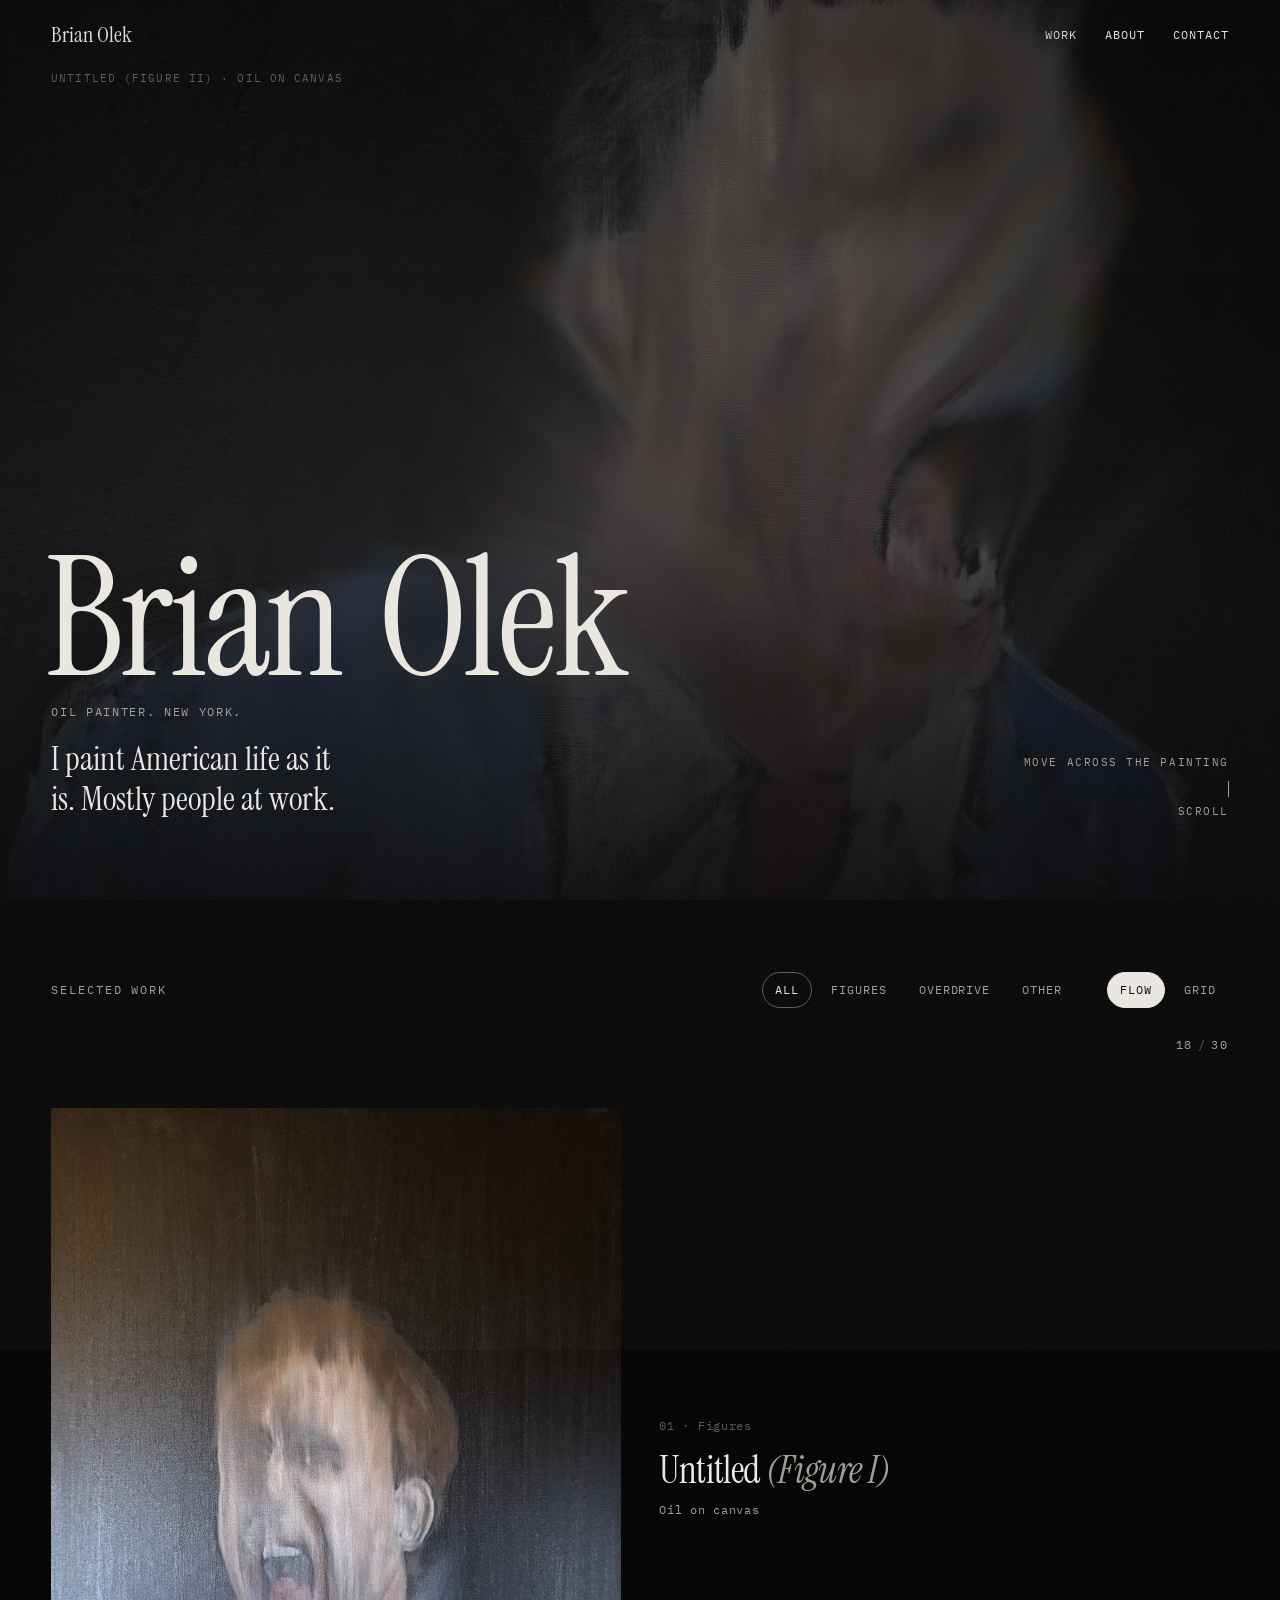
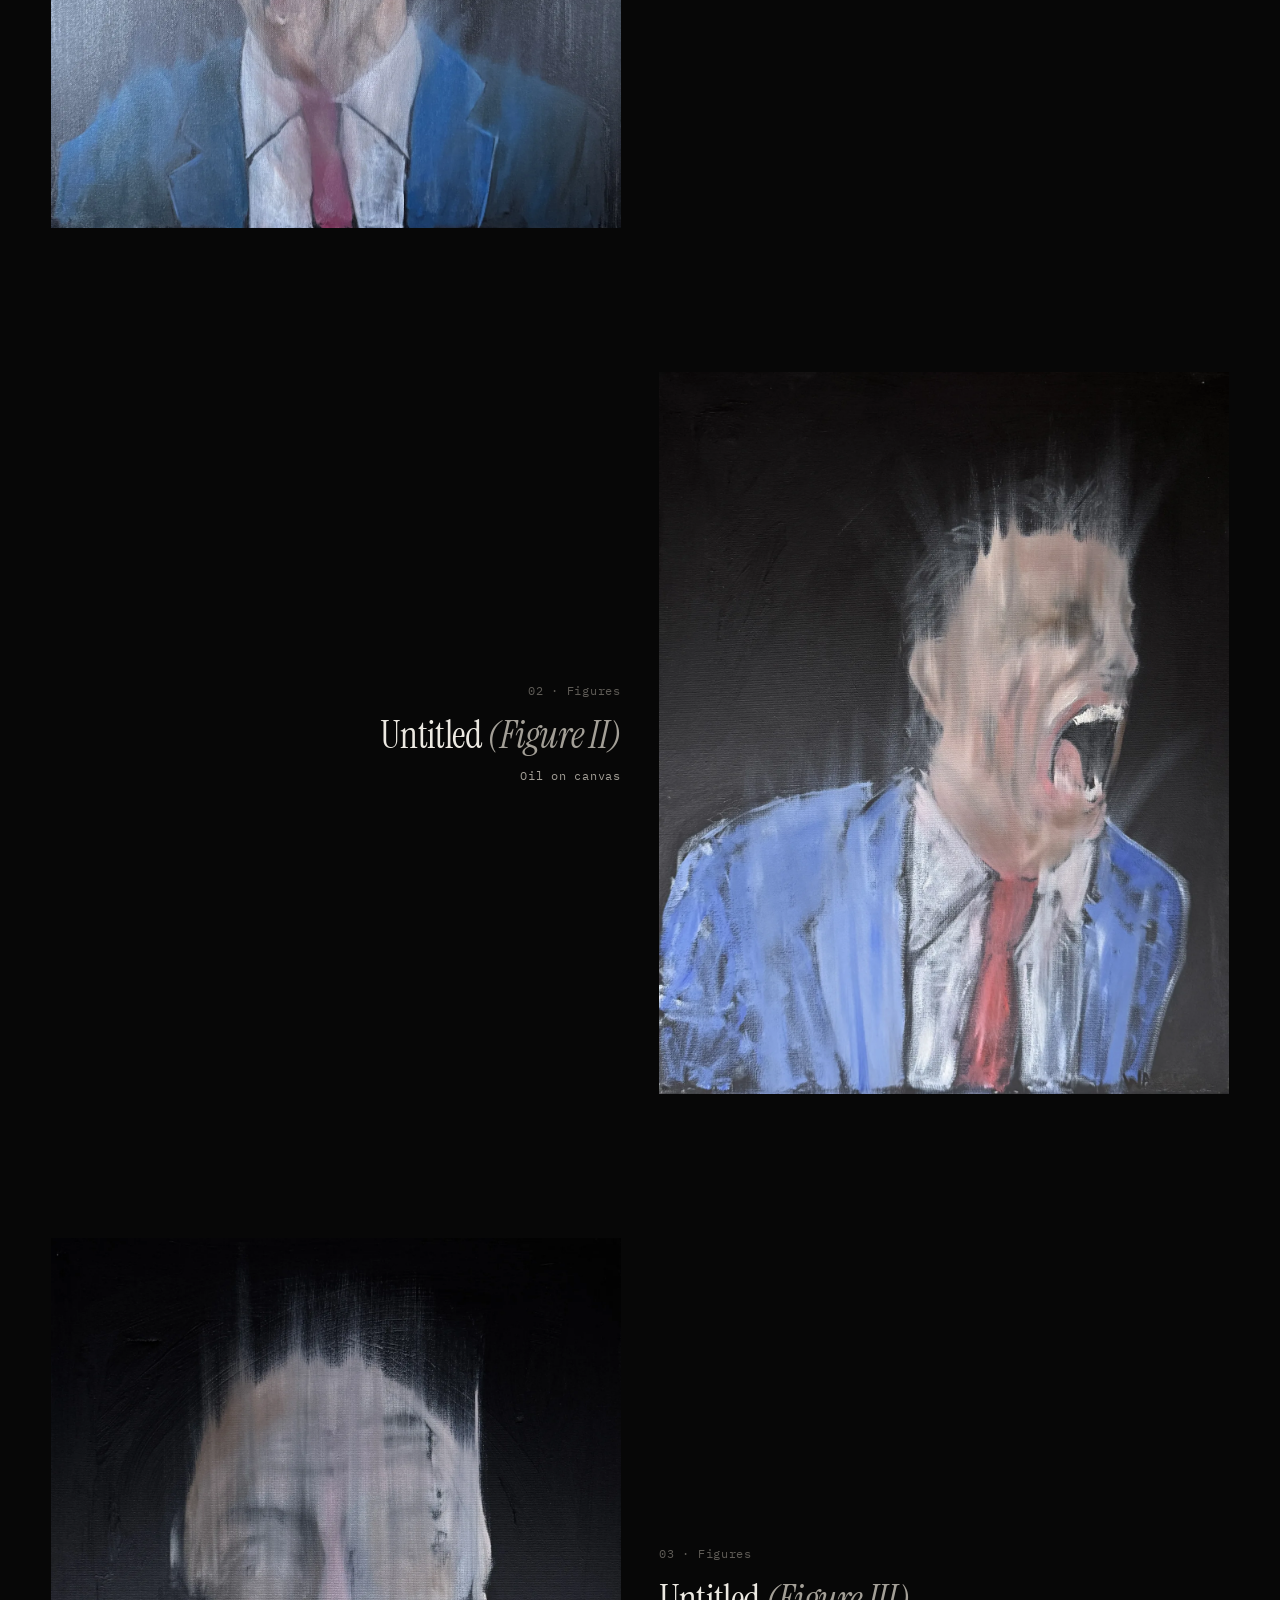
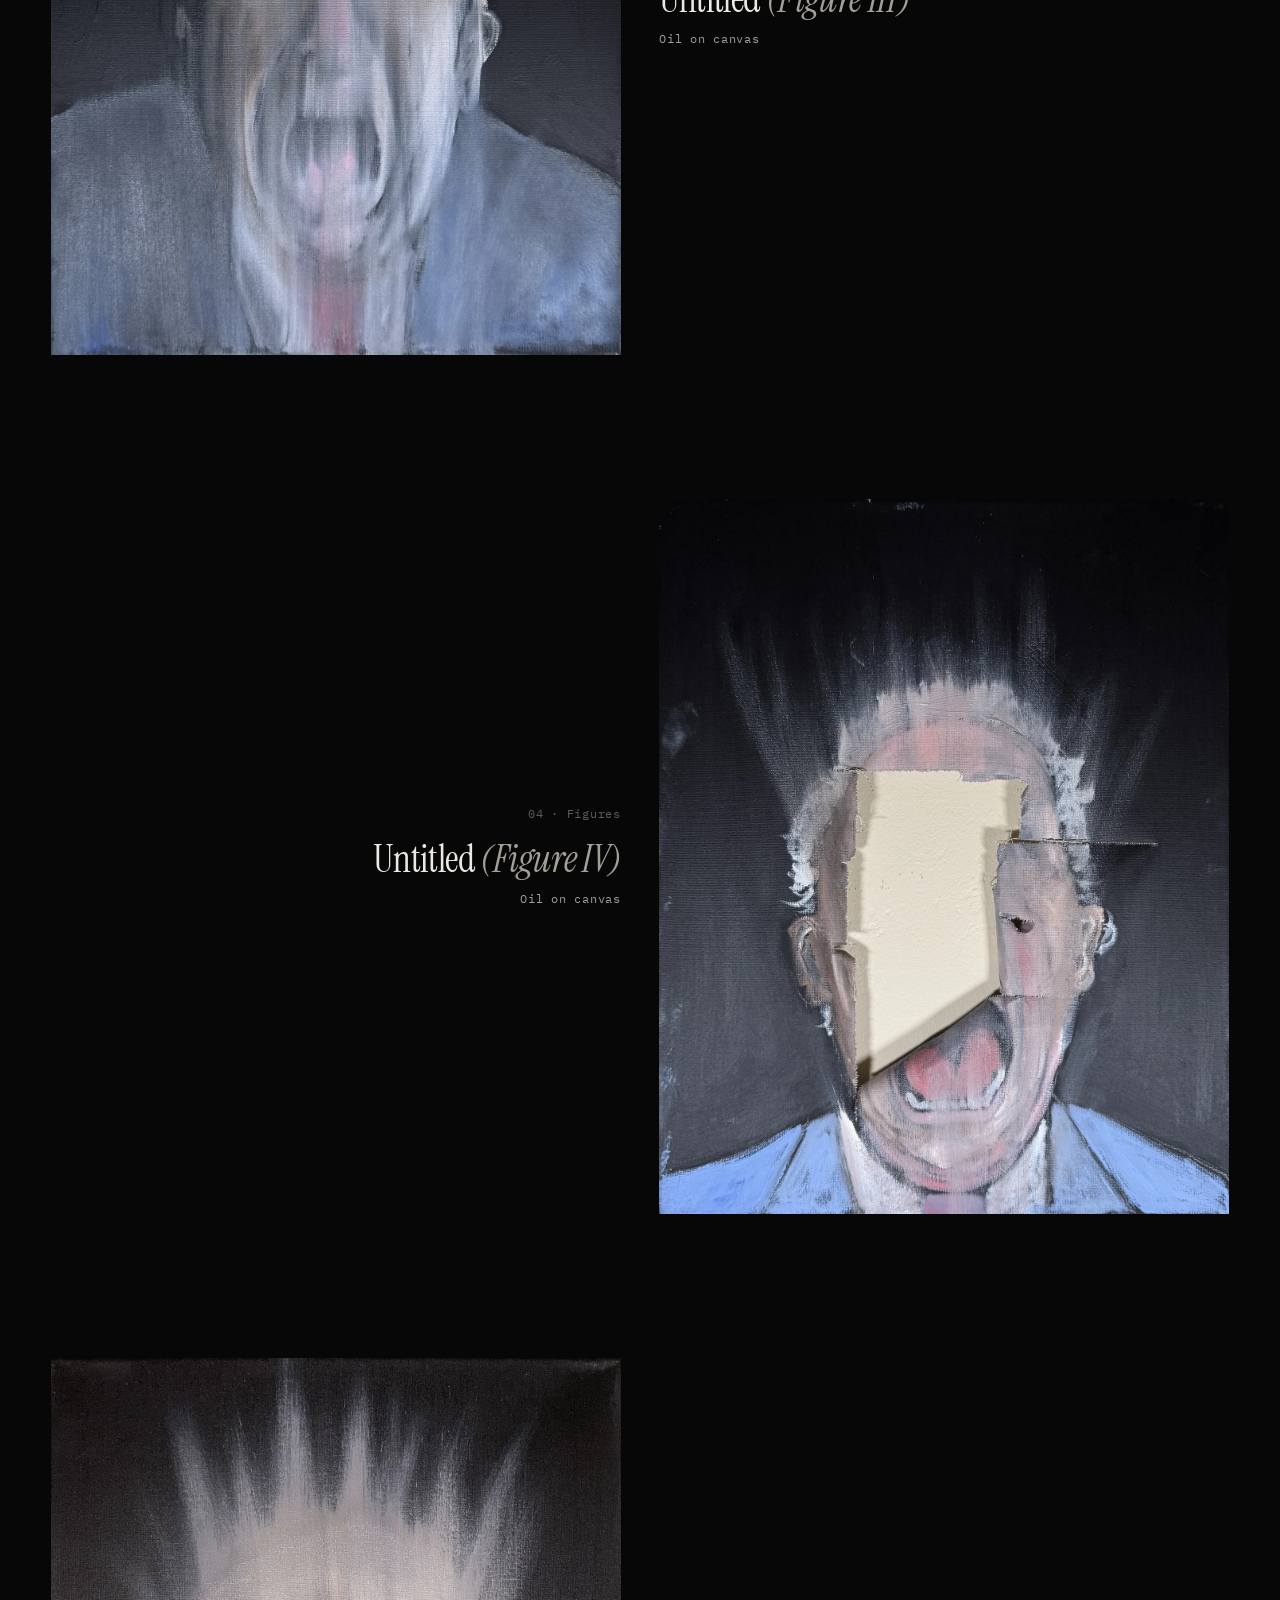
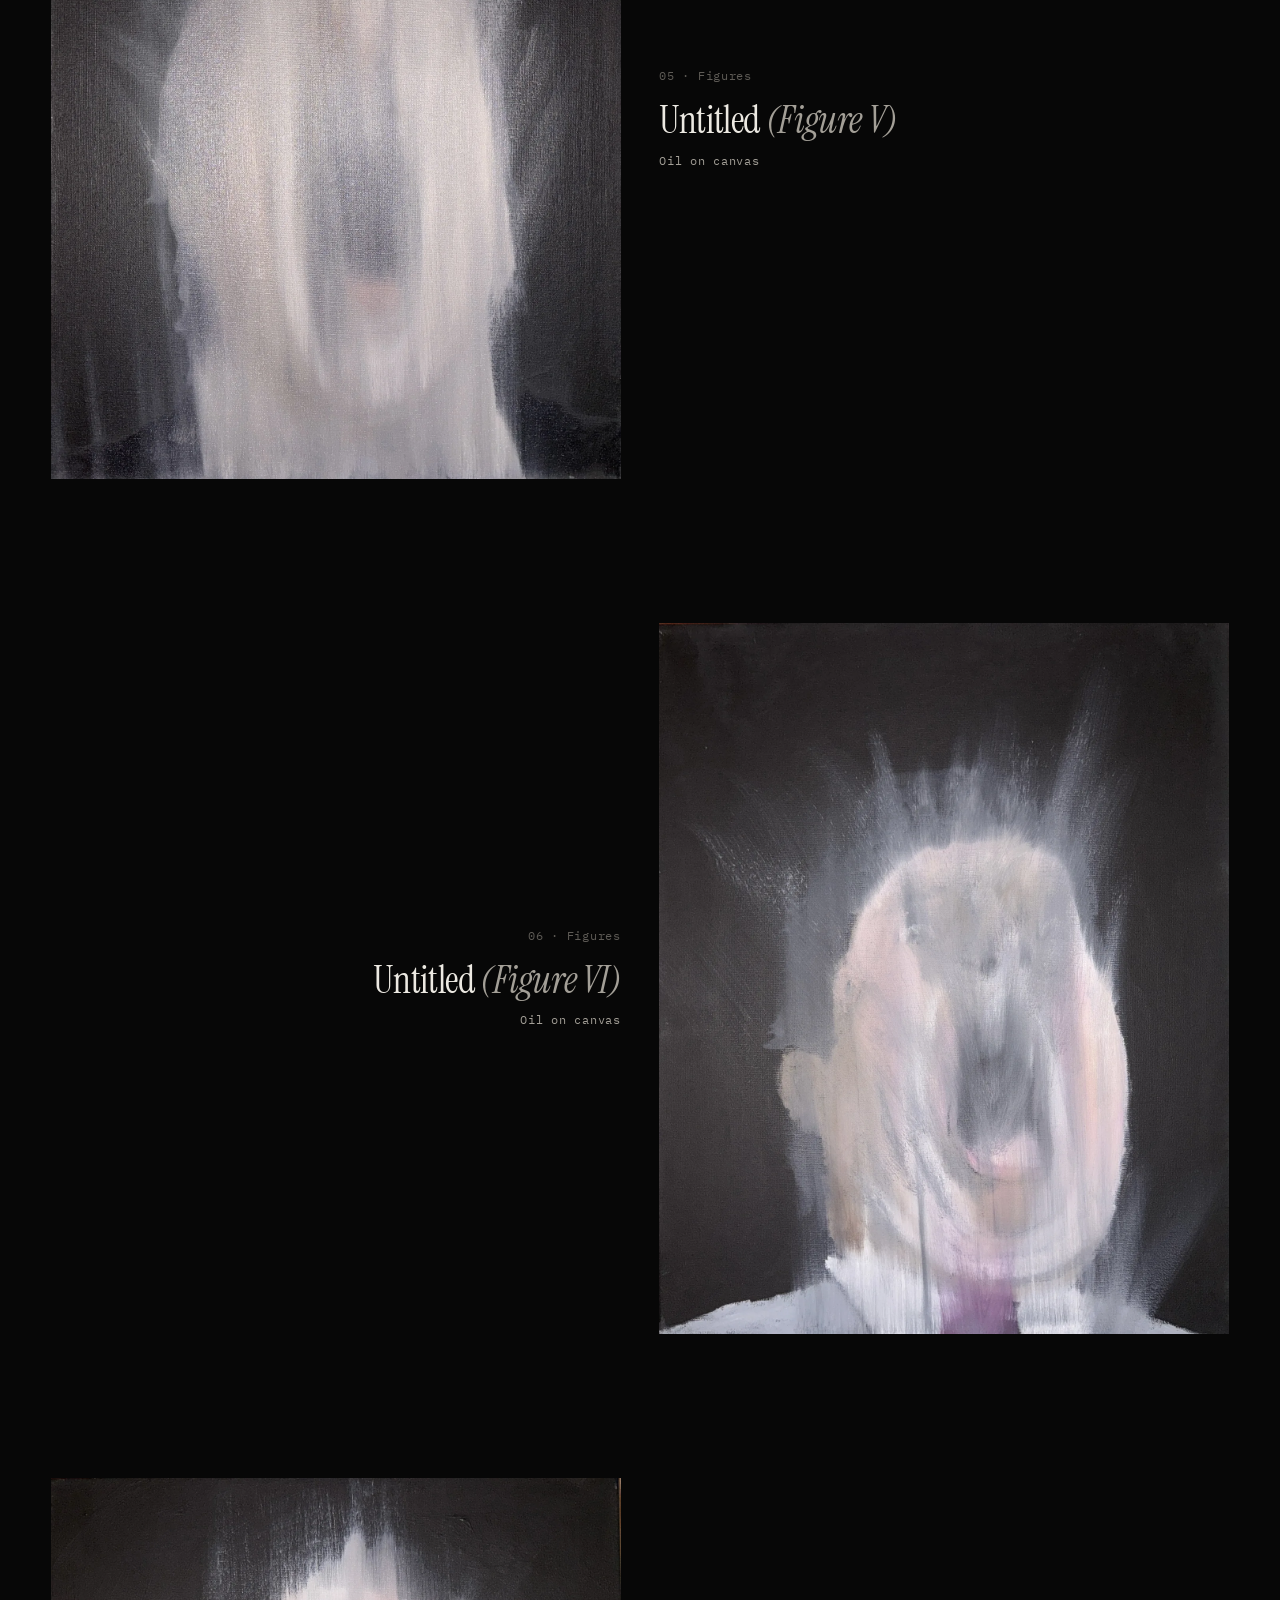
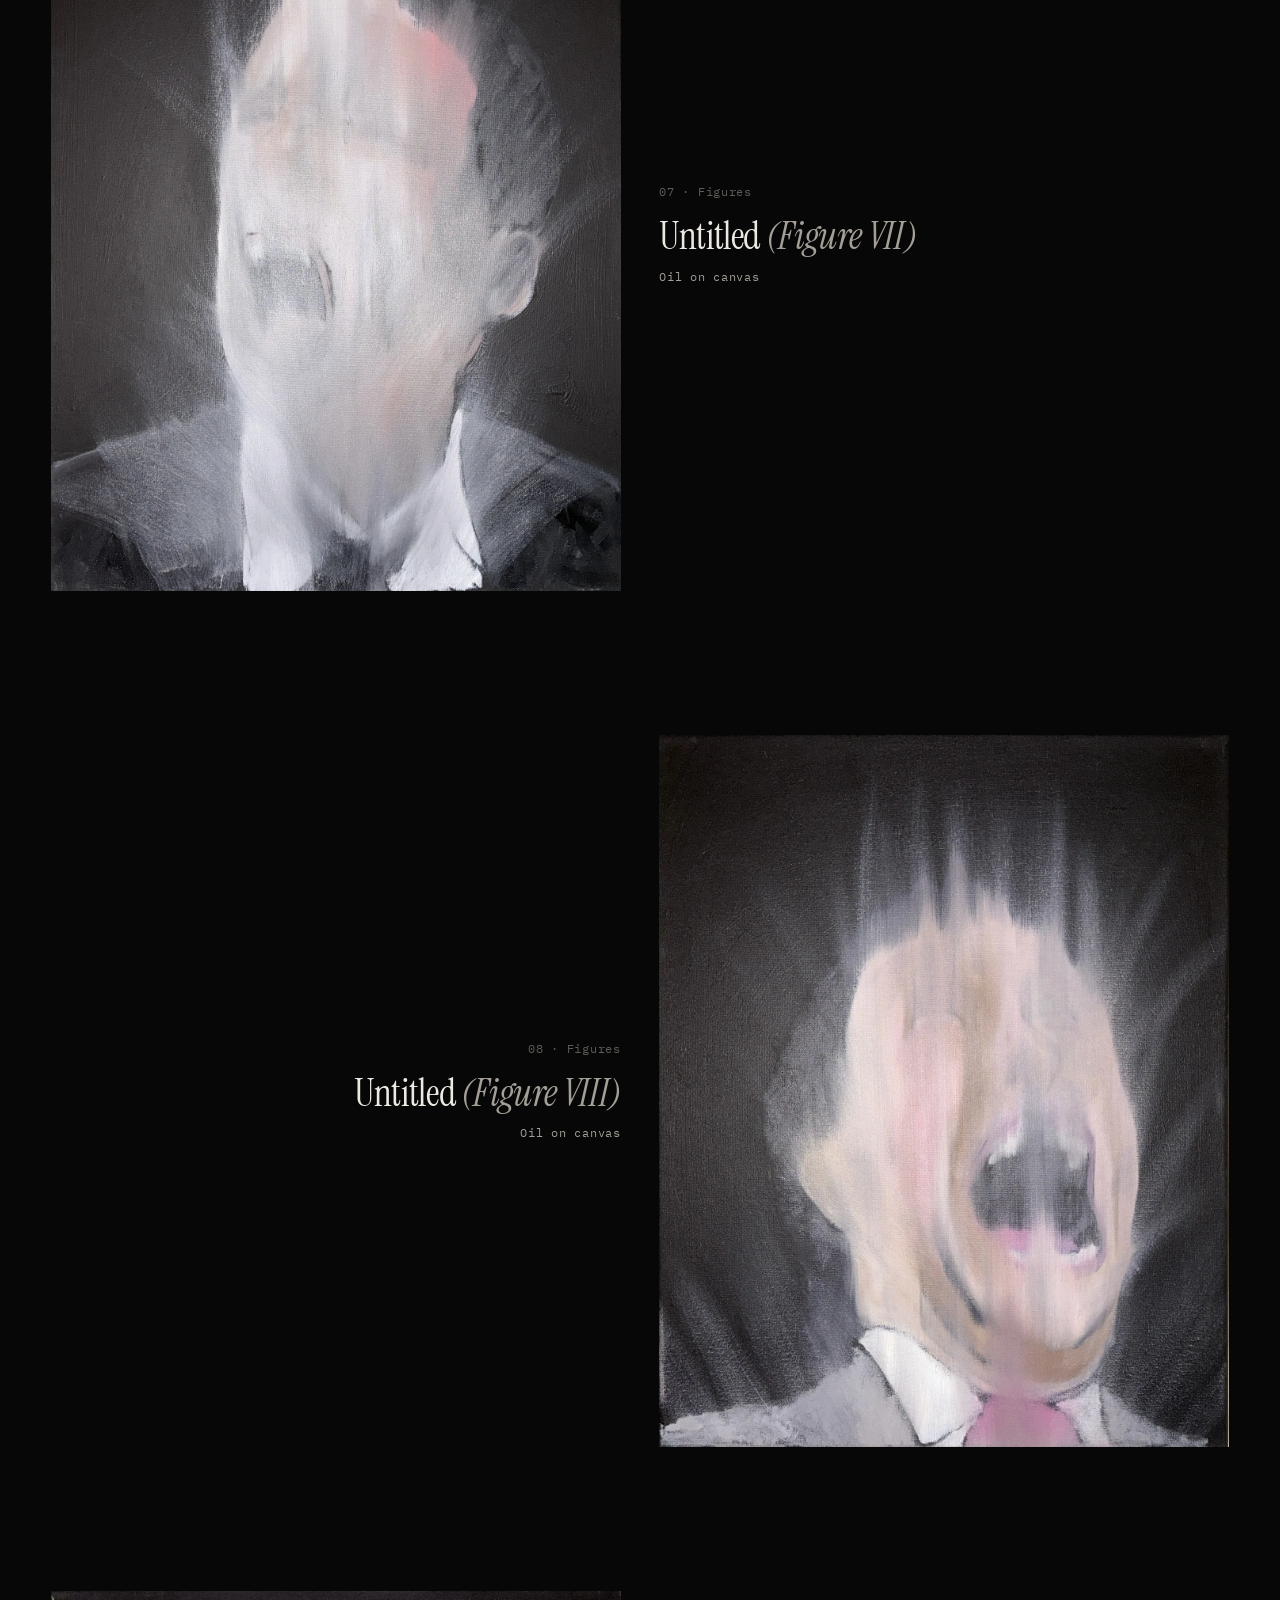
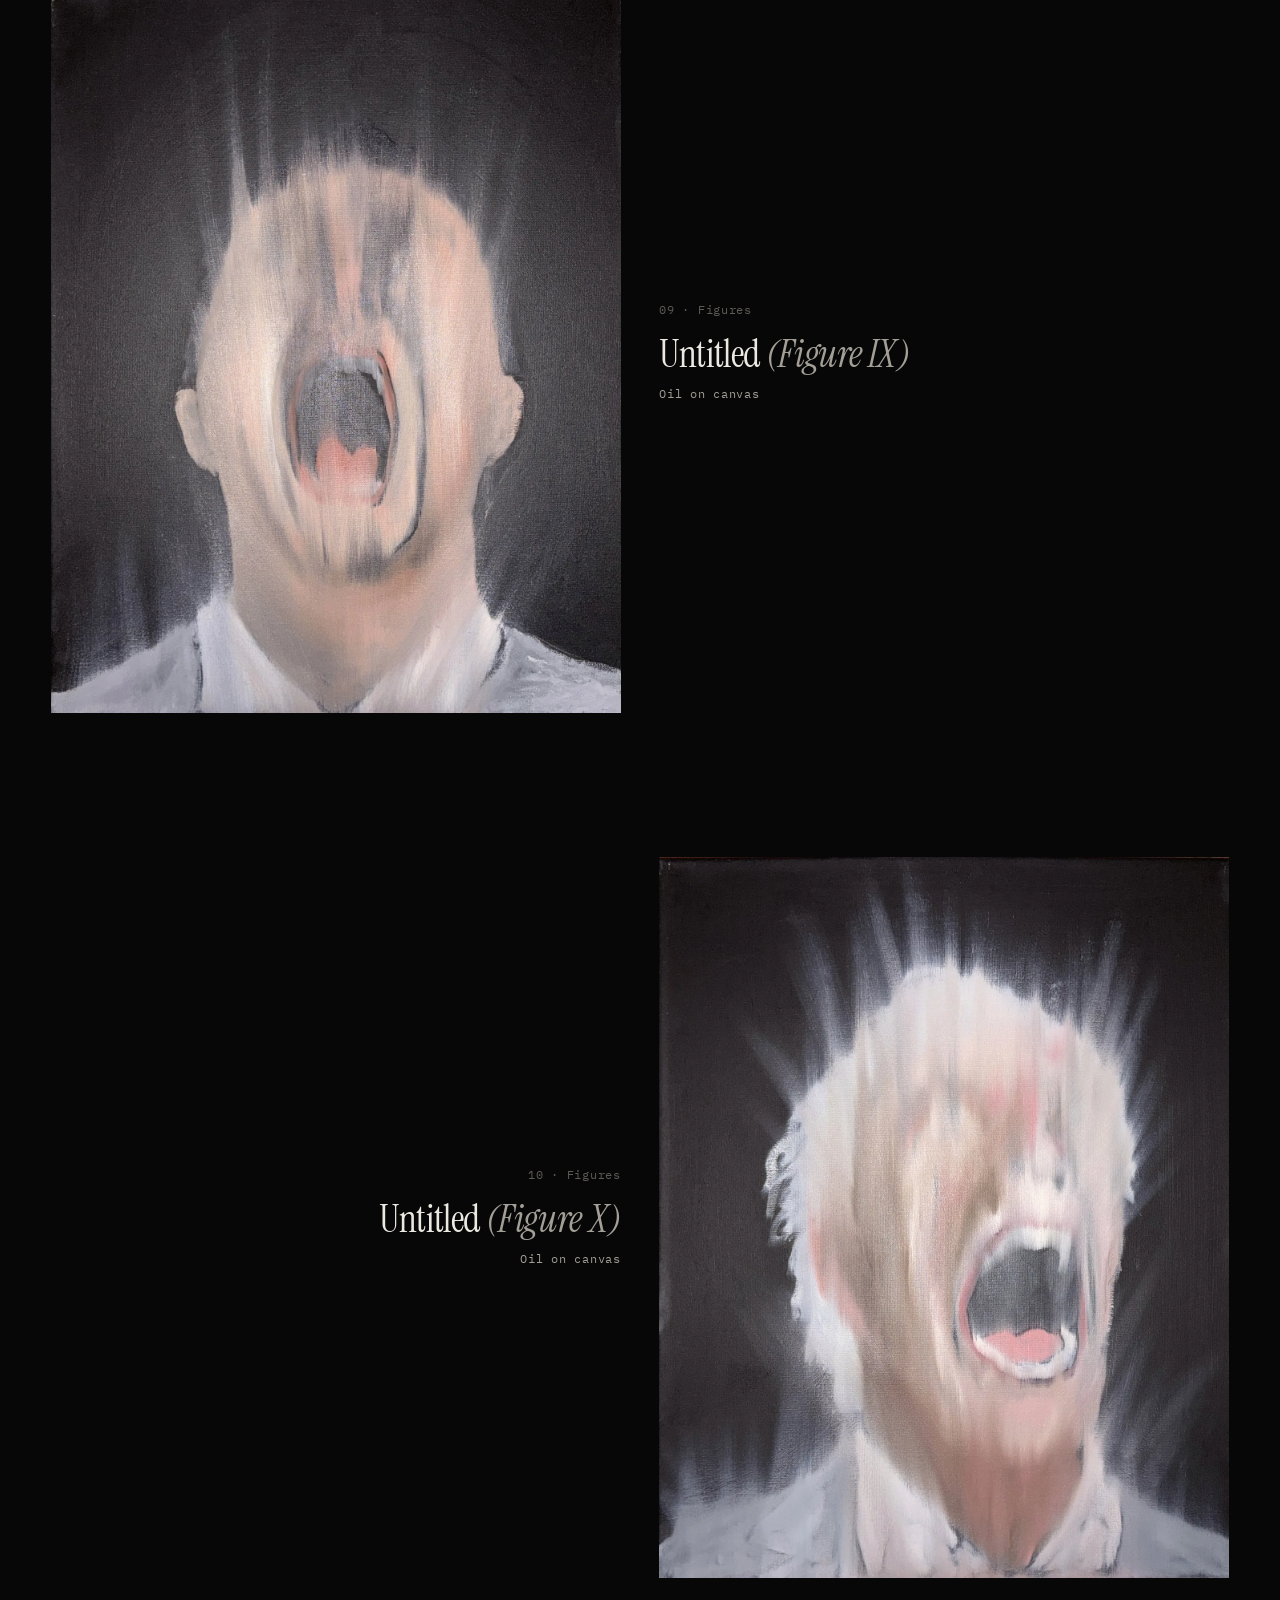
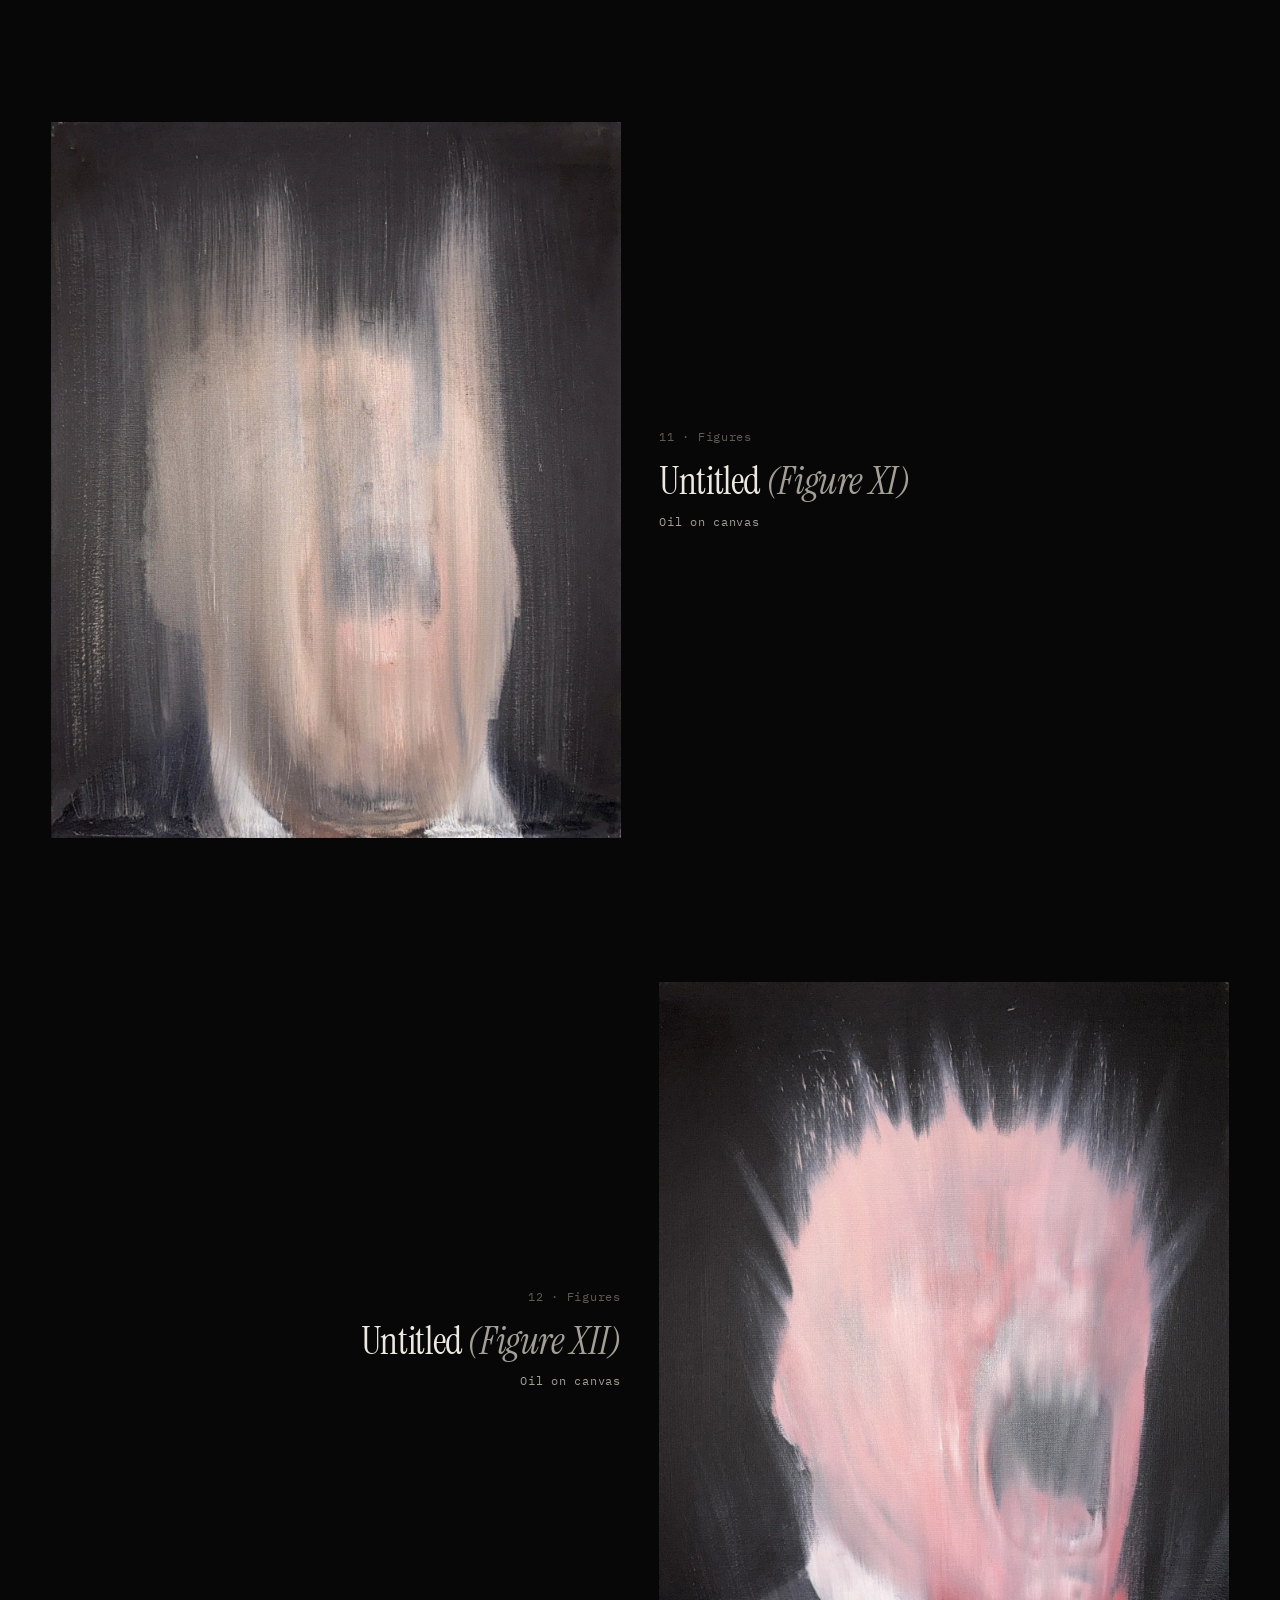
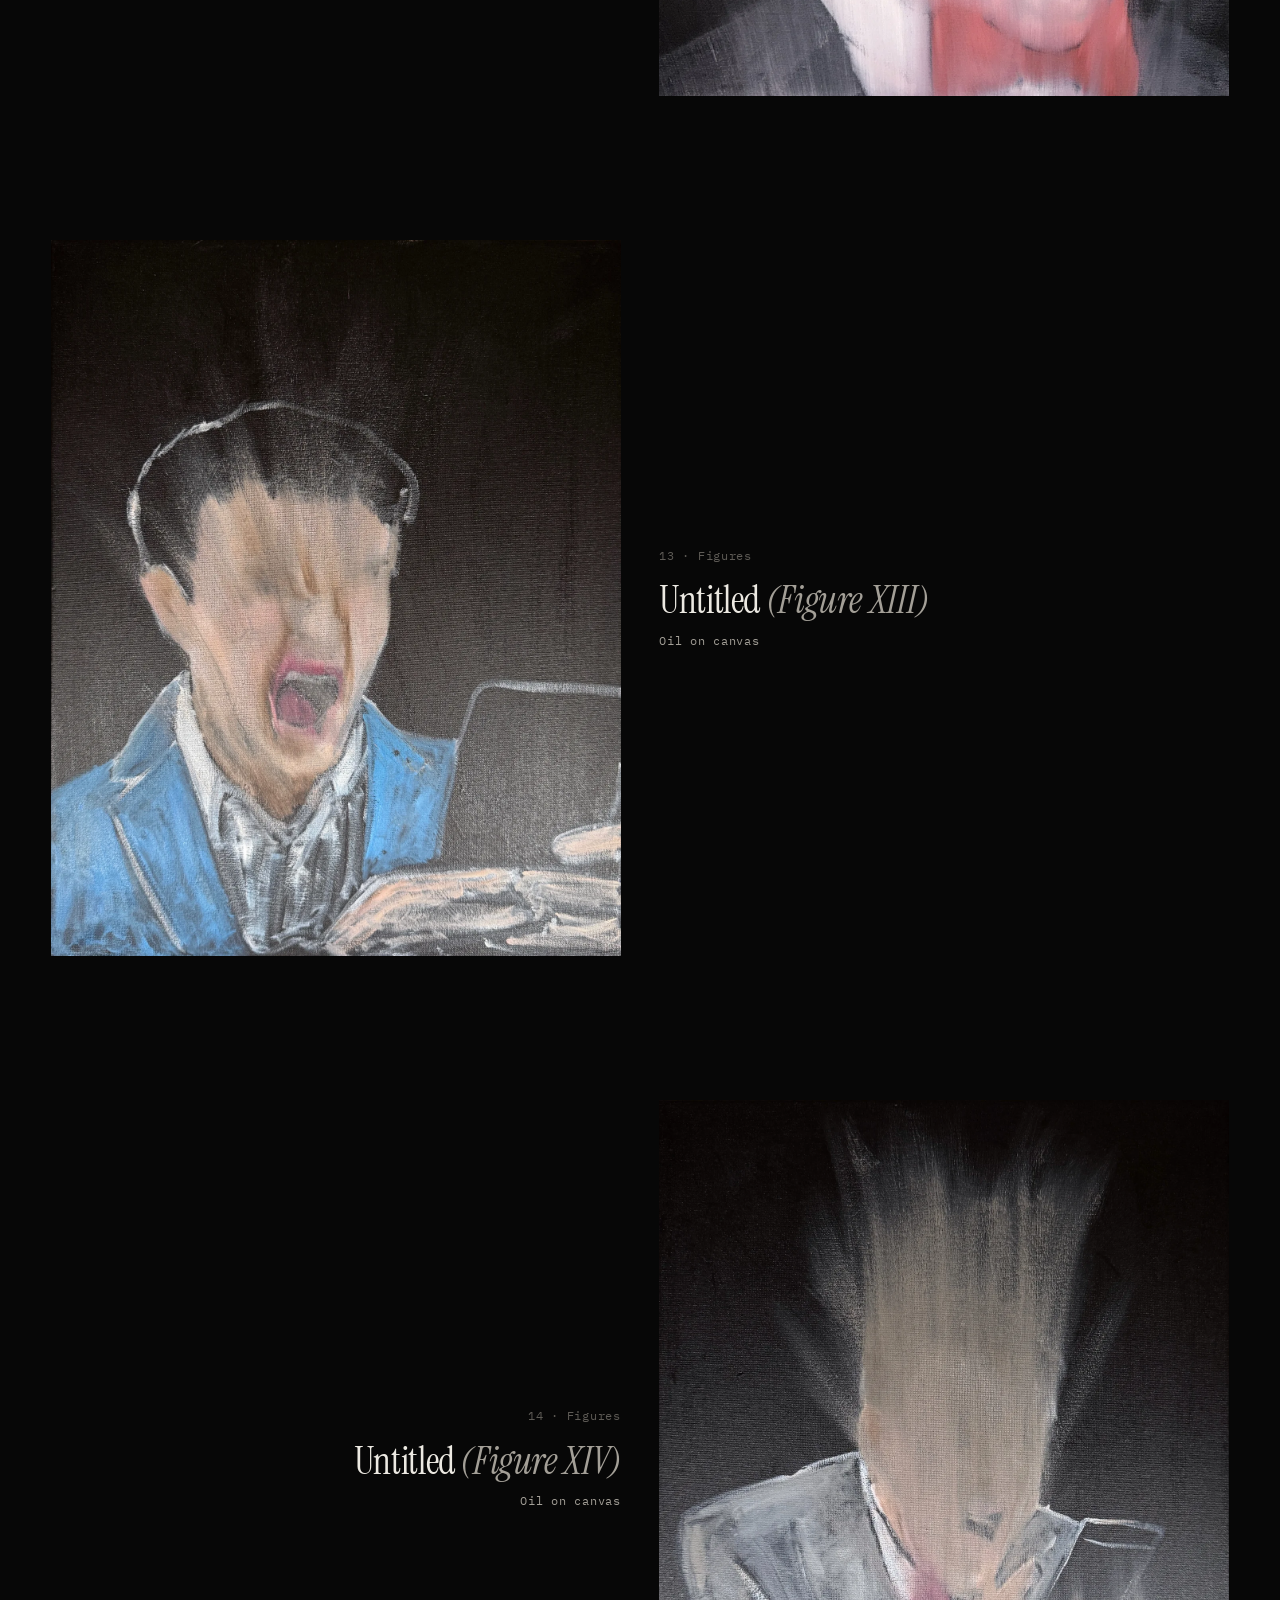
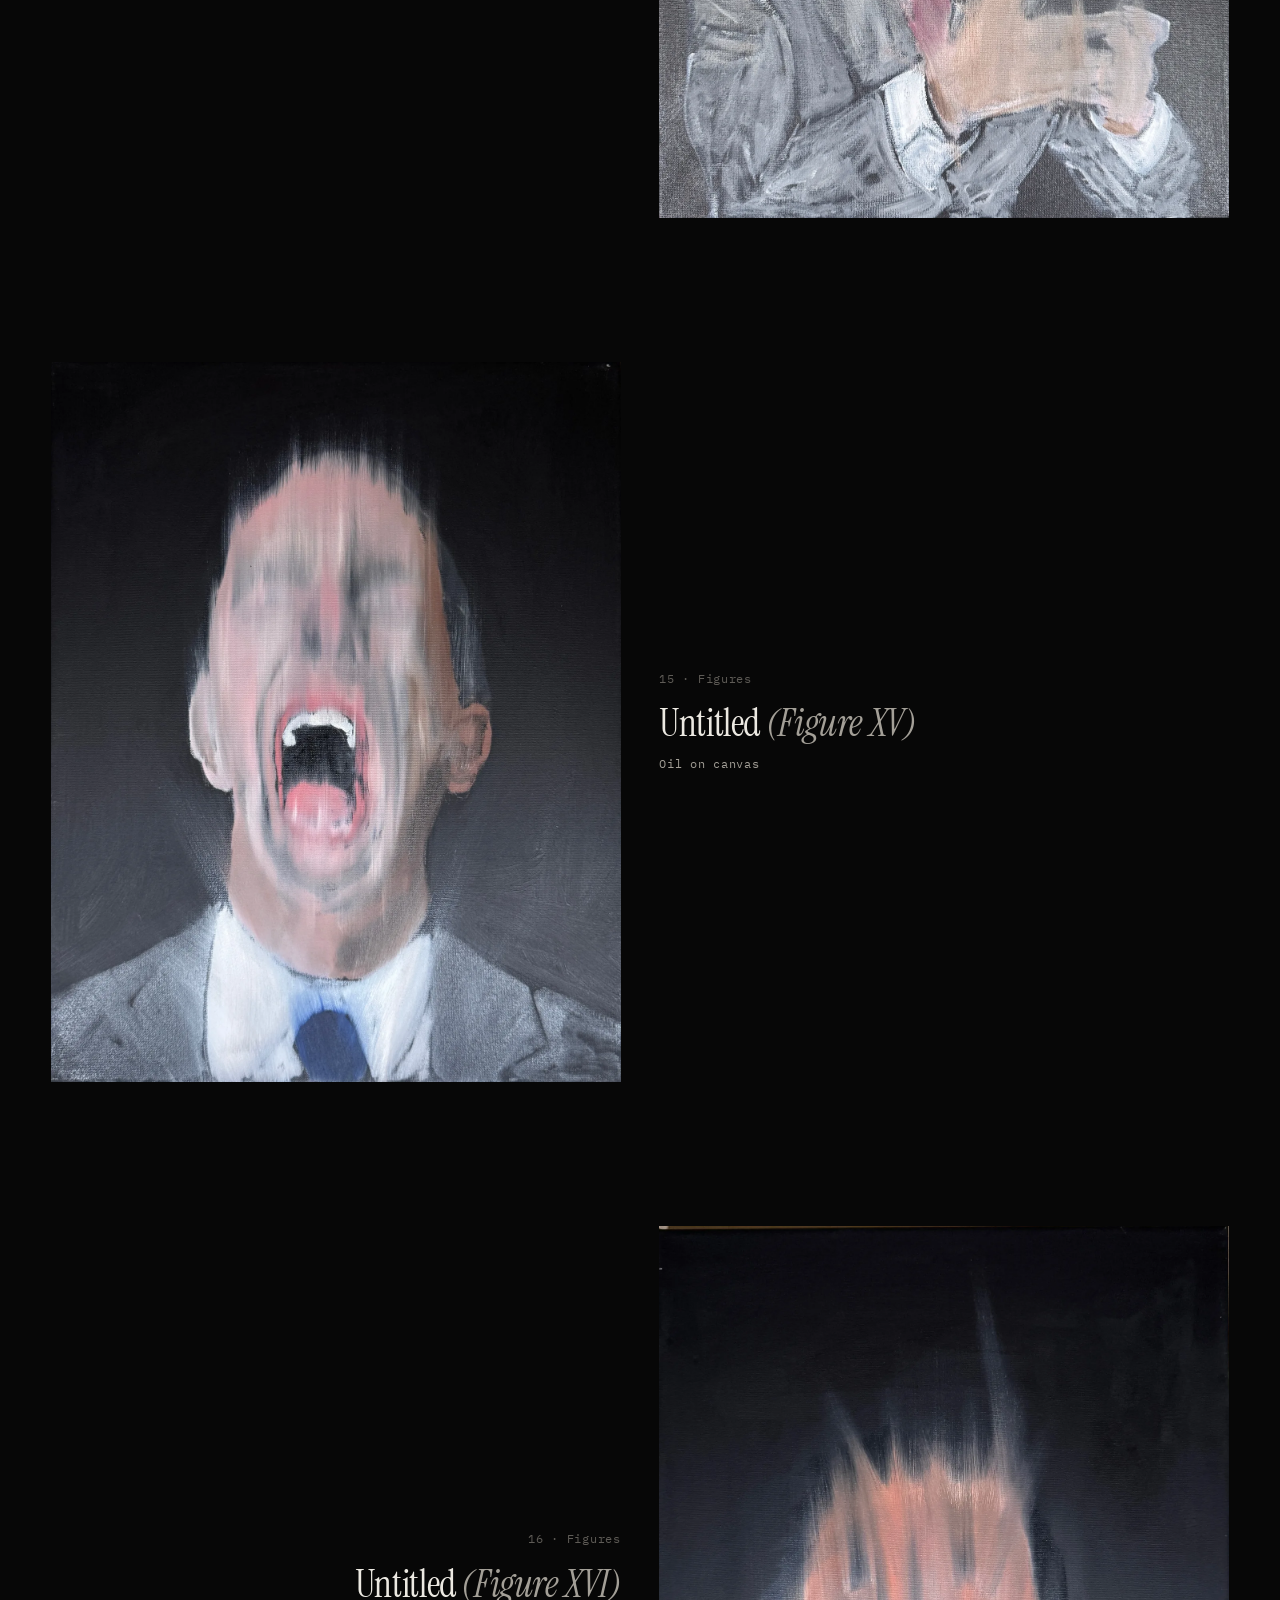
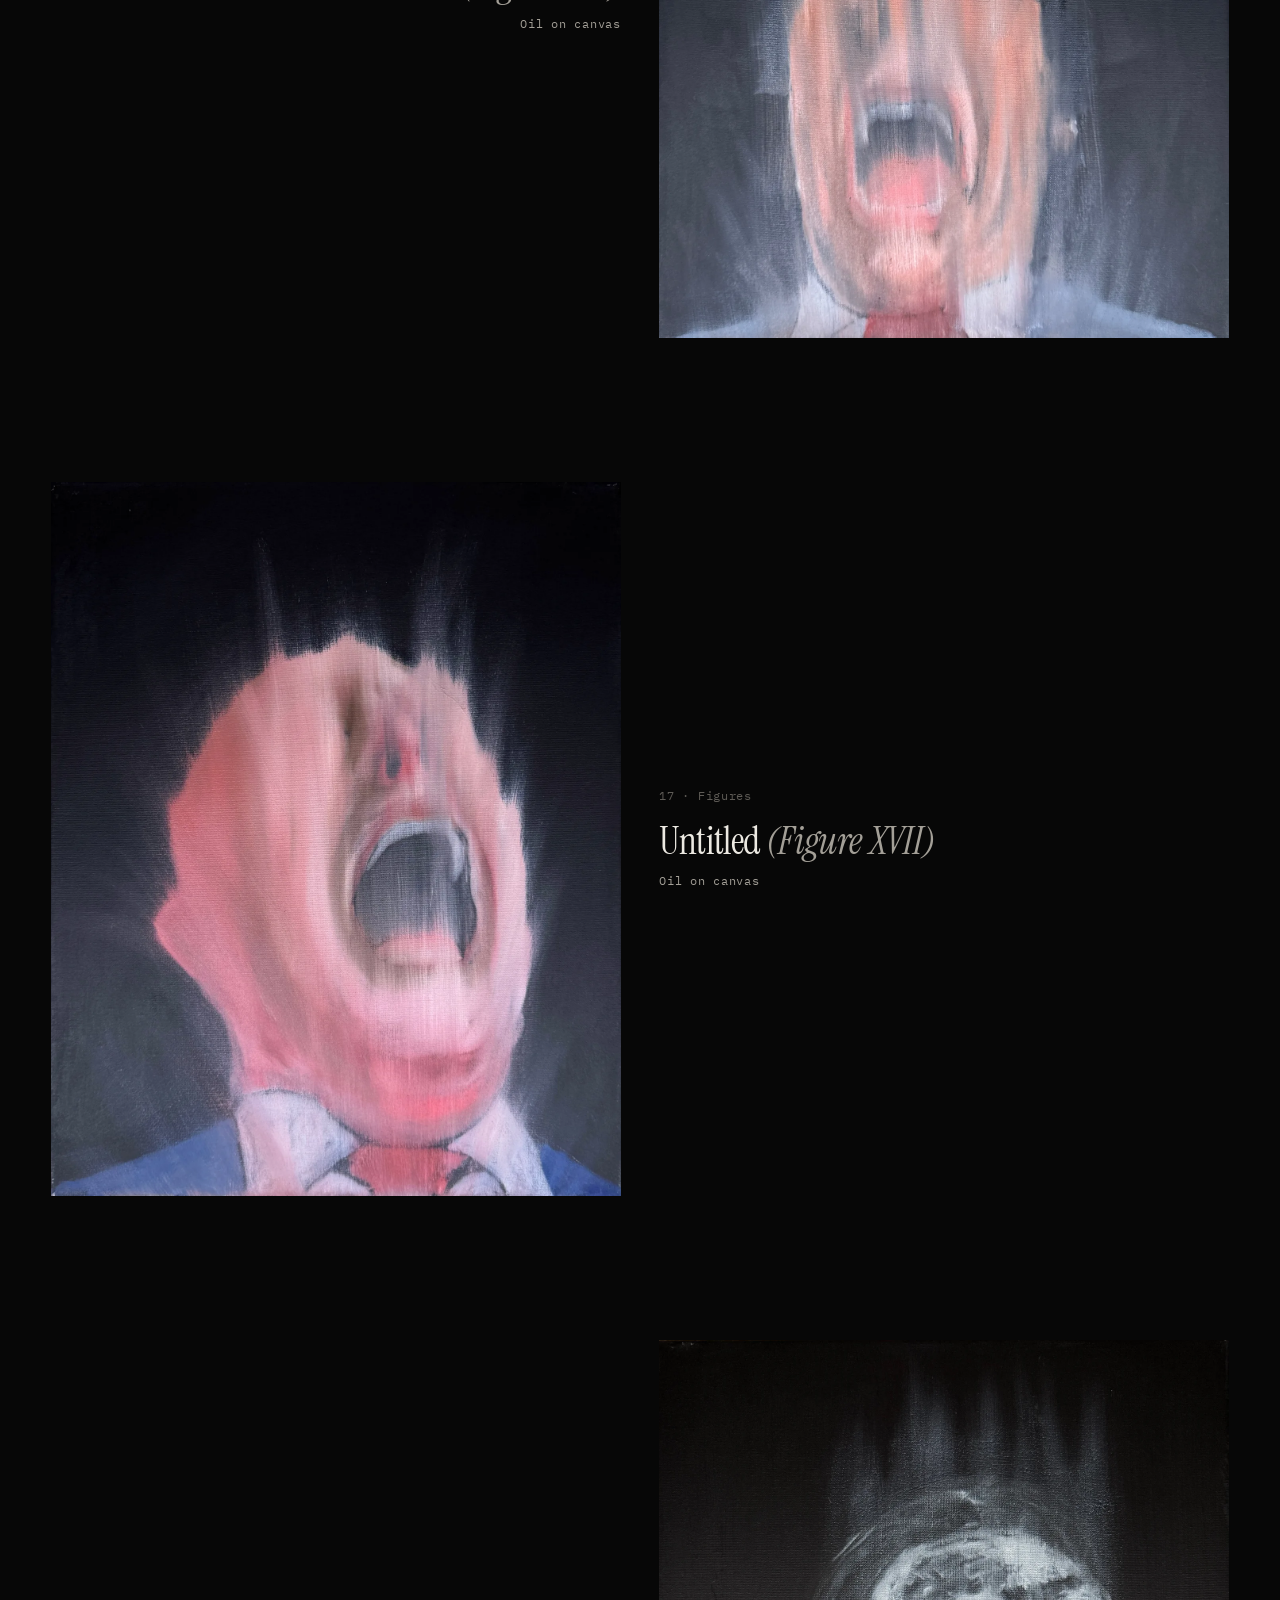
==== index.html @ 3aadd54a "Brian Olek artist site v1: WebGL smear hero, flow/grid gallery, viewer, about, contact Co-Authored-B" ====
<!doctype html>
<html lang="en">
<head>
<meta charset="utf-8">
<meta name="viewport" content="width=device-width, initial-scale=1">
<title>Brian Olek — Oil Painter, New York</title>
<meta name="description" content="Brian Olek paints American life as it is: people at work, men in suits, cars at speed. Oil on canvas, made in New York.">
<meta property="og:title" content="Brian Olek — Oil Painter">
<meta property="og:description" content="American life as it is. Oil on canvas, New York.">
<meta property="og:image" content="img/full/w02.webp">
<meta name="theme-color" content="#070707">
<link rel="preconnect" href="https://fonts.googleapis.com">
<link rel="preconnect" href="https://fonts.gstatic.com" crossorigin>
<link href="https://fonts.googleapis.com/css2?family=Instrument+Serif:ital@0;1&family=IBM+Plex+Mono:wght@400;500&display=swap" rel="stylesheet">
<link rel="stylesheet" href="css/style.css">
<link rel="icon" href="data:image/svg+xml,<svg xmlns='http://www.w3.org/2000/svg' viewBox='0 0 32 32'><rect width='32' height='32' fill='%23070707'/><circle cx='16' cy='16' r='7' fill='%23d1232b'/></svg>">
</head>
<body>

<svg class="defs" aria-hidden="true" width="0" height="0">
  <filter id="vblur" x="-20%" y="-40%" width="140%" height="180%">
    <feGaussianBlur stdDeviation="0 22"/>
  </filter>
</svg>

<div class="progress" aria-hidden="true"></div>
<div class="grain" aria-hidden="true"></div>
<div class="cursor" aria-hidden="true"></div>

<header class="top">
  <a class="wordmark" href="#top">Brian Olek</a>
  <nav class="nav" aria-label="Main">
    <a href="#work">Work</a>
    <a href="#about">About</a>
    <a href="#contact">Contact</a>
  </nav>
</header>

<main id="top">

  <section class="hero" aria-label="Introduction">
    <canvas class="smear" id="smear"></canvas>
    <div class="hero-copy">
      <h1 class="name" data-smear>Brian Olek</h1>
      <p class="tagline">Oil painter. New York.</p>
      <p class="lede">I paint American life as it is. Mostly people at work.</p>
    </div>
    <div class="hero-hint"><span>Move across the painting</span><span class="hero-scroll">Scroll</span></div>
    <p class="hero-caption" id="heroCaption"></p>
  </section>

  <section class="work" id="work">
    <div class="work-head">
      <h2 class="section-title">Selected work</h2>
      <div class="controls">
        <div class="filters" role="group" aria-label="Series">
          <button class="chip is-on" data-series="all">All</button>
          <button class="chip" data-series="figures">Figures</button>
          <button class="chip" data-series="overdrive">Overdrive</button>
          <button class="chip" data-series="other">Other</button>
        </div>
        <div class="views" role="group" aria-label="View">
          <button class="chip is-on" data-view="flow">Flow</button>
          <button class="chip" data-view="grid">Grid</button>
        </div>
      </div>
    </div>
    <div class="counter" aria-hidden="true"><span id="counterNow">01</span><span class="counter-sep">/</span><span id="counterAll">30</span></div>
    <div class="works flow" id="works"></div>
  </section>

  <section class="about" id="about">
    <div class="about-inner">
      <h2 class="section-title">About</h2>
      <div class="statement">
        <p class="big">I paint American life as it is.</p>
        <p>Mostly people at work: men in suits, the office, the commute, the middle of the day. The cars are the same subject at a different speed.</p>
        <p>The paintings are oil on canvas, made in New York. The figures come out of black because that is how they arrive: a face, a collar, a tie, and the rest still forming.</p>
        <p class="meta">Brian Olek lives and works in New York.</p>
      </div>
    </div>
  </section>

  <section class="contact" id="contact">
    <div class="contact-inner">
      <h2 class="section-title">Contact</h2>
      <p class="contact-line">For inquiries about the work, write to <a class="mail" href="mailto:briandolek@gmail.com">briandolek@gmail.com</a>.</p>
      <p class="contact-small">Studio visits by appointment are not offered; images of any painting are available on request.</p>
    </div>
  </section>

</main>

<footer class="foot">
  <span>© <span id="year"></span> Brian Olek</span>
  <span>All paintings oil on canvas</span>
  <a href="#top" class="foot-top">Top</a>
</footer>

<div class="viewer" id="viewer" role="dialog" aria-modal="true" aria-label="Painting" hidden>
  <button class="viewer-close" id="viewerClose" aria-label="Close">×</button>
  <button class="viewer-nav prev" id="viewerPrev" aria-label="Previous">←</button>
  <button class="viewer-nav next" id="viewerNext" aria-label="Next">→</button>
  <figure class="viewer-fig">
    <img class="viewer-img" id="viewerImg" alt="">
    <figcaption class="viewer-cap" id="viewerCap"></figcaption>
  </figure>
</div>

<script src="js/smear.js"></script>
<script src="js/main.js"></script>
</body>
</html>
---- css/style.css ----
/* Brian Olek — site styles. Dark ground, the paintings do the colour. */
:root {
  --bg: #070707;
  --bg-2: #0e0e0f;
  --ink: #ece9e2;
  --ink-2: #a39f97;
  --ink-3: #5e5b56;
  --red: #d1232b;
  --serif: "Instrument Serif", Georgia, "Times New Roman", serif;
  --mono: "IBM Plex Mono", ui-monospace, SFMono-Regular, Menlo, monospace;
  --sans: system-ui, -apple-system, "Helvetica Neue", Helvetica, Arial, sans-serif;
  --gutter: clamp(20px, 4vw, 64px);
  --ease: cubic-bezier(.2, .7, .1, 1);
}
* { box-sizing: border-box; }
html { scroll-behavior: smooth; background: var(--bg); color-scheme: dark; }
@media (prefers-reduced-motion: reduce) { html { scroll-behavior: auto; } }
body {
  margin: 0; background: var(--bg); color: var(--ink);
  font-family: var(--sans); font-size: 16px; line-height: 1.5;
  -webkit-font-smoothing: antialiased; overflow-x: hidden;
}
a { color: inherit; text-decoration: none; }
button { font: inherit; color: inherit; background: none; border: 0; padding: 0; cursor: pointer; }
img { display: block; max-width: 100%; height: auto; }
.defs { position: absolute; }

/* progress + grain + cursor */
.progress { position: fixed; top: 0; left: 0; height: 2px; width: 100%; background: var(--red); transform-origin: 0 0; transform: scaleX(0); z-index: 60; pointer-events: none; }
.grain {
  position: fixed; inset: -50%; width: 200%; height: 200%; pointer-events: none; z-index: 50; opacity: .07;
  background-image: url("data:image/svg+xml,%3Csvg xmlns='http://www.w3.org/2000/svg' width='240' height='240'%3E%3Cfilter id='n'%3E%3CfeTurbulence type='fractalNoise' baseFrequency='.9' numOctaves='2' stitchTiles='stitch'/%3E%3C/filter%3E%3Crect width='100%25' height='100%25' filter='url(%23n)'/%3E%3C/svg%3E");
  animation: grain 1.2s steps(6) infinite;
}
@keyframes grain {
  0% { transform: translate(0,0); } 20% { transform: translate(-3%,2%); } 40% { transform: translate(2%,-4%); }
  60% { transform: translate(-4%,-1%); } 80% { transform: translate(3%,3%); } 100% { transform: translate(-1%,4%); }
}
.cursor { display: none; }
@media (pointer: fine) {
  .cursor {
    display: block; position: fixed; left: 0; top: 0; width: 14px; height: 14px; margin: -7px 0 0 -7px;
    border: 1px solid var(--ink); border-radius: 50%; pointer-events: none; z-index: 70; mix-blend-mode: difference;
    transition: width .25s var(--ease), height .25s var(--ease), margin .25s var(--ease), background .25s, opacity .3s;
    opacity: 0;
  }
  body.has-cursor .cursor { opacity: 1; }
  body.cursor-hot .cursor { width: 44px; height: 44px; margin: -22px 0 0 -22px; background: rgba(255,255,255,.15); }
  body.cursor-hidden .cursor { opacity: 0; }
}
@media (prefers-reduced-motion: reduce) { .grain { animation: none; } }

/* header */
.top {
  position: fixed; top: 0; left: 0; right: 0; z-index: 40;
  display: flex; align-items: center; justify-content: space-between;
  padding: 18px var(--gutter); mix-blend-mode: difference;
  font-family: var(--mono); font-size: 12px; letter-spacing: .08em; text-transform: uppercase;
}
.wordmark { font-family: var(--serif); font-size: 22px; letter-spacing: 0; text-transform: none; }
.nav { display: flex; gap: 28px; }
.nav a { position: relative; padding: 4px 0; }
.nav a::after { content: ""; position: absolute; left: 0; right: 100%; bottom: 0; height: 1px; background: currentColor; transition: right .35s var(--ease); }
.nav a:hover::after, .nav a.is-here::after { right: 0; }

/* hero */
.hero { position: relative; height: 100svh; min-height: 560px; overflow: hidden; display: flex; align-items: flex-end; }
.smear { position: absolute; inset: 0; width: 100%; height: 100%; display: block; }
.hero::after { content: ""; position: absolute; inset: 0; background: linear-gradient(to top, rgba(7,7,7,.85) 0%, rgba(7,7,7,.2) 40%, rgba(7,7,7,0) 70%); pointer-events: none; }
.hero-copy { position: relative; z-index: 2; padding: 0 var(--gutter) clamp(48px, 9vh, 120px); max-width: 1100px; pointer-events: none; }
.name {
  font-family: var(--serif); font-weight: 400; margin: 0 0 8px -0.04em;
  font-size: clamp(64px, 13vw, 200px); line-height: .92; letter-spacing: -.02em;
}
.name span { display: inline-block; will-change: transform, filter; transition: transform .6s var(--ease), filter .6s var(--ease), opacity .6s; }
.name .sp { width: .22em; }
.tagline { font-family: var(--mono); font-size: 12px; letter-spacing: .14em; text-transform: uppercase; color: var(--ink-2); margin: 0 0 18px; }
.lede { font-family: var(--serif); font-size: clamp(22px, 2.6vw, 34px); line-height: 1.2; margin: 0; max-width: 20ch; color: var(--ink); }
.hero-hint { position: absolute; right: var(--gutter); bottom: clamp(48px, 9vh, 120px); z-index: 2; display: flex; flex-direction: column; align-items: flex-end; gap: 10px; font-family: var(--mono); font-size: 11px; letter-spacing: .14em; text-transform: uppercase; color: var(--ink-2); }
.hero-scroll { padding-top: 22px; position: relative; }
.hero-scroll::before { content: ""; position: absolute; top: 0; right: 0; width: 1px; height: 16px; background: var(--ink-2); animation: drop 1.8s var(--ease) infinite; }
@keyframes drop { 0% { transform: scaleY(0); transform-origin: top; } 50% { transform: scaleY(1); transform-origin: top; } 51% { transform-origin: bottom; } 100% { transform: scaleY(0); transform-origin: bottom; } }
.hero-caption { position: absolute; left: var(--gutter); top: 70px; z-index: 2; margin: 0; font-family: var(--mono); font-size: 11px; letter-spacing: .1em; text-transform: uppercase; color: var(--ink-3); }
@media (max-width: 720px) { .hero-hint { display: none; } .hero-caption { top: 64px; } }
@media (hover: none) { .hero-hint span:first-child { display: none; } }

/* sections */
.section-title { font-family: var(--mono); font-weight: 400; font-size: 12px; letter-spacing: .16em; text-transform: uppercase; color: var(--ink-2); margin: 0; }
.work { position: relative; padding: clamp(48px, 8vh, 96px) 0 0; background: var(--bg); }
.work-head { display: flex; align-items: baseline; justify-content: space-between; gap: 24px; padding: 0 var(--gutter) 28px; flex-wrap: wrap; }
.controls { display: flex; gap: 32px; flex-wrap: wrap; }
.filters, .views { display: flex; gap: 6px; }
.chip { font-family: var(--mono); font-size: 12px; letter-spacing: .08em; text-transform: uppercase; padding: 8px 12px; color: var(--ink-2); border: 1px solid transparent; border-radius: 999px; transition: color .25s, border-color .25s, background .25s; }
.chip:hover { color: var(--ink); }
.chip.is-on { color: var(--ink); border-color: var(--ink-3); }
.views .chip.is-on { background: var(--ink); color: var(--bg); border-color: var(--ink); }
.counter { position: sticky; top: 50%; height: 0; z-index: 5; padding: 0 var(--gutter); font-family: var(--mono); font-size: 12px; letter-spacing: .14em; color: var(--ink-2); pointer-events: none; display: flex; justify-content: flex-end; transition: opacity .3s; }
.counter-sep { padding: 0 .4em; color: var(--ink-3); }
.works.grid ~ .counter, .work.is-grid .counter { opacity: 0; }

/* flow view */
.works { padding-bottom: 12vh; }
.works.flow .piece {
  display: grid; grid-template-columns: 1fr 1fr; align-items: center; gap: clamp(20px, 3vw, 56px);
  padding: 8vh var(--gutter); min-height: 90svh;
}
.works.flow .piece:nth-child(even) .piece-fig { grid-column: 2; grid-row: 1; }
.works.flow .piece:nth-child(even) .piece-cap { grid-column: 1; grid-row: 1; text-align: right; }
.works.flow .piece.is-wide { grid-template-columns: 1fr; }
.works.flow .piece.is-wide .piece-fig, .works.flow .piece.is-wide .piece-cap { grid-column: 1; grid-row: auto; text-align: left; }
.piece-fig { margin: 0; position: relative; justify-self: center; width: 100%; }
.piece-fig button { display: block; width: 100%; position: relative; }
.piece-fig .ratio { position: relative; width: 100%; aspect-ratio: var(--ar, 4 / 5); background: var(--bg-2); overflow: hidden; }
.piece-fig img { position: absolute; inset: 0; width: 100%; height: 100%; object-fit: contain; }
.piece-fig .sharp { opacity: 0; transform: translateY(24px) scale(1.01); transition: opacity 1.1s var(--ease), transform 1.3s var(--ease); }
.piece-fig .blurred { opacity: 1; filter: url(#vblur); transform: translateY(-10px) scaleY(1.06); transition: opacity 1.1s var(--ease), transform 1.3s var(--ease); }
.piece.in .sharp { opacity: 1; transform: none; }
.piece.in .blurred { opacity: 0; transform: translateY(-40px) scaleY(1.12); }
.works.flow .piece-fig { max-height: 82svh; }
.works.flow .piece-fig .ratio { max-height: 82svh; margin: 0 auto; }
.piece-cap { font-family: var(--mono); font-size: 12px; letter-spacing: .06em; color: var(--ink-2); line-height: 1.7; opacity: 0; transform: translateY(12px); transition: opacity .9s var(--ease) .25s, transform .9s var(--ease) .25s; }
.piece.in .piece-cap { opacity: 1; transform: none; }
.piece-cap .t { font-family: var(--serif); font-size: clamp(26px, 3vw, 44px); letter-spacing: -.01em; color: var(--ink); line-height: 1.05; display: block; margin-bottom: 10px; }
.piece-cap .t em { font-style: italic; color: var(--ink-2); }
.piece-cap .n { color: var(--ink-3); display: block; margin-top: 8px; }
.piece-cap .idx { color: var(--ink-3); display: block; margin-bottom: 14px; }
@media (max-width: 820px) {
  .works.flow .piece { grid-template-columns: 1fr; min-height: 0; padding: 10vh var(--gutter); }
  .works.flow .piece:nth-child(even) .piece-fig, .works.flow .piece:nth-child(even) .piece-cap { grid-column: 1; grid-row: auto; text-align: left; }
  .works.flow .piece-fig .ratio { max-height: 70svh; }
  .counter { display: none; }
}

/* grid view */
.works.grid { display: grid; grid-template-columns: repeat(auto-fill, minmax(min(280px, 100%), 1fr)); gap: 3px; padding: 0 var(--gutter) 12vh; }
.works.grid .piece { aspect-ratio: 4/5; background: var(--bg-2); position: relative; overflow: hidden; }
.works.grid .piece-fig, .works.grid .piece-fig button, .works.grid .ratio { position: absolute; inset: 0; width: 100%; height: 100%; aspect-ratio: auto; max-width: none !important; }
.works.grid .piece-fig img { object-fit: cover; transition: transform .8s var(--ease), opacity .8s; }
.works.grid .blurred { display: none; }
.works.grid .sharp { opacity: 1; transform: none; }
.works.grid .piece:hover img { transform: scale(1.04); }
.works.grid .piece-cap { position: absolute; left: 0; right: 0; bottom: 0; padding: 14px; opacity: 0; transform: translateY(6px); background: linear-gradient(to top, rgba(7,7,7,.9), rgba(7,7,7,0)); transition: opacity .35s, transform .35s var(--ease); pointer-events: none; }
.works.grid .piece:hover .piece-cap, .works.grid .piece:focus-within .piece-cap { opacity: 1; transform: none; }
.works.grid .piece-cap .t { font-size: 20px; margin-bottom: 2px; }
.works.grid .piece-cap .idx, .works.grid .piece-cap .n { display: none; }
.works .piece.is-hidden { display: none !important; }

/* about + contact */
.about { padding: clamp(80px, 14vh, 160px) var(--gutter); background: var(--bg-2); }
.about-inner, .contact-inner { max-width: 880px; margin: 0 auto; }
.statement { margin-top: 32px; }
.statement .big { font-family: var(--serif); font-size: clamp(34px, 5vw, 72px); line-height: 1.02; letter-spacing: -.015em; margin: 0 0 32px; }
.statement p { font-size: clamp(17px, 1.5vw, 21px); line-height: 1.55; color: var(--ink); max-width: 60ch; margin: 0 0 20px; }
.statement .meta { font-family: var(--mono); font-size: 12px; letter-spacing: .1em; text-transform: uppercase; color: var(--ink-2); margin-top: 40px; }
.contact { padding: clamp(80px, 14vh, 160px) var(--gutter); }
.contact-line { font-family: var(--serif); font-size: clamp(26px, 3.4vw, 48px); line-height: 1.15; margin: 28px 0 18px; }
.mail { position: relative; white-space: nowrap; }
.mail::after { content: ""; position: absolute; left: 0; right: 0; bottom: .02em; height: 2px; background: var(--red); transform: scaleX(1); transform-origin: left; transition: transform .4s var(--ease); }
.mail:hover::after { transform: scaleX(0); transform-origin: right; }
.contact-small { color: var(--ink-2); max-width: 56ch; }

.foot { display: flex; justify-content: space-between; gap: 20px; flex-wrap: wrap; padding: 28px var(--gutter) 40px; font-family: var(--mono); font-size: 11px; letter-spacing: .1em; text-transform: uppercase; color: var(--ink-3); border-top: 1px solid #161616; }
.foot-top:hover { color: var(--ink); }

/* viewer */
.viewer { position: fixed; inset: 0; z-index: 80; background: rgba(7,7,7,.96); display: flex; align-items: center; justify-content: center; opacity: 0; transition: opacity .35s; }
.viewer.is-open { opacity: 1; }
.viewer[hidden] { display: none; }
.viewer-fig { margin: 0; width: 100%; height: 100%; display: flex; flex-direction: column; align-items: center; justify-content: center; padding: 56px var(--gutter) 40px; gap: 16px; }
.viewer-img { max-width: 100%; max-height: calc(100svh - 150px); object-fit: contain; transform: translateY(20px); filter: url(#vblur); opacity: 0; transition: transform .8s var(--ease), opacity .6s; }
.viewer.is-open .viewer-img { transform: none; opacity: 1; filter: none; }
.viewer.is-open .viewer-img { transition: transform .8s var(--ease), opacity .6s, filter .8s; }
.viewer-cap { font-family: var(--mono); font-size: 12px; letter-spacing: .08em; color: var(--ink-2); text-align: center; }
.viewer-cap .t { font-family: var(--serif); font-size: 24px; color: var(--ink); letter-spacing: 0; display: block; margin-bottom: 4px; }
.viewer-close, .viewer-nav { position: absolute; font-family: var(--mono); font-size: 22px; color: var(--ink-2); padding: 14px 18px; transition: color .25s; z-index: 2; }
.viewer-close:hover, .viewer-nav:hover { color: var(--ink); }
.viewer-close { top: 10px; right: var(--gutter); font-size: 30px; }
.viewer-nav.prev { left: var(--gutter); top: 50%; transform: translateY(-50%); }
.viewer-nav.next { right: var(--gutter); top: 50%; transform: translateY(-50%); }
@media (max-width: 720px) { .viewer-nav { top: auto; bottom: 8px; transform: none; } }

@media (prefers-reduced-motion: reduce) {
  .piece-fig .blurred { display: none; }
  .piece-fig .sharp, .piece-cap { opacity: 1; transform: none; transition: none; }
  .viewer-img { filter: none; }
  .name span { transition: none; }
}

@media (max-width: 600px) {
  .works.grid { grid-template-columns: repeat(2, 1fr); gap: 2px; }
  .works.grid .piece-cap { display: none; }
}
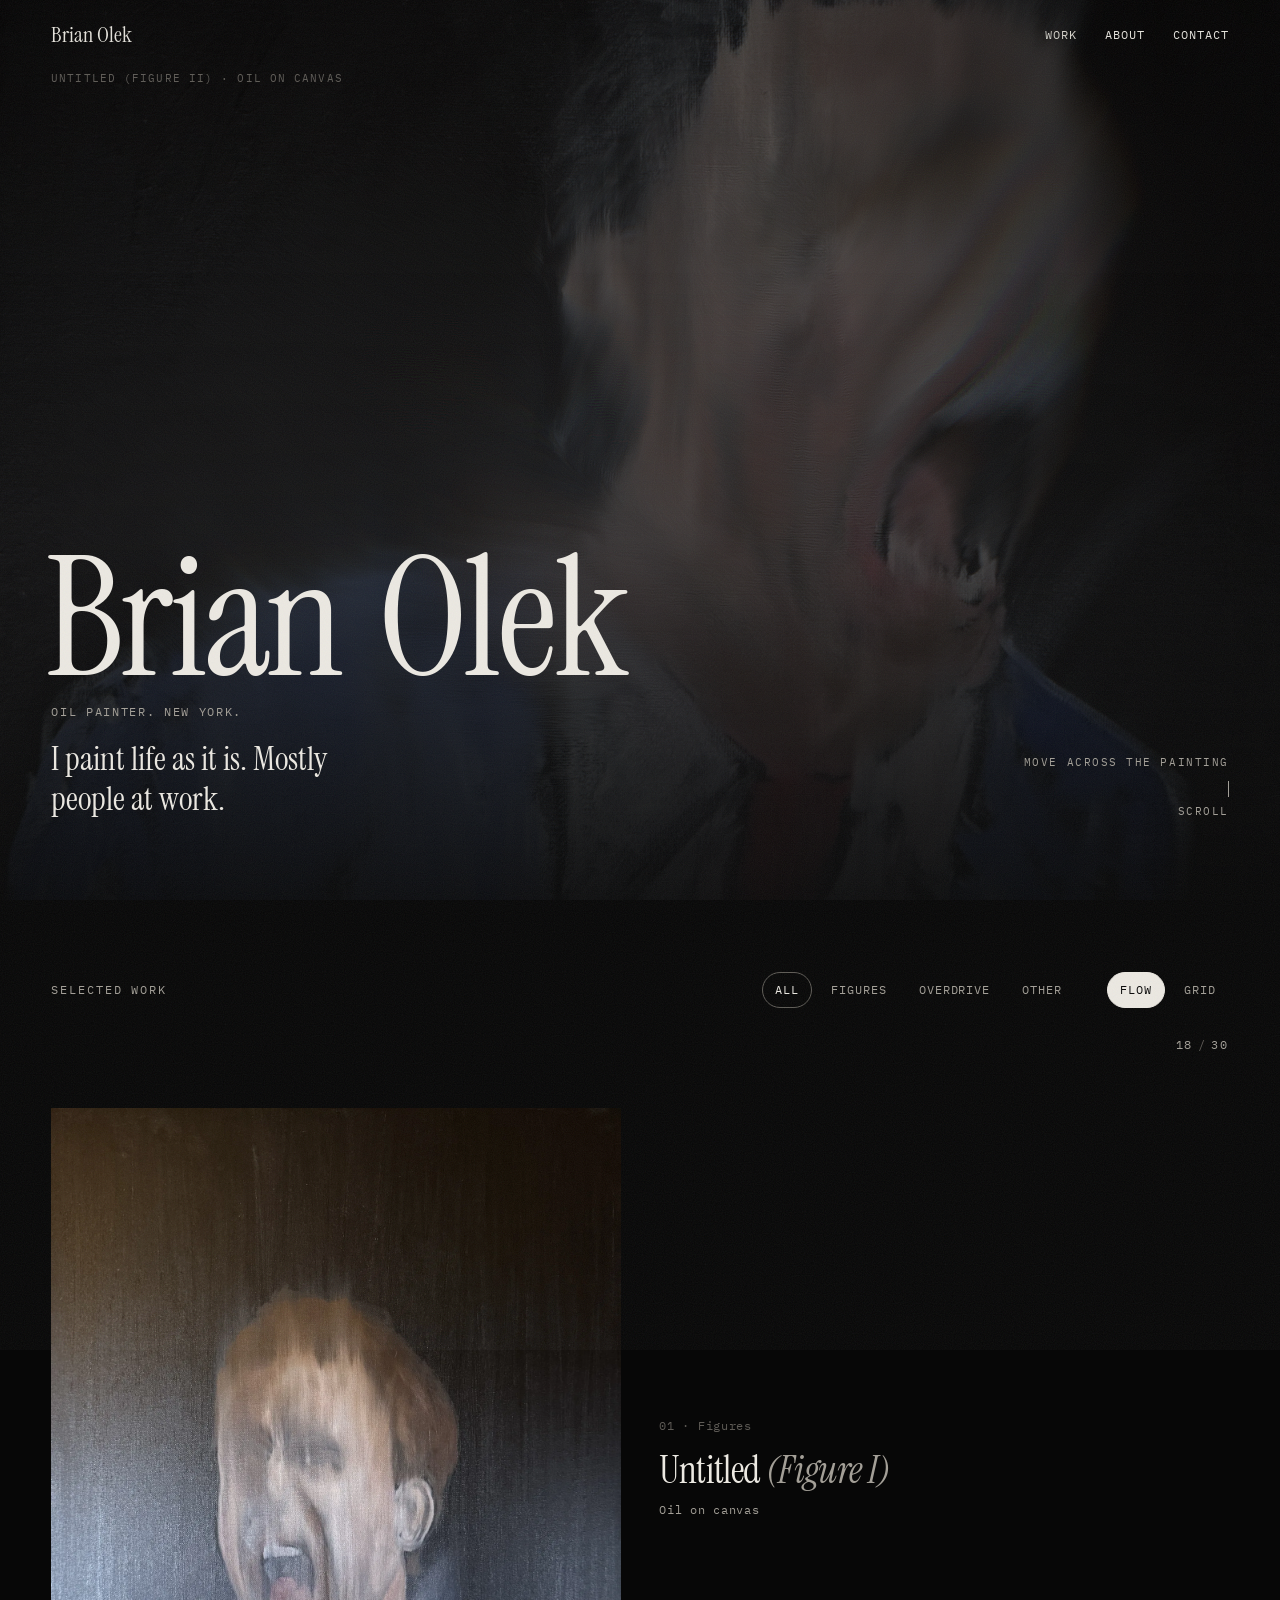
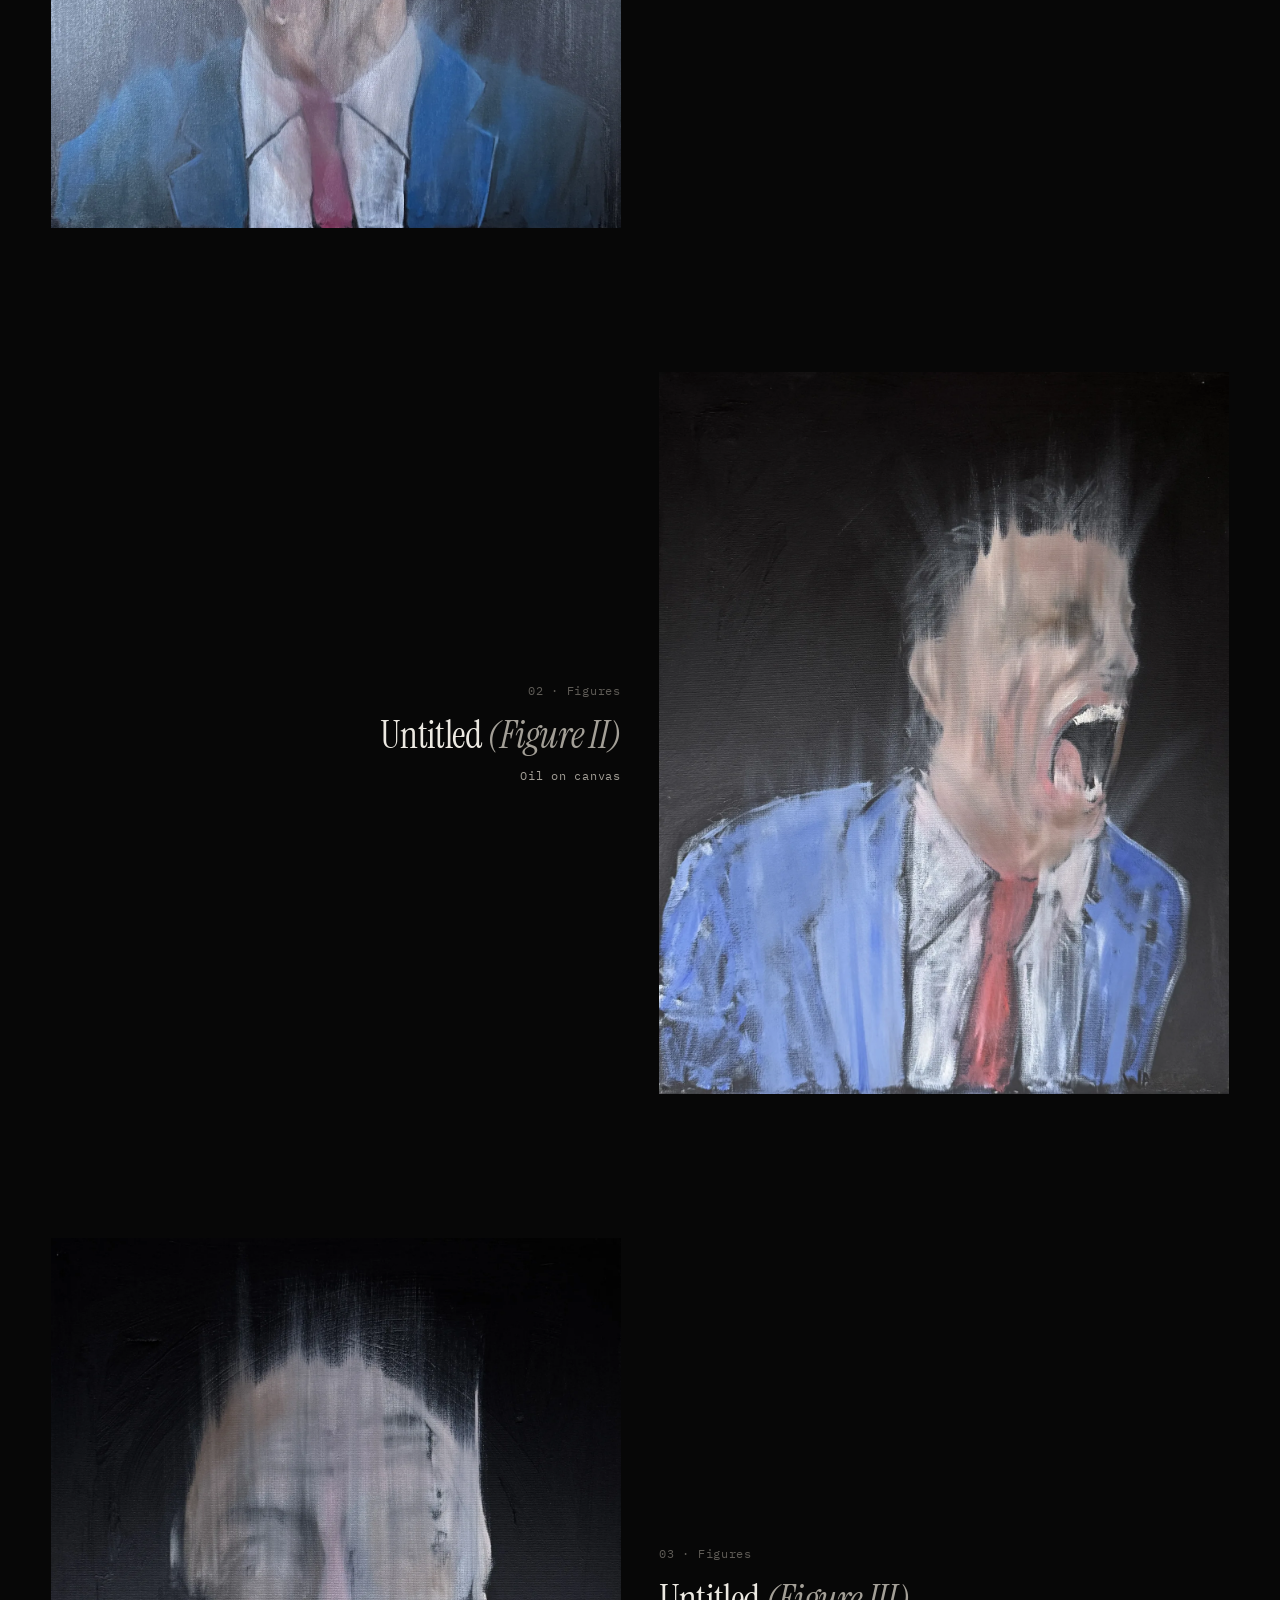
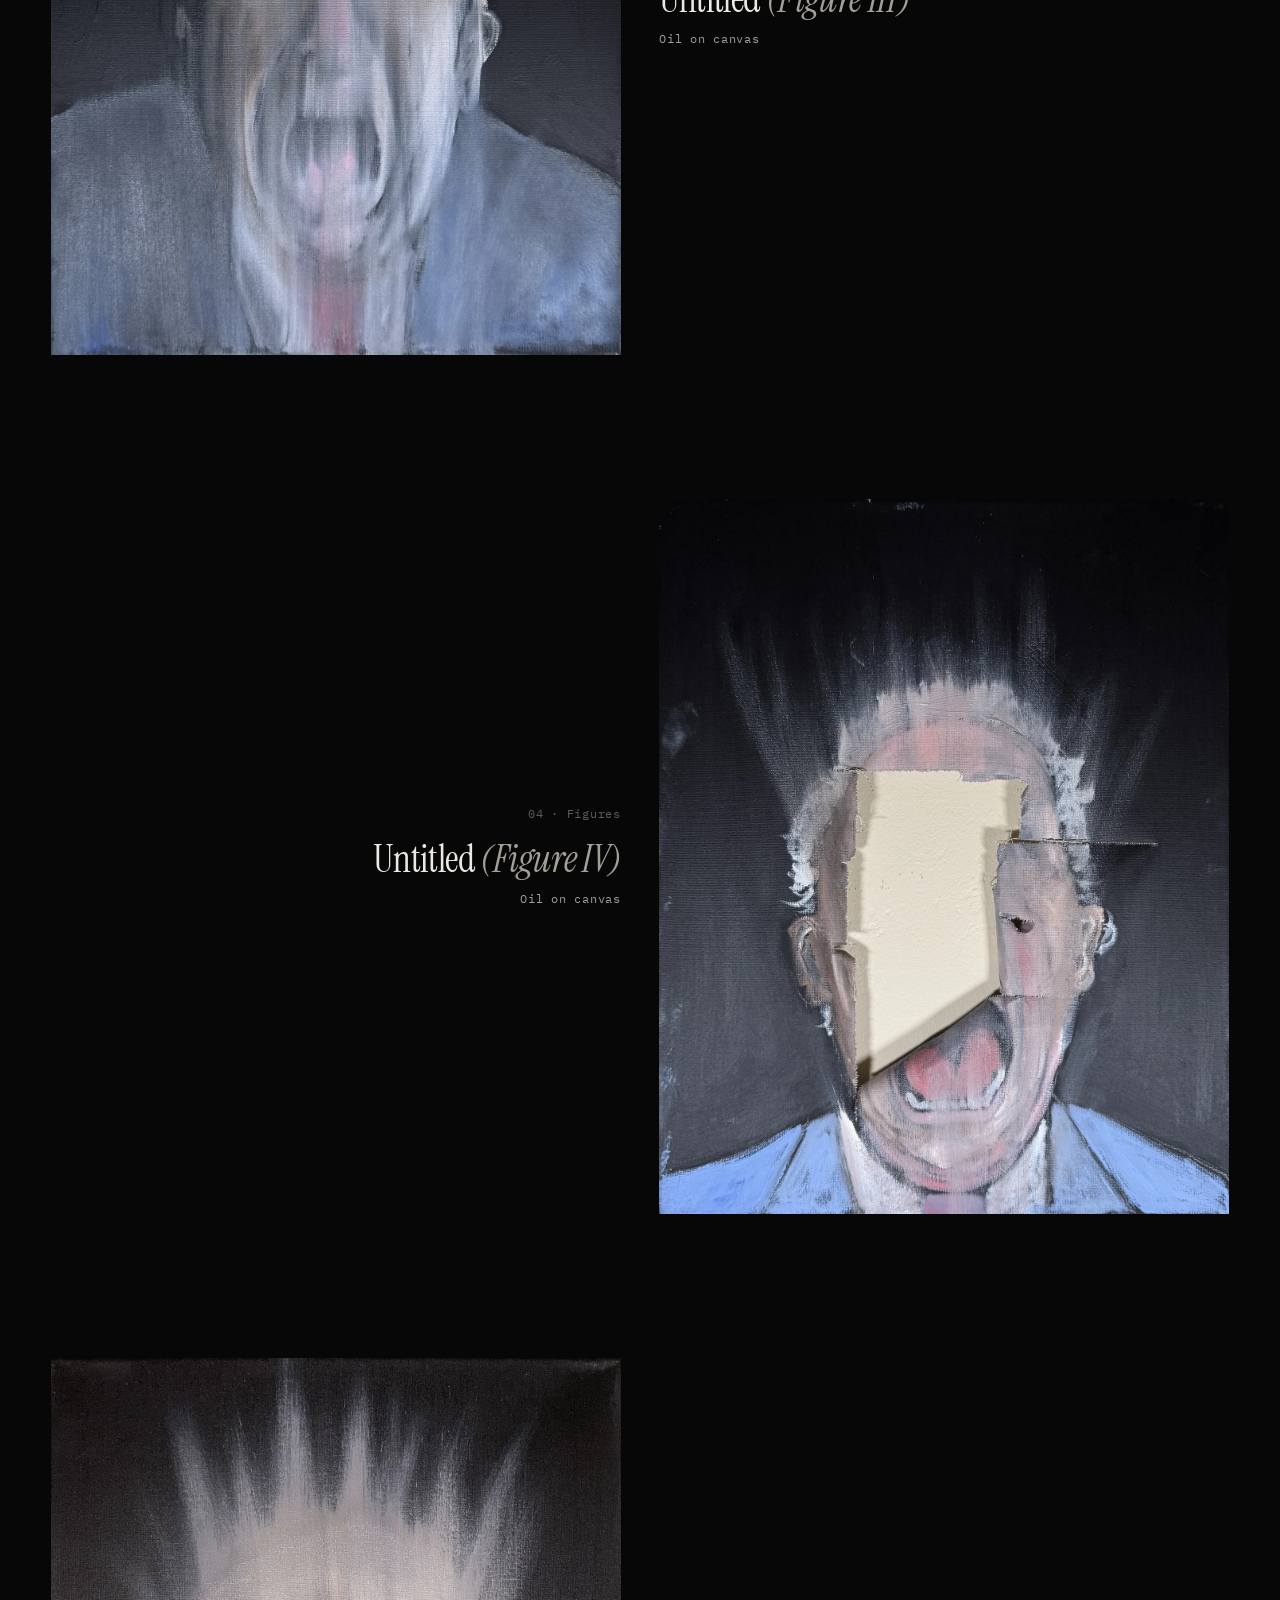
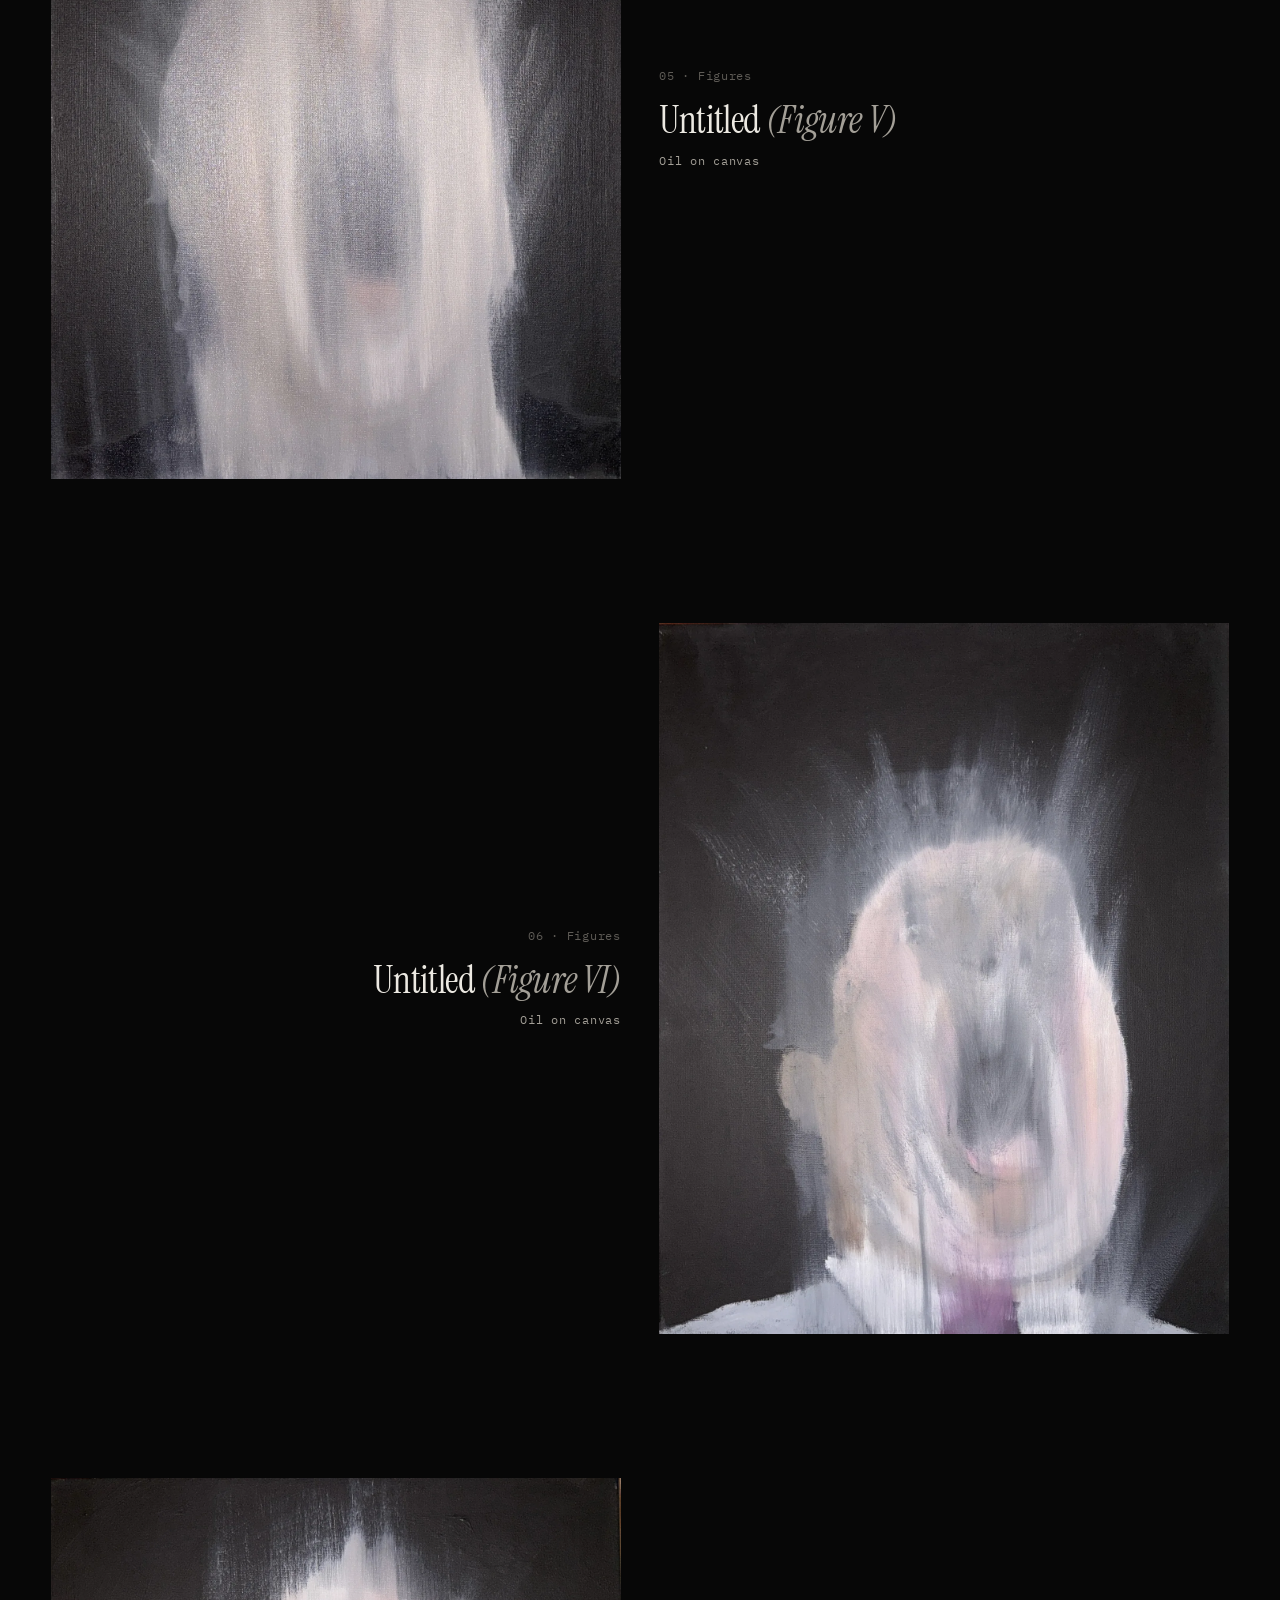
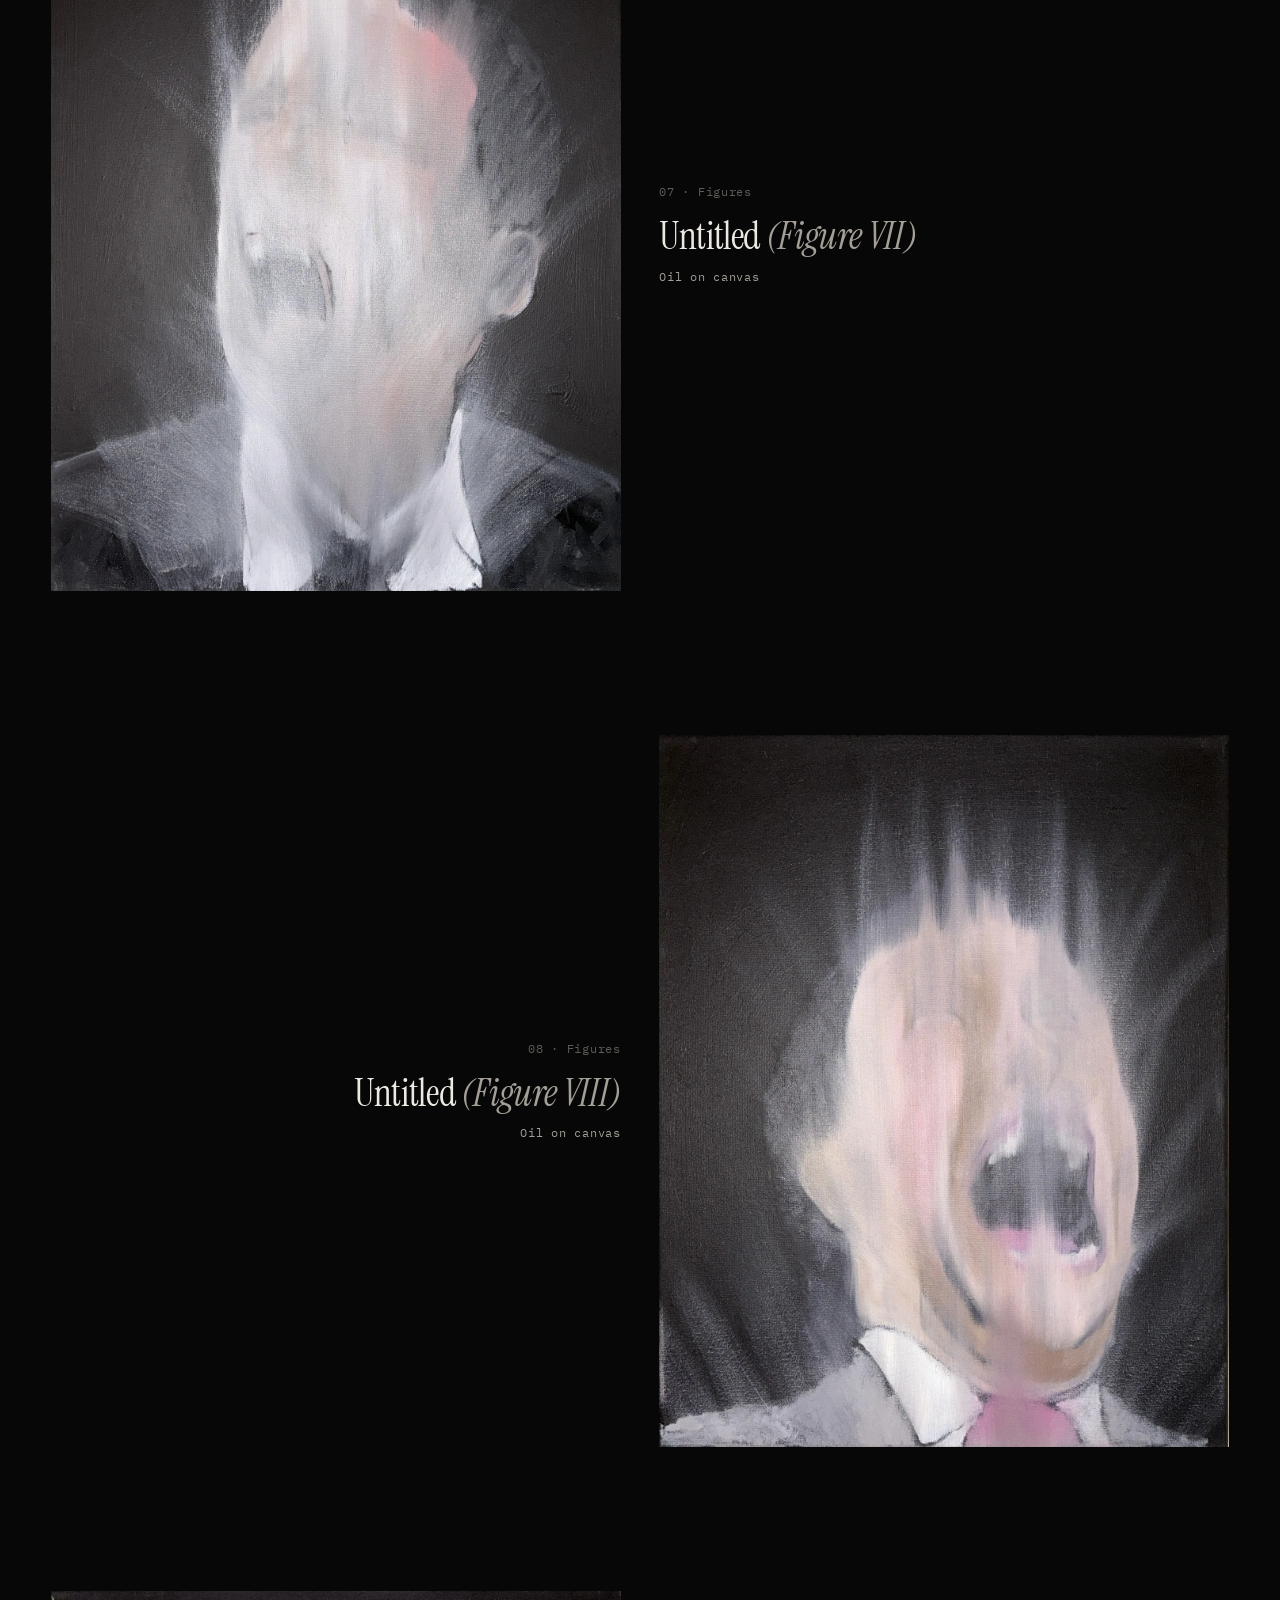
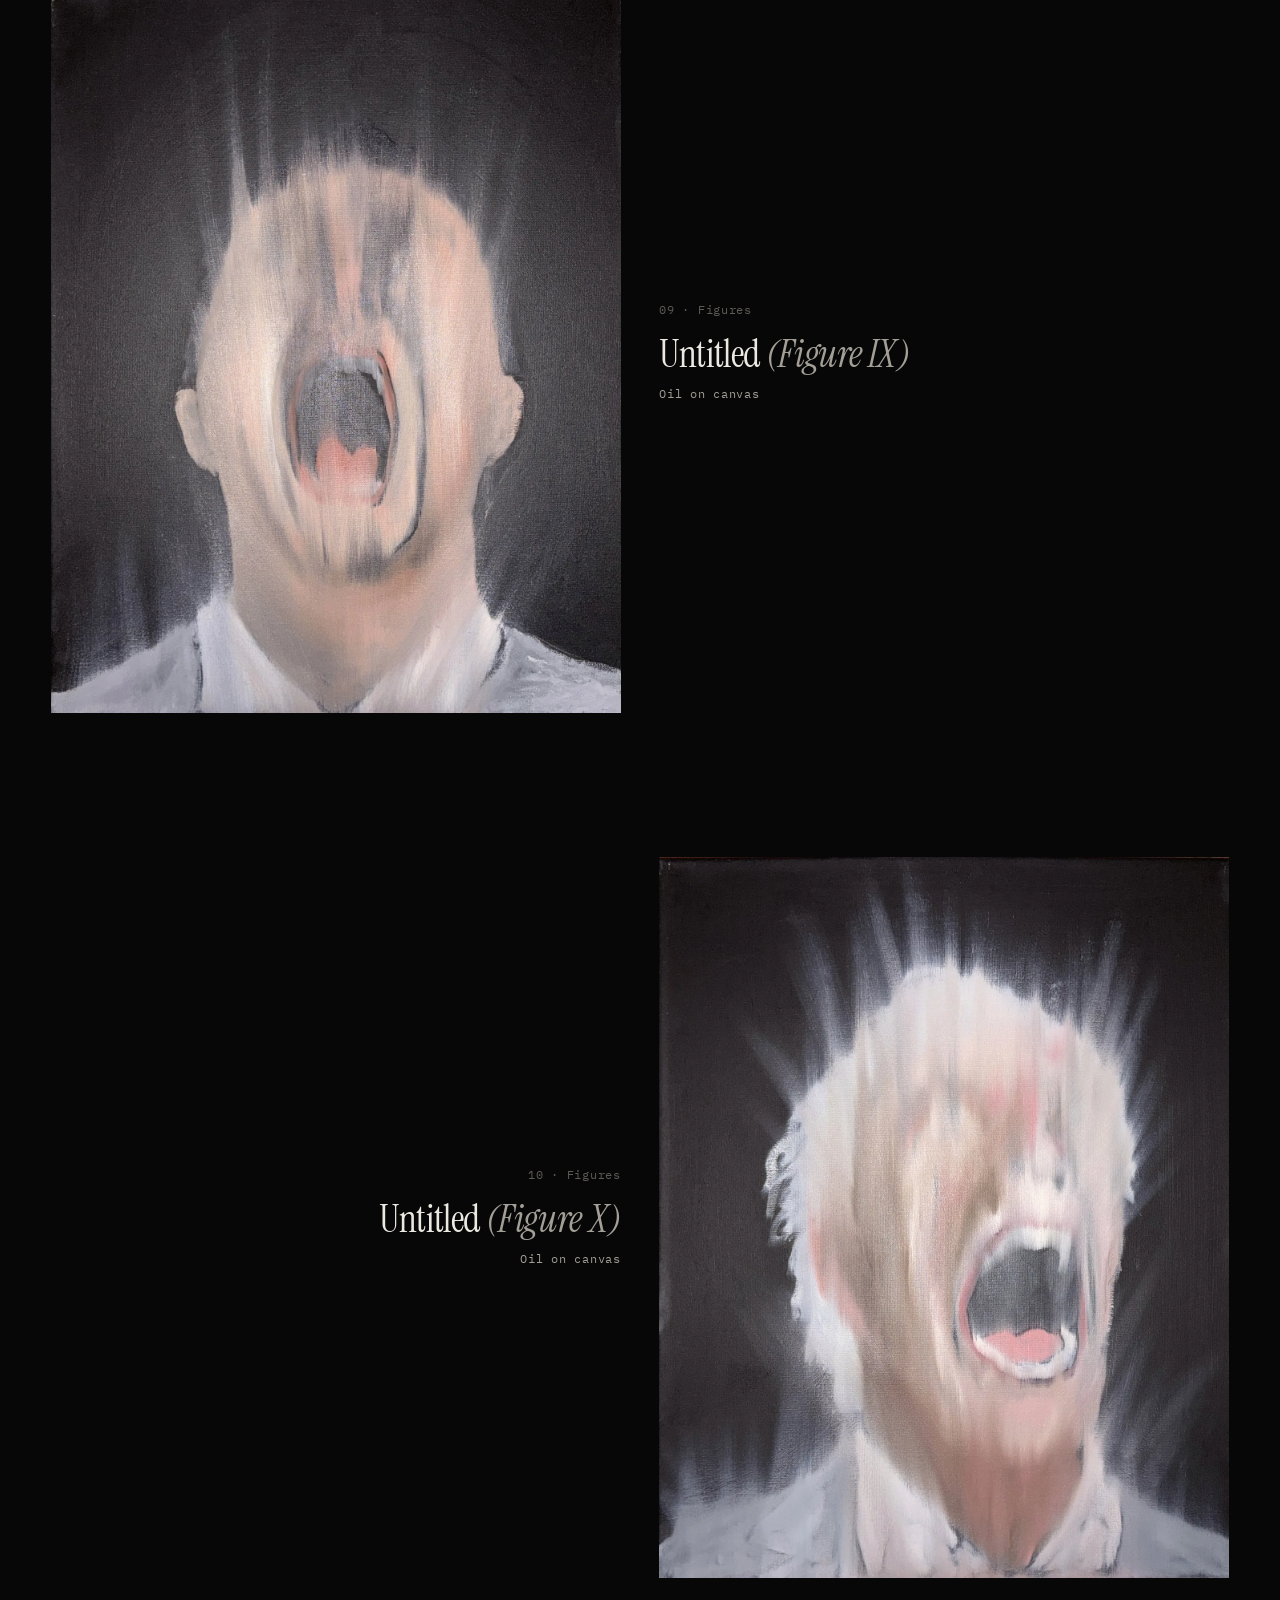
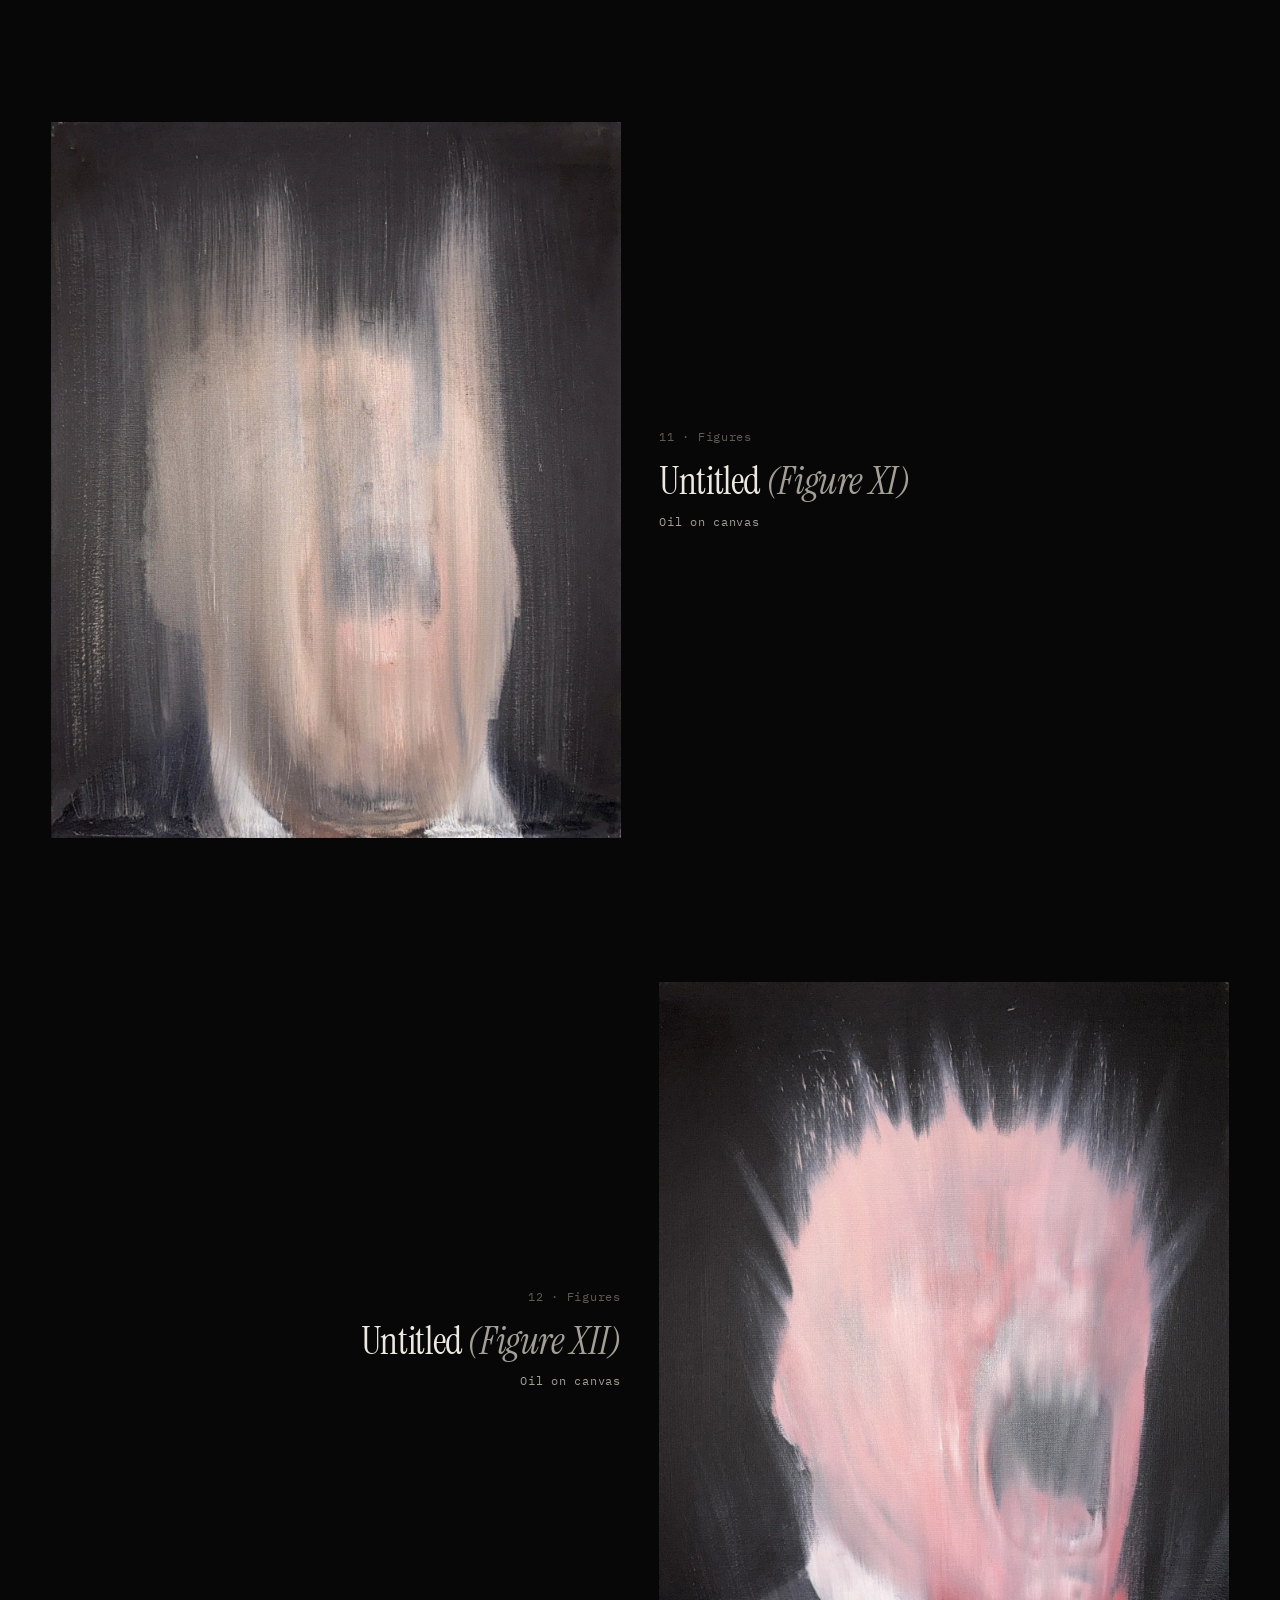
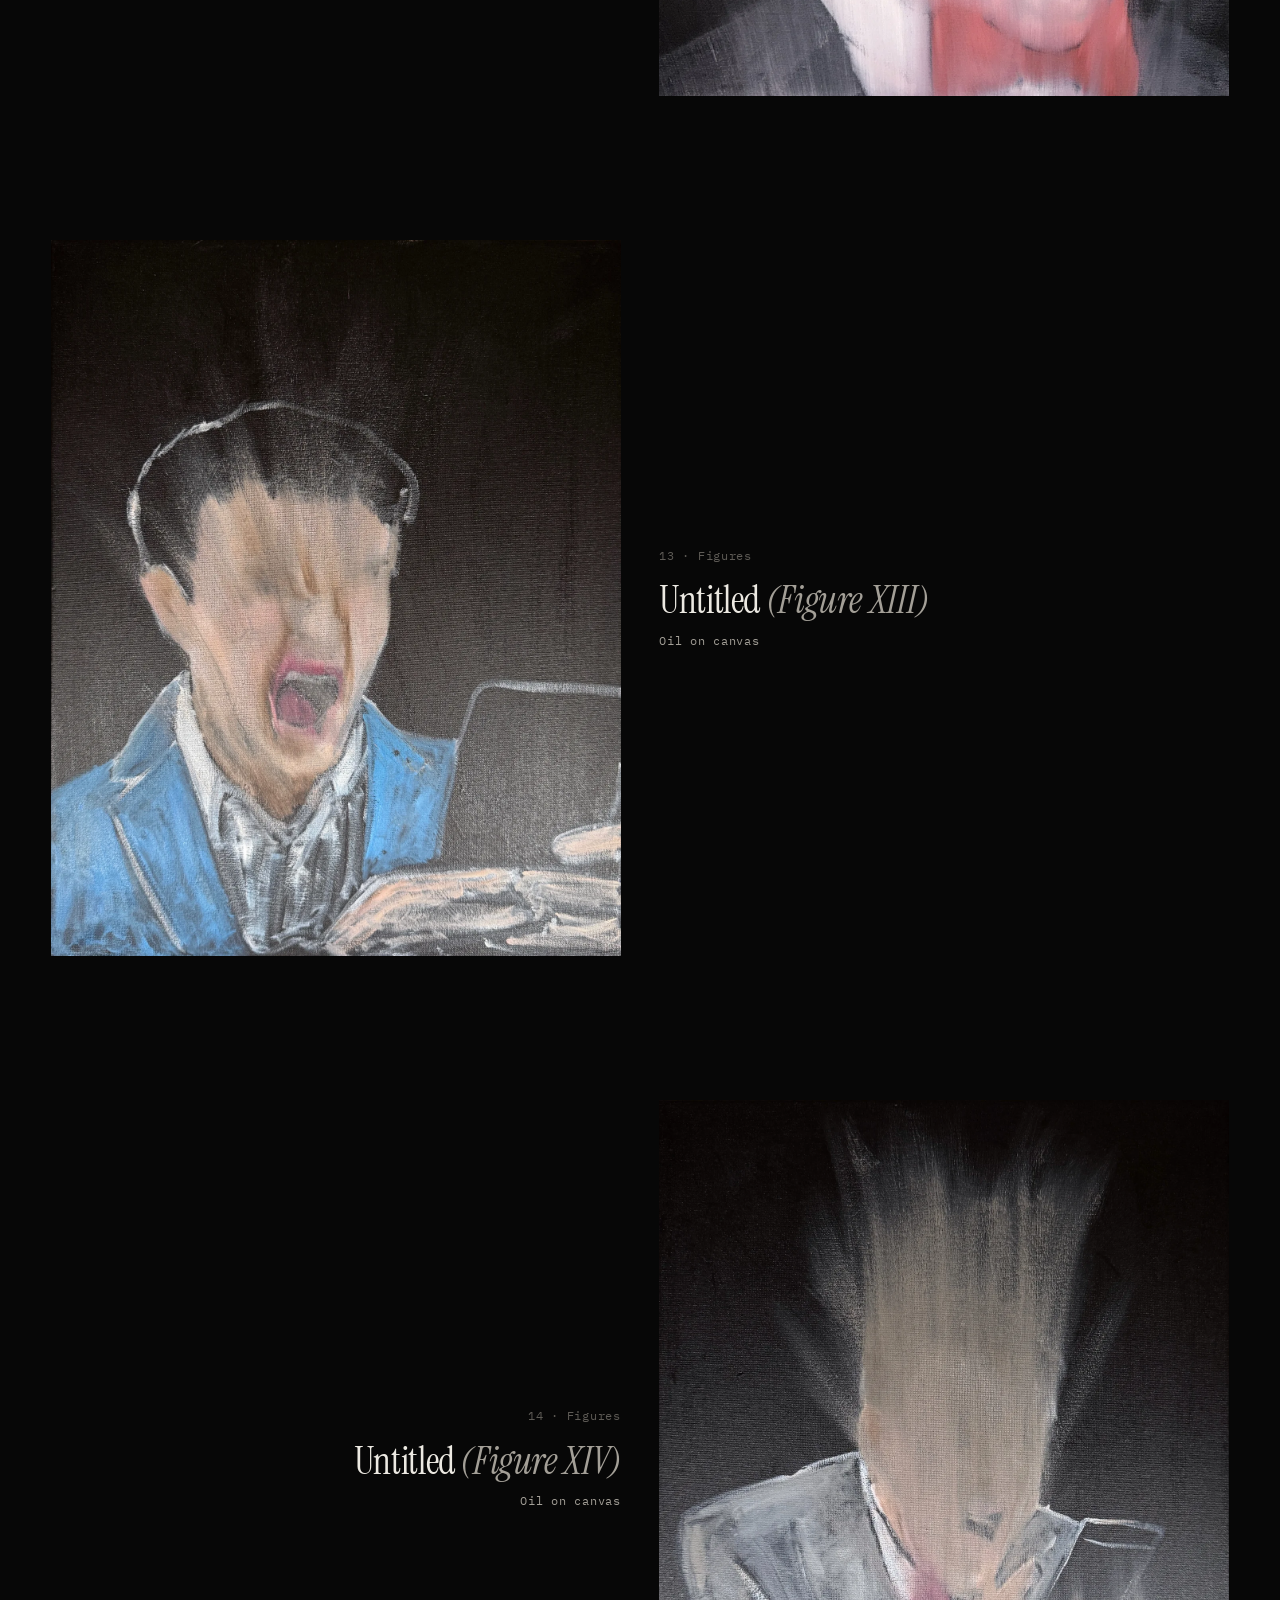
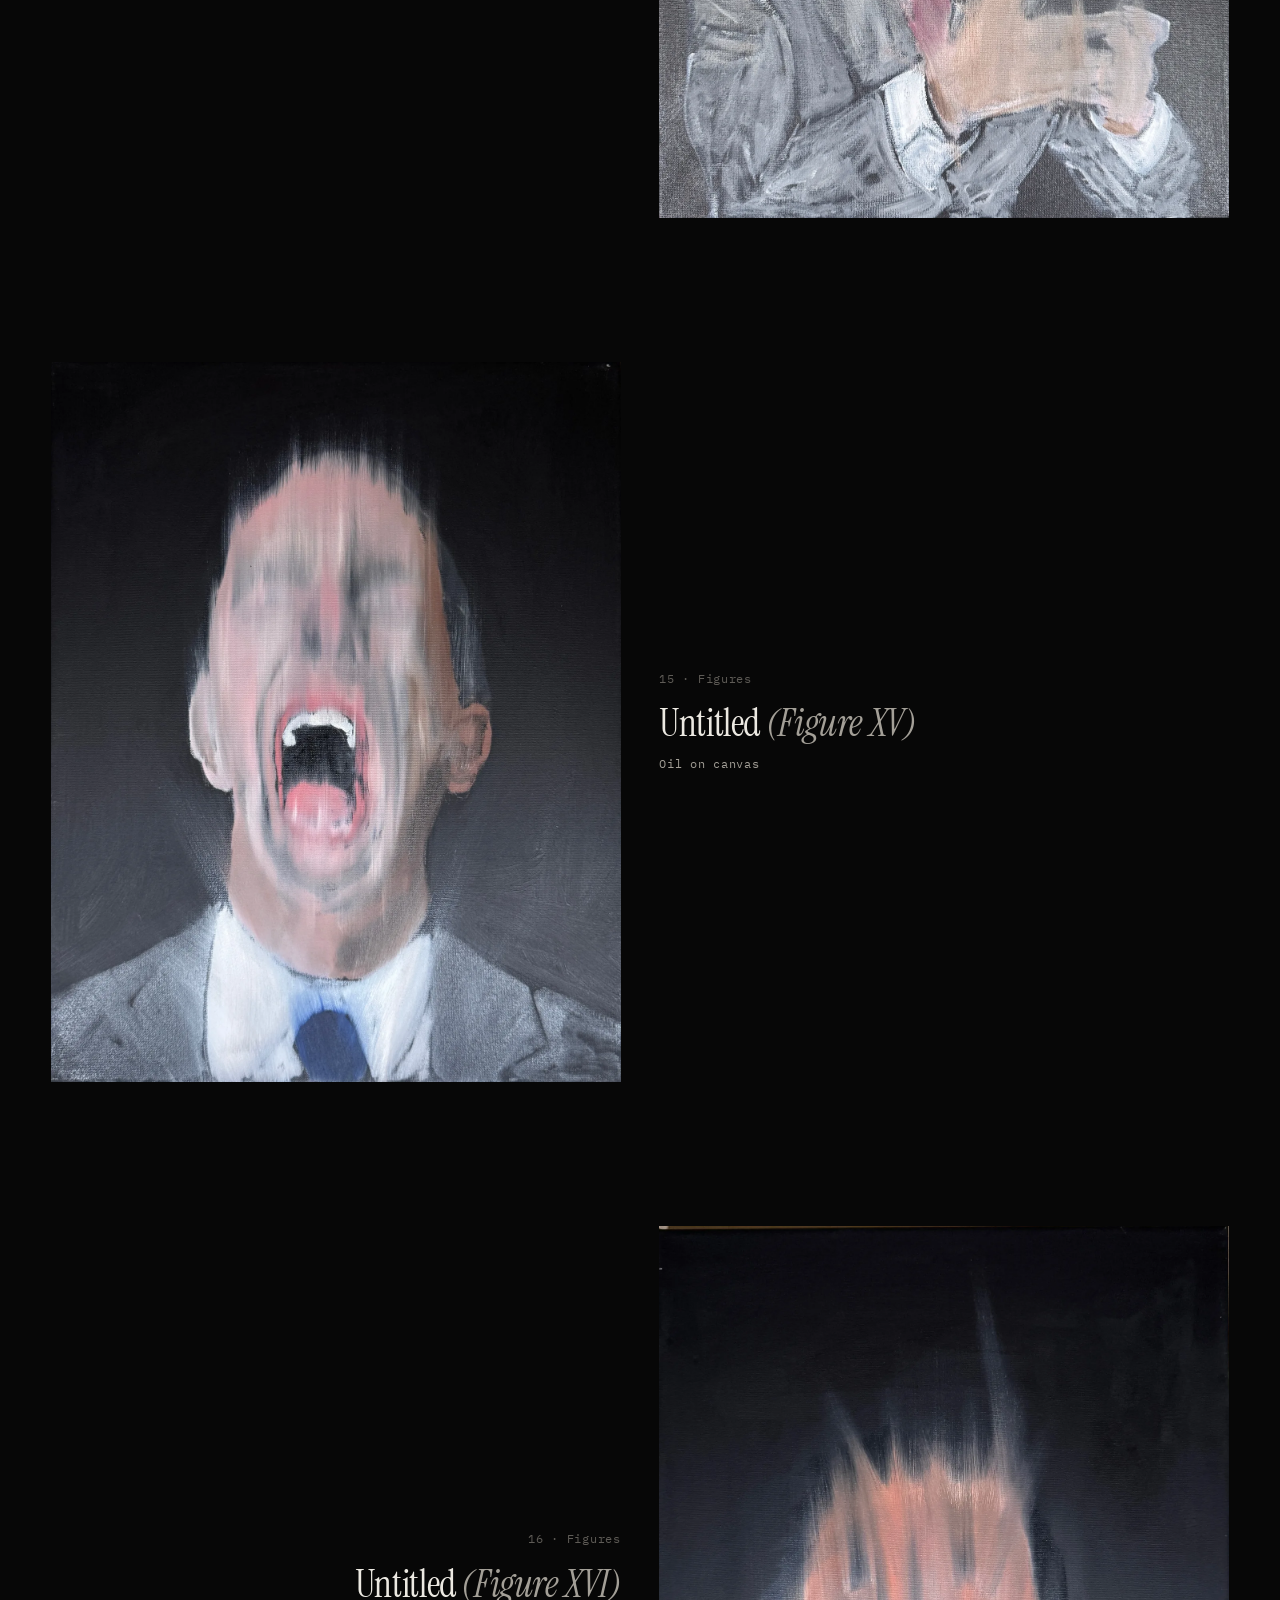
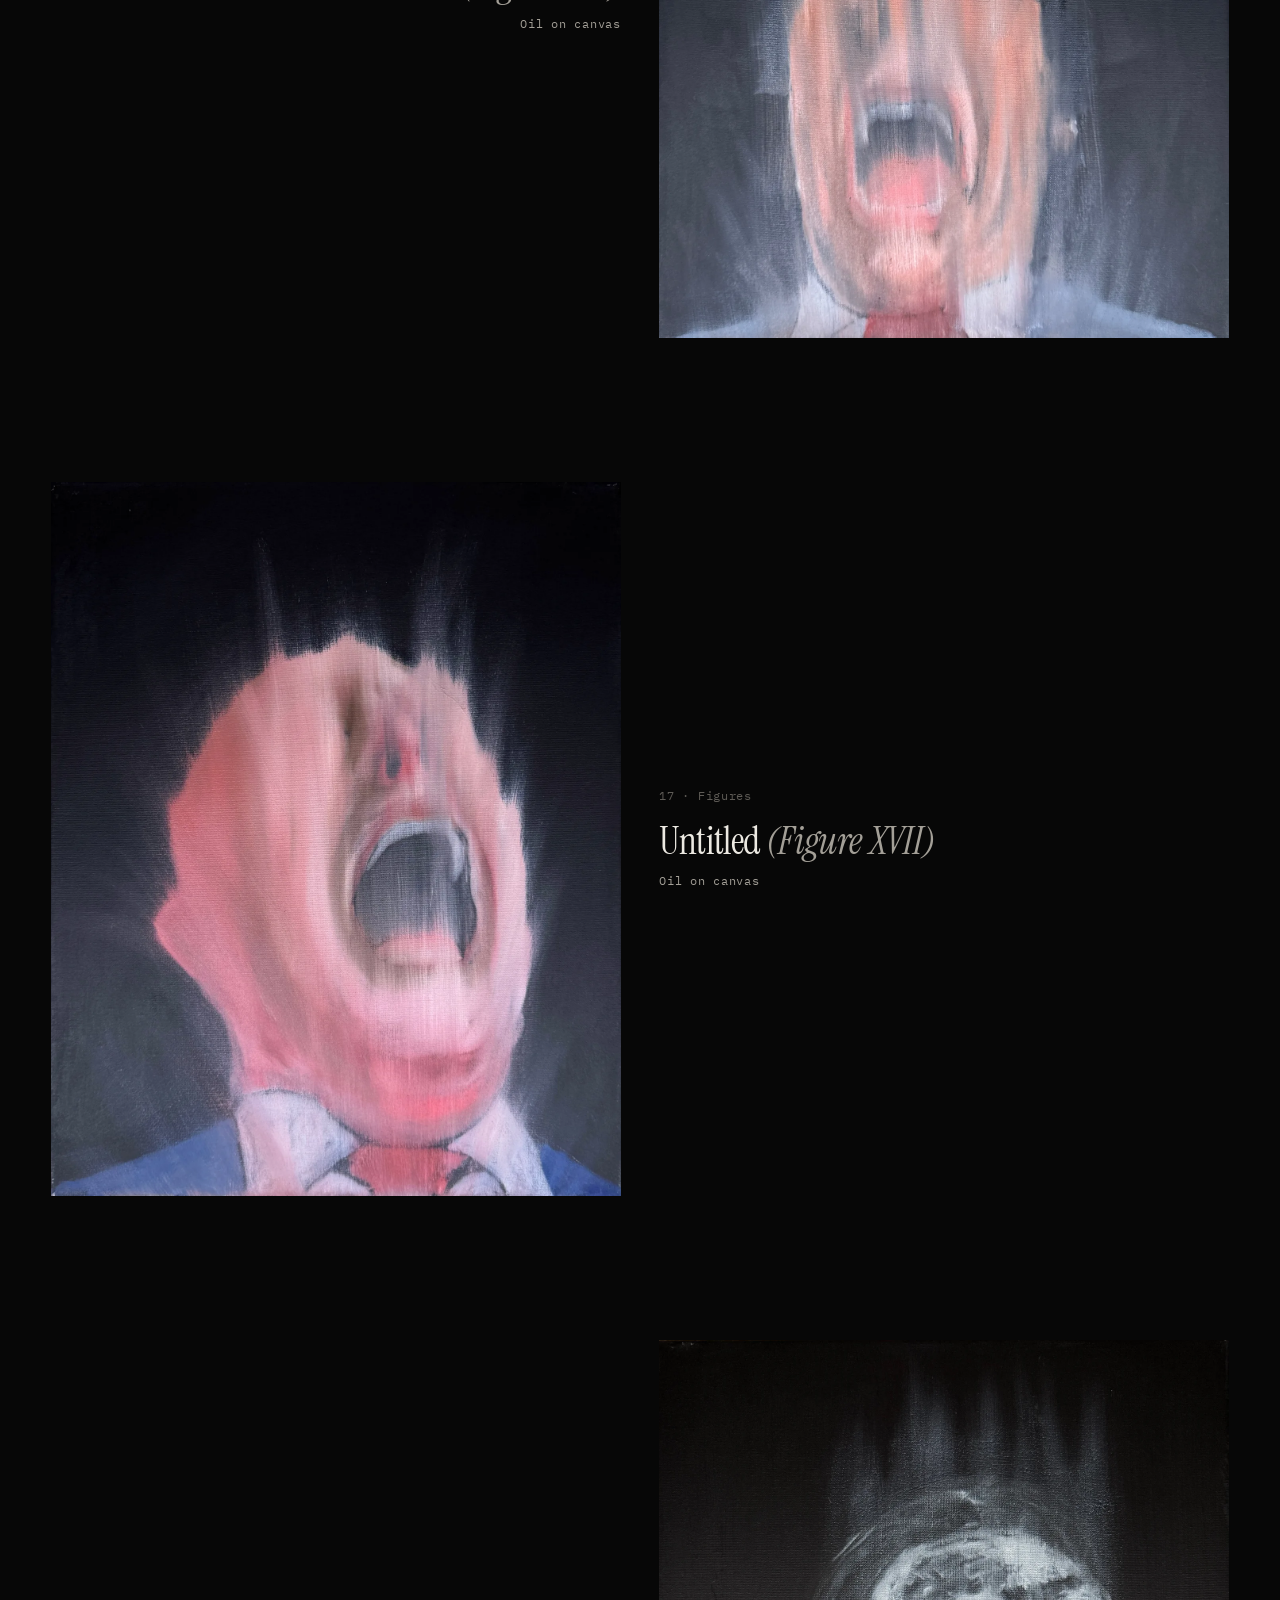
==== commit e3b76bdd: "statement: I paint life as it is Co-Authored-By: Claude Fable 5.1 <noreply@anthropic.com>" ====
--- a/index.html
+++ b/index.html
@@ -43,7 +43,7 @@
     <div class="hero-copy">
       <h1 class="name" data-smear>Brian Olek</h1>
       <p class="tagline">Oil painter. New York.</p>
-      <p class="lede">I paint American life as it is. Mostly people at work.</p>
+      <p class="lede">I paint life as it is. Mostly people at work.</p>
     </div>
     <div class="hero-hint"><span>Move across the painting</span><span class="hero-scroll">Scroll</span></div>
     <p class="hero-caption" id="heroCaption"></p>
@@ -73,7 +73,7 @@
     <div class="about-inner">
       <h2 class="section-title">About</h2>
       <div class="statement">
-        <p class="big">I paint American life as it is.</p>
+        <p class="big">I paint life as it is.</p>
         <p>Mostly people at work: men in suits, the office, the commute, the middle of the day. The cars are the same subject at a different speed.</p>
         <p>The paintings are oil on canvas, made in New York. The figures come out of black because that is how they arrive: a face, a collar, a tie, and the rest still forming.</p>
         <p class="meta">Brian Olek lives and works in New York.</p>
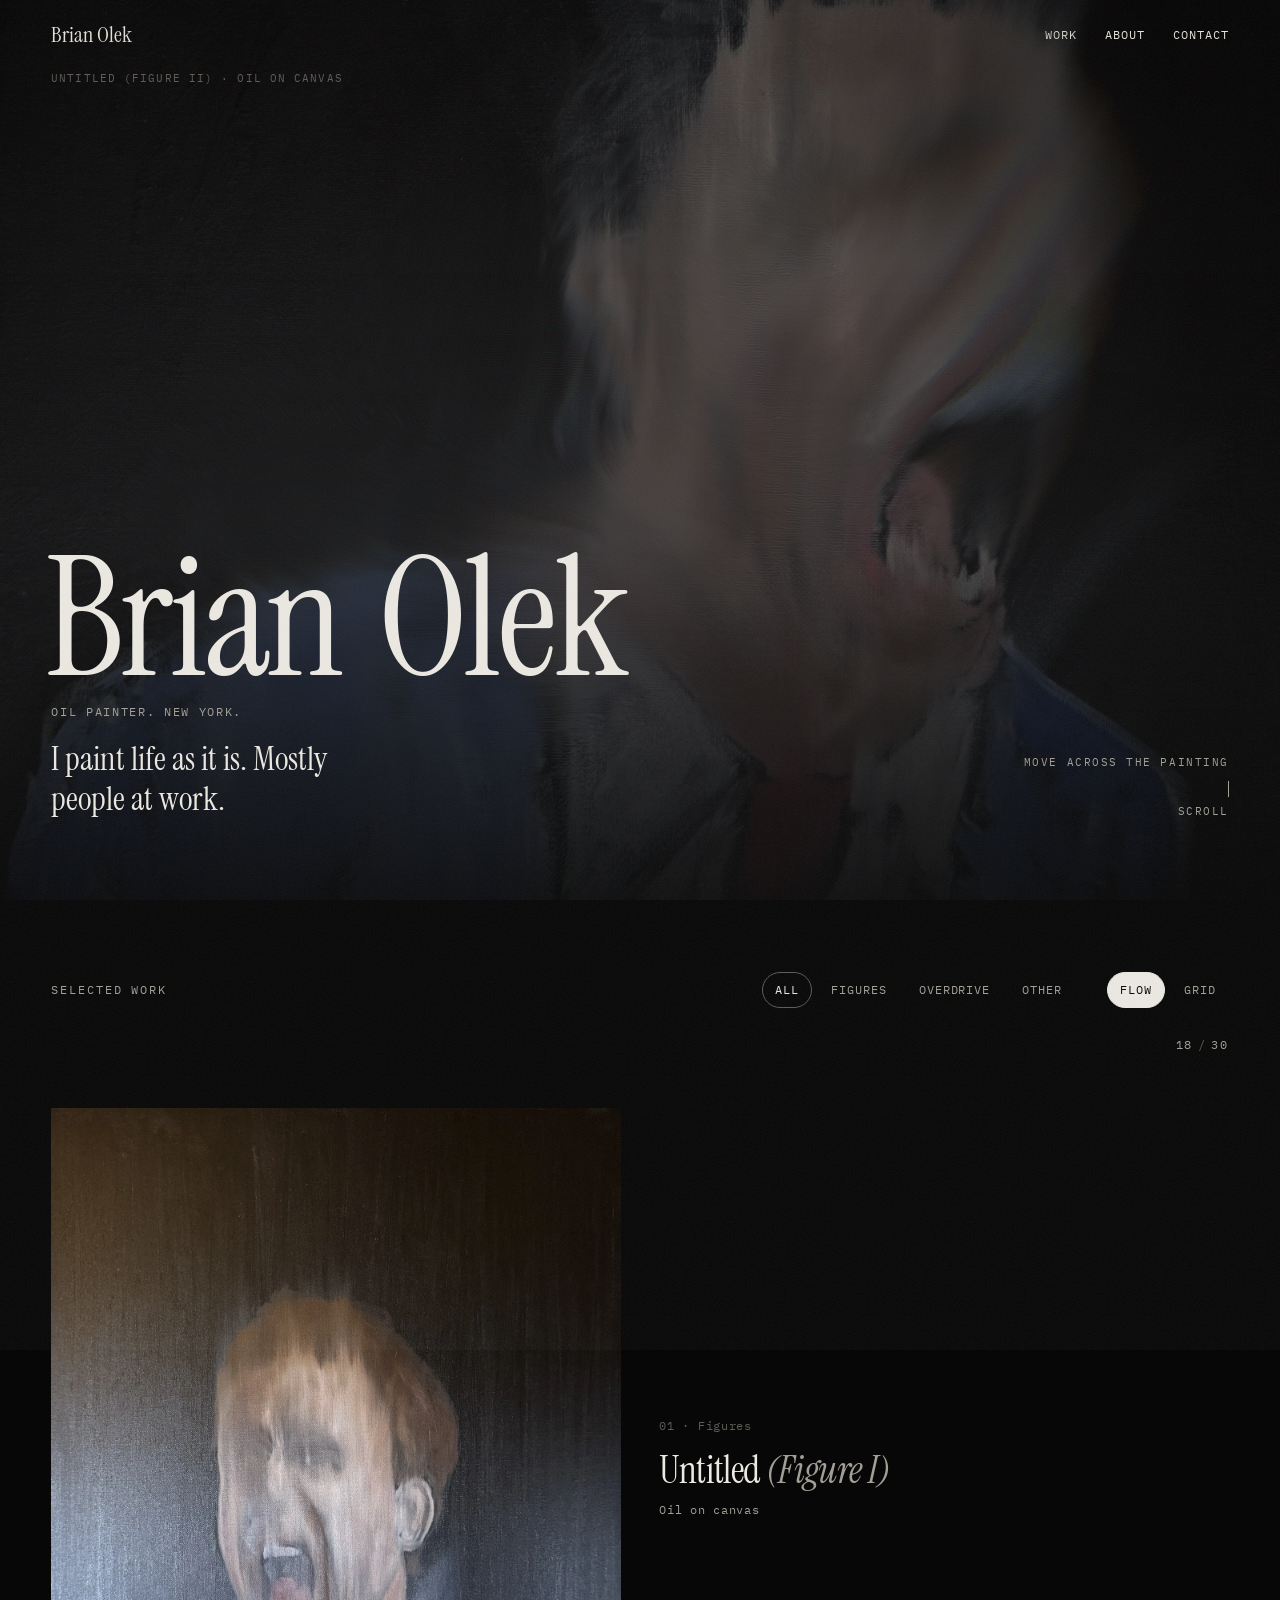
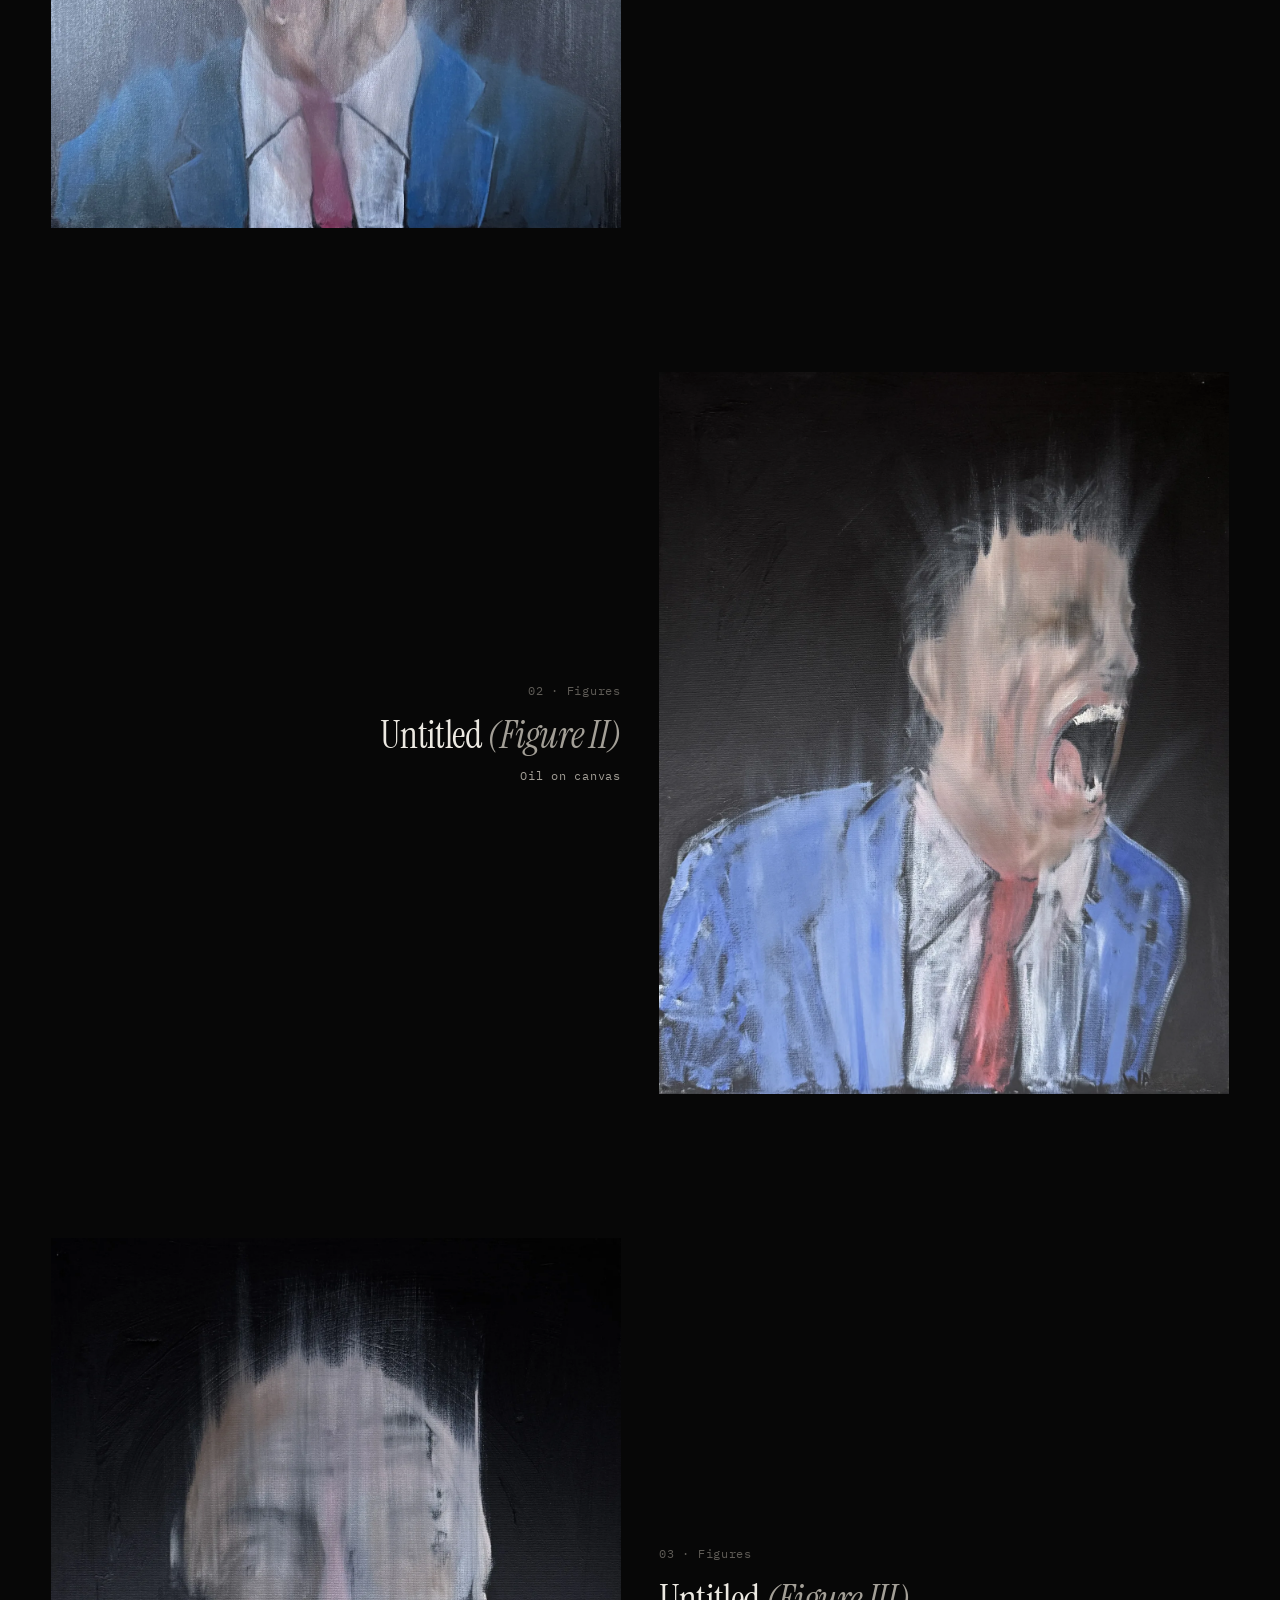
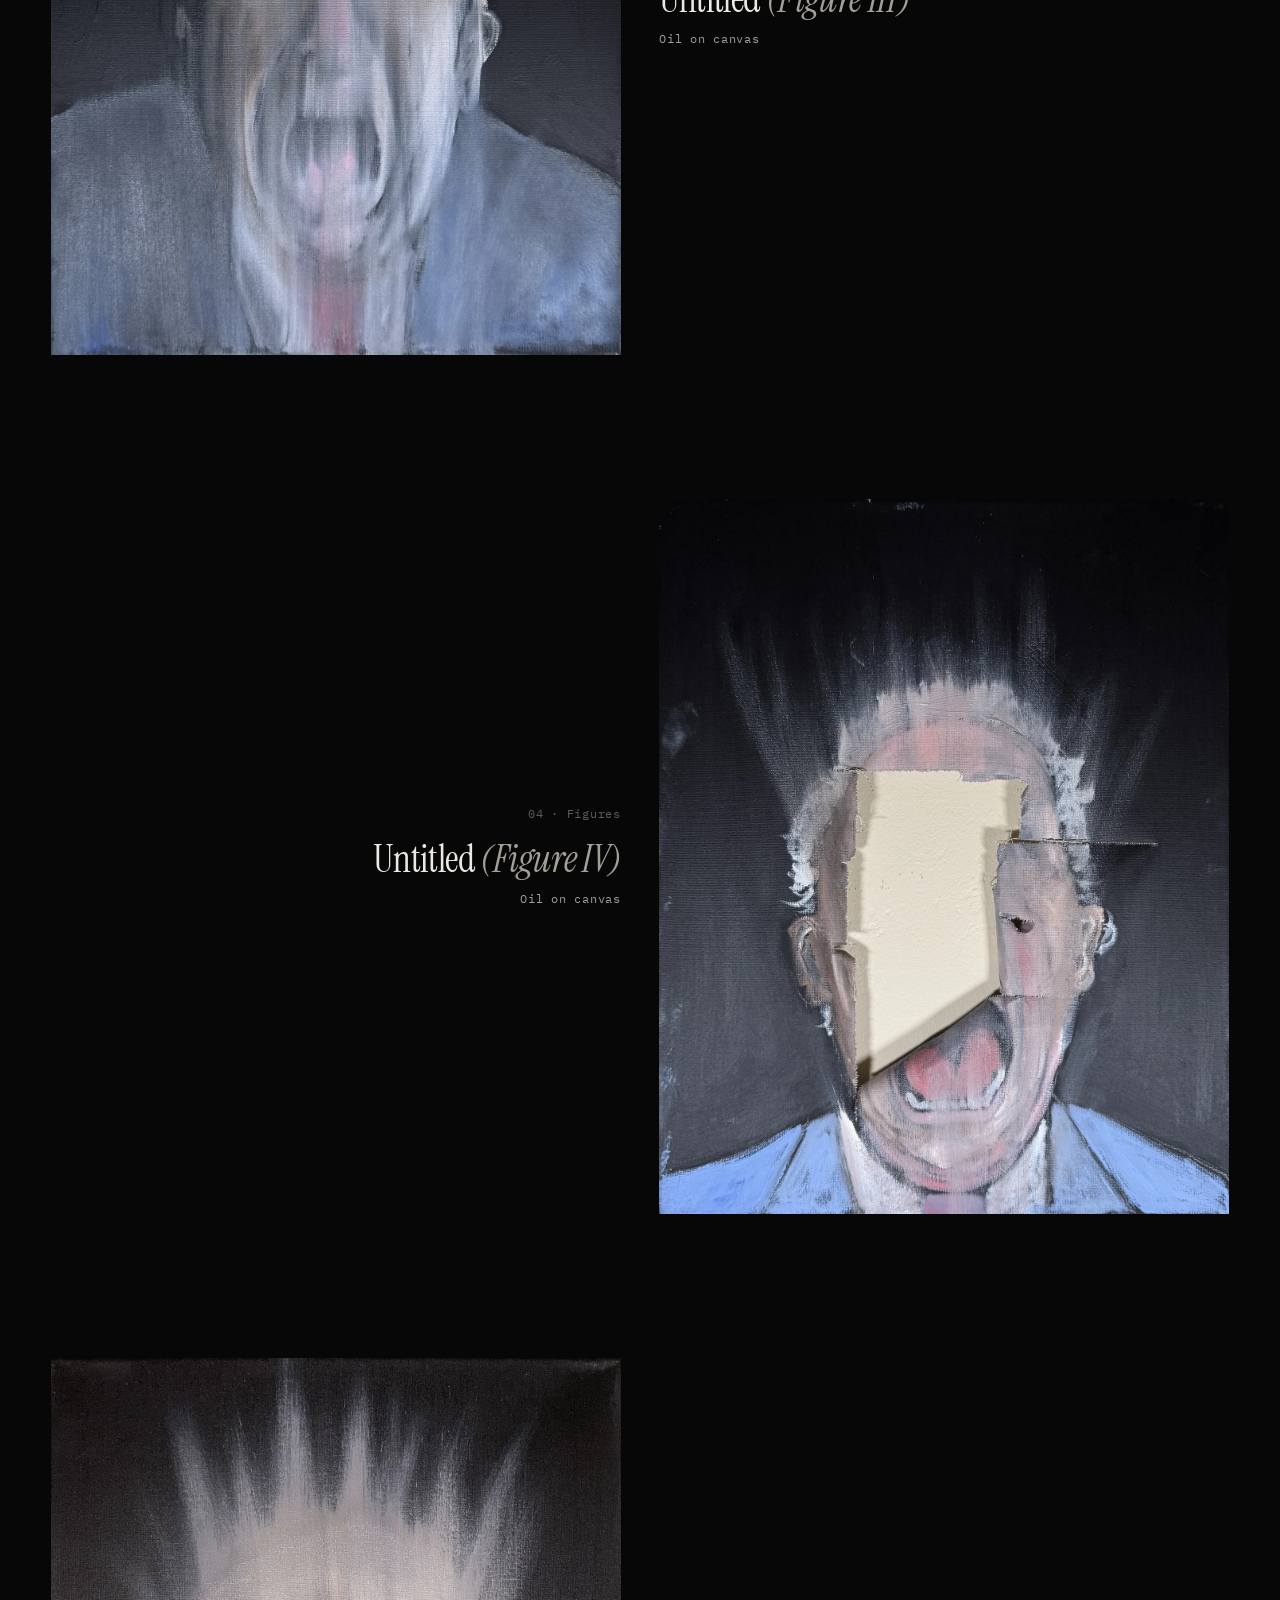
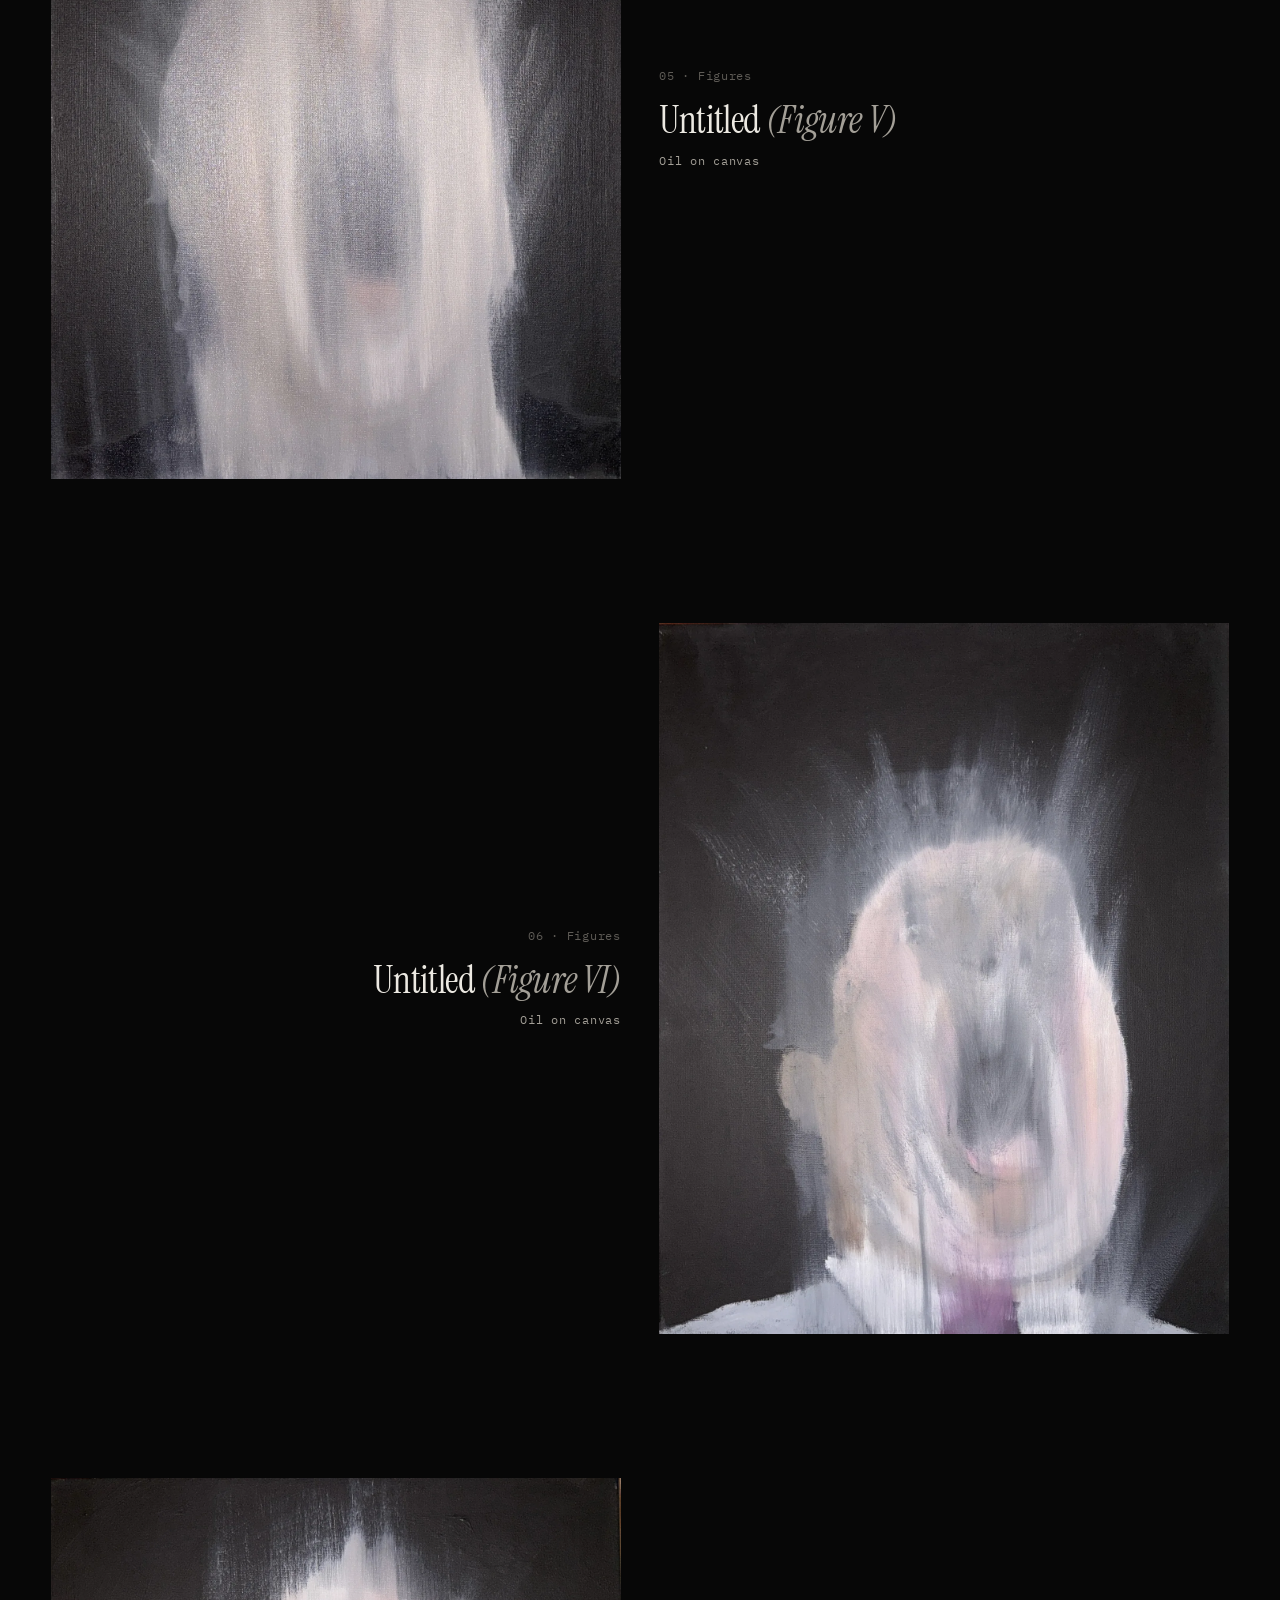
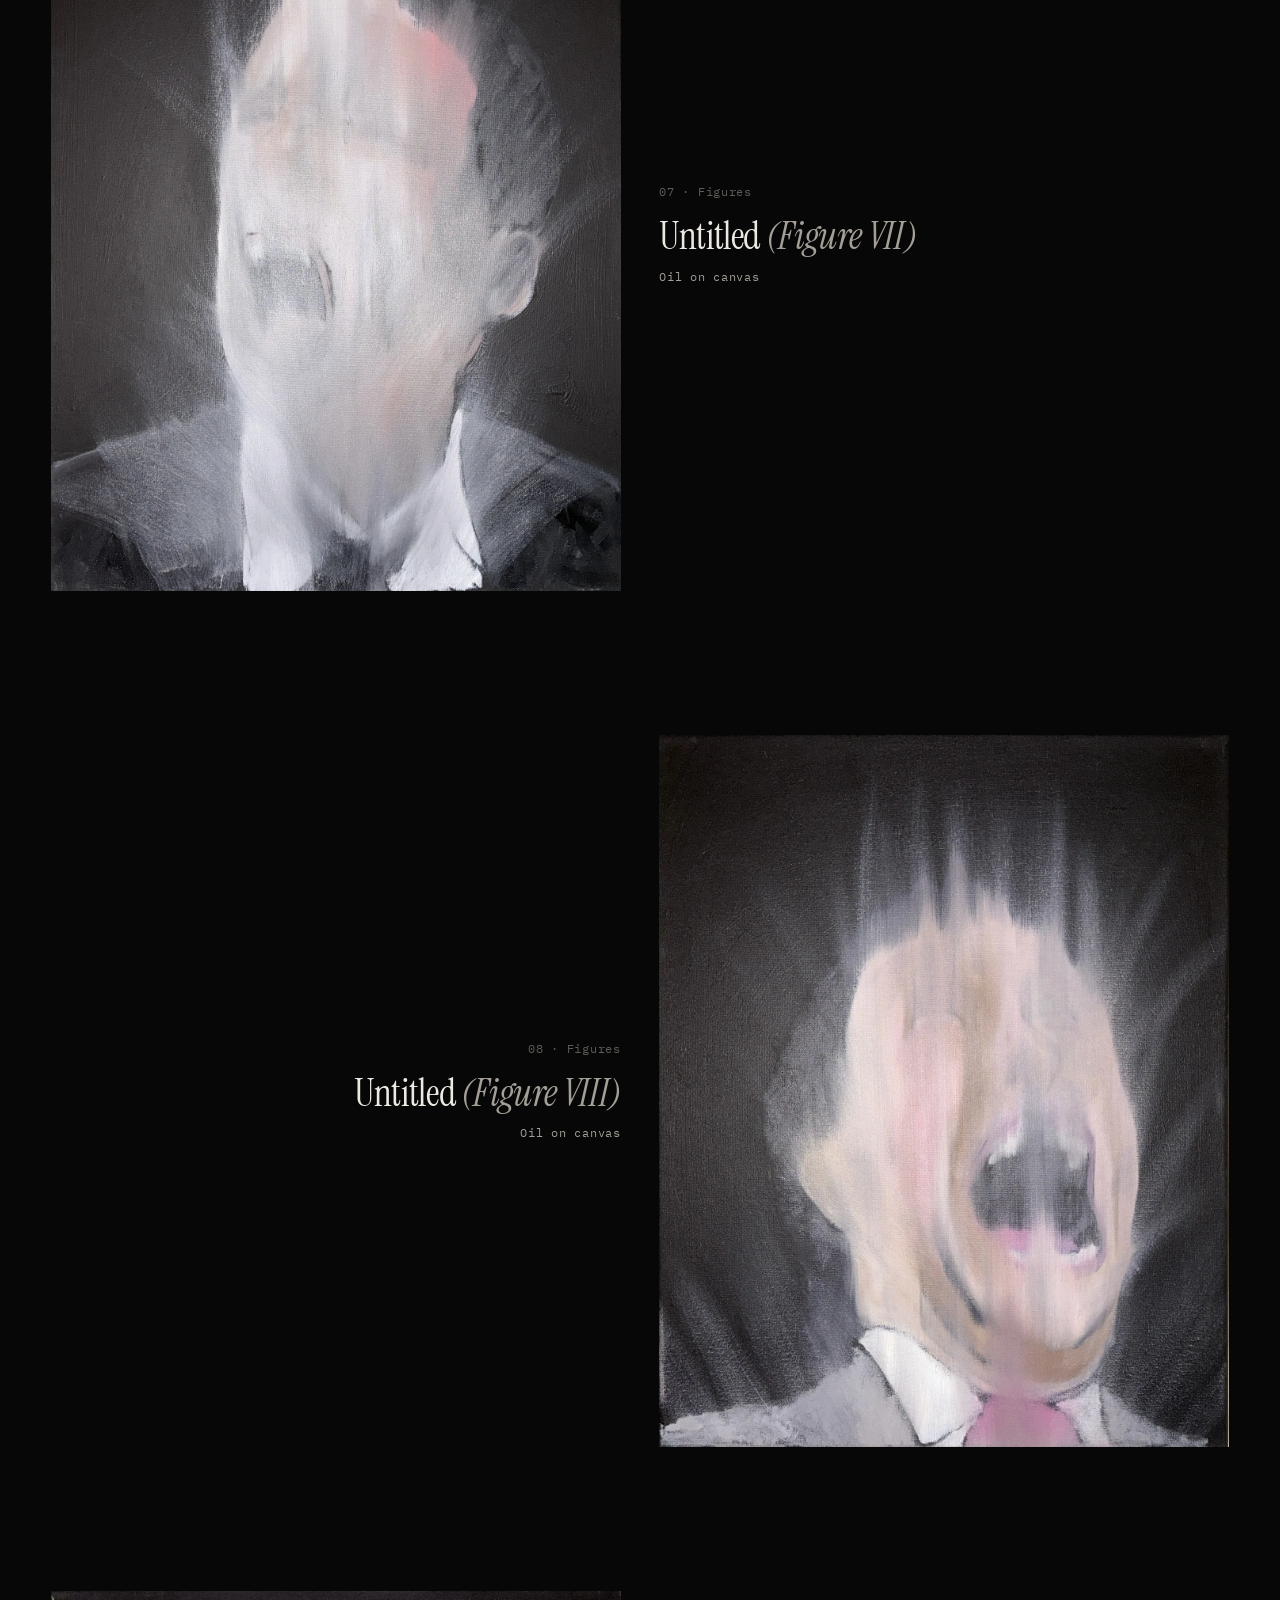
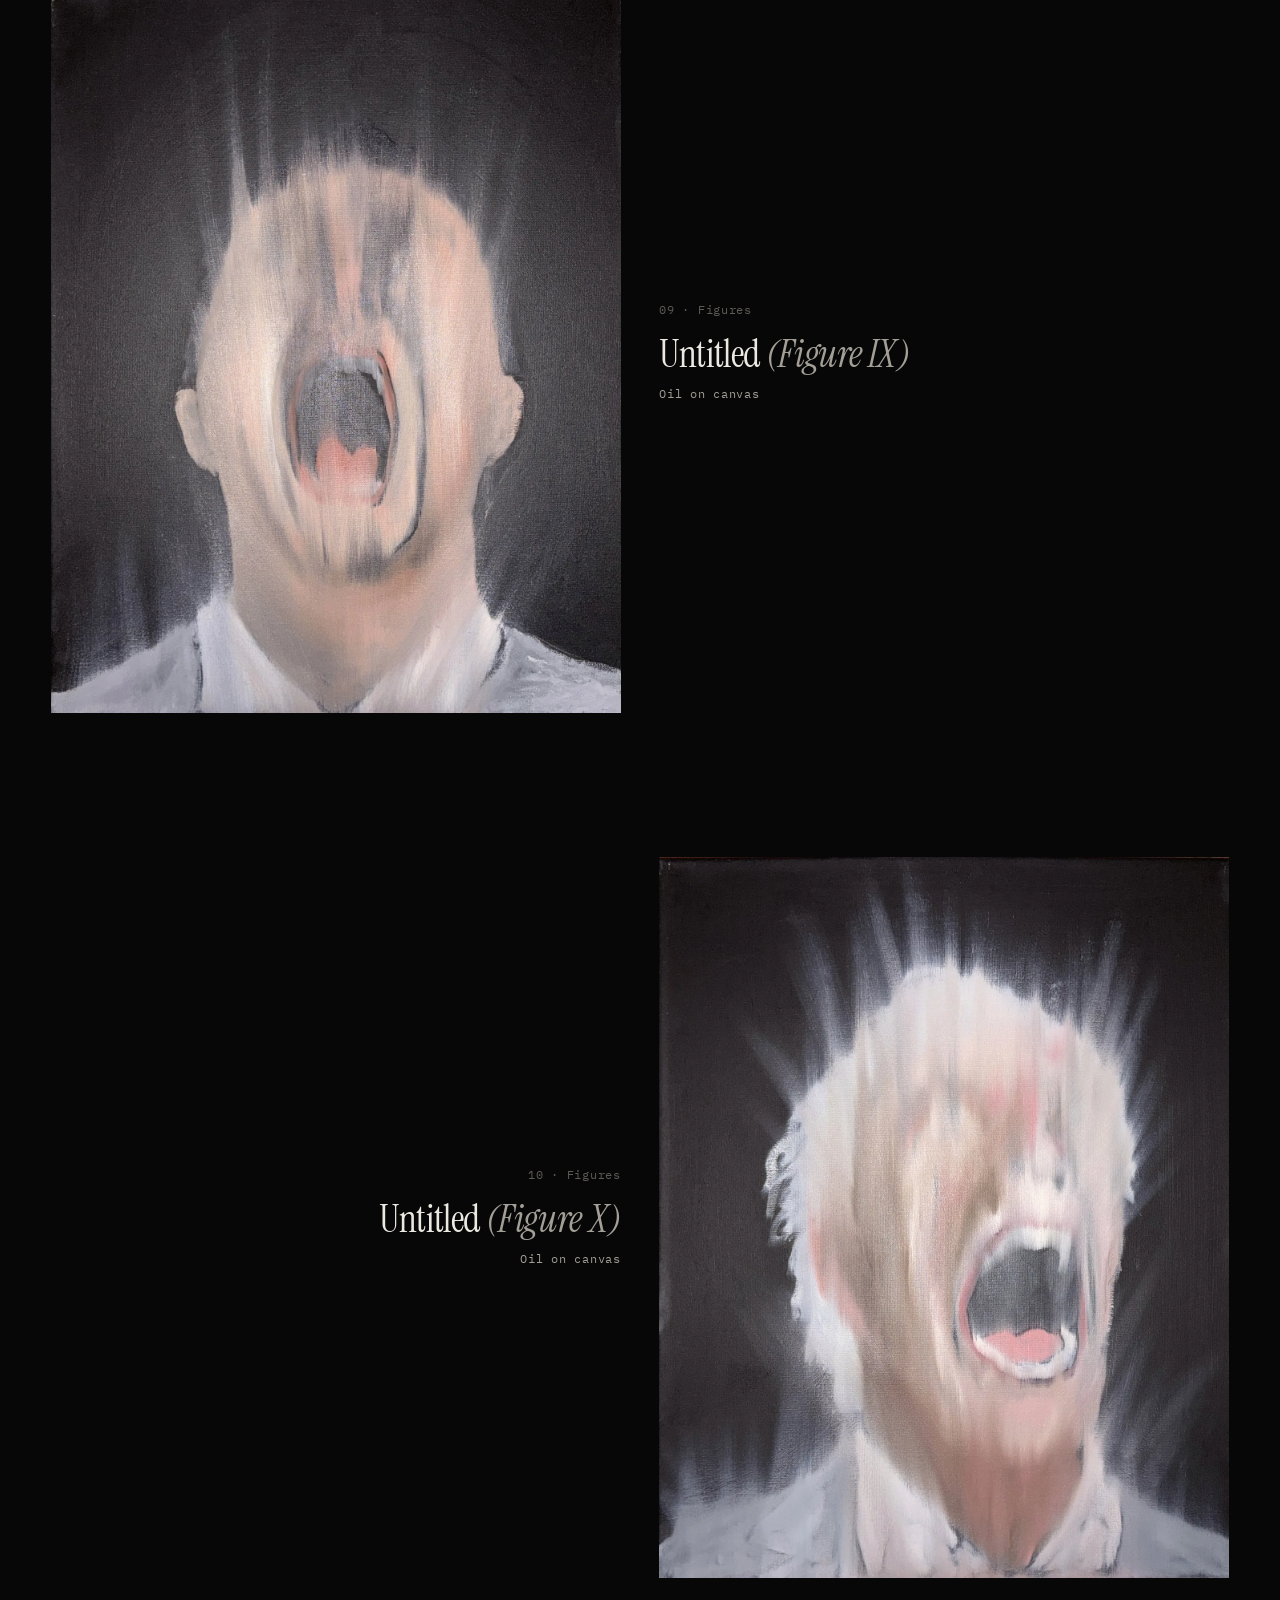
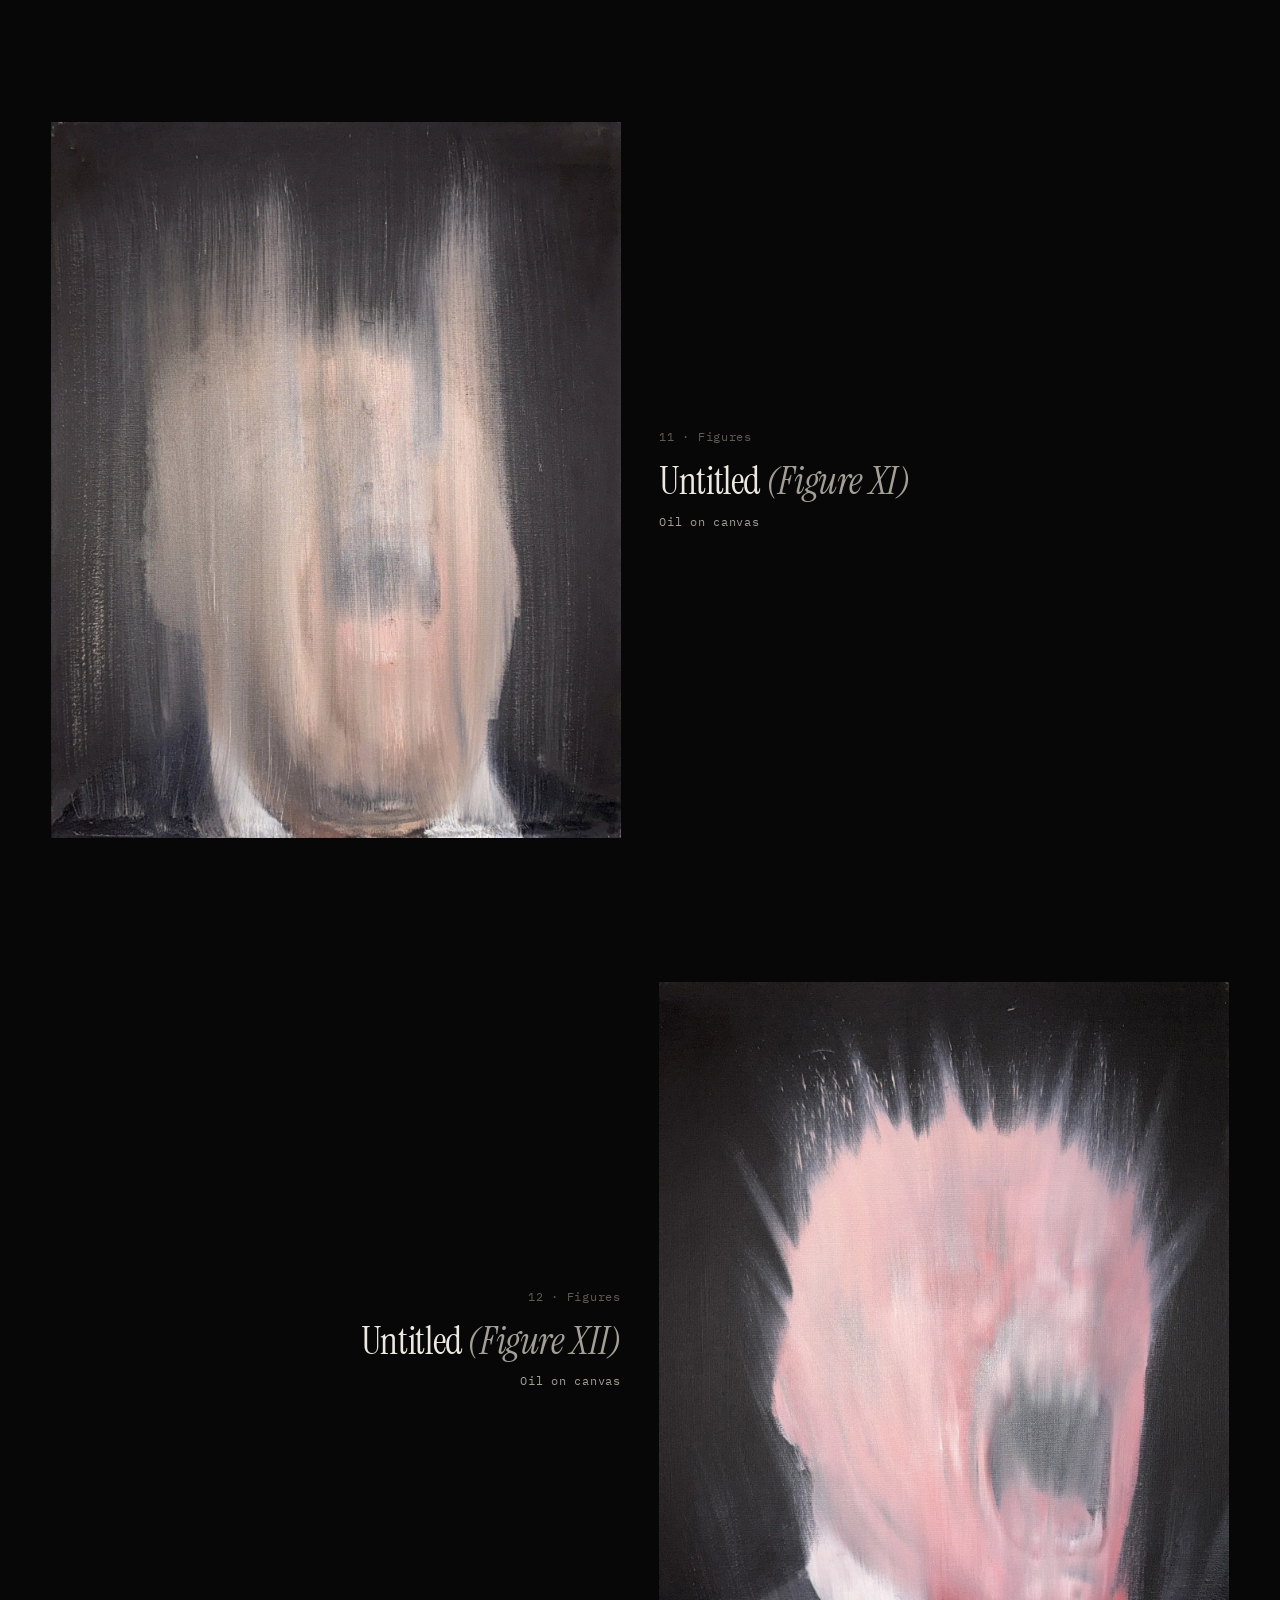
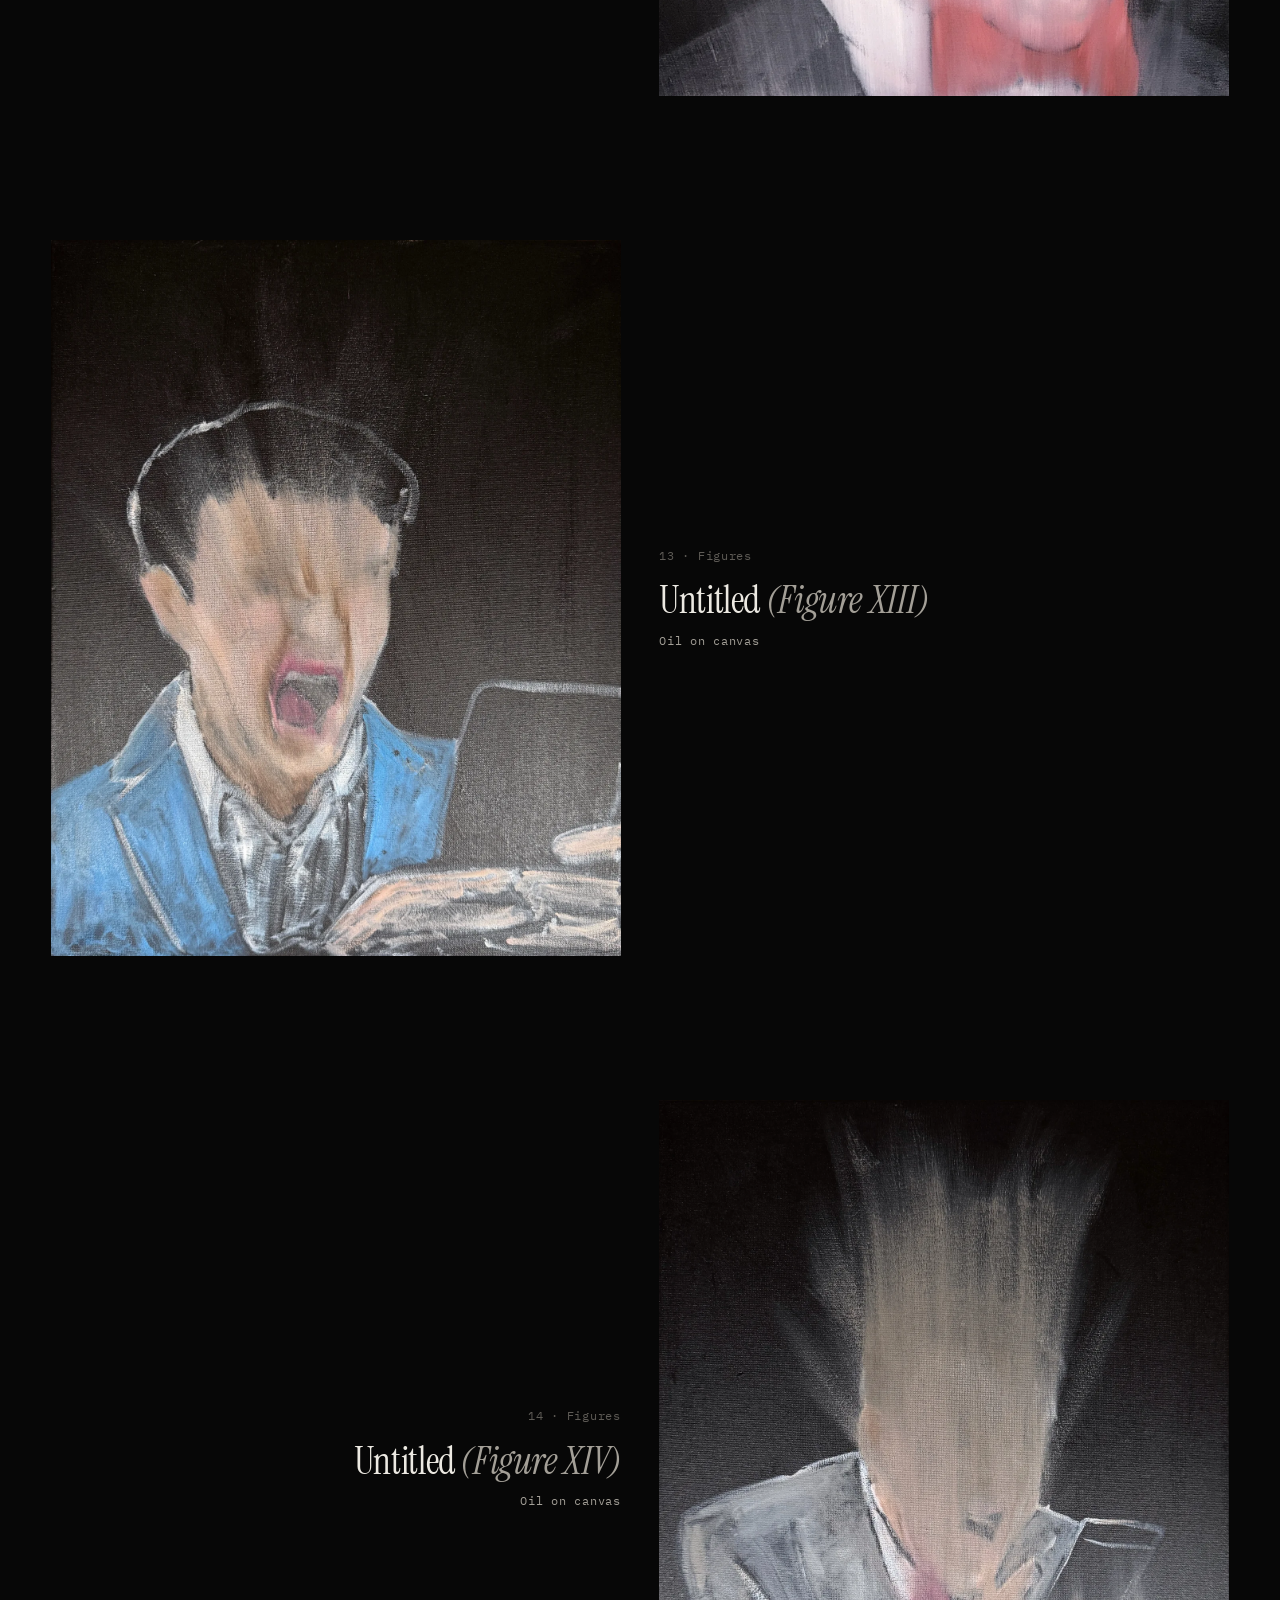
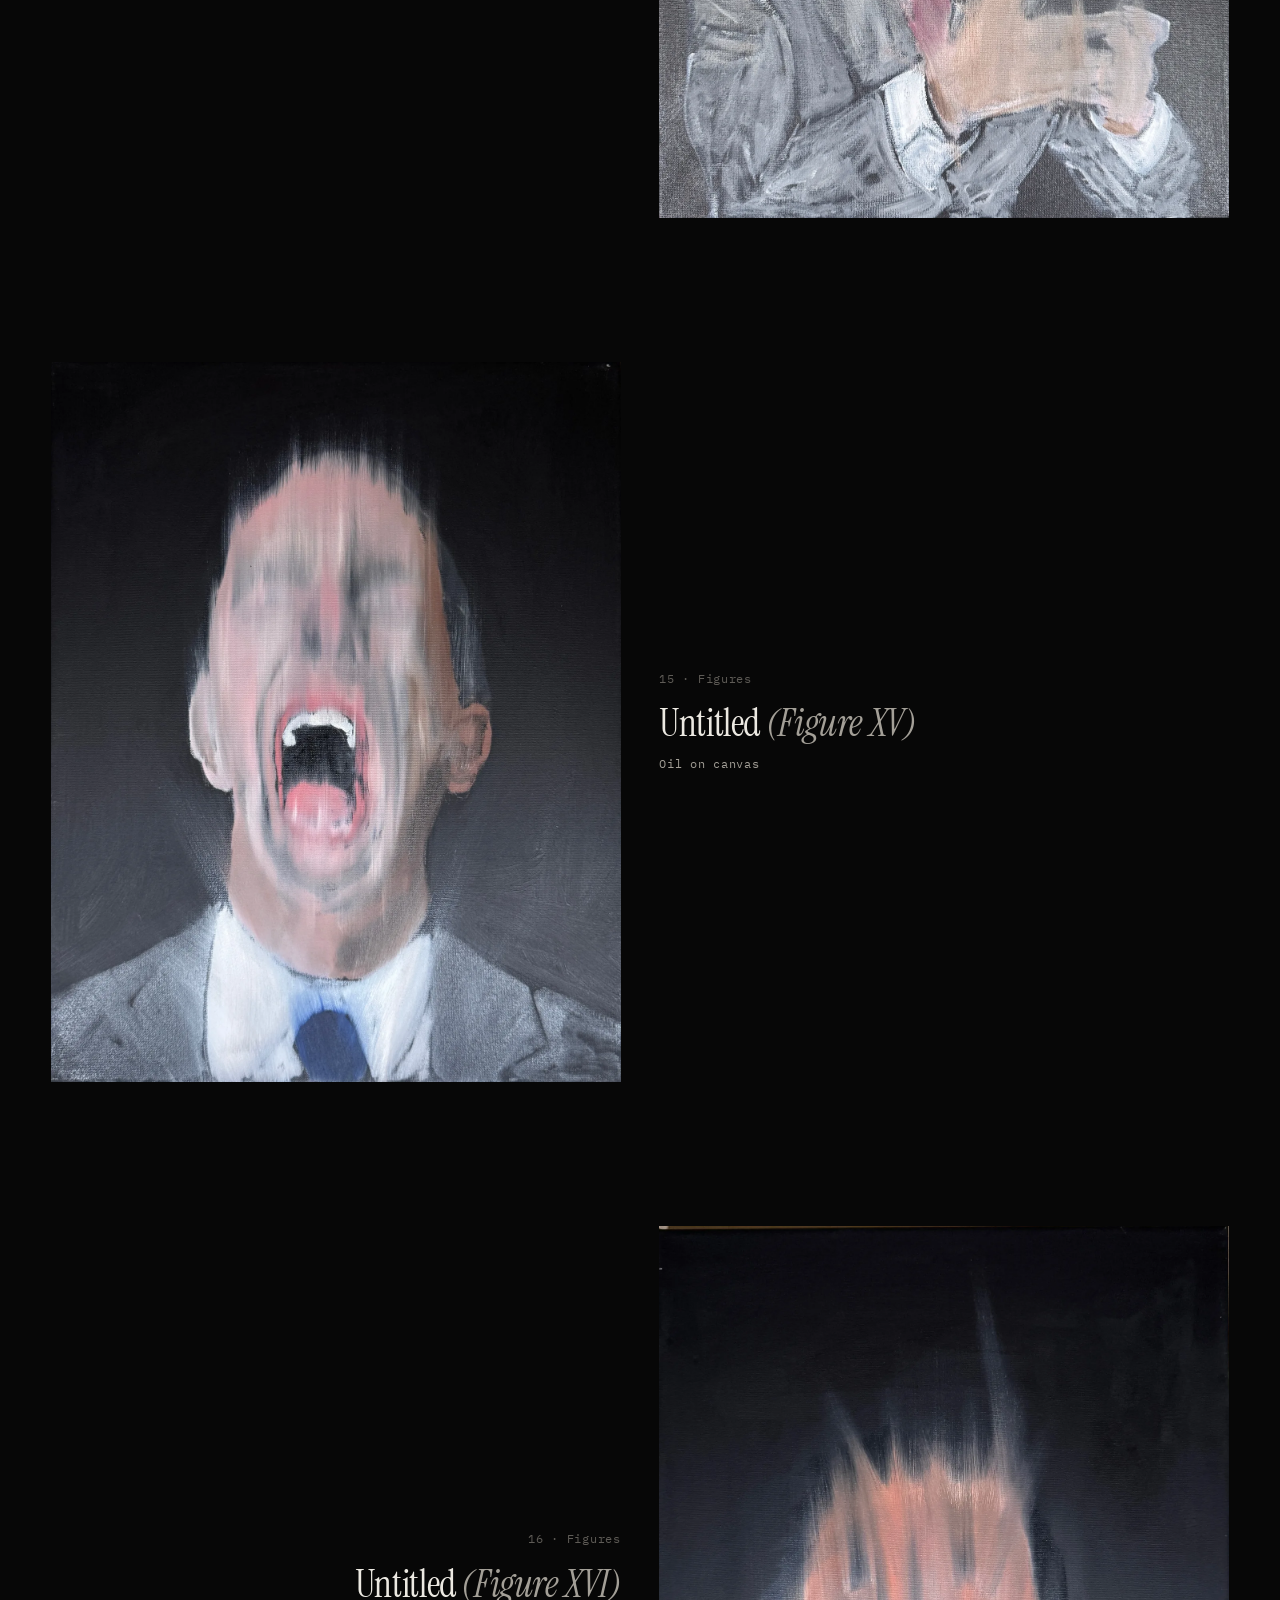
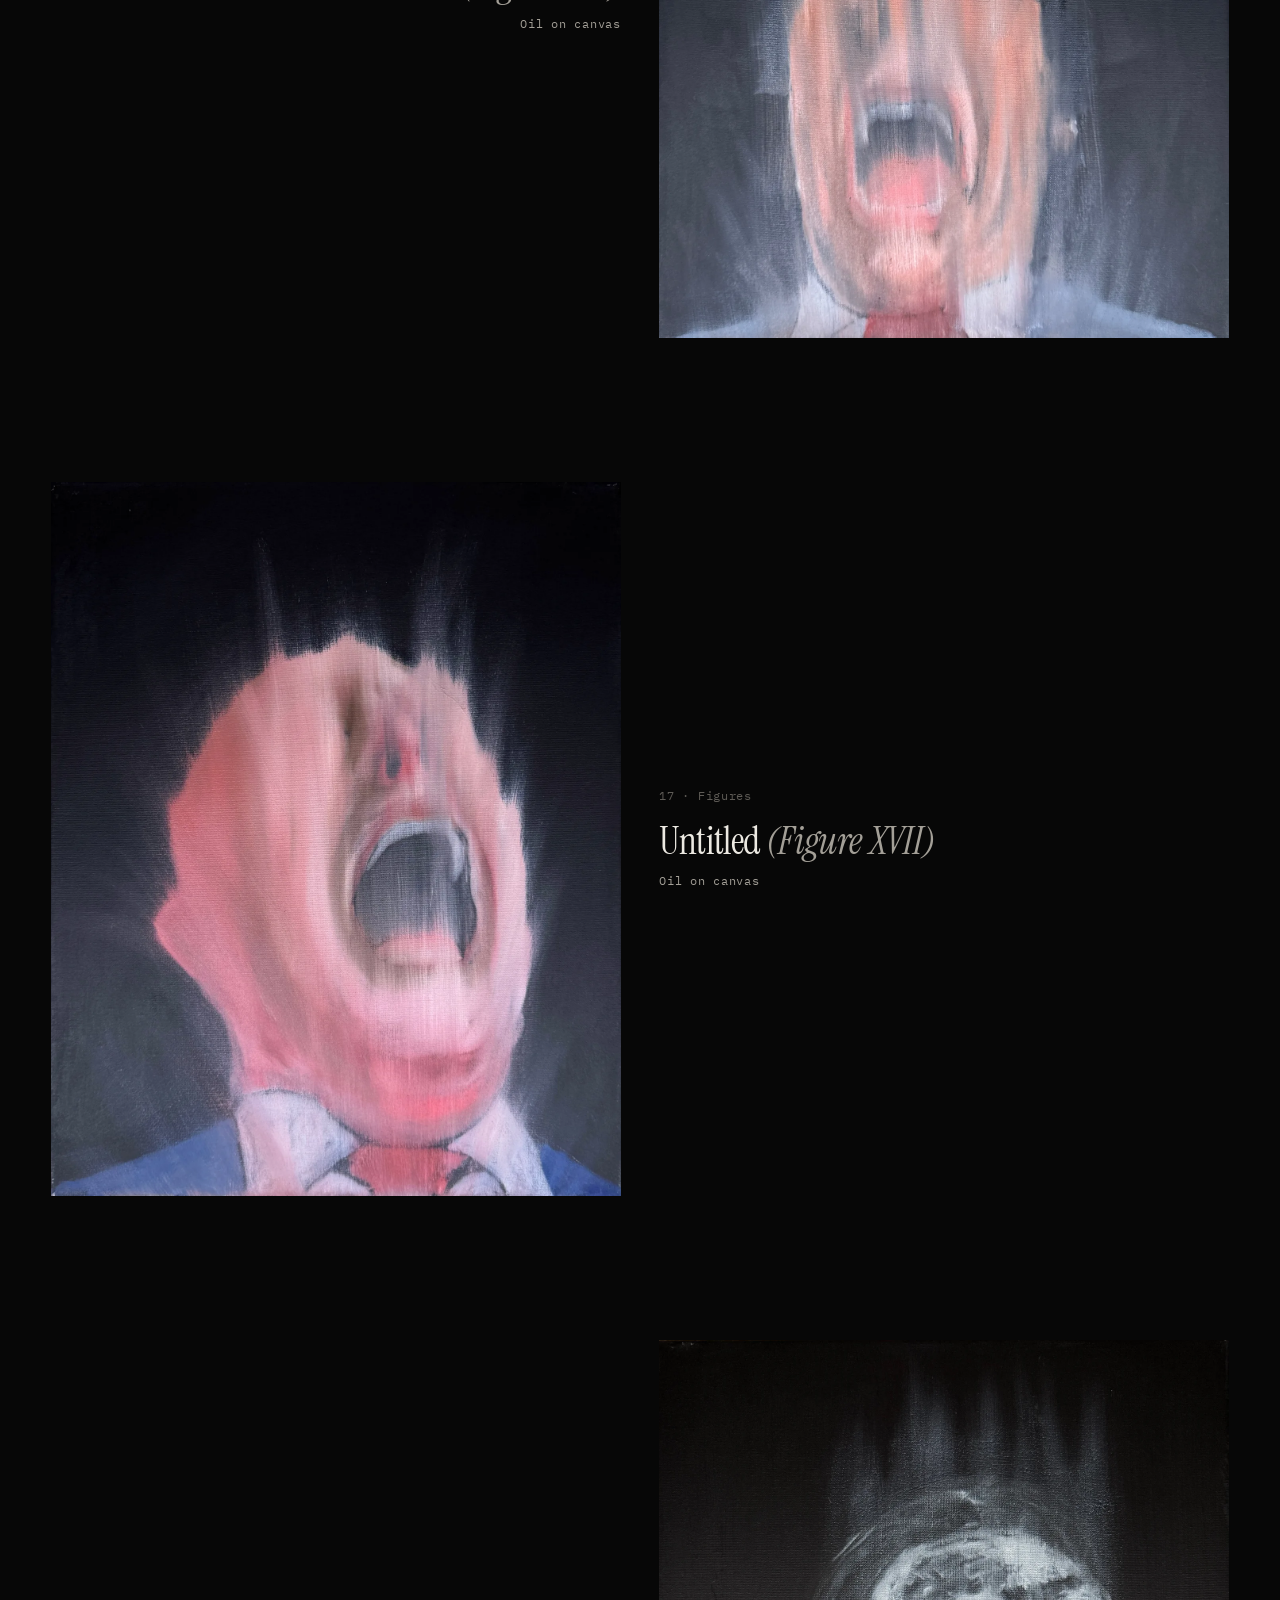
==== commit 91cd8641: "meta text matches the statement Co-Authored-By: Claude Fable 5.1 <noreply@anthropic.com>" ====
--- a/index.html
+++ b/index.html
@@ -4,9 +4,9 @@
 <meta charset="utf-8">
 <meta name="viewport" content="width=device-width, initial-scale=1">
 <title>Brian Olek — Oil Painter, New York</title>
-<meta name="description" content="Brian Olek paints American life as it is: people at work, men in suits, cars at speed. Oil on canvas, made in New York.">
+<meta name="description" content="Brian Olek paints life as it is: people at work, men in suits, cars at speed. Oil on canvas, made in New York.">
 <meta property="og:title" content="Brian Olek — Oil Painter">
-<meta property="og:description" content="American life as it is. Oil on canvas, New York.">
+<meta property="og:description" content="Life as it is. Oil on canvas, New York.">
 <meta property="og:image" content="img/full/w02.webp">
 <meta name="theme-color" content="#070707">
 <link rel="preconnect" href="https://fonts.googleapis.com">
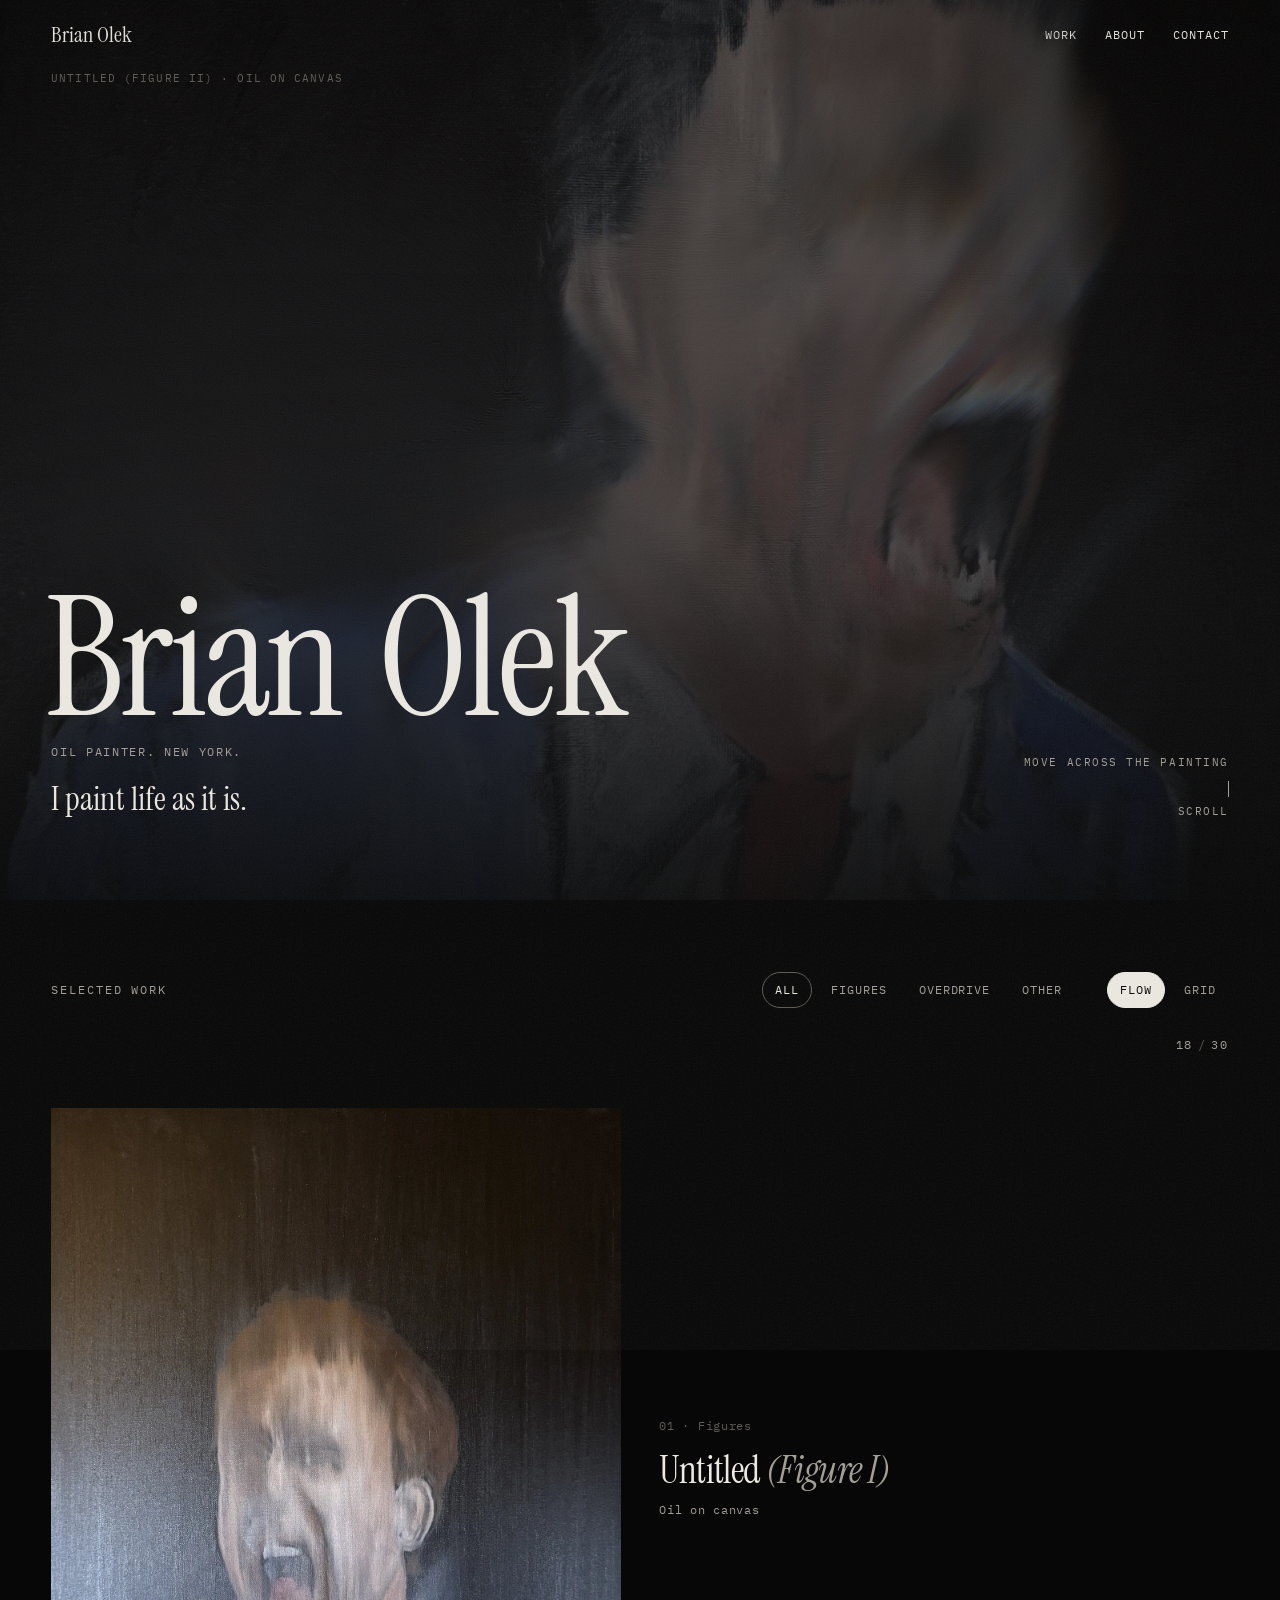
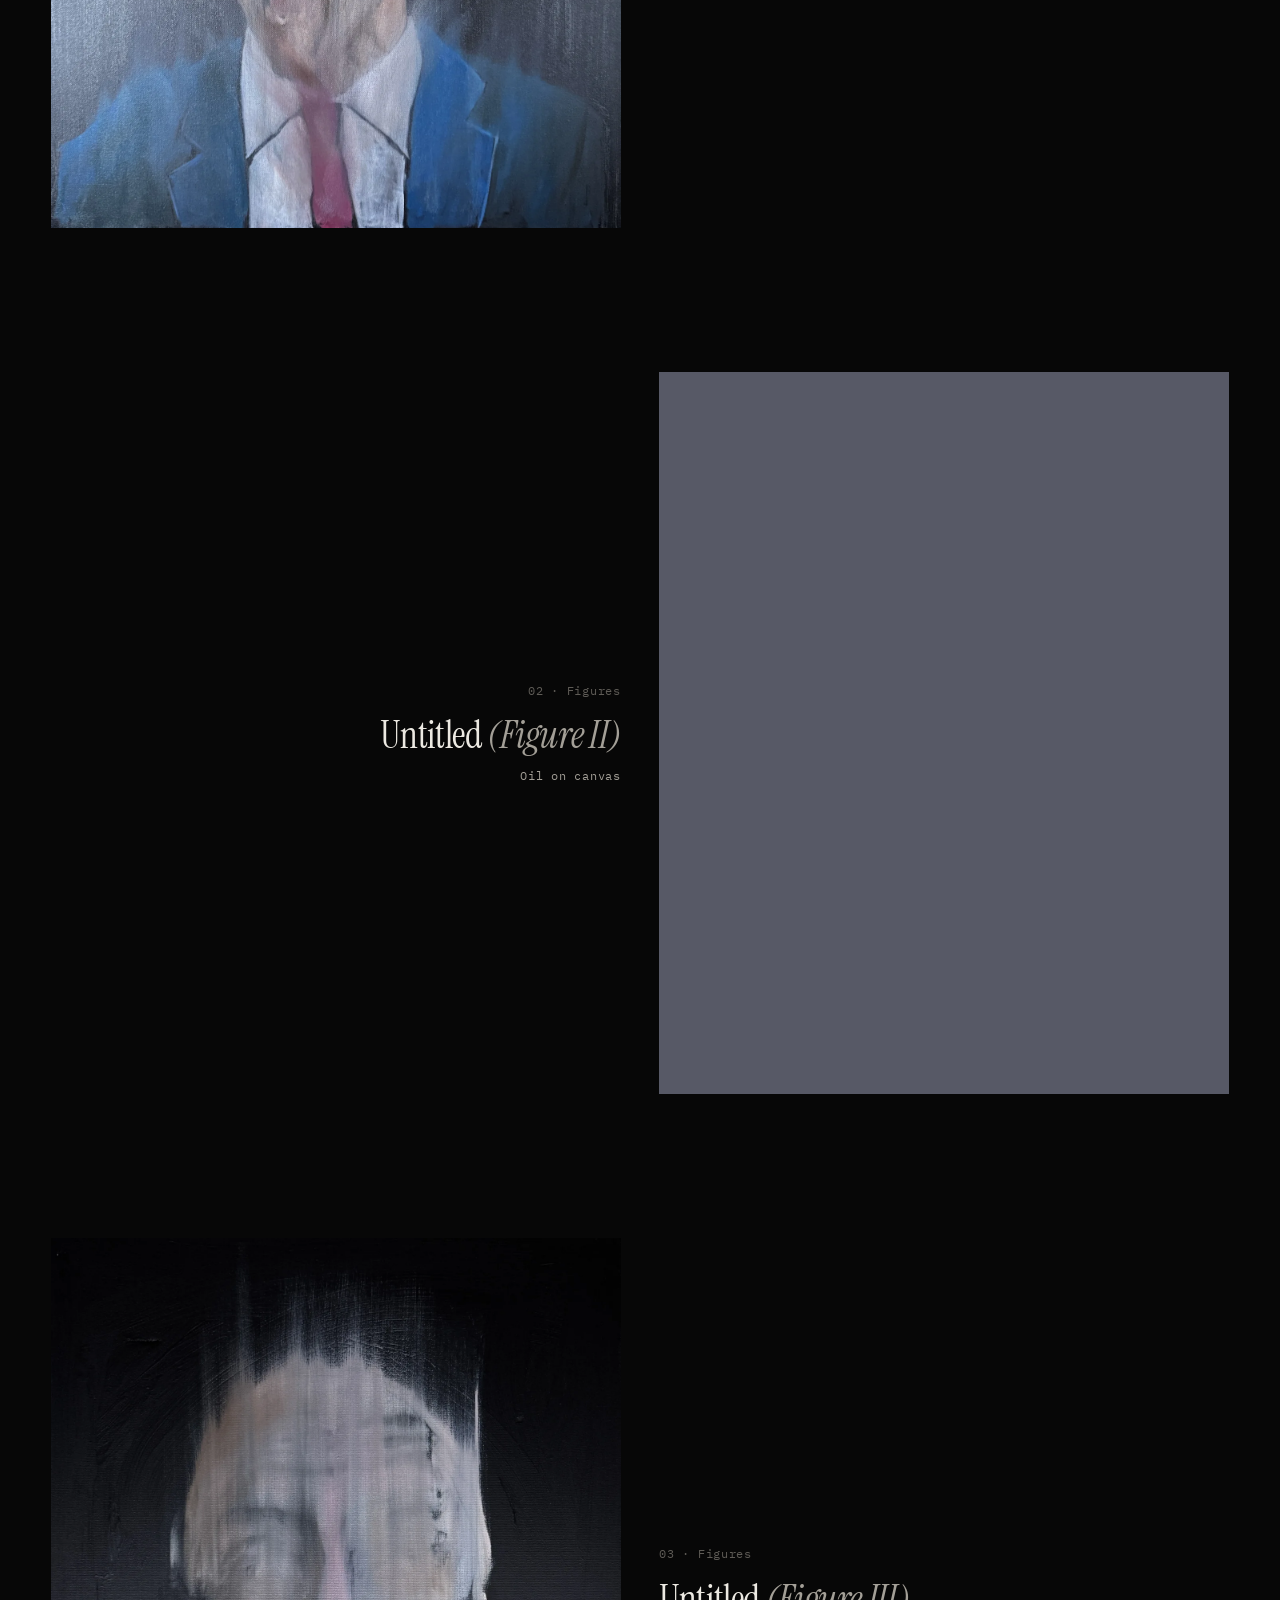
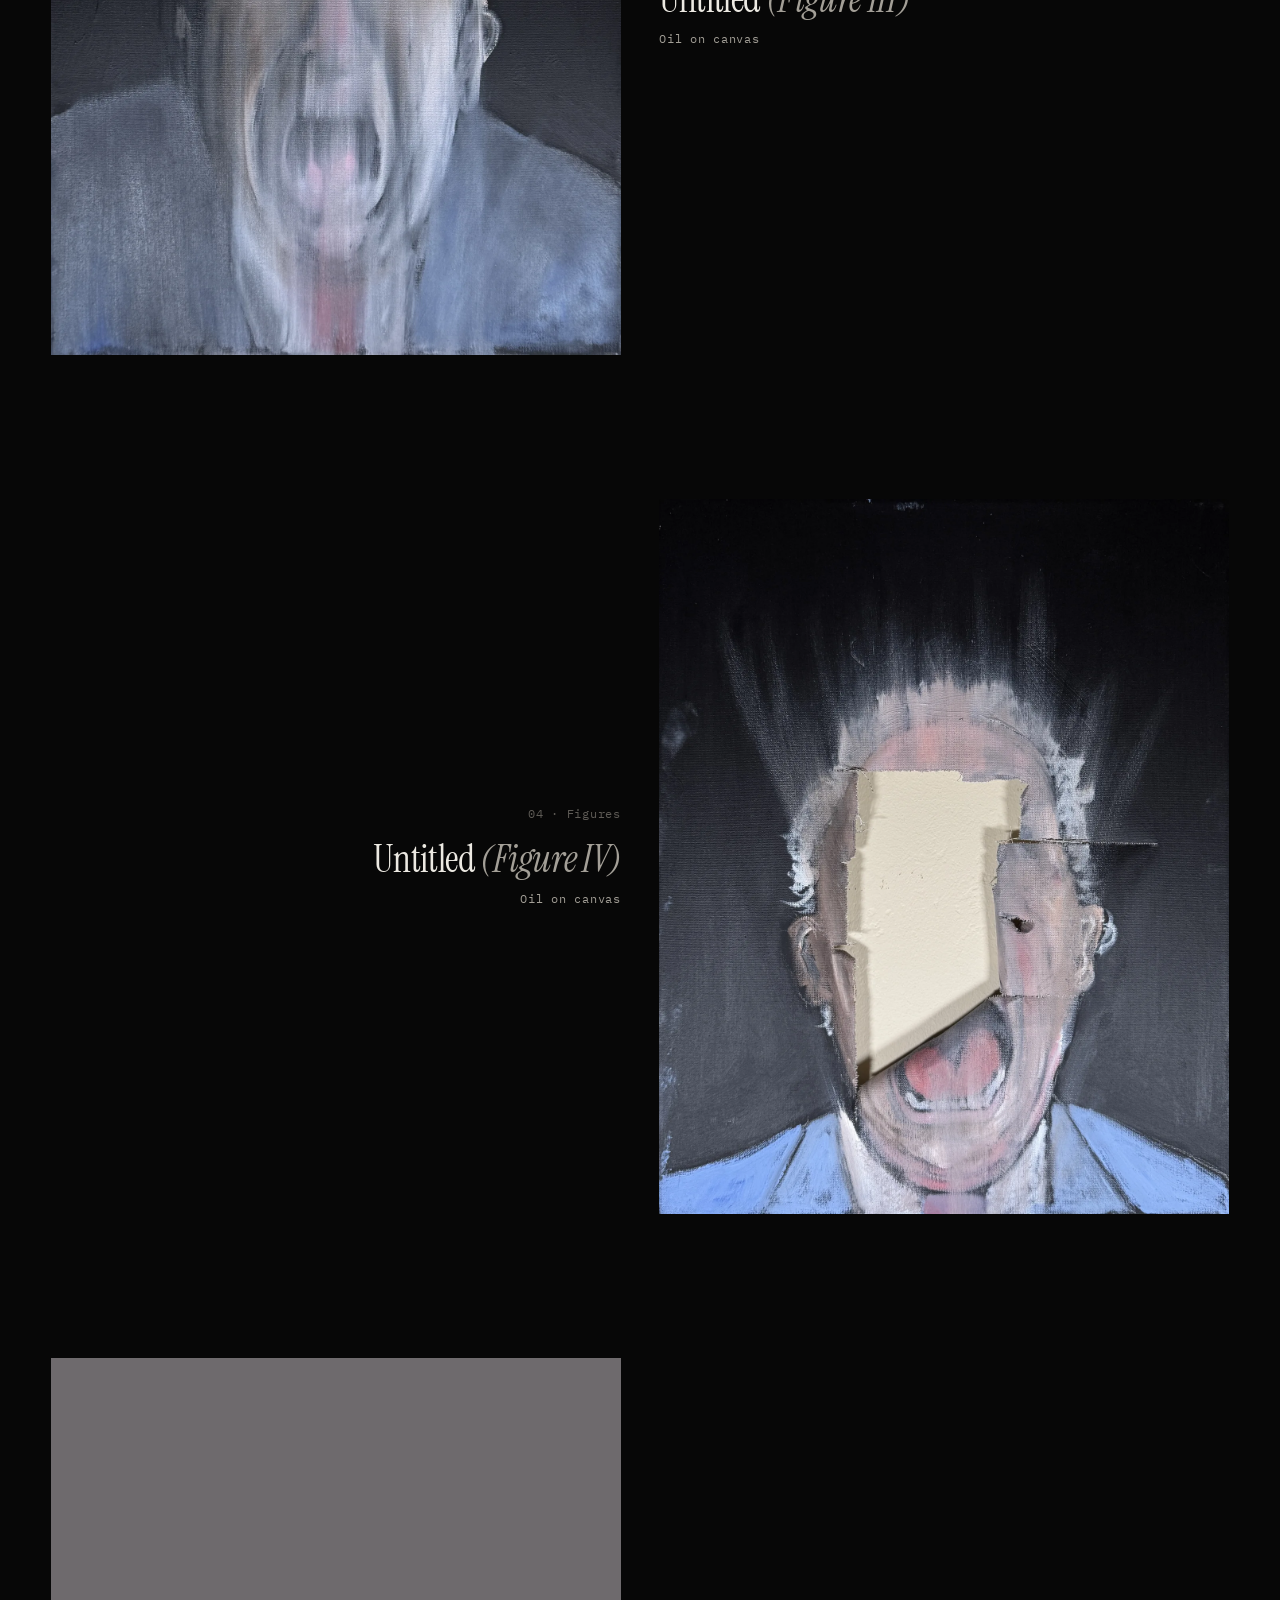
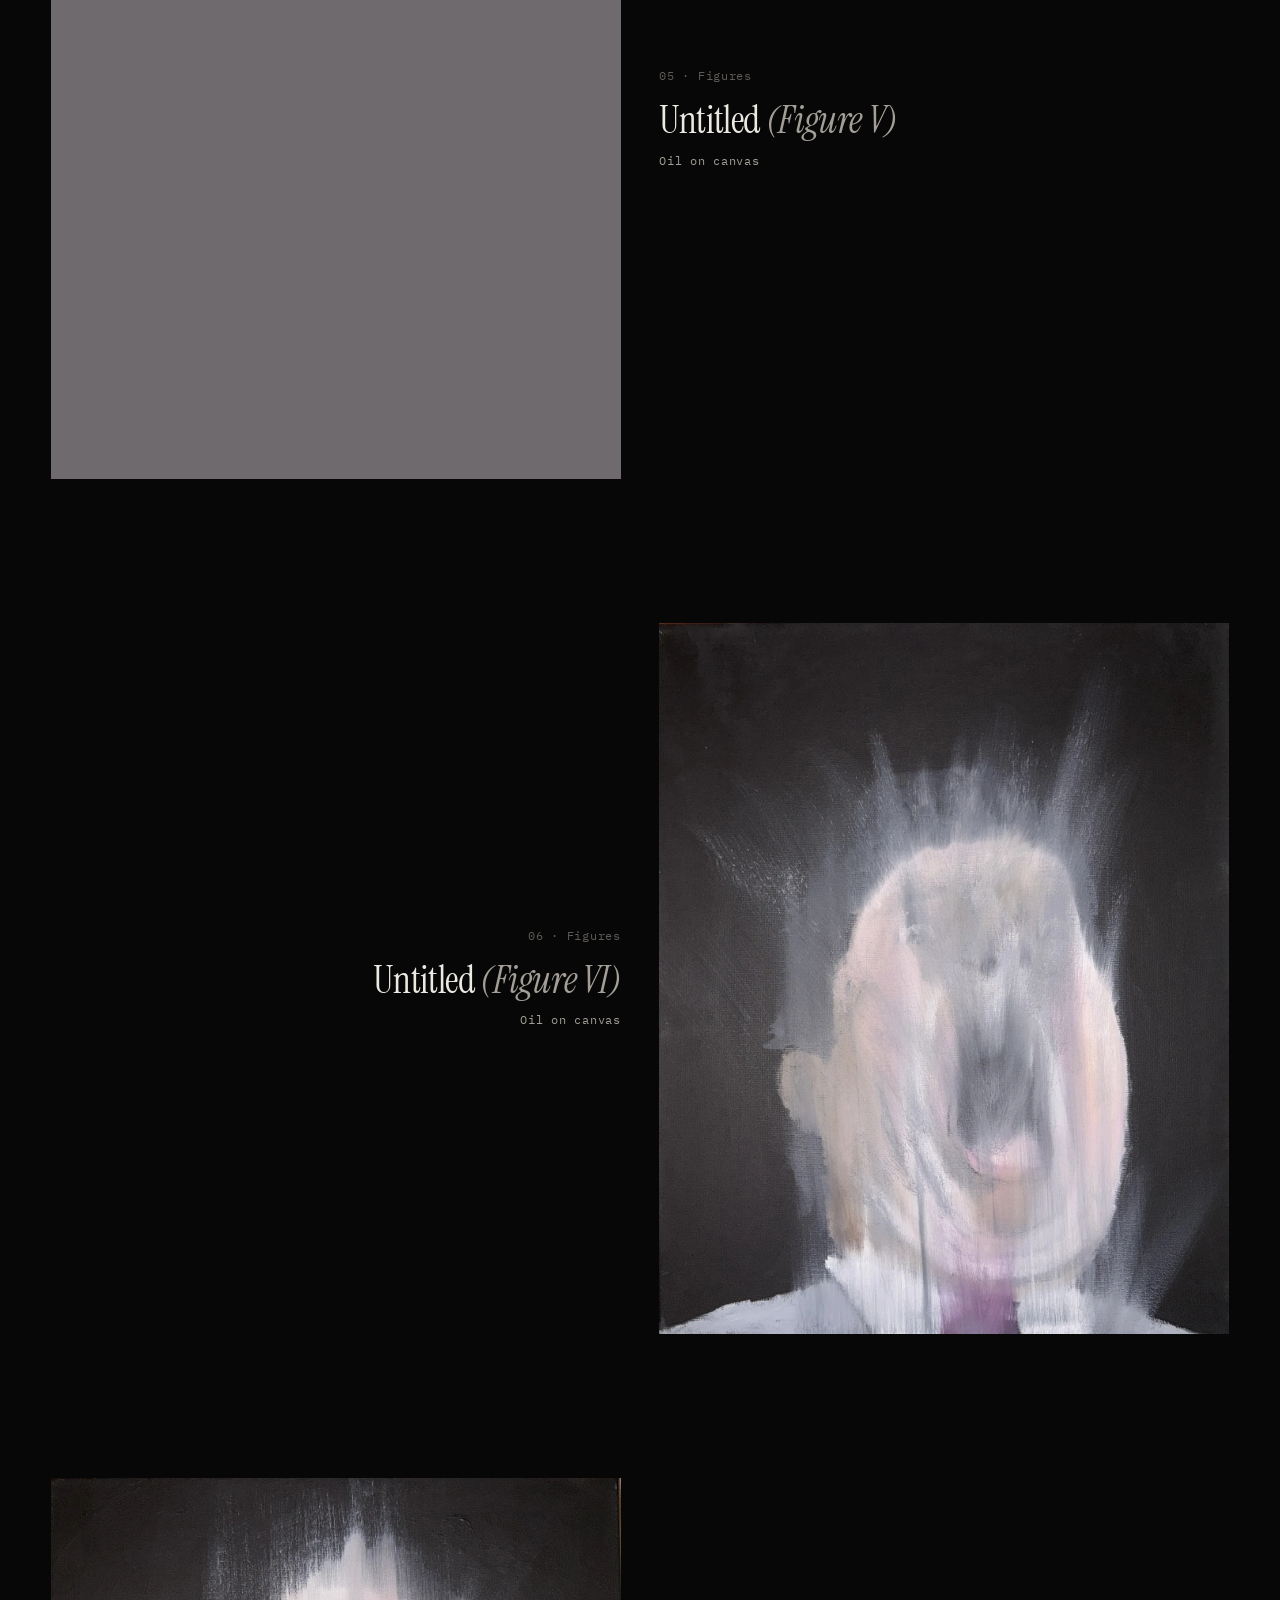
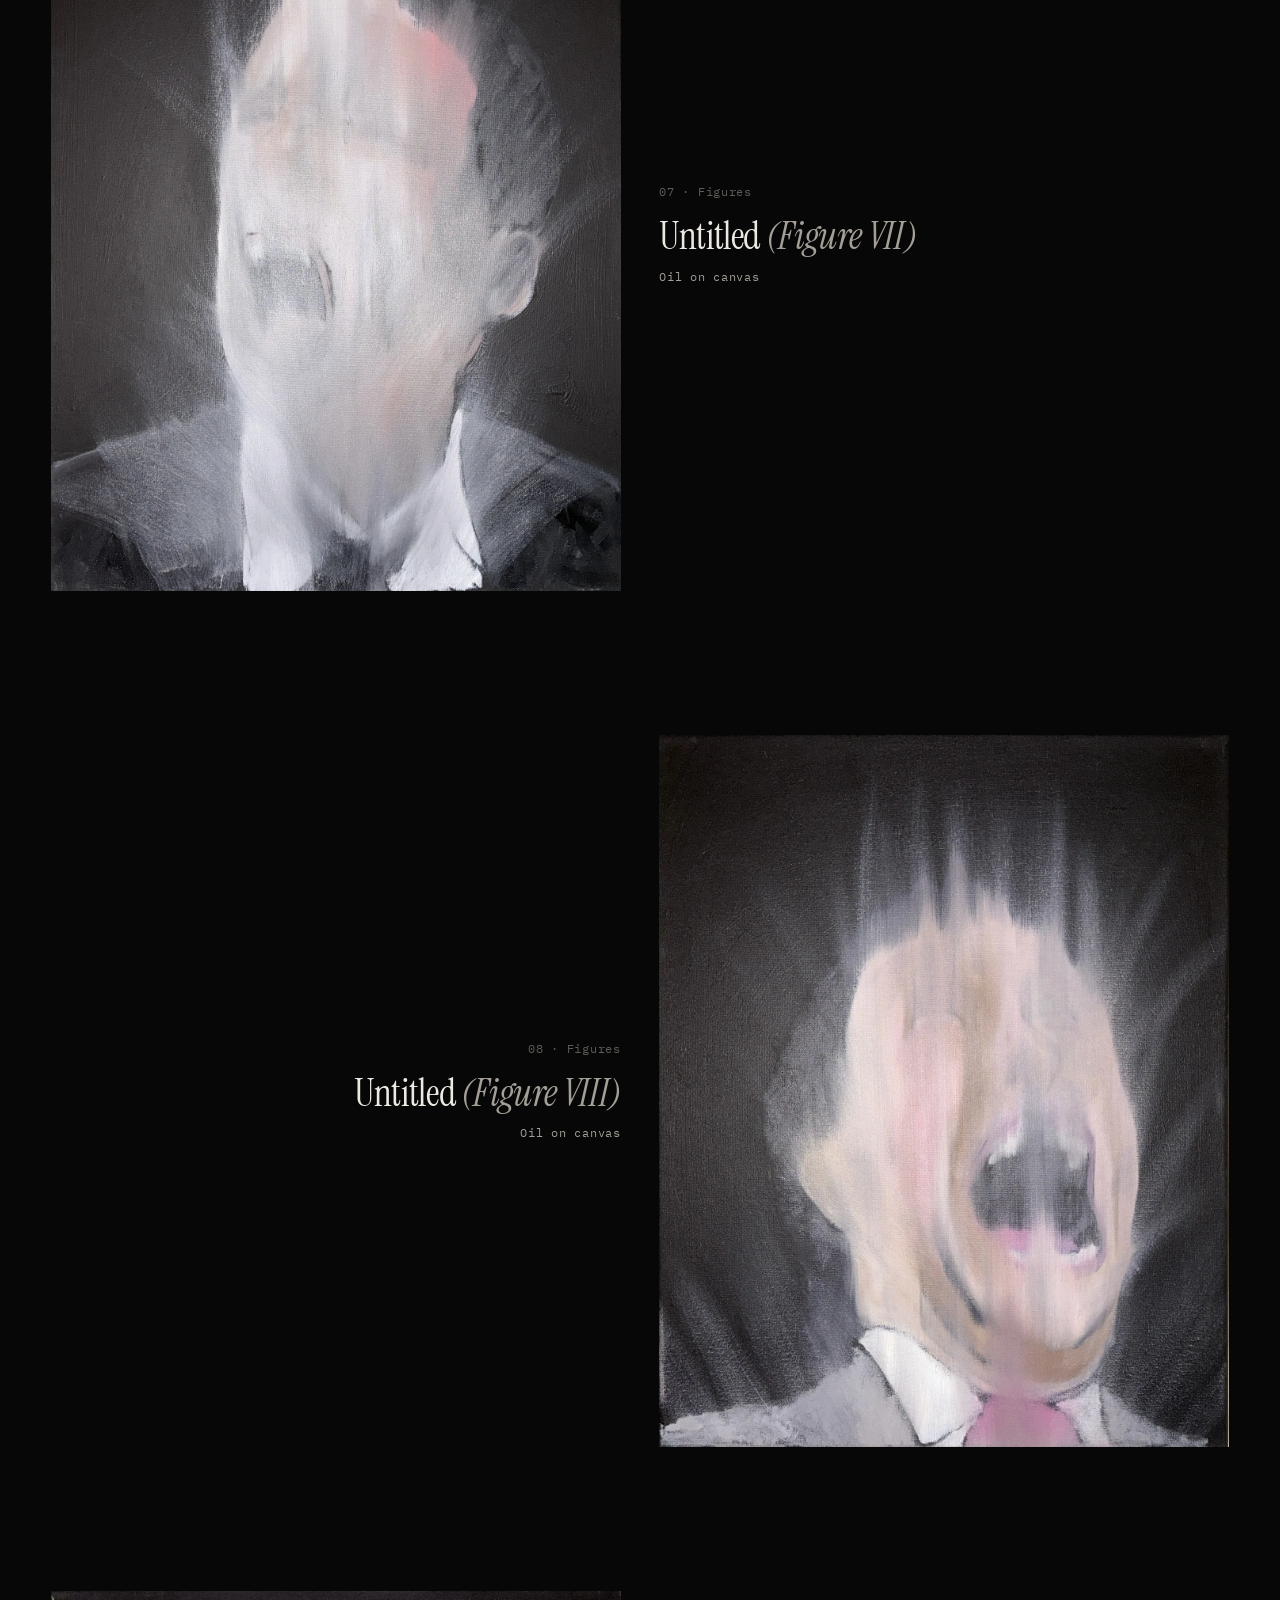
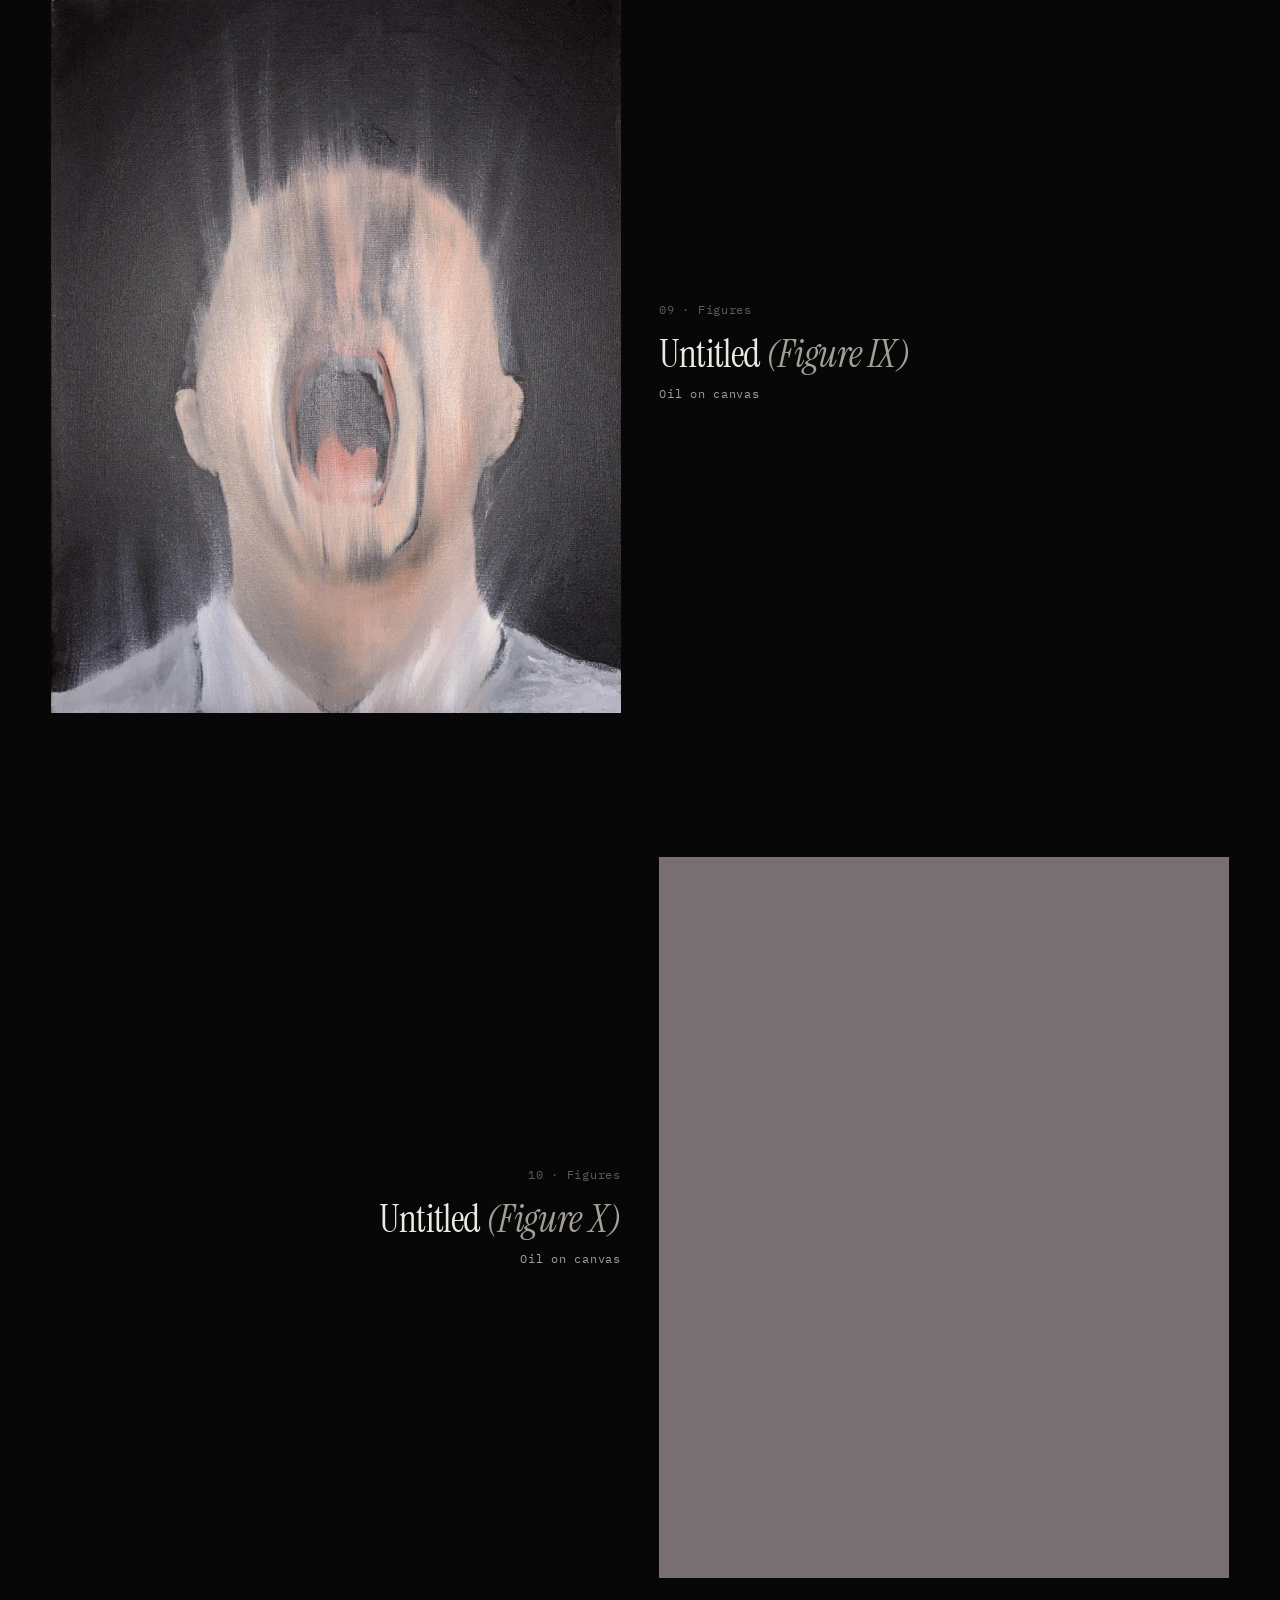
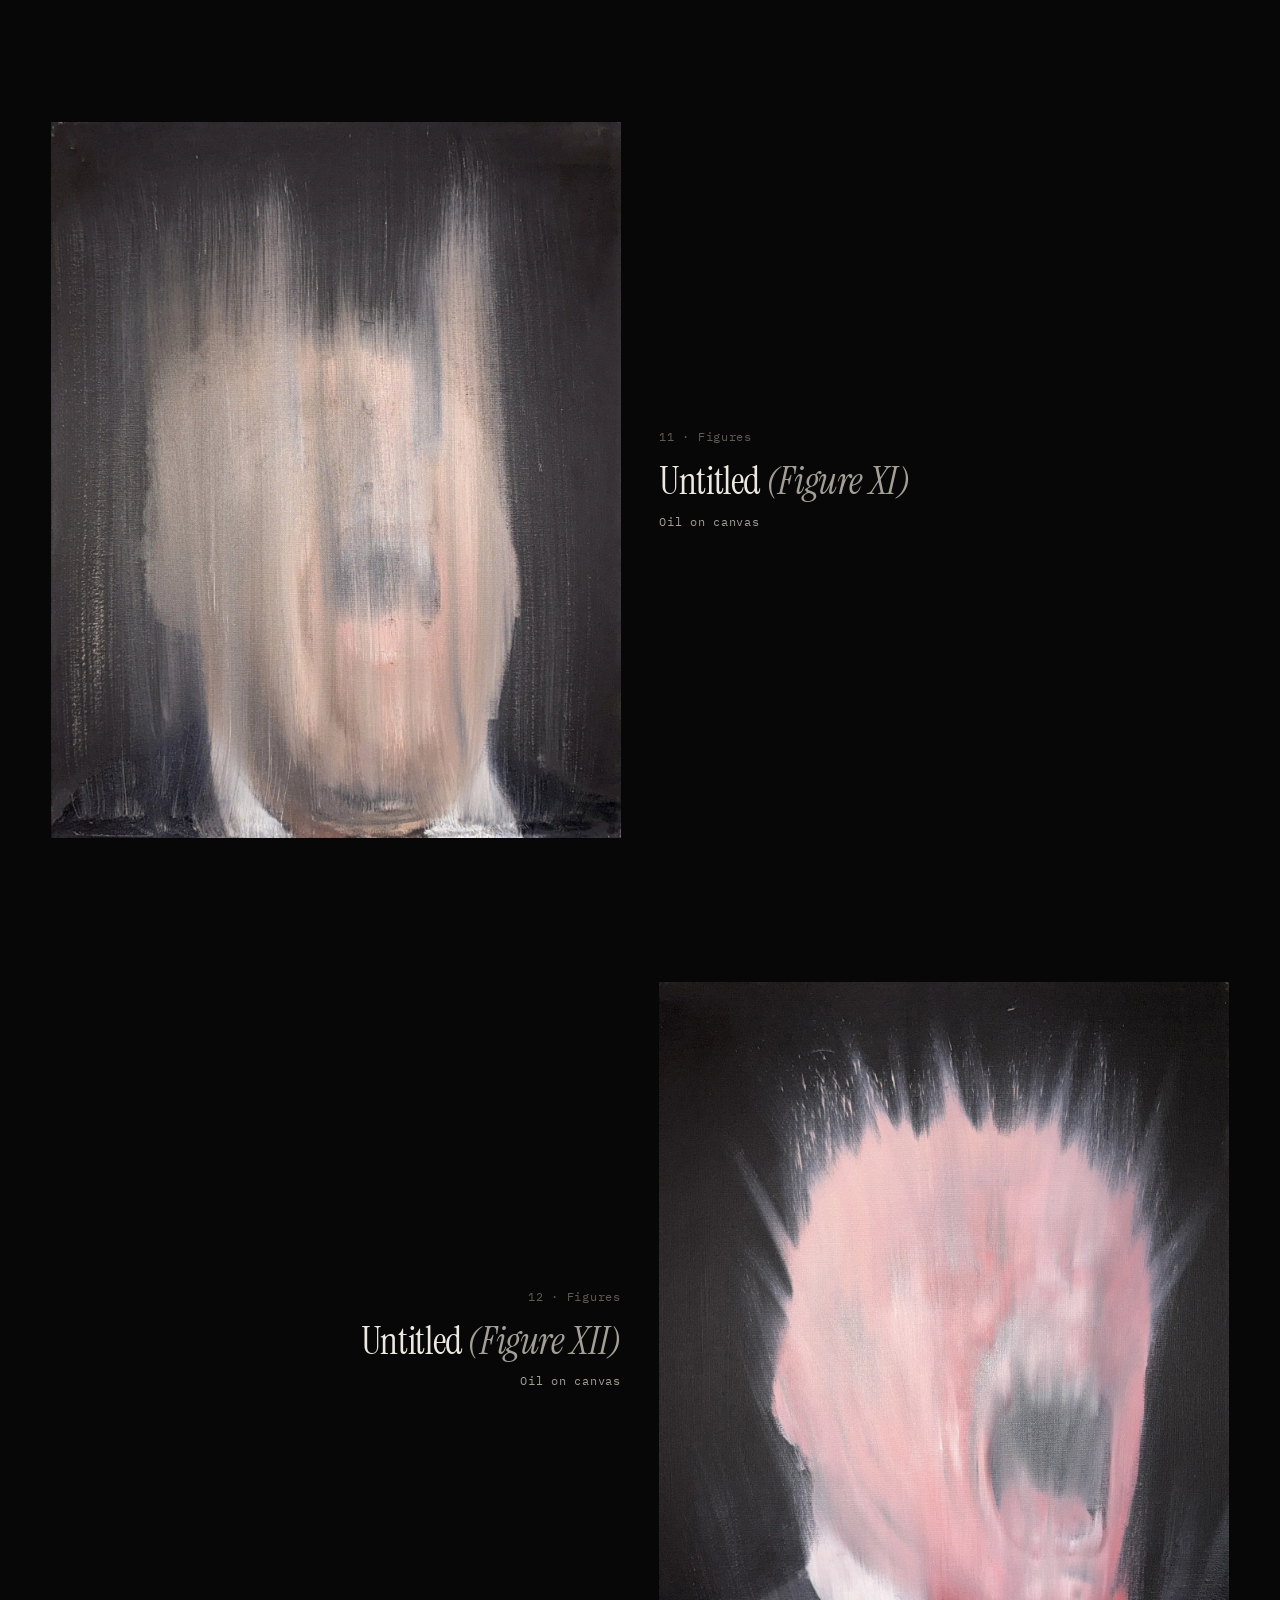
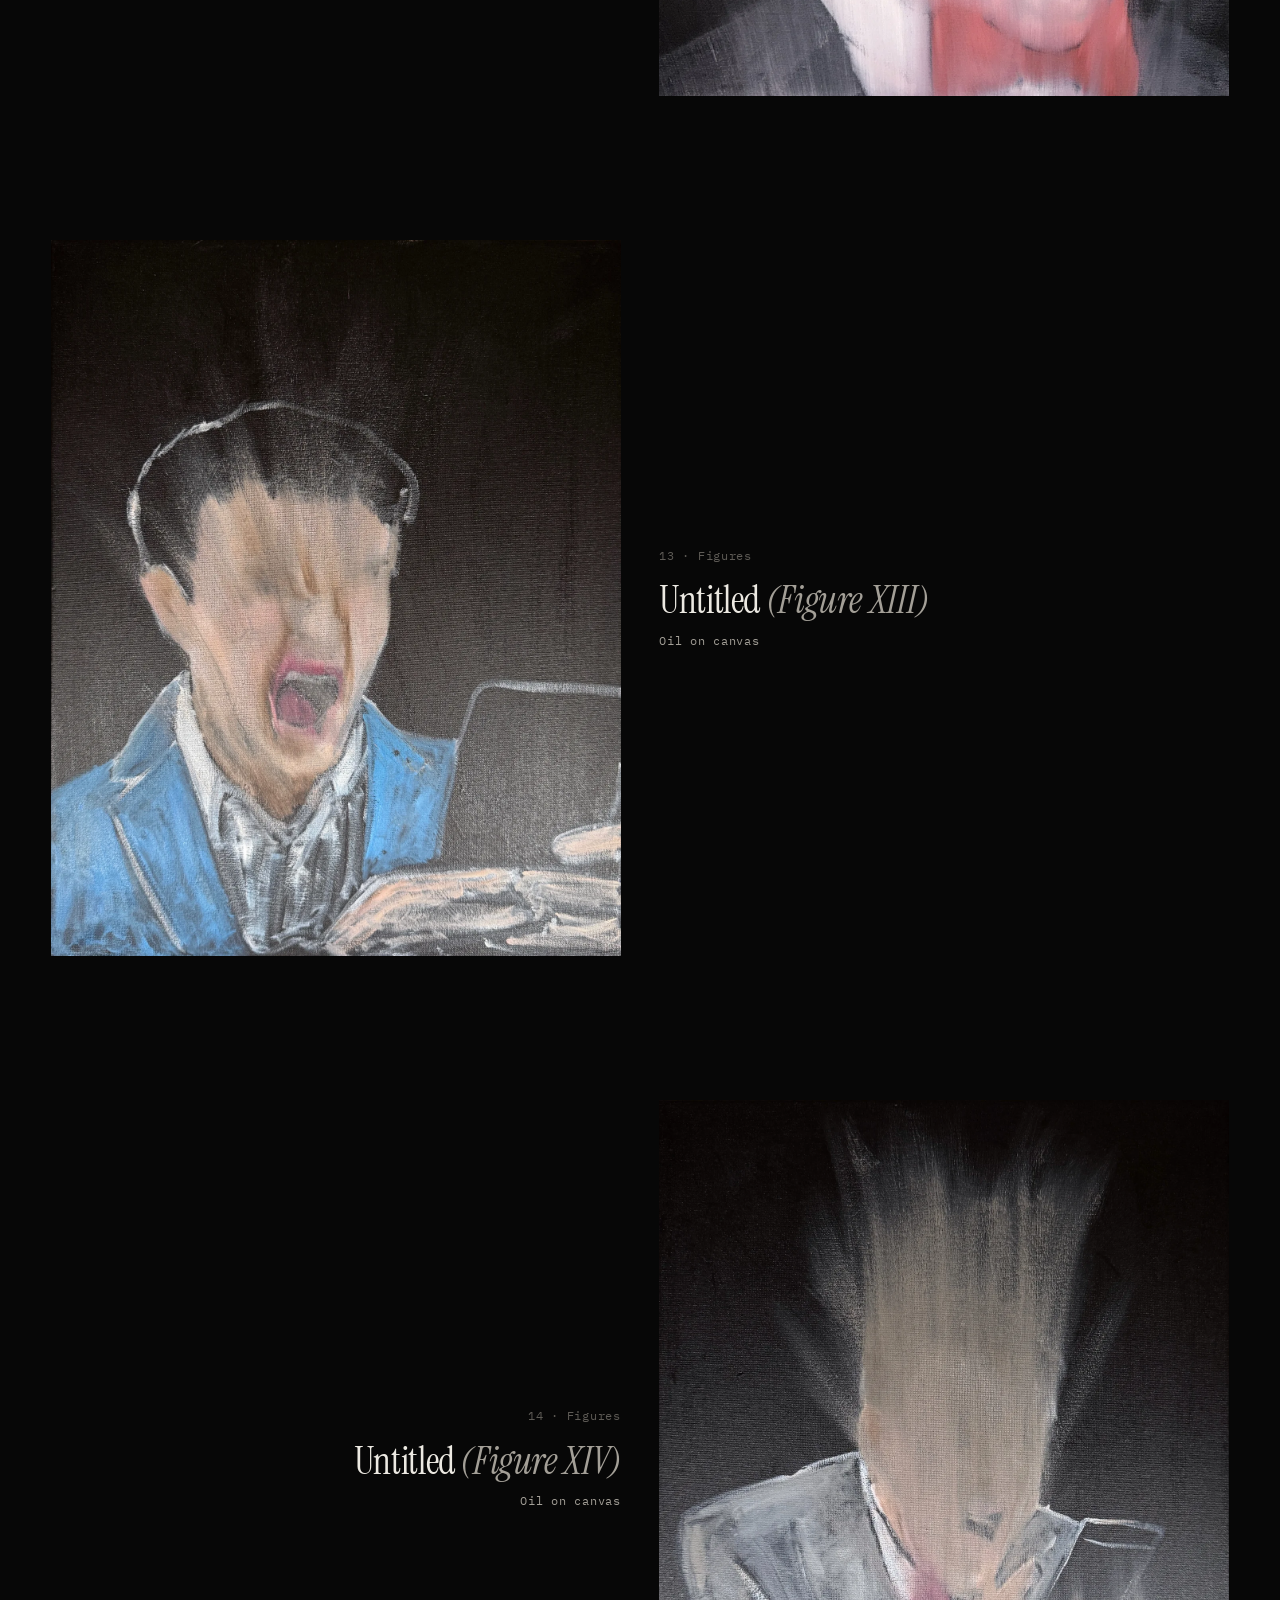
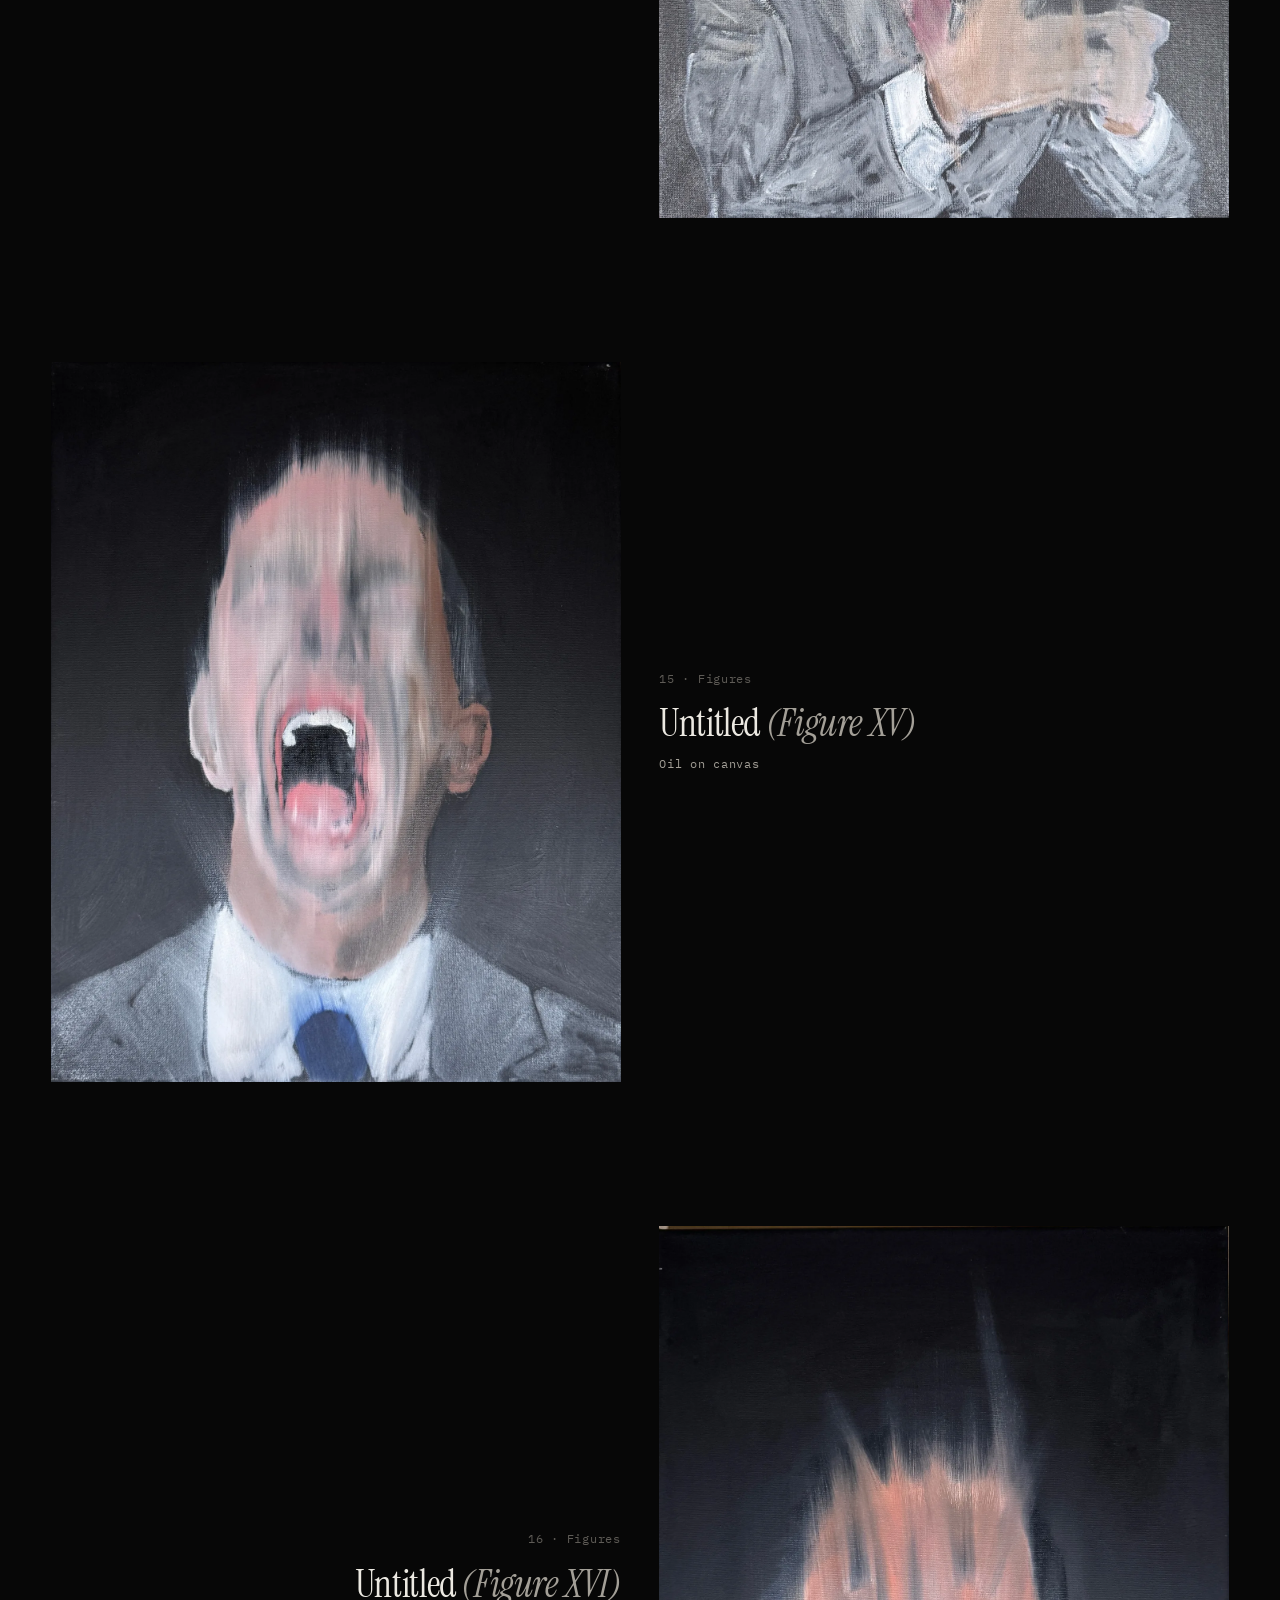
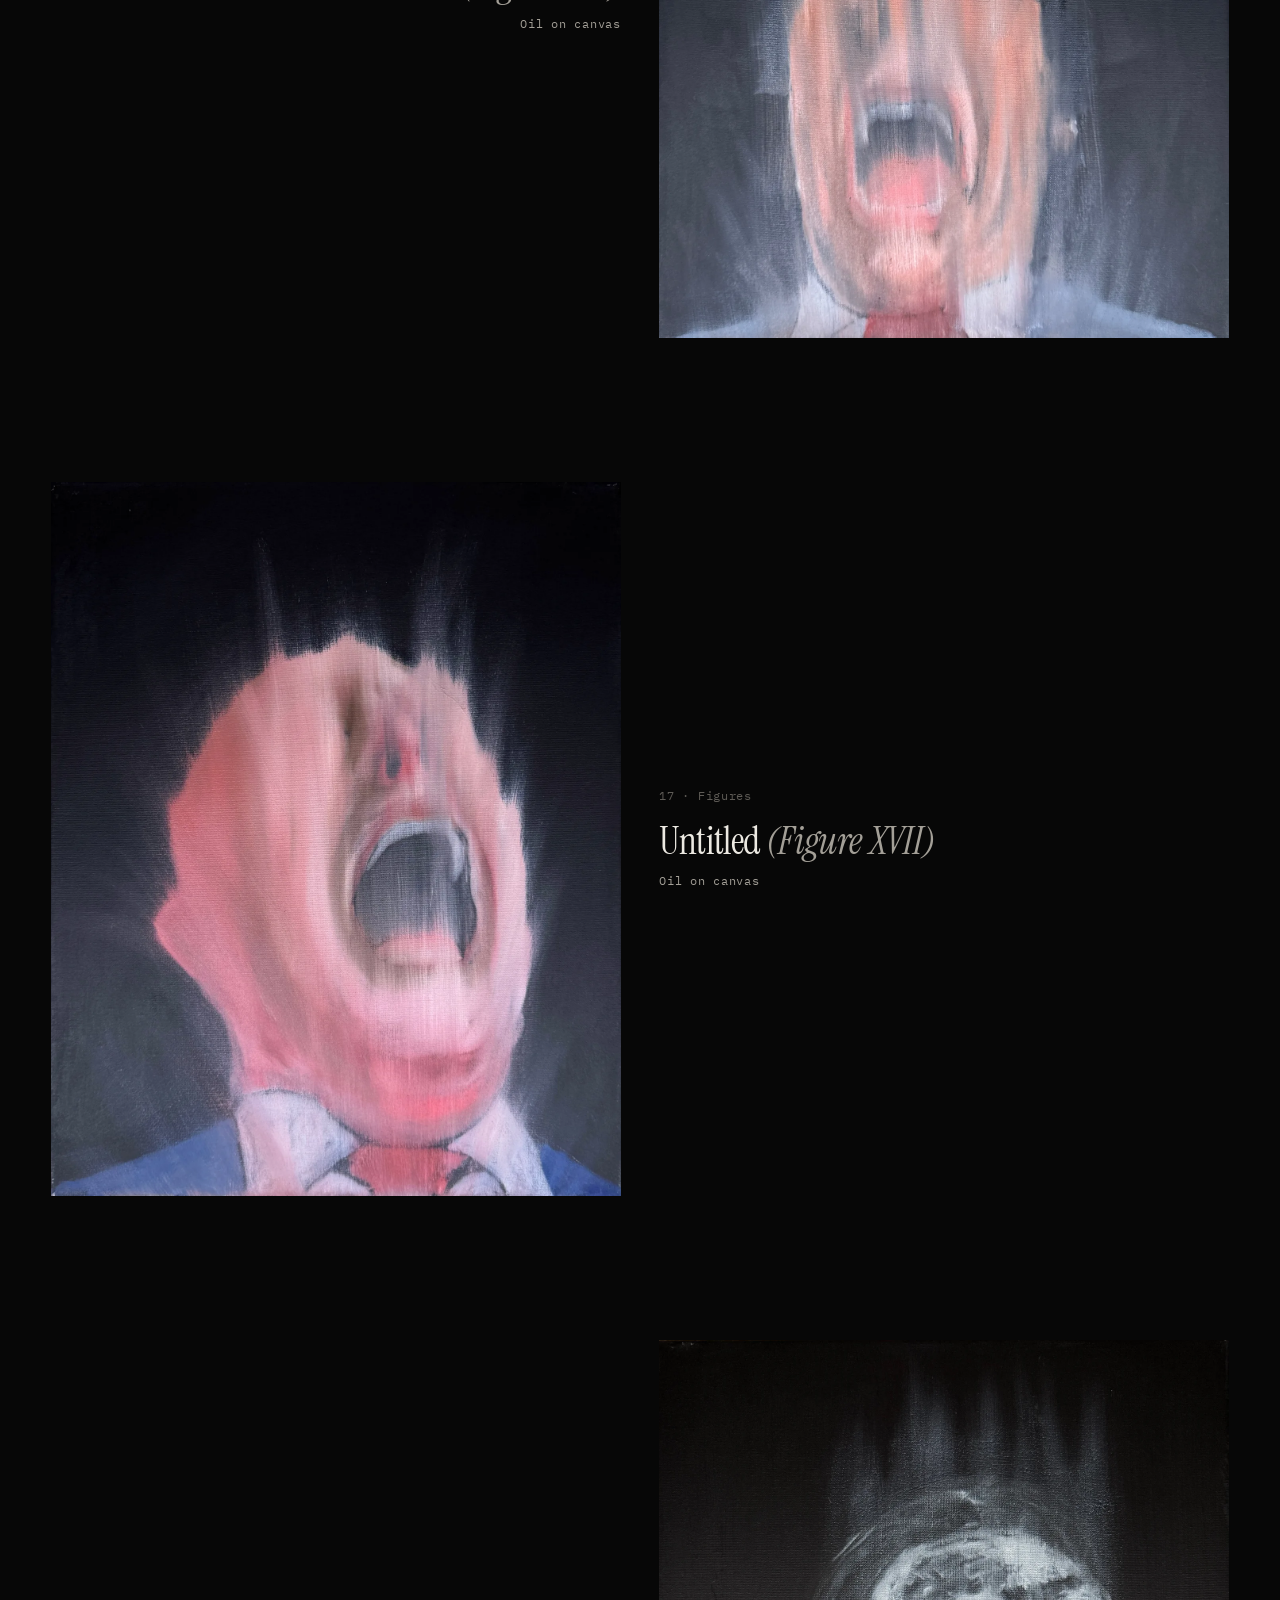
==== commit 4c9e0d3a: "statement: drop every mention of people at work Co-Authored-By: Claude Fable 5.1 <noreply@anthropic." ====
--- a/index.html
+++ b/index.html
@@ -4,7 +4,7 @@
 <meta charset="utf-8">
 <meta name="viewport" content="width=device-width, initial-scale=1">
 <title>Brian Olek — Oil Painter, New York</title>
-<meta name="description" content="Brian Olek paints life as it is: people at work, men in suits, cars at speed. Oil on canvas, made in New York.">
+<meta name="description" content="Brian Olek paints life as it is. Oil on canvas, made in New York.">
 <meta property="og:title" content="Brian Olek — Oil Painter">
 <meta property="og:description" content="Life as it is. Oil on canvas, New York.">
 <meta property="og:image" content="img/full/w02.webp">
@@ -43,7 +43,7 @@
     <div class="hero-copy">
       <h1 class="name" data-smear>Brian Olek</h1>
       <p class="tagline">Oil painter. New York.</p>
-      <p class="lede">I paint life as it is. Mostly people at work.</p>
+      <p class="lede">I paint life as it is.</p>
     </div>
     <div class="hero-hint"><span>Move across the painting</span><span class="hero-scroll">Scroll</span></div>
     <p class="hero-caption" id="heroCaption"></p>
@@ -74,7 +74,6 @@
       <h2 class="section-title">About</h2>
       <div class="statement">
         <p class="big">I paint life as it is.</p>
-        <p>Mostly people at work: men in suits, the office, the commute, the middle of the day. The cars are the same subject at a different speed.</p>
         <p>The paintings are oil on canvas, made in New York. The figures come out of black because that is how they arrive: a face, a collar, a tie, and the rest still forming.</p>
         <p class="meta">Brian Olek lives and works in New York.</p>
       </div>
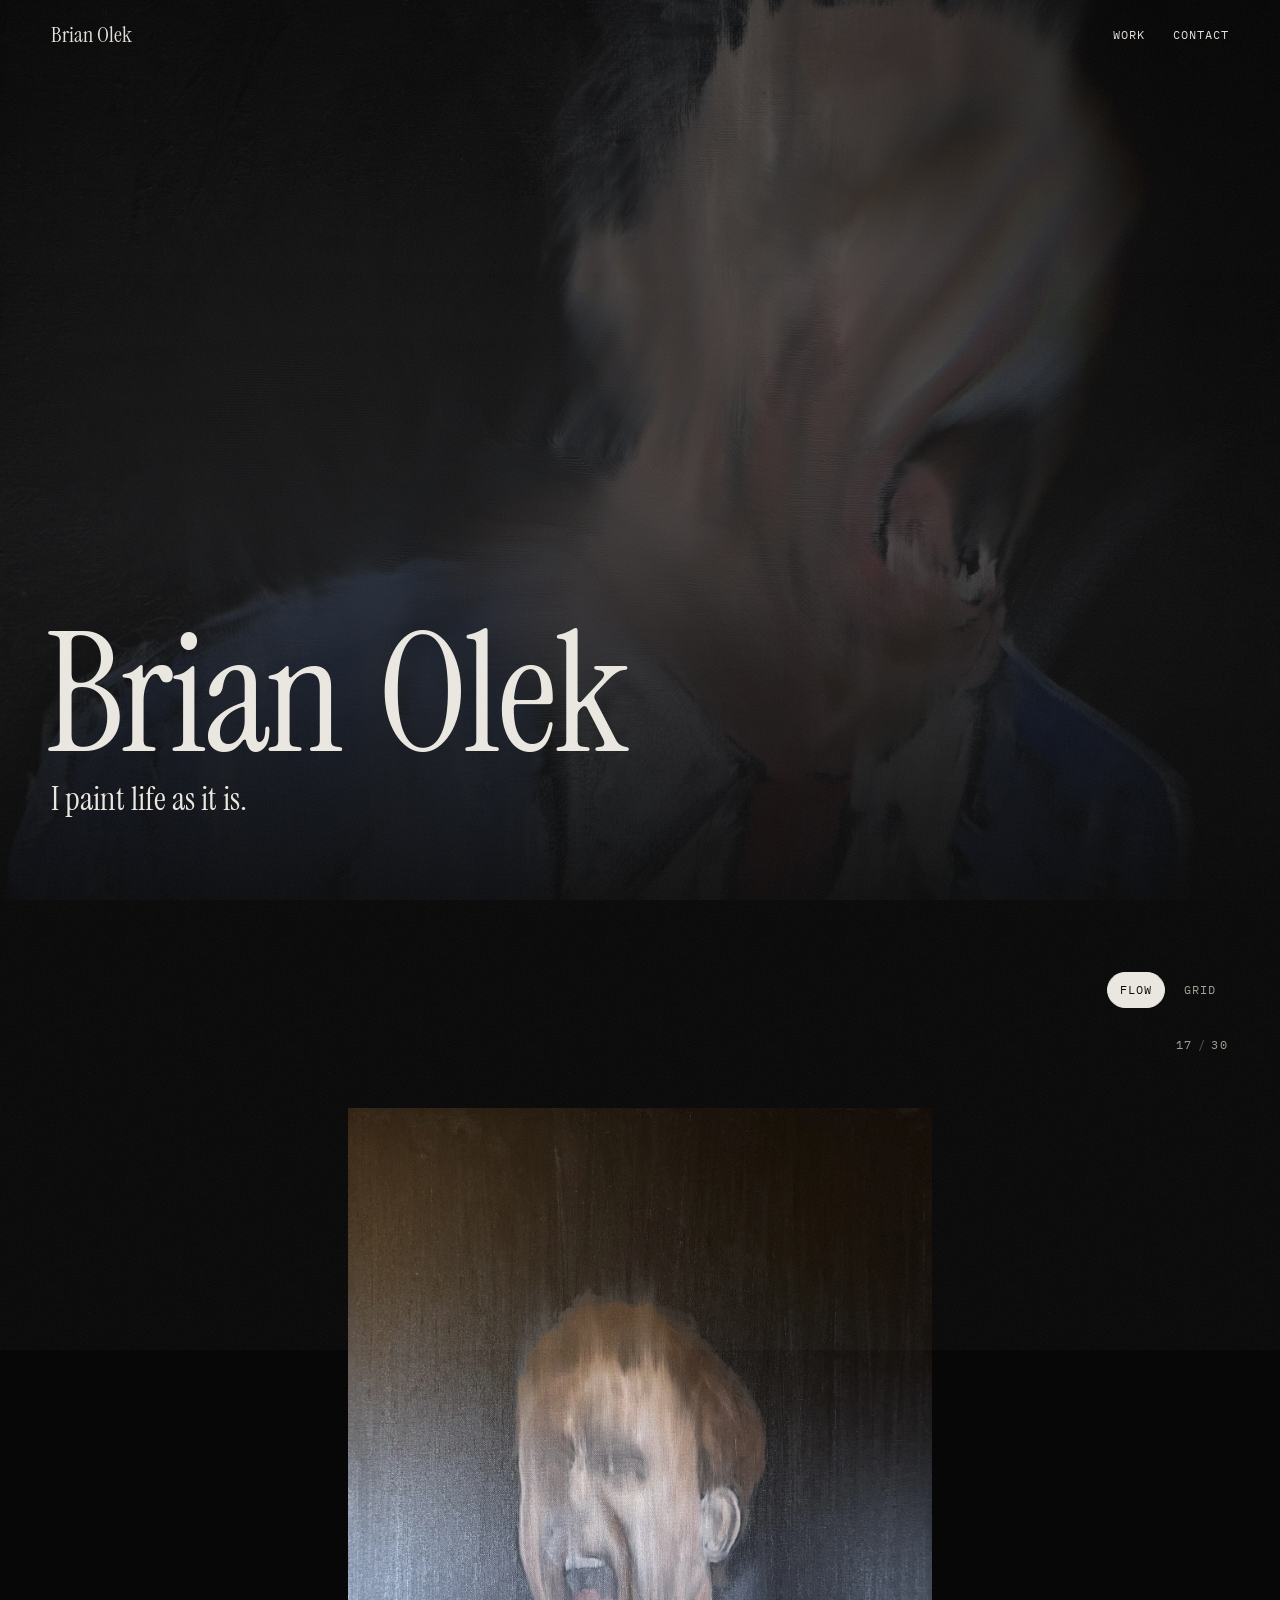
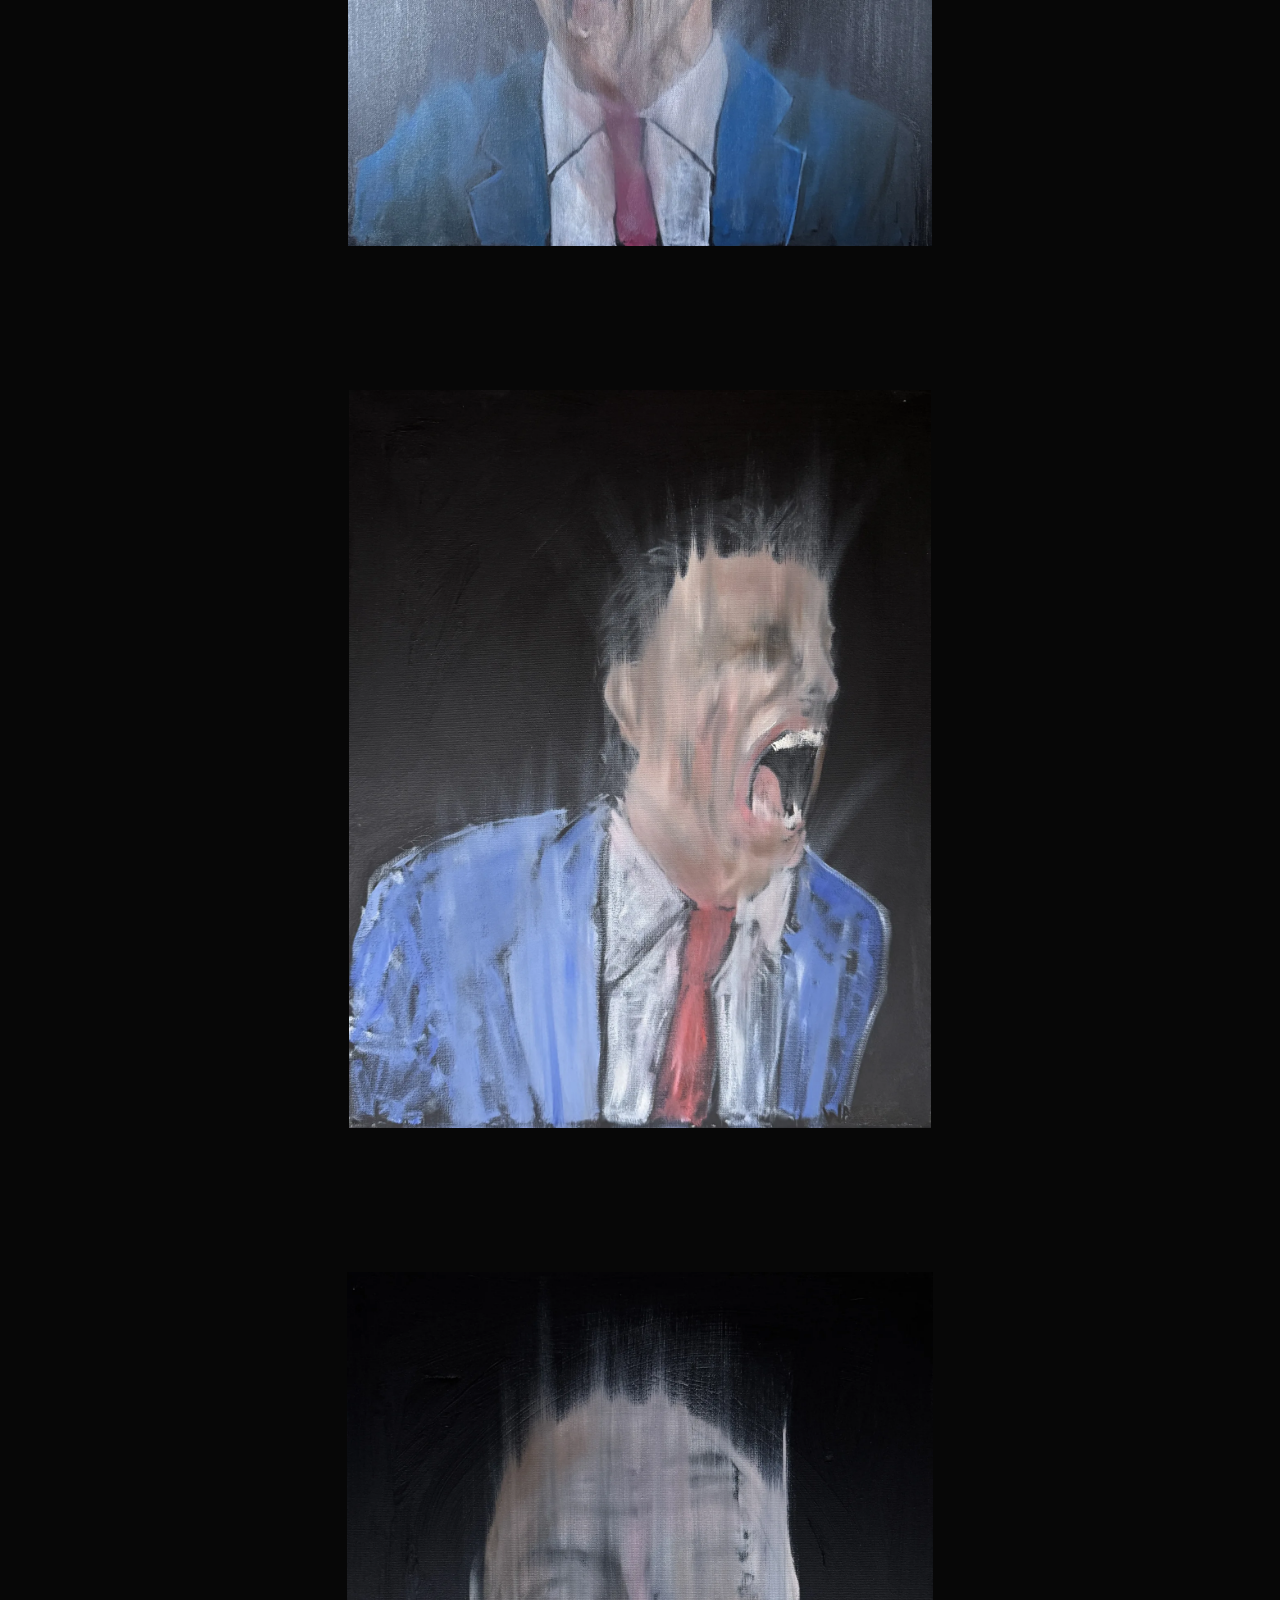
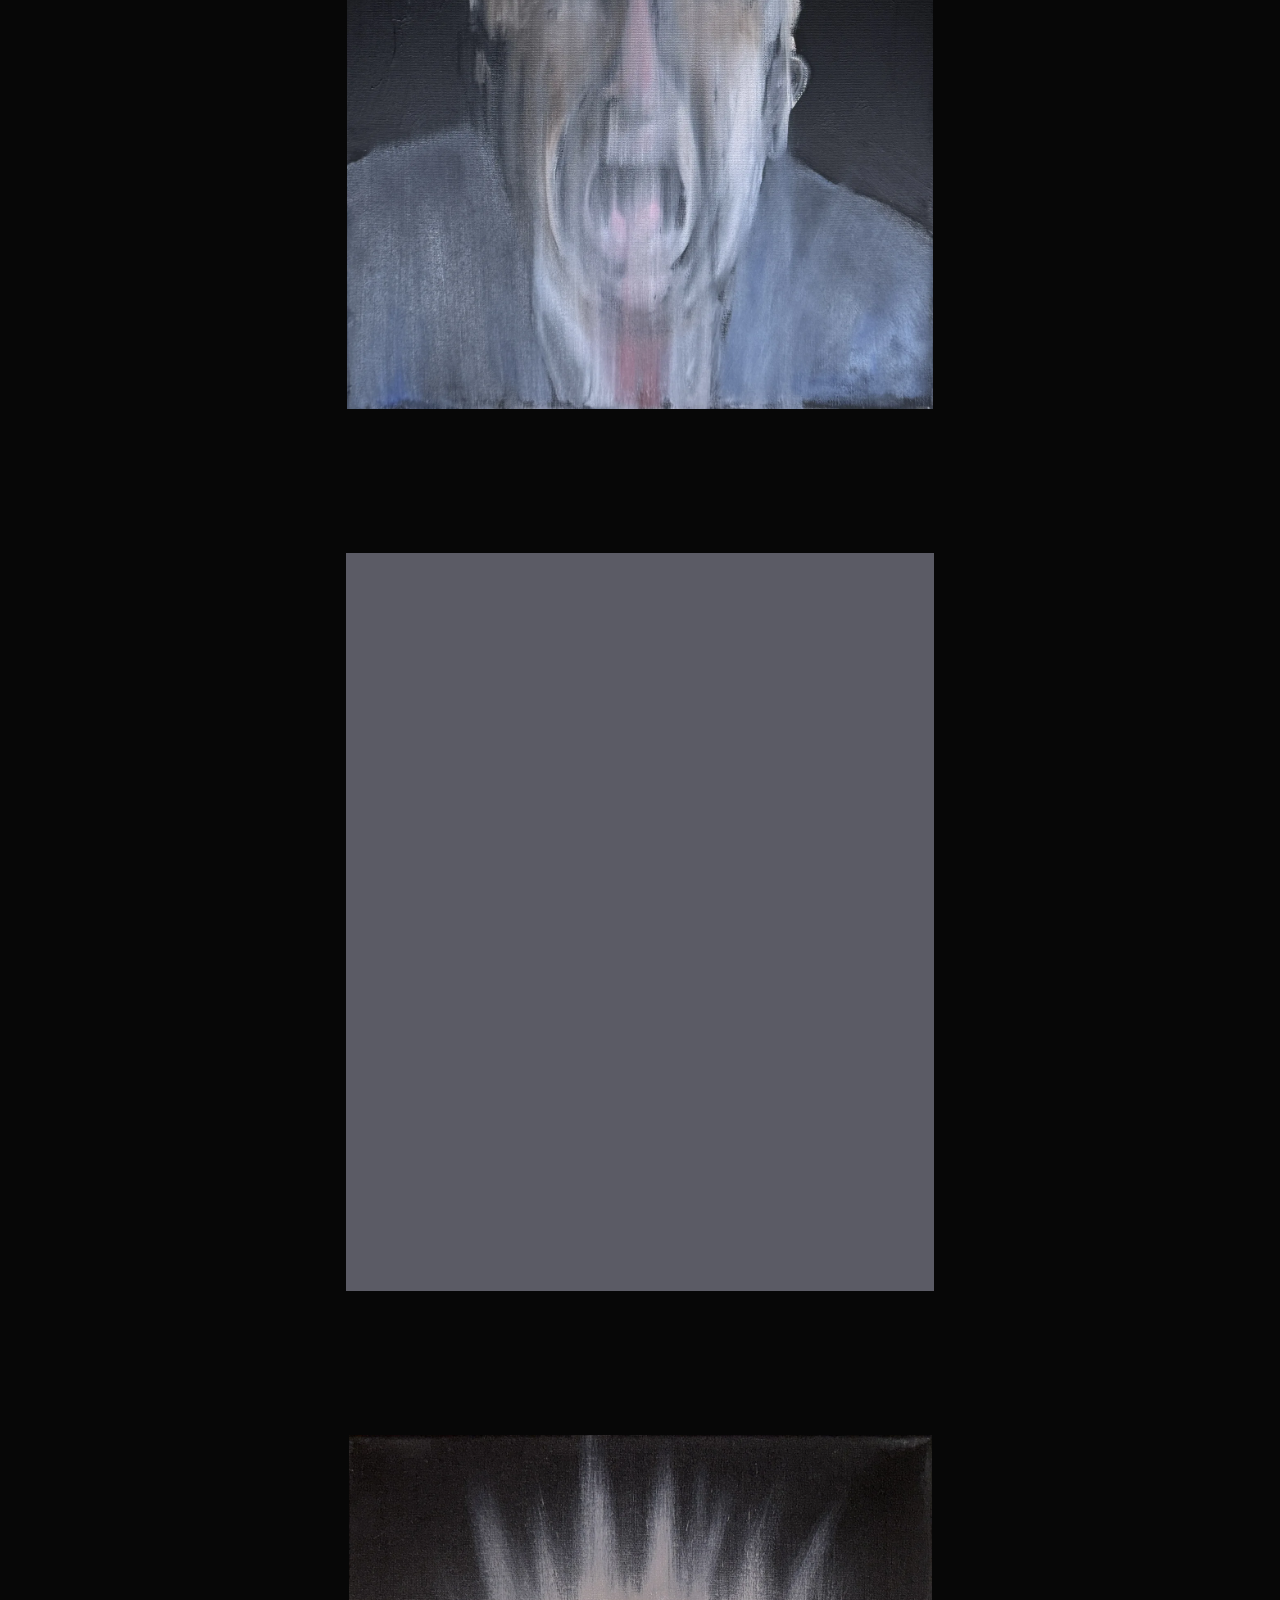
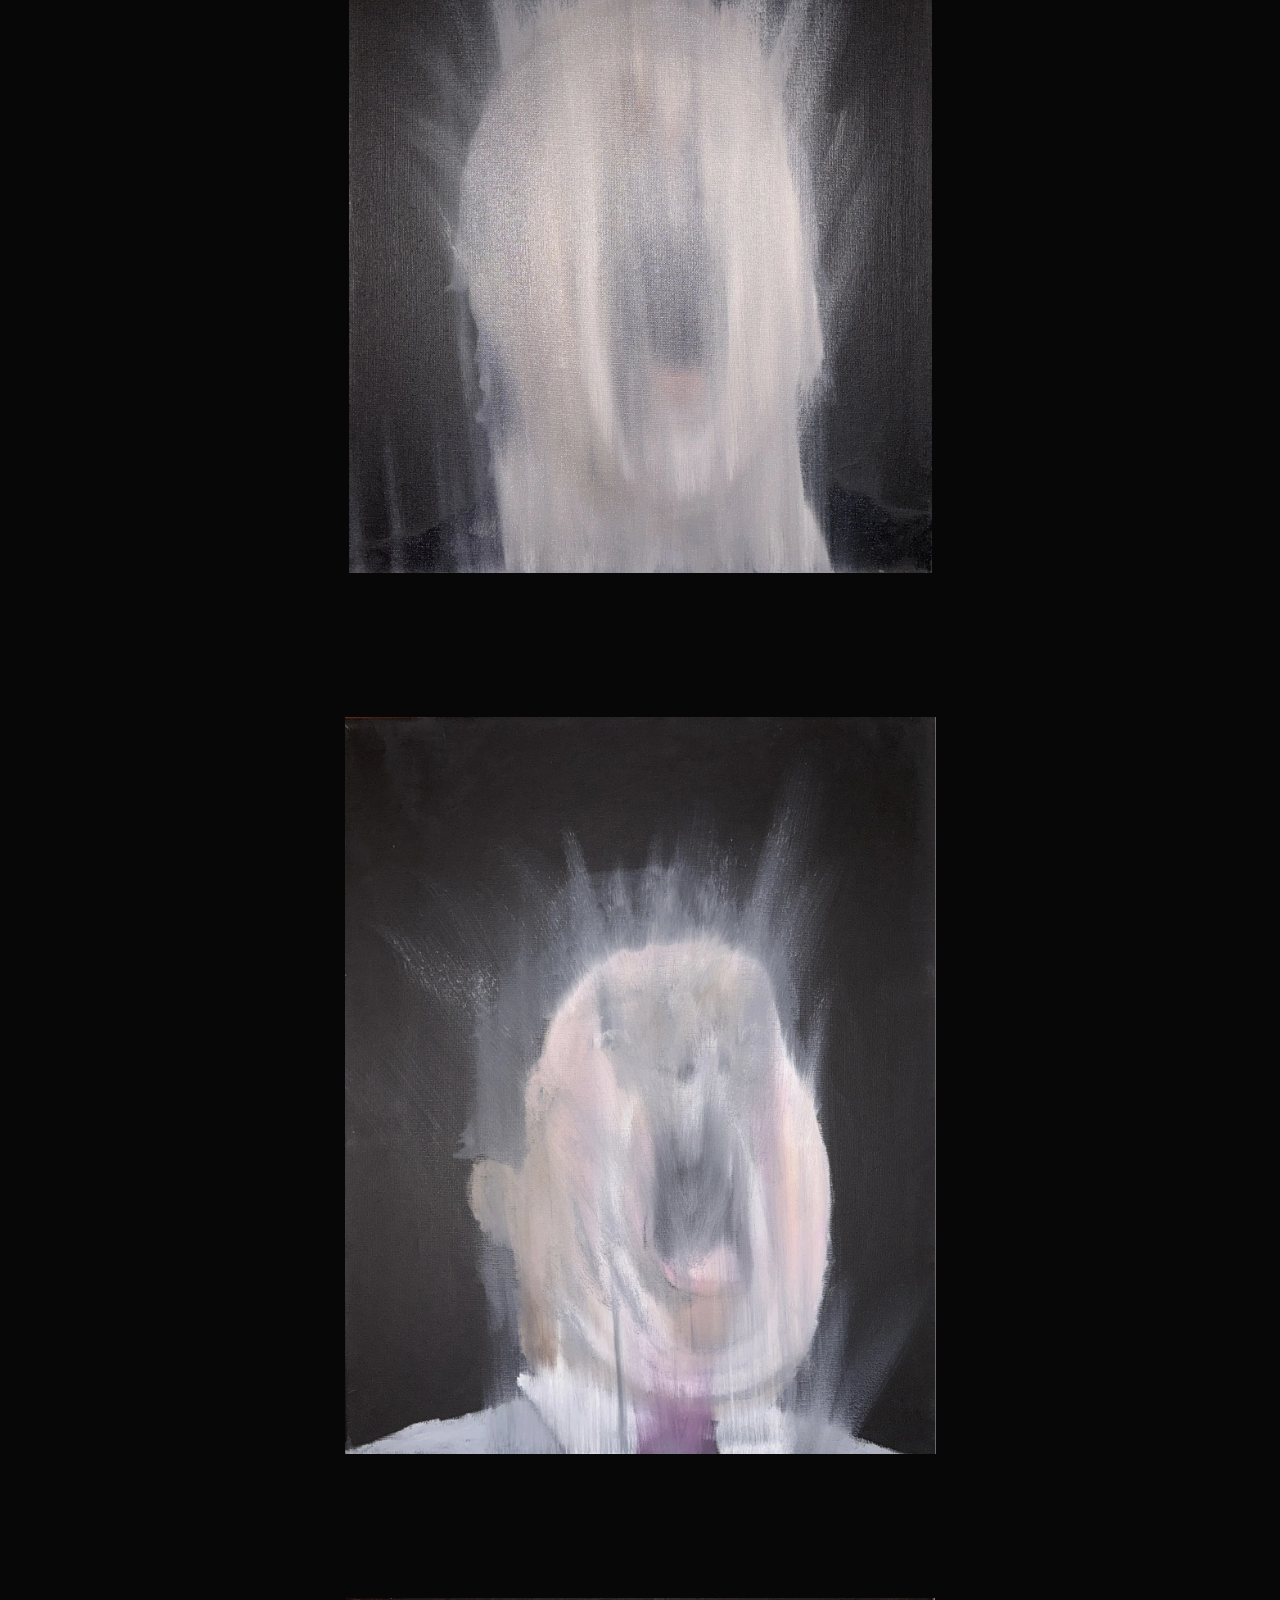
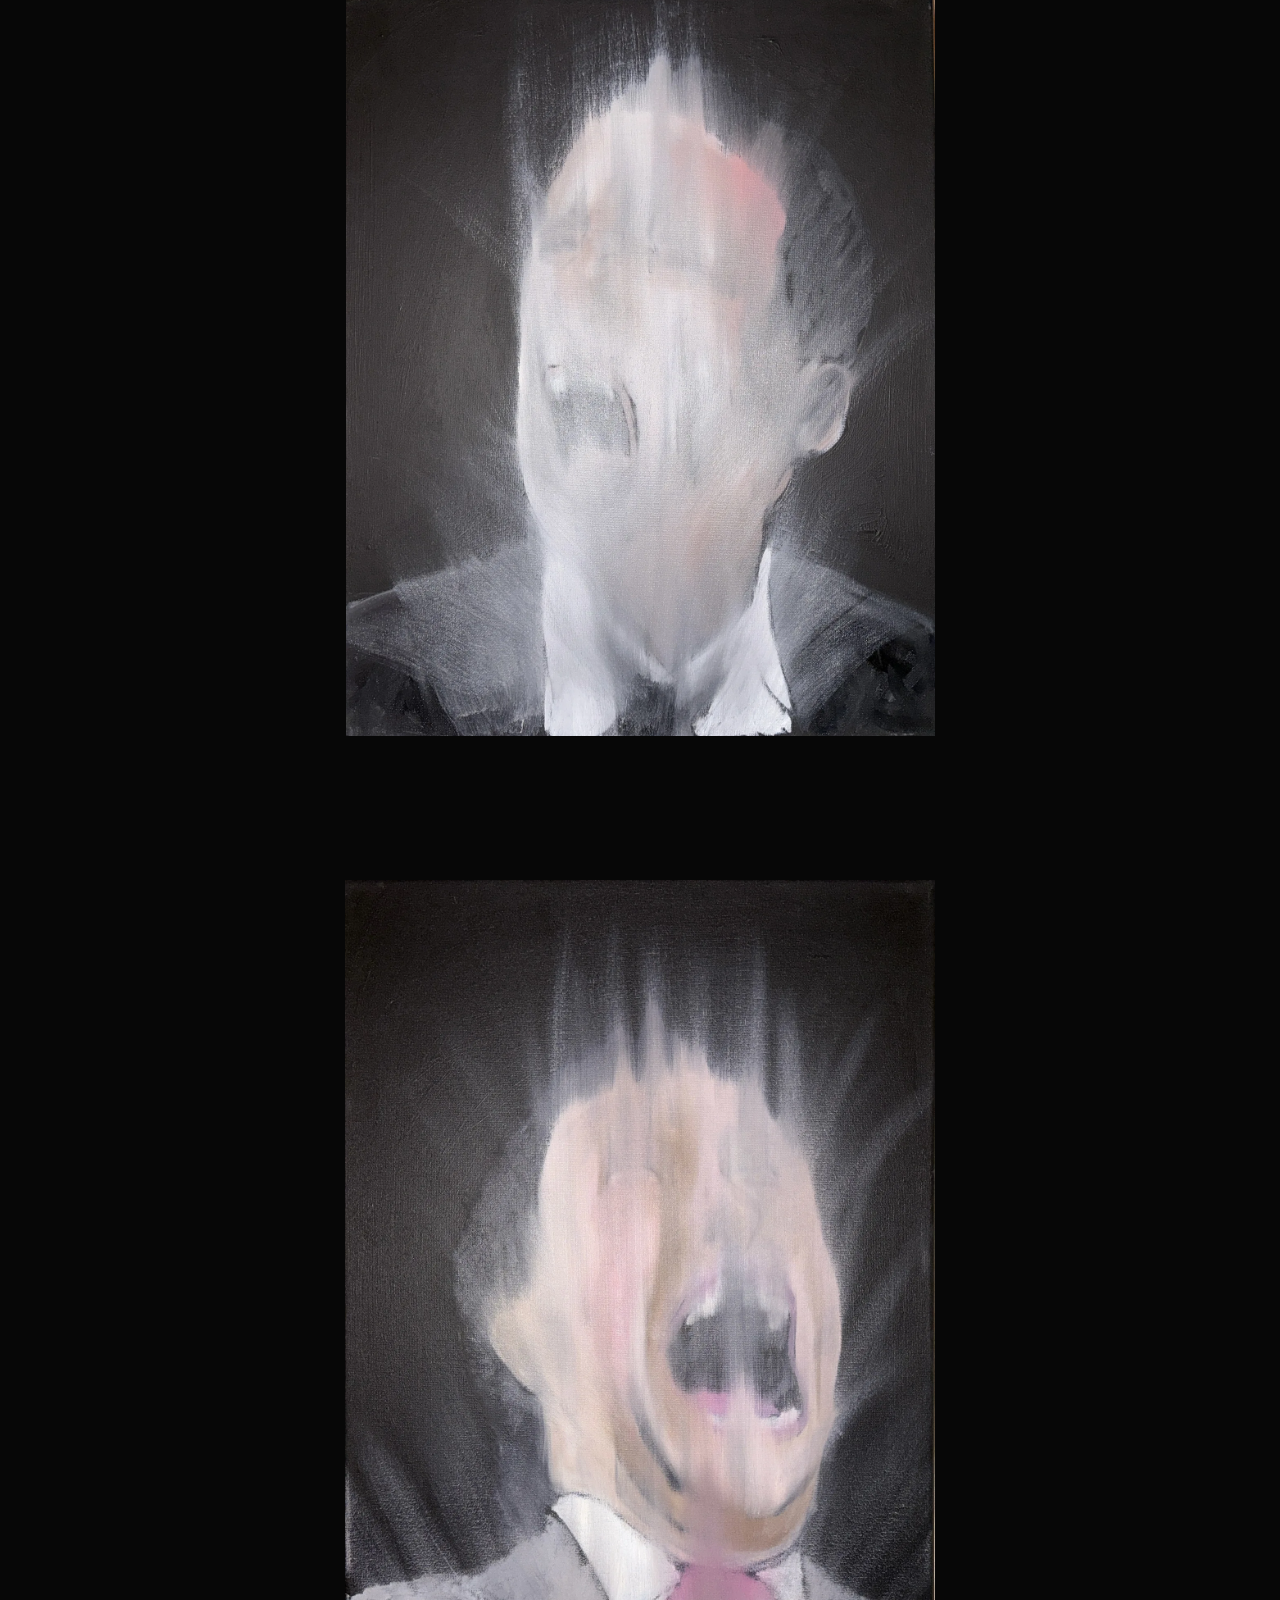
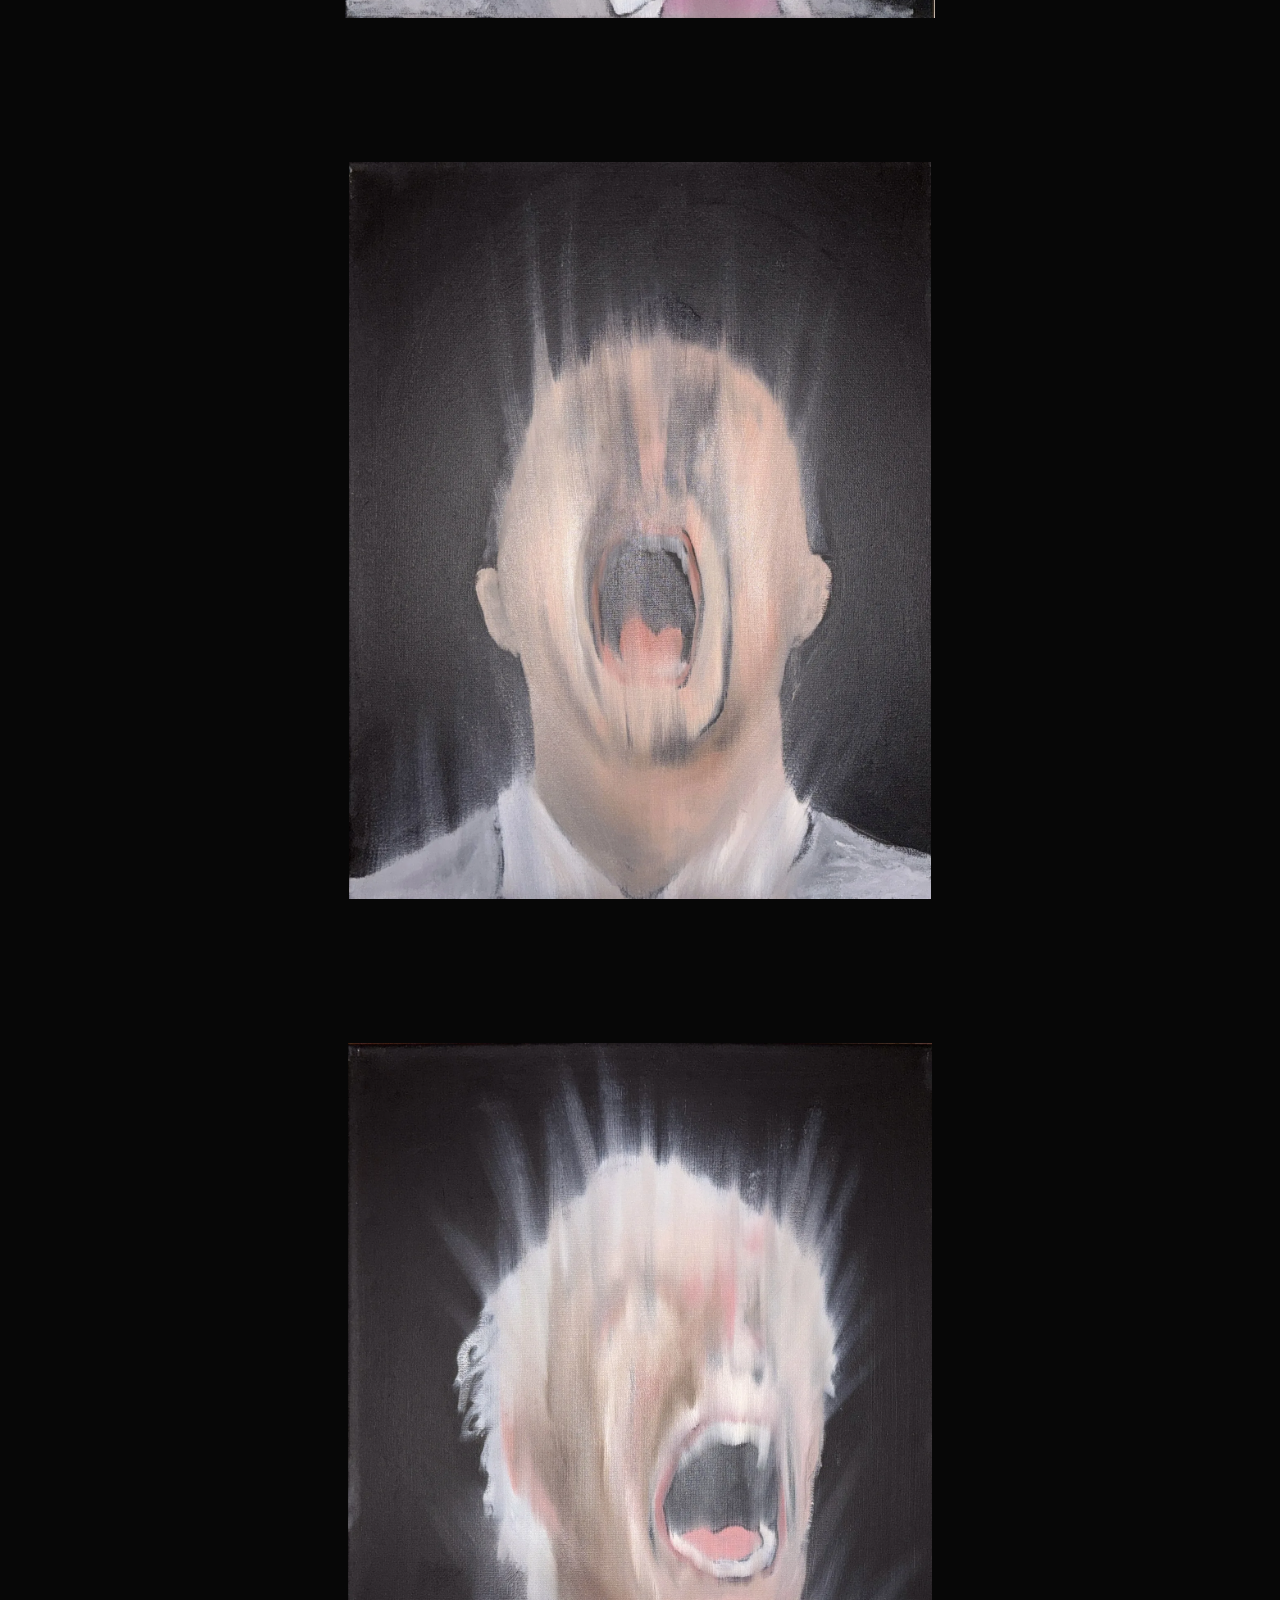
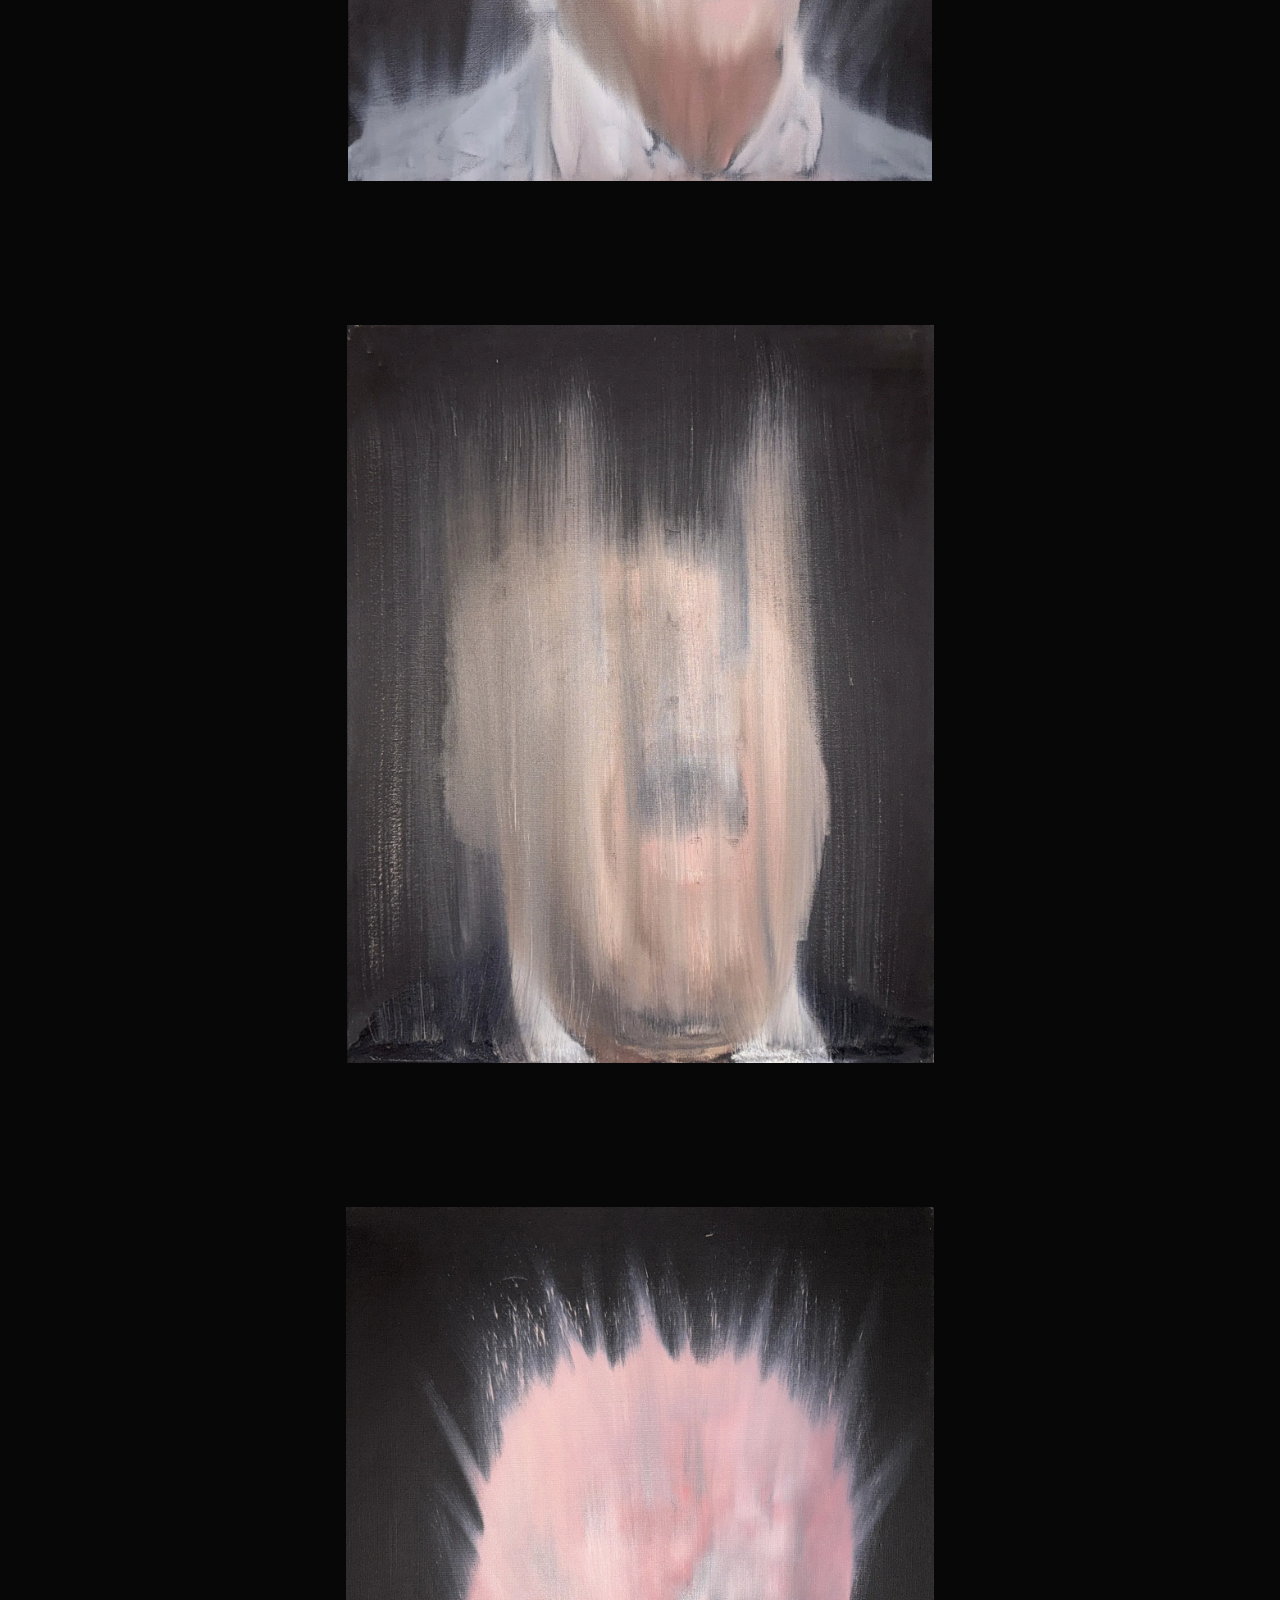
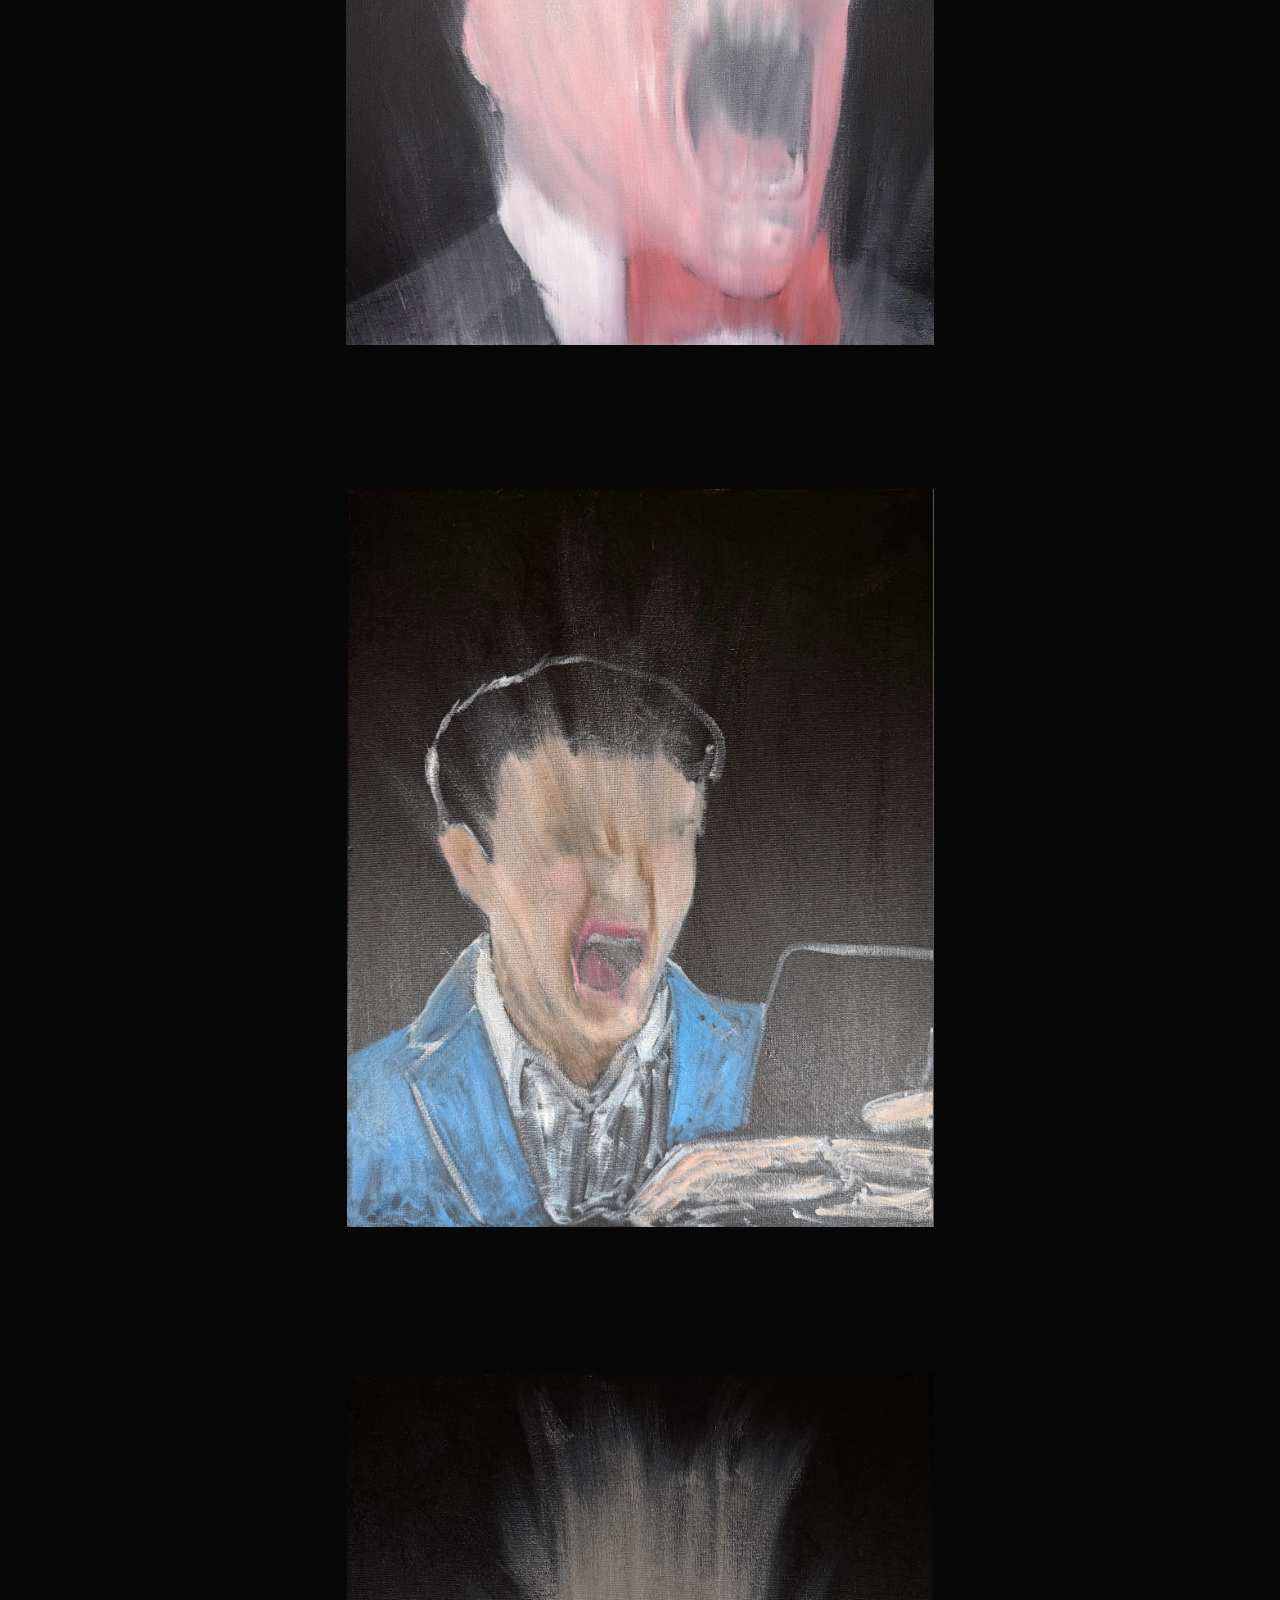
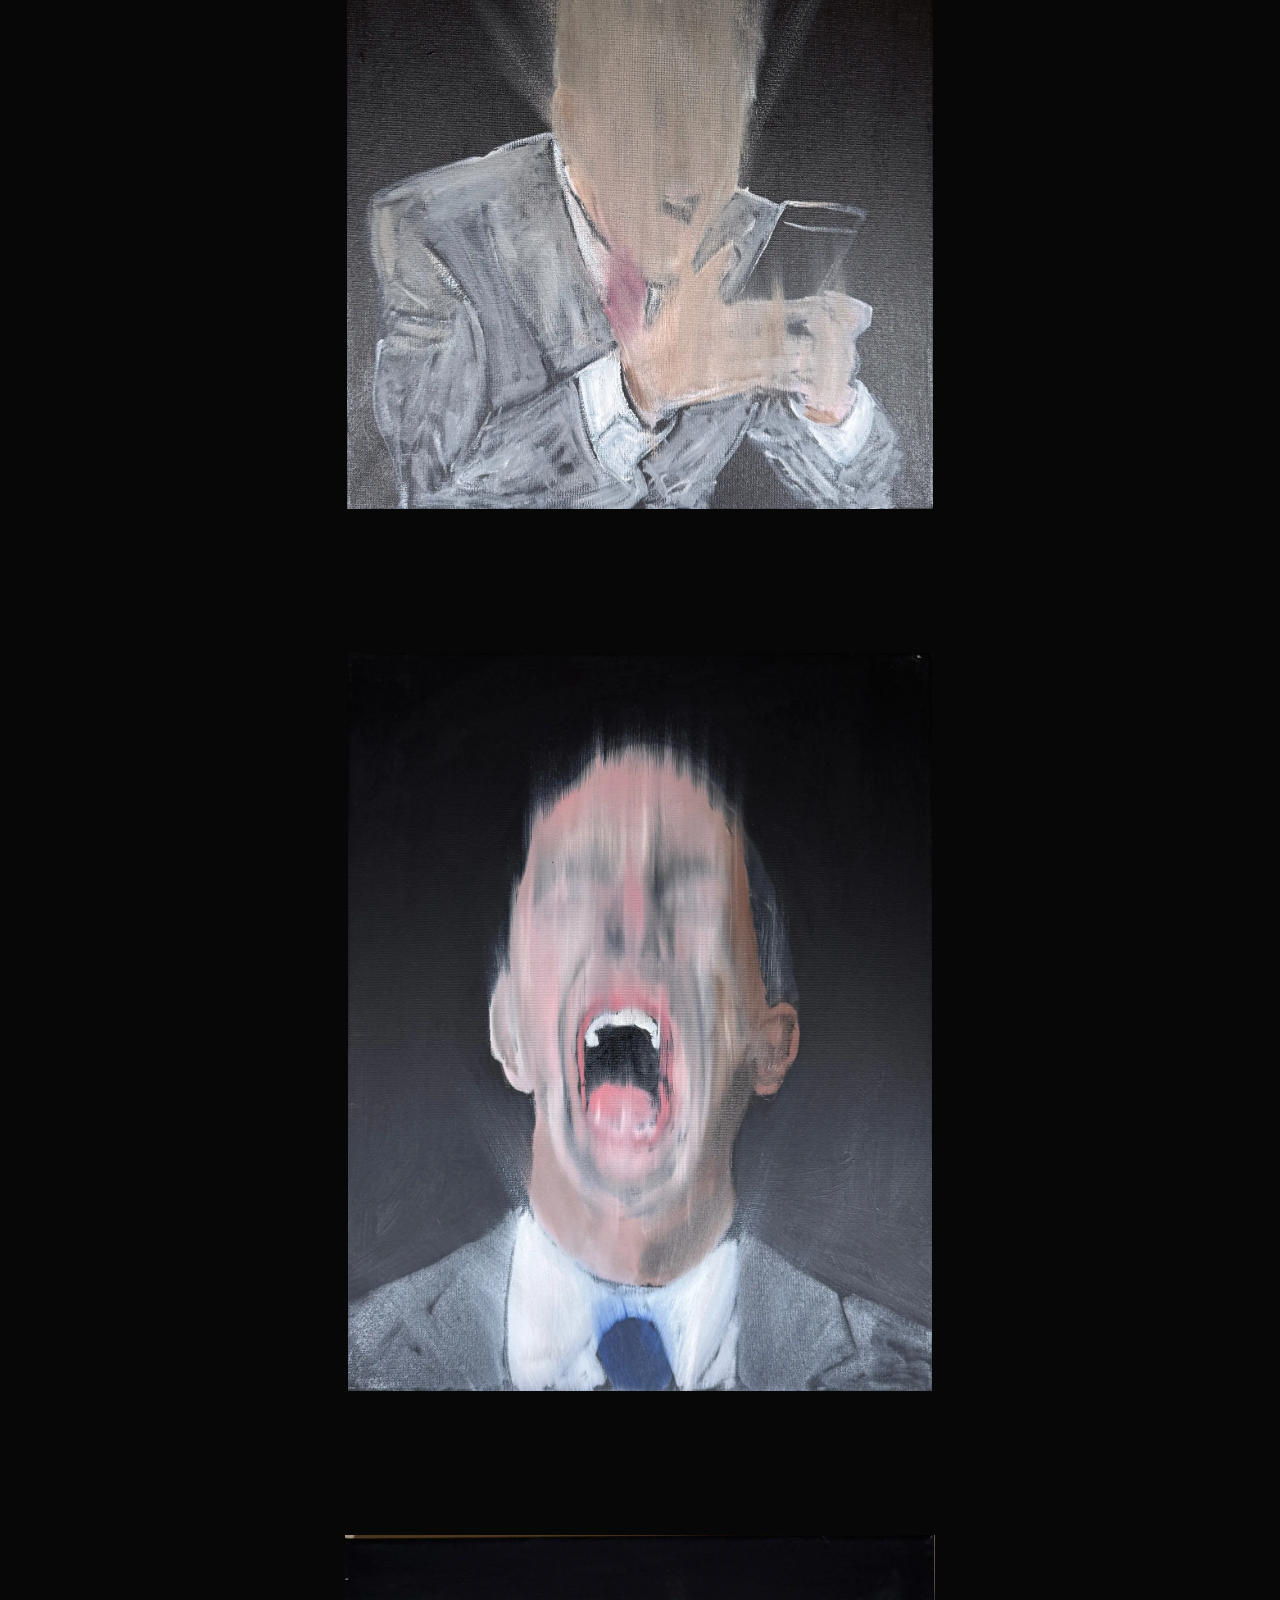
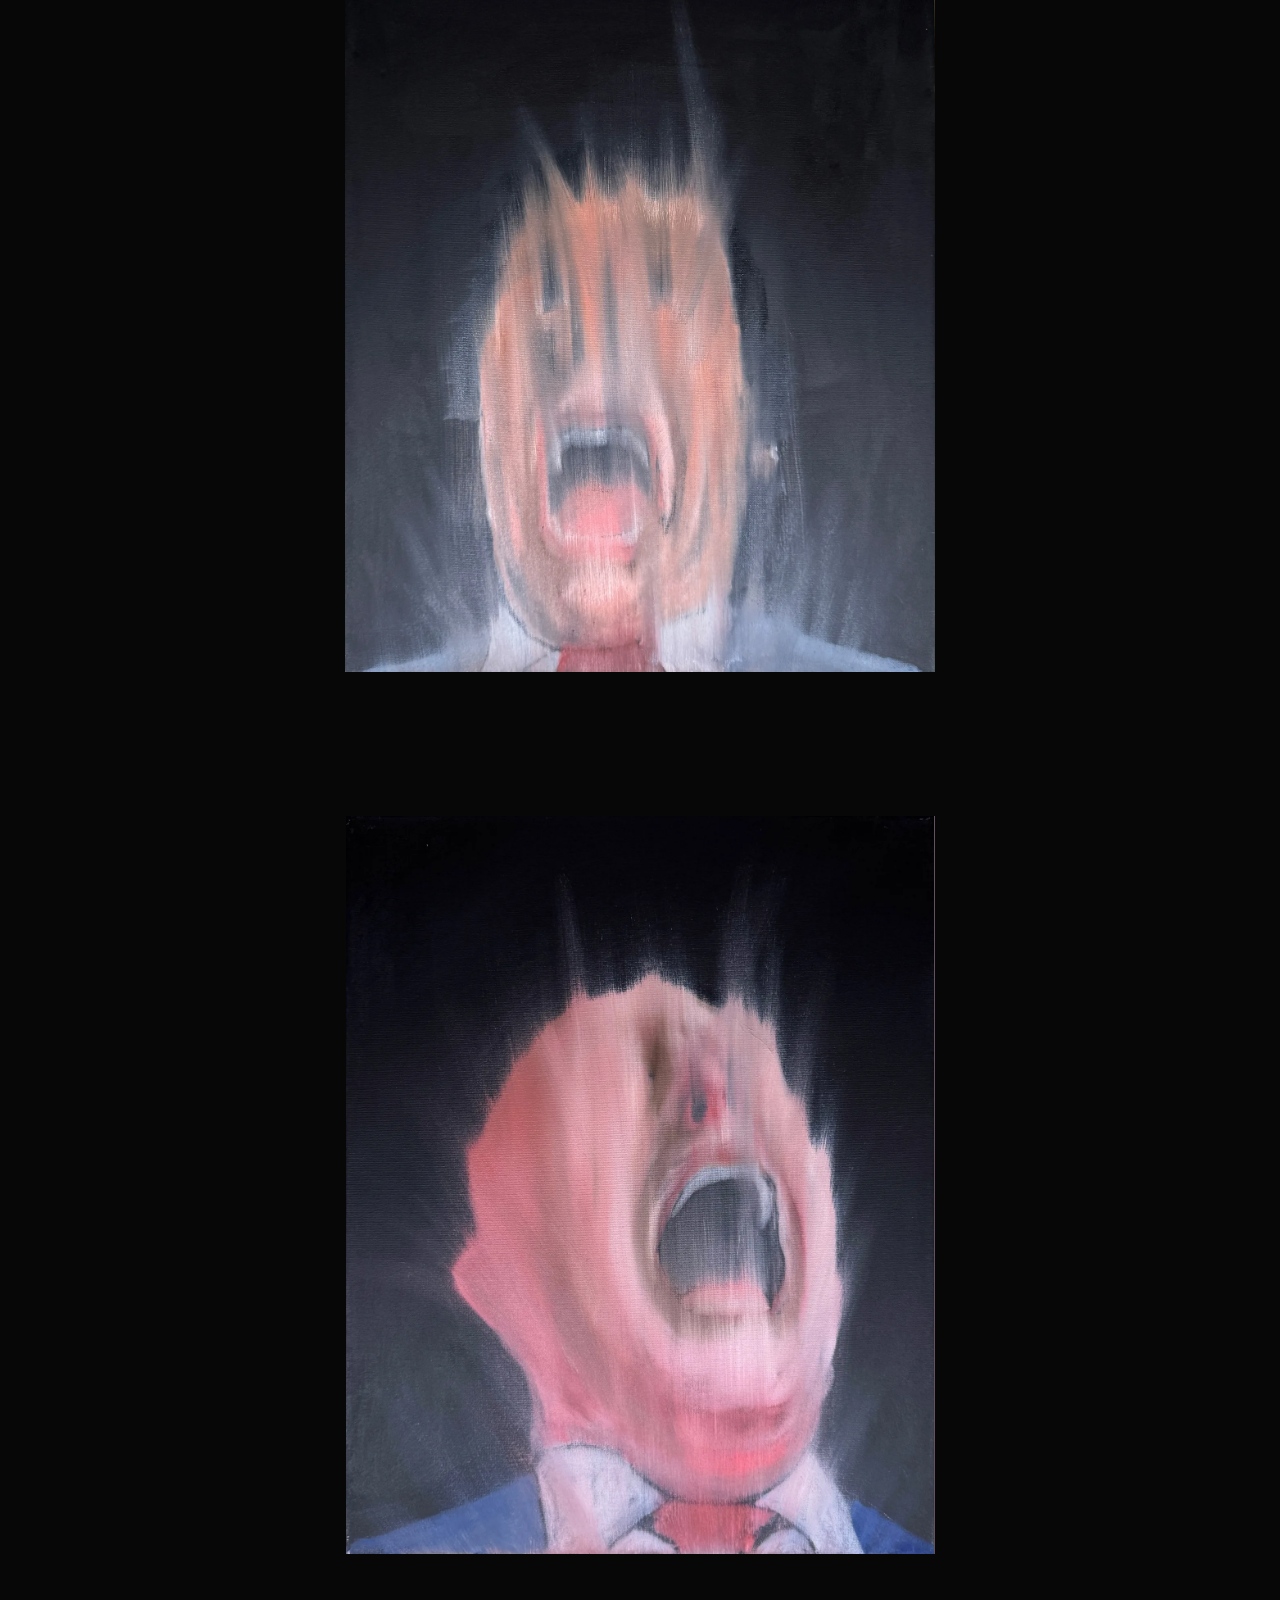
==== commit 17749758: "strip all copy: no titles, media, locations, or explanations; name, one line, paintings, email Co-Au" ====
--- a/index.html
+++ b/index.html
@@ -3,10 +3,10 @@
 <head>
 <meta charset="utf-8">
 <meta name="viewport" content="width=device-width, initial-scale=1">
-<title>Brian Olek — Oil Painter, New York</title>
-<meta name="description" content="Brian Olek paints life as it is. Oil on canvas, made in New York.">
-<meta property="og:title" content="Brian Olek — Oil Painter">
-<meta property="og:description" content="Life as it is. Oil on canvas, New York.">
+<title>Brian Olek</title>
+<meta name="description" content="Brian Olek, painter.">
+<meta property="og:title" content="Brian Olek">
+<meta property="og:description" content="Brian Olek, painter.">
 <meta property="og:image" content="img/full/w02.webp">
 <meta name="theme-color" content="#070707">
 <link rel="preconnect" href="https://fonts.googleapis.com">
@@ -31,7 +31,6 @@
   <a class="wordmark" href="#top">Brian Olek</a>
   <nav class="nav" aria-label="Main">
     <a href="#work">Work</a>
-    <a href="#about">About</a>
     <a href="#contact">Contact</a>
   </nav>
 </header>
@@ -42,49 +41,24 @@
     <canvas class="smear" id="smear"></canvas>
     <div class="hero-copy">
       <h1 class="name" data-smear>Brian Olek</h1>
-      <p class="tagline">Oil painter. New York.</p>
       <p class="lede">I paint life as it is.</p>
     </div>
-    <div class="hero-hint"><span>Move across the painting</span><span class="hero-scroll">Scroll</span></div>
-    <p class="hero-caption" id="heroCaption"></p>
   </section>
 
   <section class="work" id="work">
     <div class="work-head">
-      <h2 class="section-title">Selected work</h2>
-      <div class="controls">
-        <div class="filters" role="group" aria-label="Series">
-          <button class="chip is-on" data-series="all">All</button>
-          <button class="chip" data-series="figures">Figures</button>
-          <button class="chip" data-series="overdrive">Overdrive</button>
-          <button class="chip" data-series="other">Other</button>
-        </div>
-        <div class="views" role="group" aria-label="View">
-          <button class="chip is-on" data-view="flow">Flow</button>
-          <button class="chip" data-view="grid">Grid</button>
-        </div>
+      <div class="views" role="group" aria-label="View">
+        <button class="chip is-on" data-view="flow">Flow</button>
+        <button class="chip" data-view="grid">Grid</button>
       </div>
     </div>
     <div class="counter" aria-hidden="true"><span id="counterNow">01</span><span class="counter-sep">/</span><span id="counterAll">30</span></div>
     <div class="works flow" id="works"></div>
   </section>
 
-  <section class="about" id="about">
-    <div class="about-inner">
-      <h2 class="section-title">About</h2>
-      <div class="statement">
-        <p class="big">I paint life as it is.</p>
-        <p>The paintings are oil on canvas, made in New York. The figures come out of black because that is how they arrive: a face, a collar, a tie, and the rest still forming.</p>
-        <p class="meta">Brian Olek lives and works in New York.</p>
-      </div>
-    </div>
-  </section>
-
   <section class="contact" id="contact">
     <div class="contact-inner">
-      <h2 class="section-title">Contact</h2>
-      <p class="contact-line">For inquiries about the work, write to <a class="mail" href="mailto:briandolek@gmail.com">briandolek@gmail.com</a>.</p>
-      <p class="contact-small">Studio visits by appointment are not offered; images of any painting are available on request.</p>
+      <a class="mail" href="mailto:briandolek@gmail.com">briandolek@gmail.com</a>
     </div>
   </section>
 
@@ -92,7 +66,6 @@
 
 <footer class="foot">
   <span>© <span id="year"></span> Brian Olek</span>
-  <span>All paintings oil on canvas</span>
   <a href="#top" class="foot-top">Top</a>
 </footer>
 
@@ -102,7 +75,6 @@
   <button class="viewer-nav next" id="viewerNext" aria-label="Next">→</button>
   <figure class="viewer-fig">
     <img class="viewer-img" id="viewerImg" alt="">
-    <figcaption class="viewer-cap" id="viewerCap"></figcaption>
   </figure>
 </div>
 
--- a/css/style.css
+++ b/css/style.css
@@ -87,7 +87,7 @@
 /* sections */
 .section-title { font-family: var(--mono); font-weight: 400; font-size: 12px; letter-spacing: .16em; text-transform: uppercase; color: var(--ink-2); margin: 0; }
 .work { position: relative; padding: clamp(48px, 8vh, 96px) 0 0; background: var(--bg); }
-.work-head { display: flex; align-items: baseline; justify-content: space-between; gap: 24px; padding: 0 var(--gutter) 28px; flex-wrap: wrap; }
+.work-head { display: flex; justify-content: flex-end; padding: 0 var(--gutter) 28px; }
 .controls { display: flex; gap: 32px; flex-wrap: wrap; }
 .filters, .views { display: flex; gap: 6px; }
 .chip { font-family: var(--mono); font-size: 12px; letter-spacing: .08em; text-transform: uppercase; padding: 8px 12px; color: var(--ink-2); border: 1px solid transparent; border-radius: 999px; transition: color .25s, border-color .25s, background .25s; }
@@ -100,14 +100,7 @@
 
 /* flow view */
 .works { padding-bottom: 12vh; }
-.works.flow .piece {
-  display: grid; grid-template-columns: 1fr 1fr; align-items: center; gap: clamp(20px, 3vw, 56px);
-  padding: 8vh var(--gutter); min-height: 90svh;
-}
-.works.flow .piece:nth-child(even) .piece-fig { grid-column: 2; grid-row: 1; }
-.works.flow .piece:nth-child(even) .piece-cap { grid-column: 1; grid-row: 1; text-align: right; }
-.works.flow .piece.is-wide { grid-template-columns: 1fr; }
-.works.flow .piece.is-wide .piece-fig, .works.flow .piece.is-wide .piece-cap { grid-column: 1; grid-row: auto; text-align: left; }
+.works.flow .piece { display: flex; align-items: center; justify-content: center; padding: 8vh var(--gutter); min-height: 90svh; }
 .piece-fig { margin: 0; position: relative; justify-self: center; width: 100%; }
 .piece-fig button { display: block; width: 100%; position: relative; }
 .piece-fig .ratio { position: relative; width: 100%; aspect-ratio: var(--ar, 4 / 5); background: var(--bg-2); overflow: hidden; }
@@ -125,8 +118,7 @@
 .piece-cap .n { color: var(--ink-3); display: block; margin-top: 8px; }
 .piece-cap .idx { color: var(--ink-3); display: block; margin-bottom: 14px; }
 @media (max-width: 820px) {
-  .works.flow .piece { grid-template-columns: 1fr; min-height: 0; padding: 10vh var(--gutter); }
-  .works.flow .piece:nth-child(even) .piece-fig, .works.flow .piece:nth-child(even) .piece-cap { grid-column: 1; grid-row: auto; text-align: left; }
+  .works.flow .piece { min-height: 0; padding: 10vh var(--gutter); }
   .works.flow .piece-fig .ratio { max-height: 70svh; }
   .counter { display: none; }
 }
@@ -152,9 +144,9 @@
 .statement .big { font-family: var(--serif); font-size: clamp(34px, 5vw, 72px); line-height: 1.02; letter-spacing: -.015em; margin: 0 0 32px; }
 .statement p { font-size: clamp(17px, 1.5vw, 21px); line-height: 1.55; color: var(--ink); max-width: 60ch; margin: 0 0 20px; }
 .statement .meta { font-family: var(--mono); font-size: 12px; letter-spacing: .1em; text-transform: uppercase; color: var(--ink-2); margin-top: 40px; }
-.contact { padding: clamp(80px, 14vh, 160px) var(--gutter); }
+.contact { padding: clamp(120px, 24vh, 260px) var(--gutter); text-align: center; }
 .contact-line { font-family: var(--serif); font-size: clamp(26px, 3.4vw, 48px); line-height: 1.15; margin: 28px 0 18px; }
-.mail { position: relative; white-space: nowrap; }
+.mail { position: relative; white-space: nowrap; font-family: var(--serif); font-size: clamp(26px, 4vw, 56px); line-height: 1.1; }
 .mail::after { content: ""; position: absolute; left: 0; right: 0; bottom: .02em; height: 2px; background: var(--red); transform: scaleX(1); transform-origin: left; transition: transform .4s var(--ease); }
 .mail:hover::after { transform: scaleX(0); transform-origin: right; }
 .contact-small { color: var(--ink-2); max-width: 56ch; }
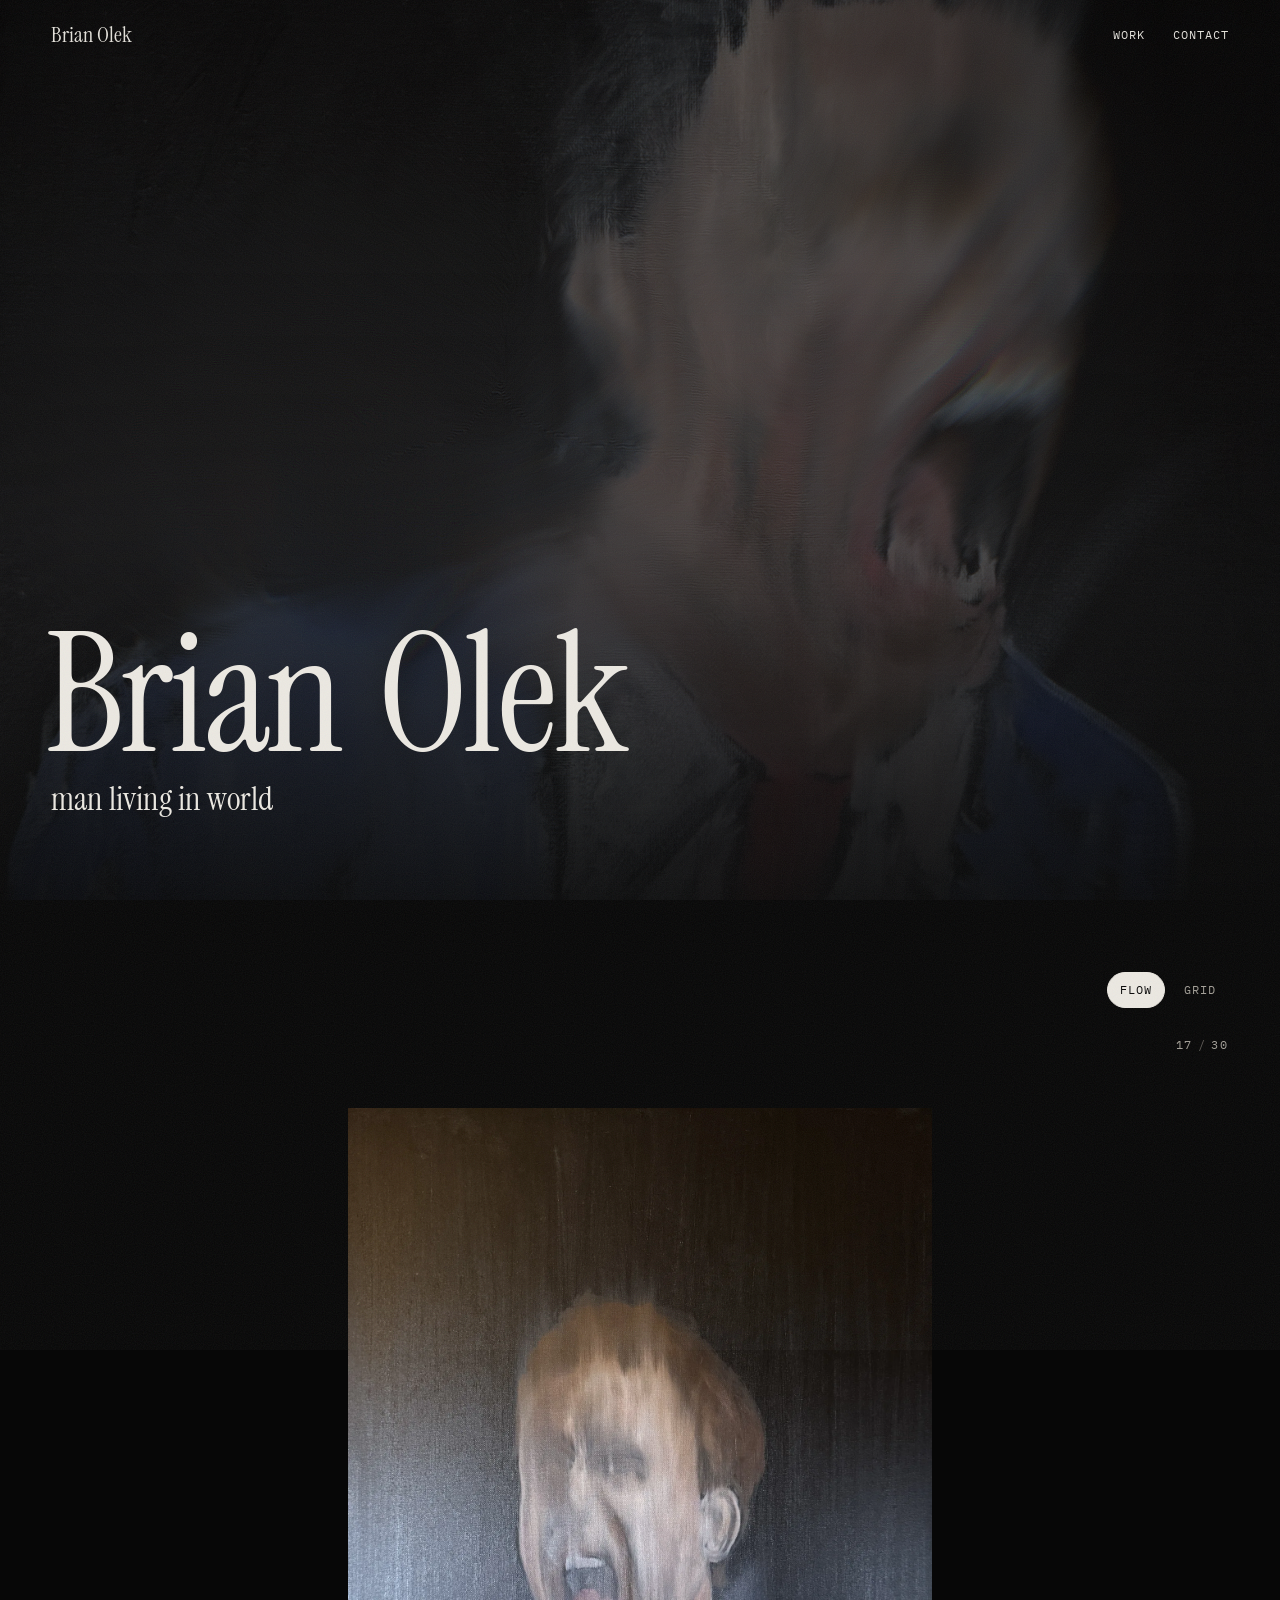
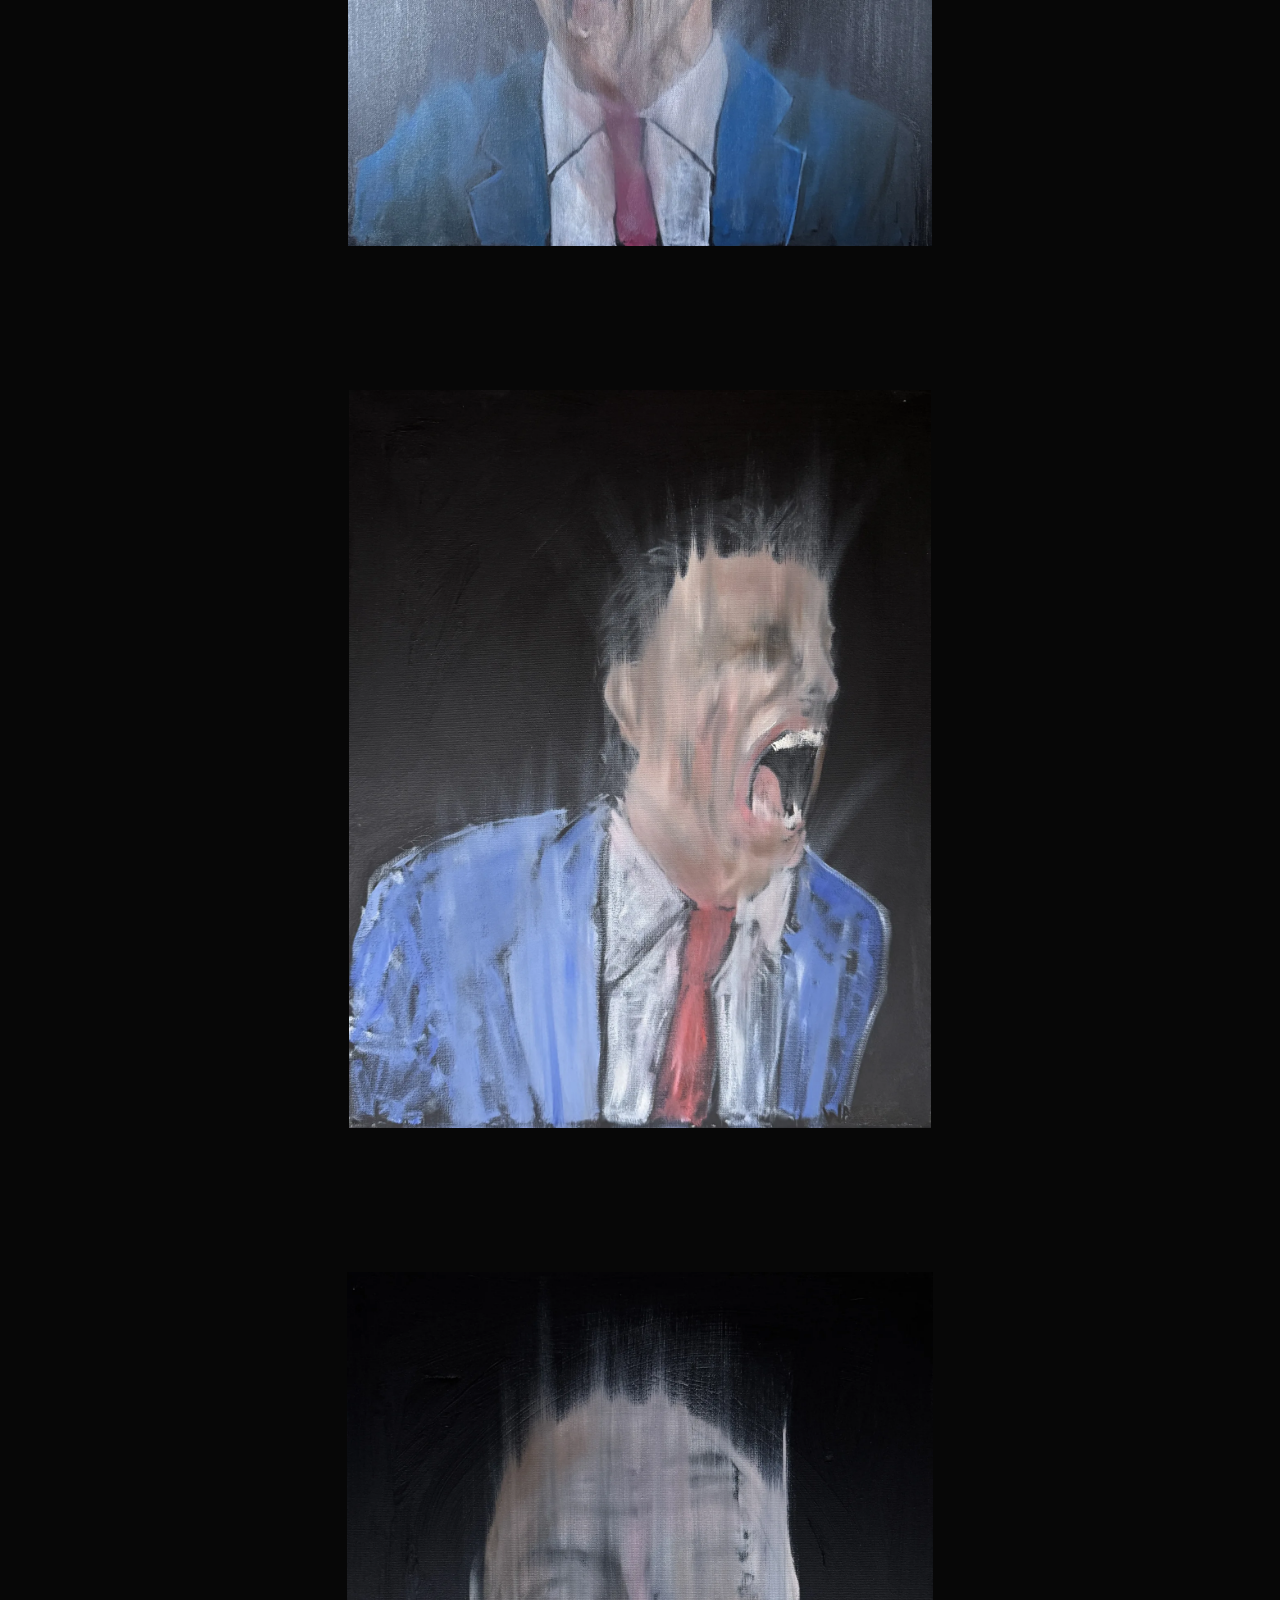
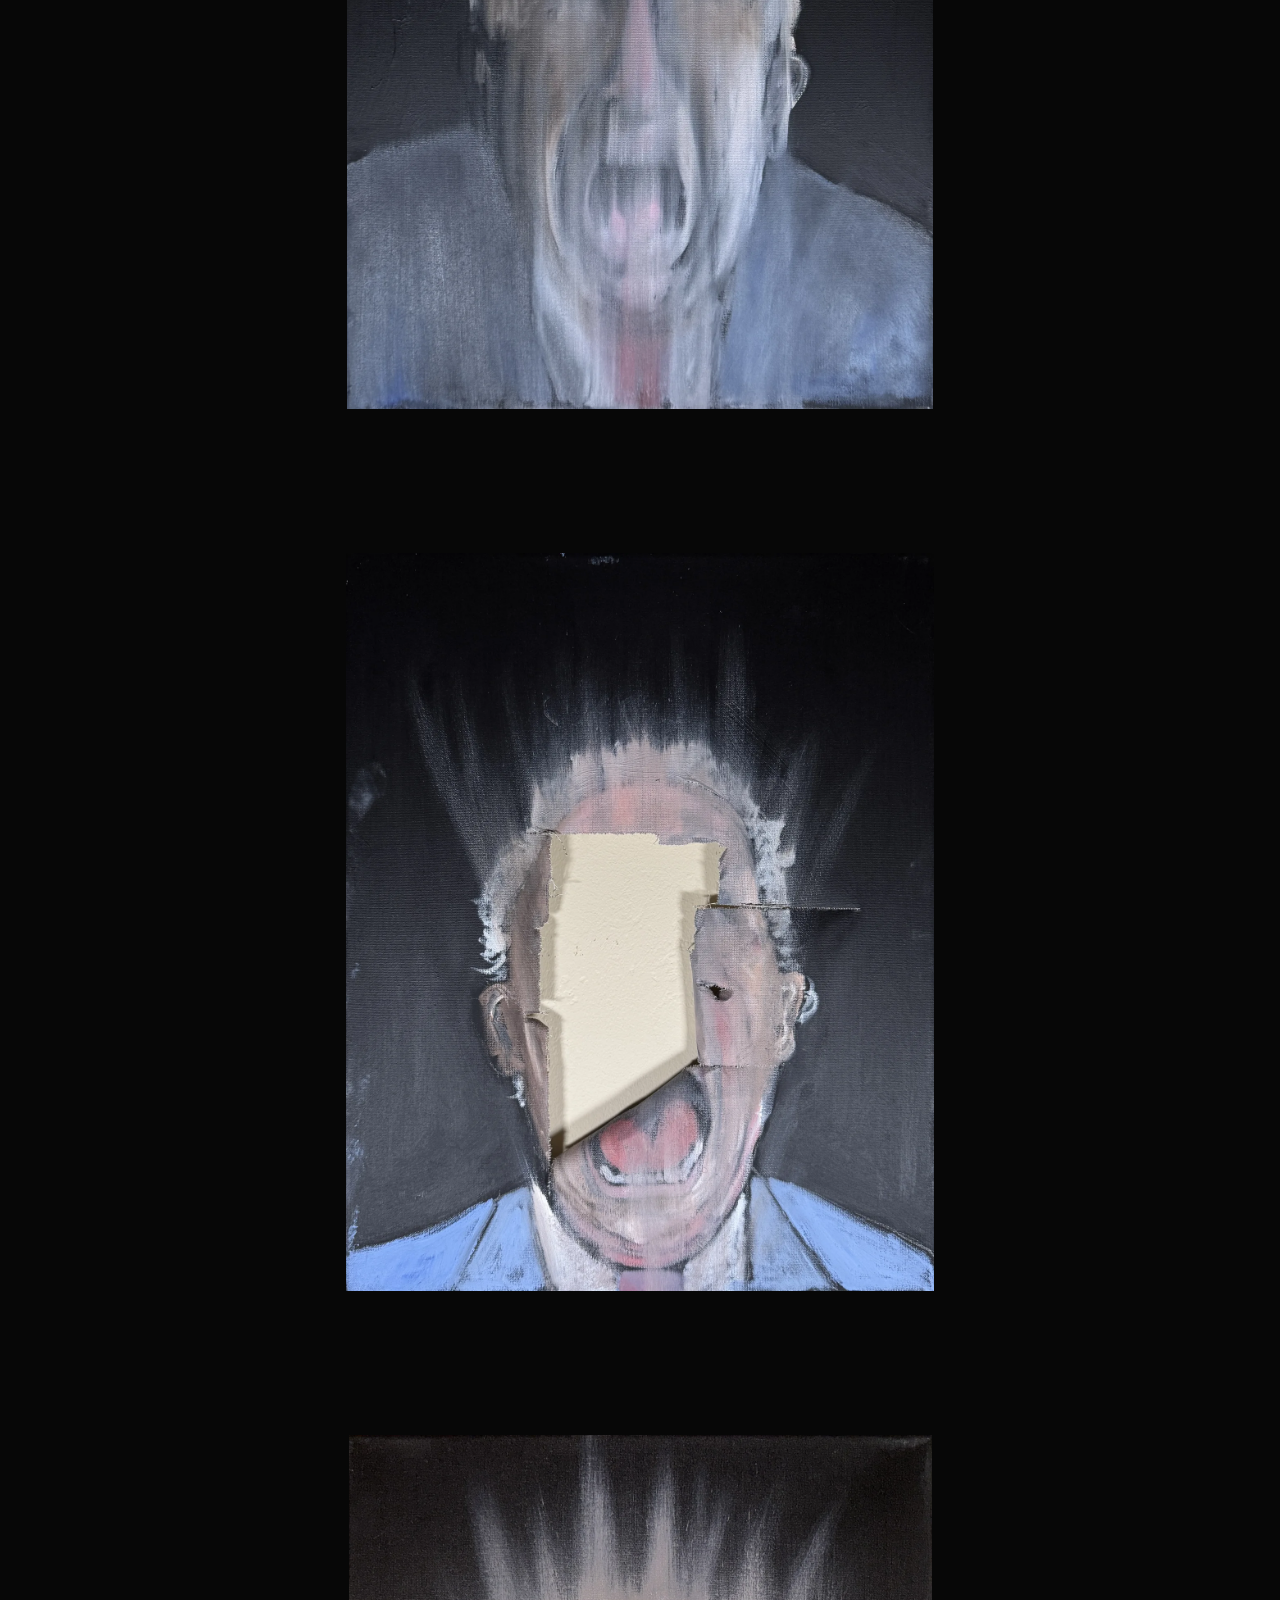
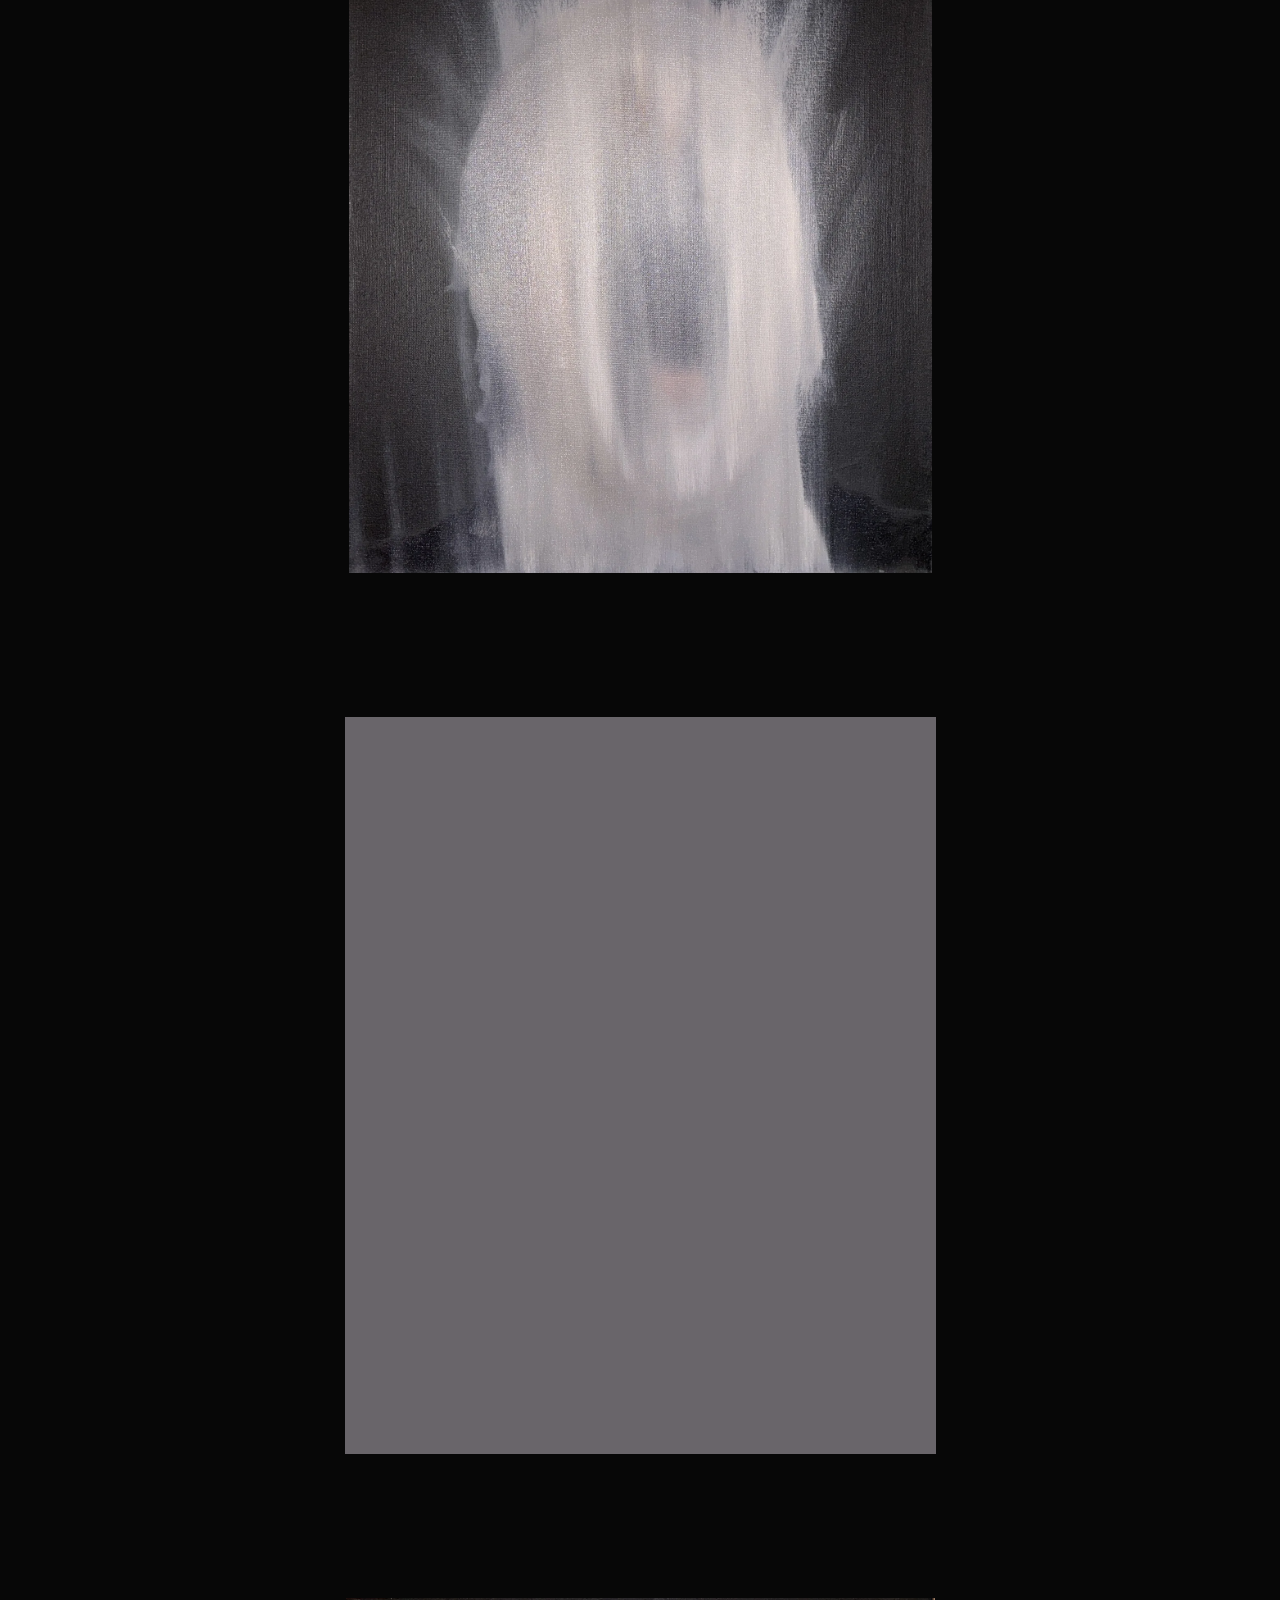
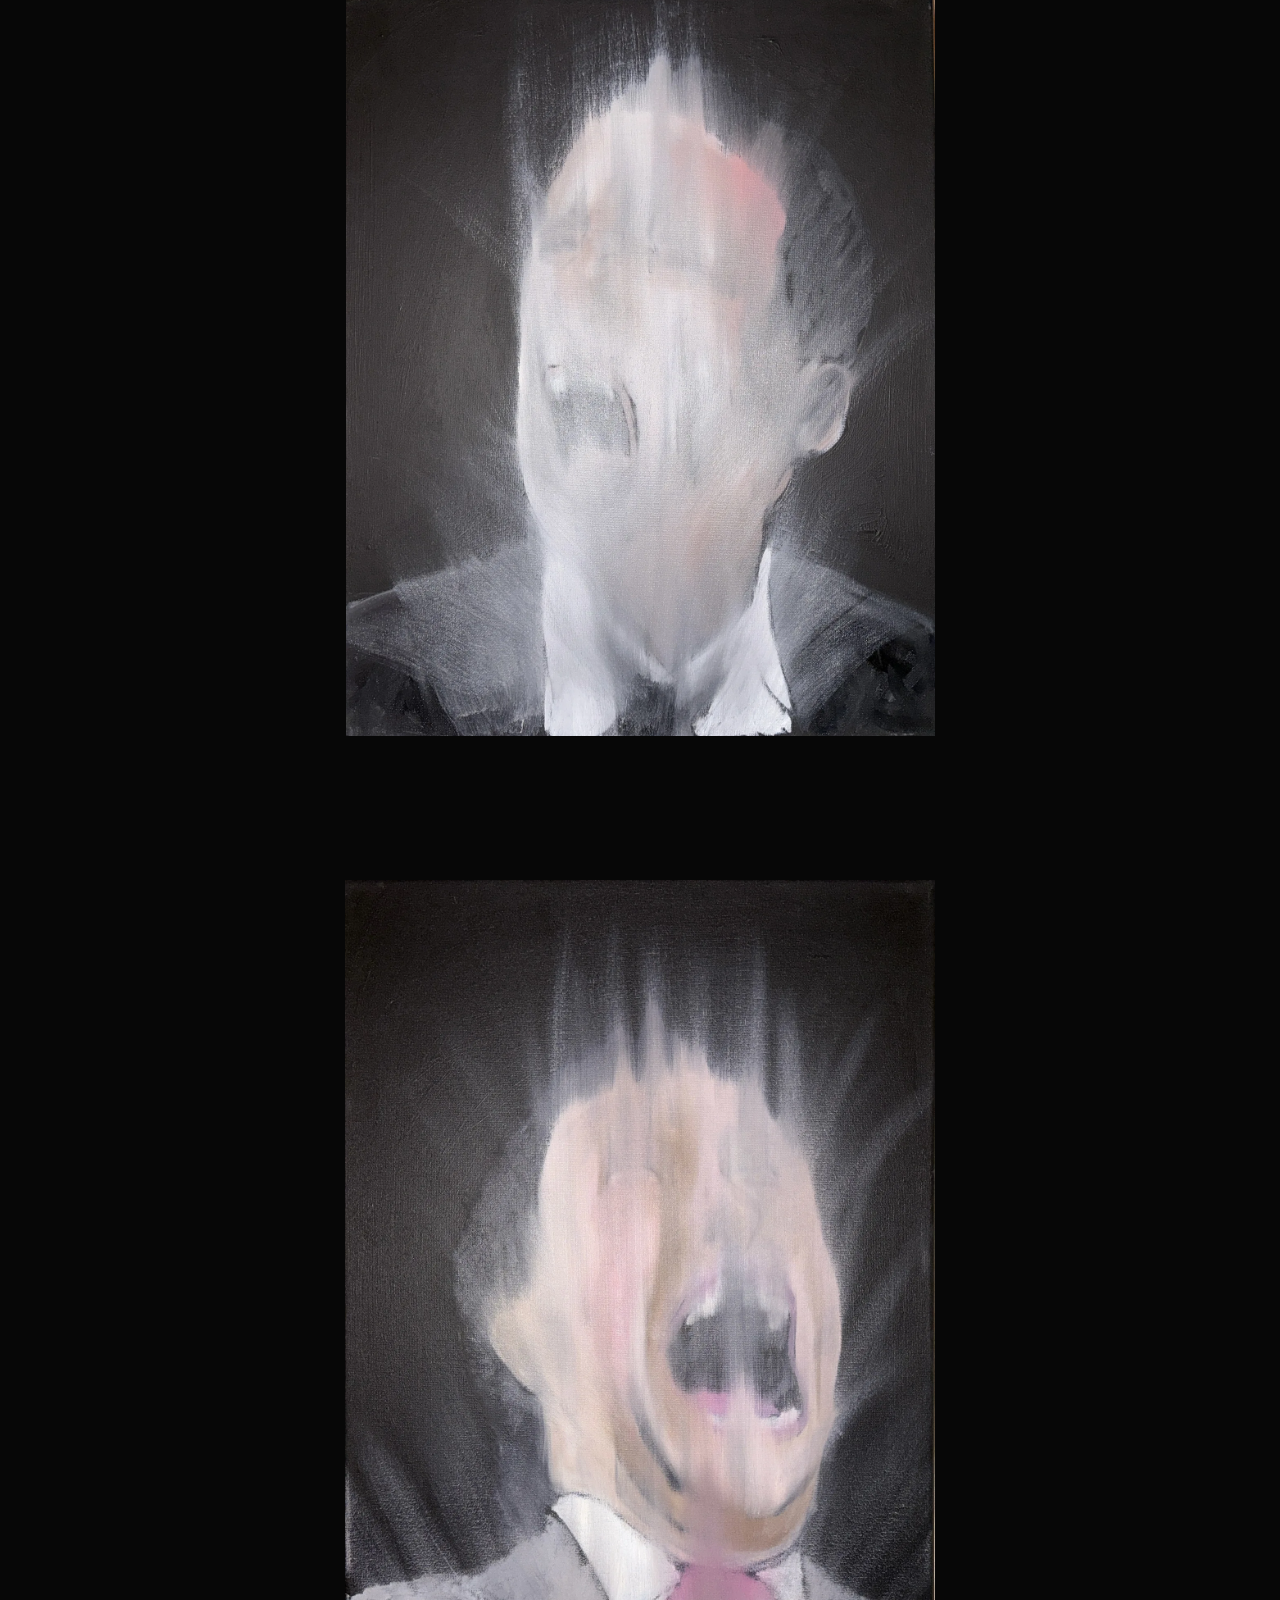
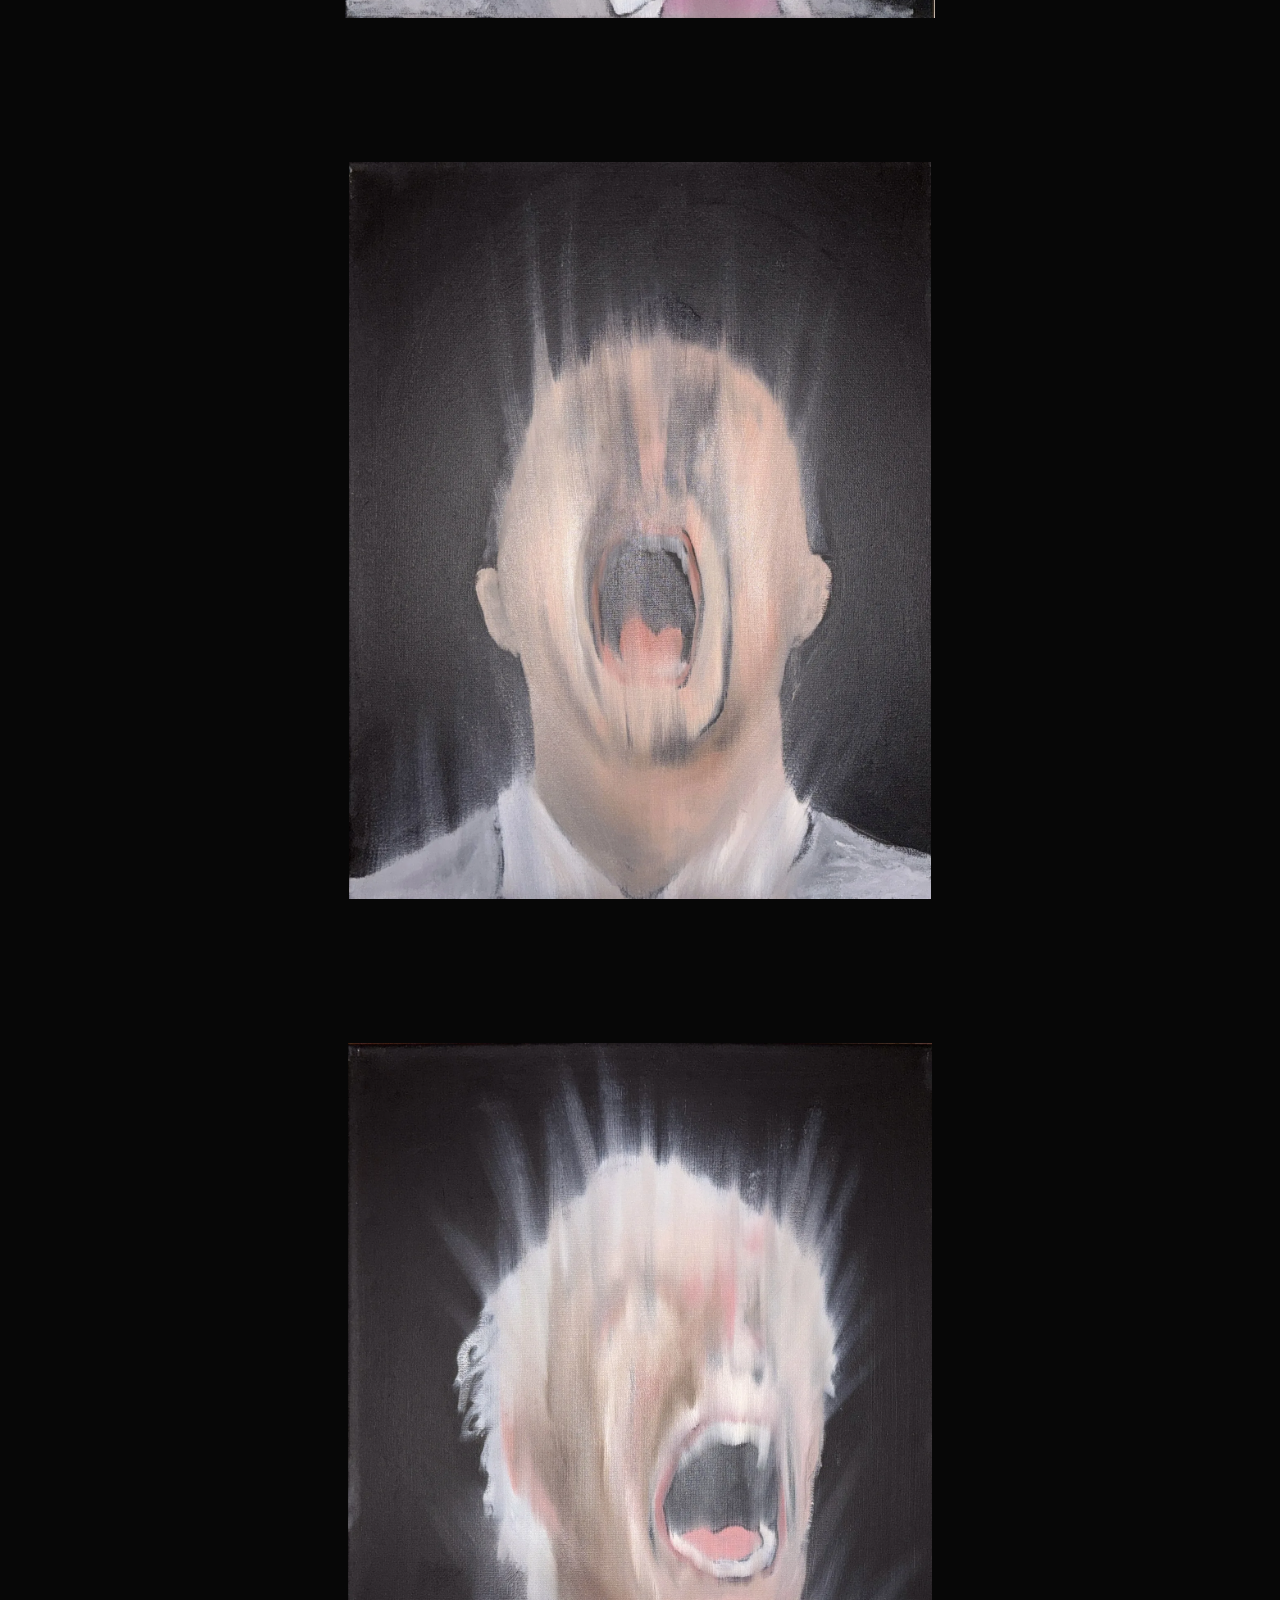
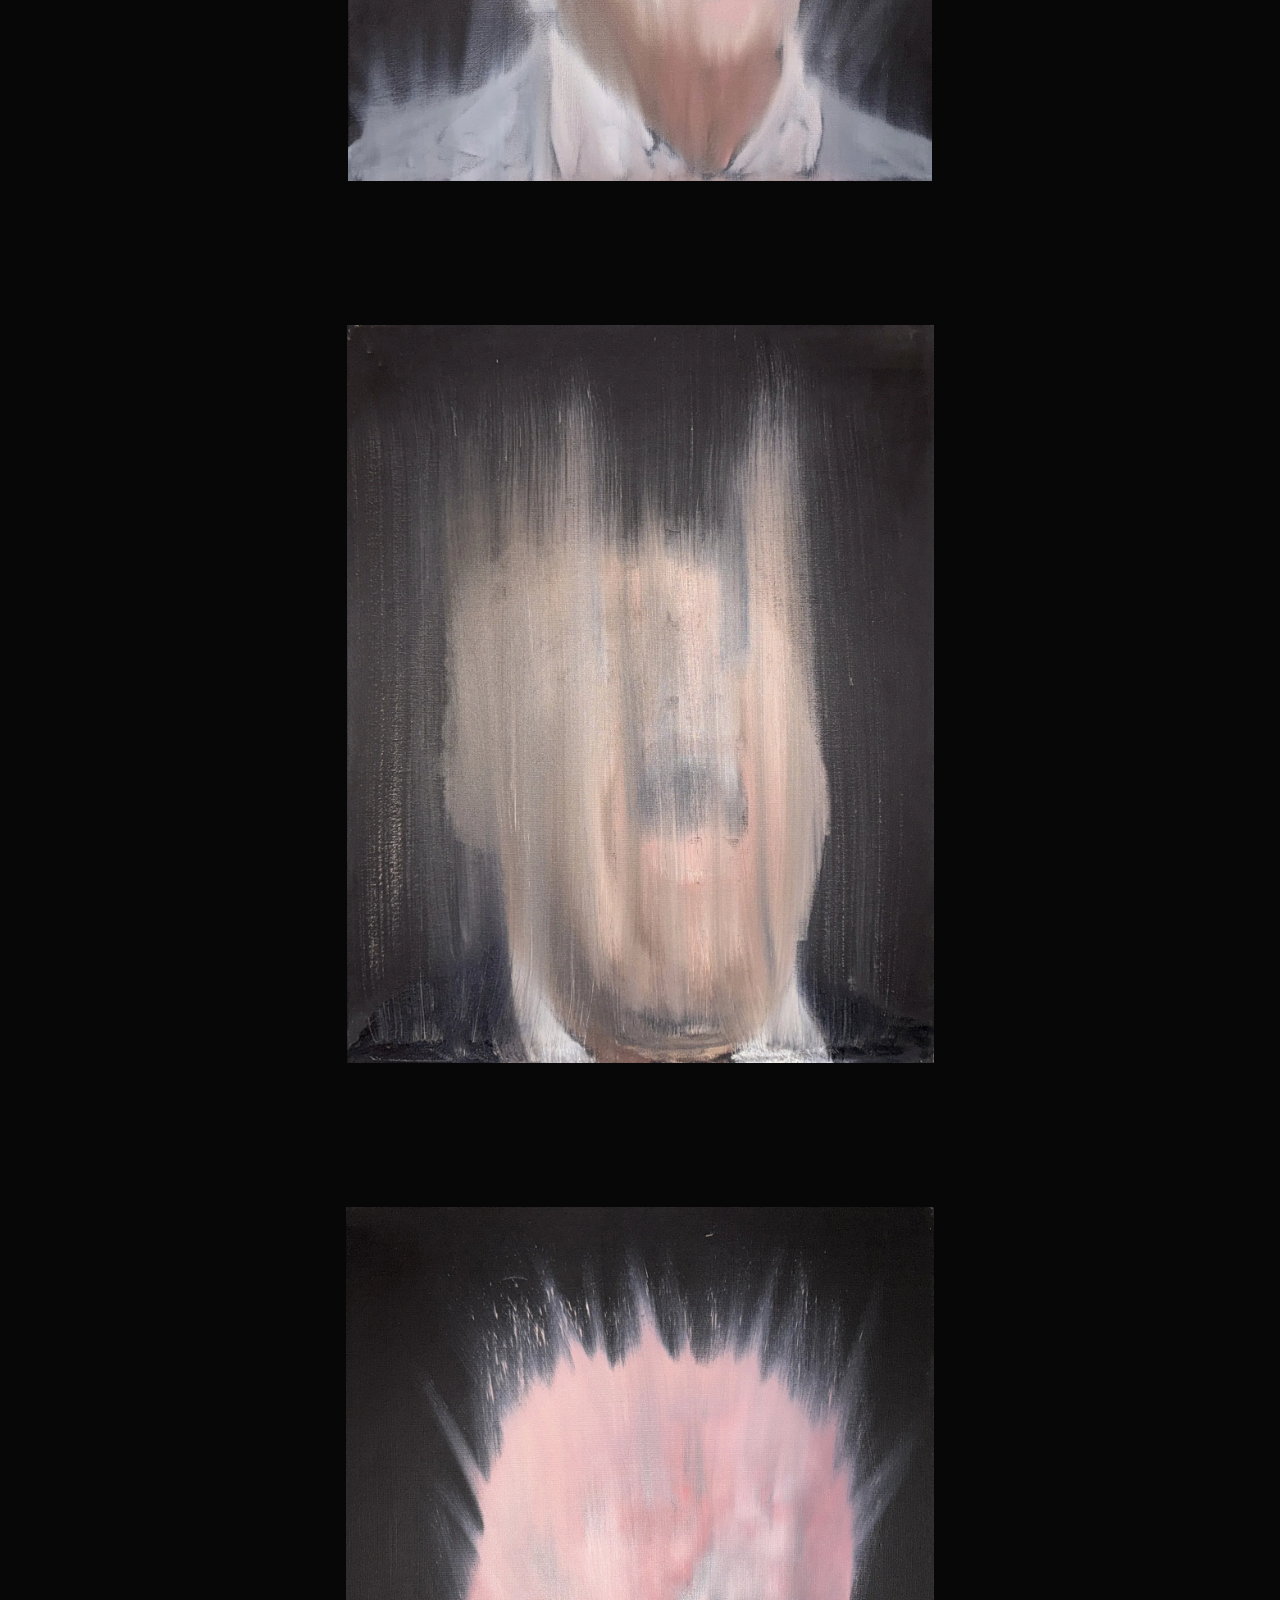
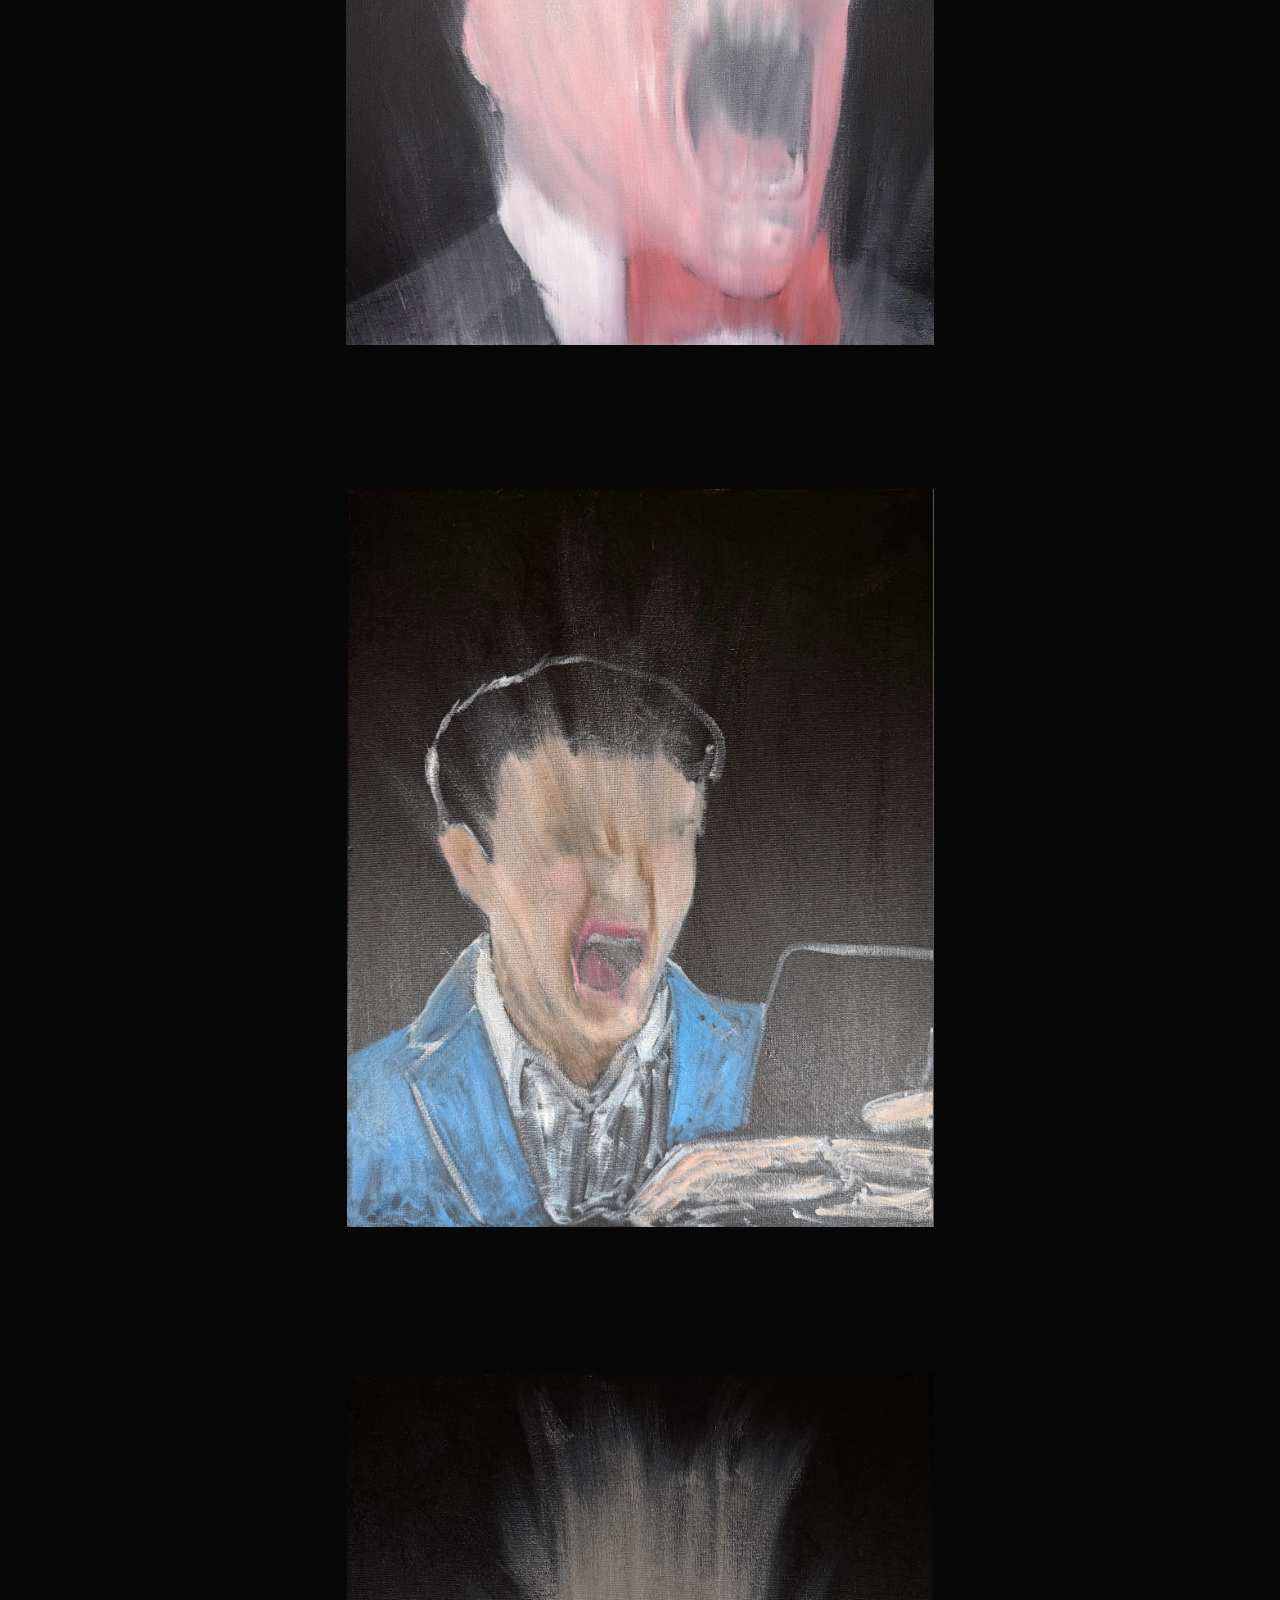
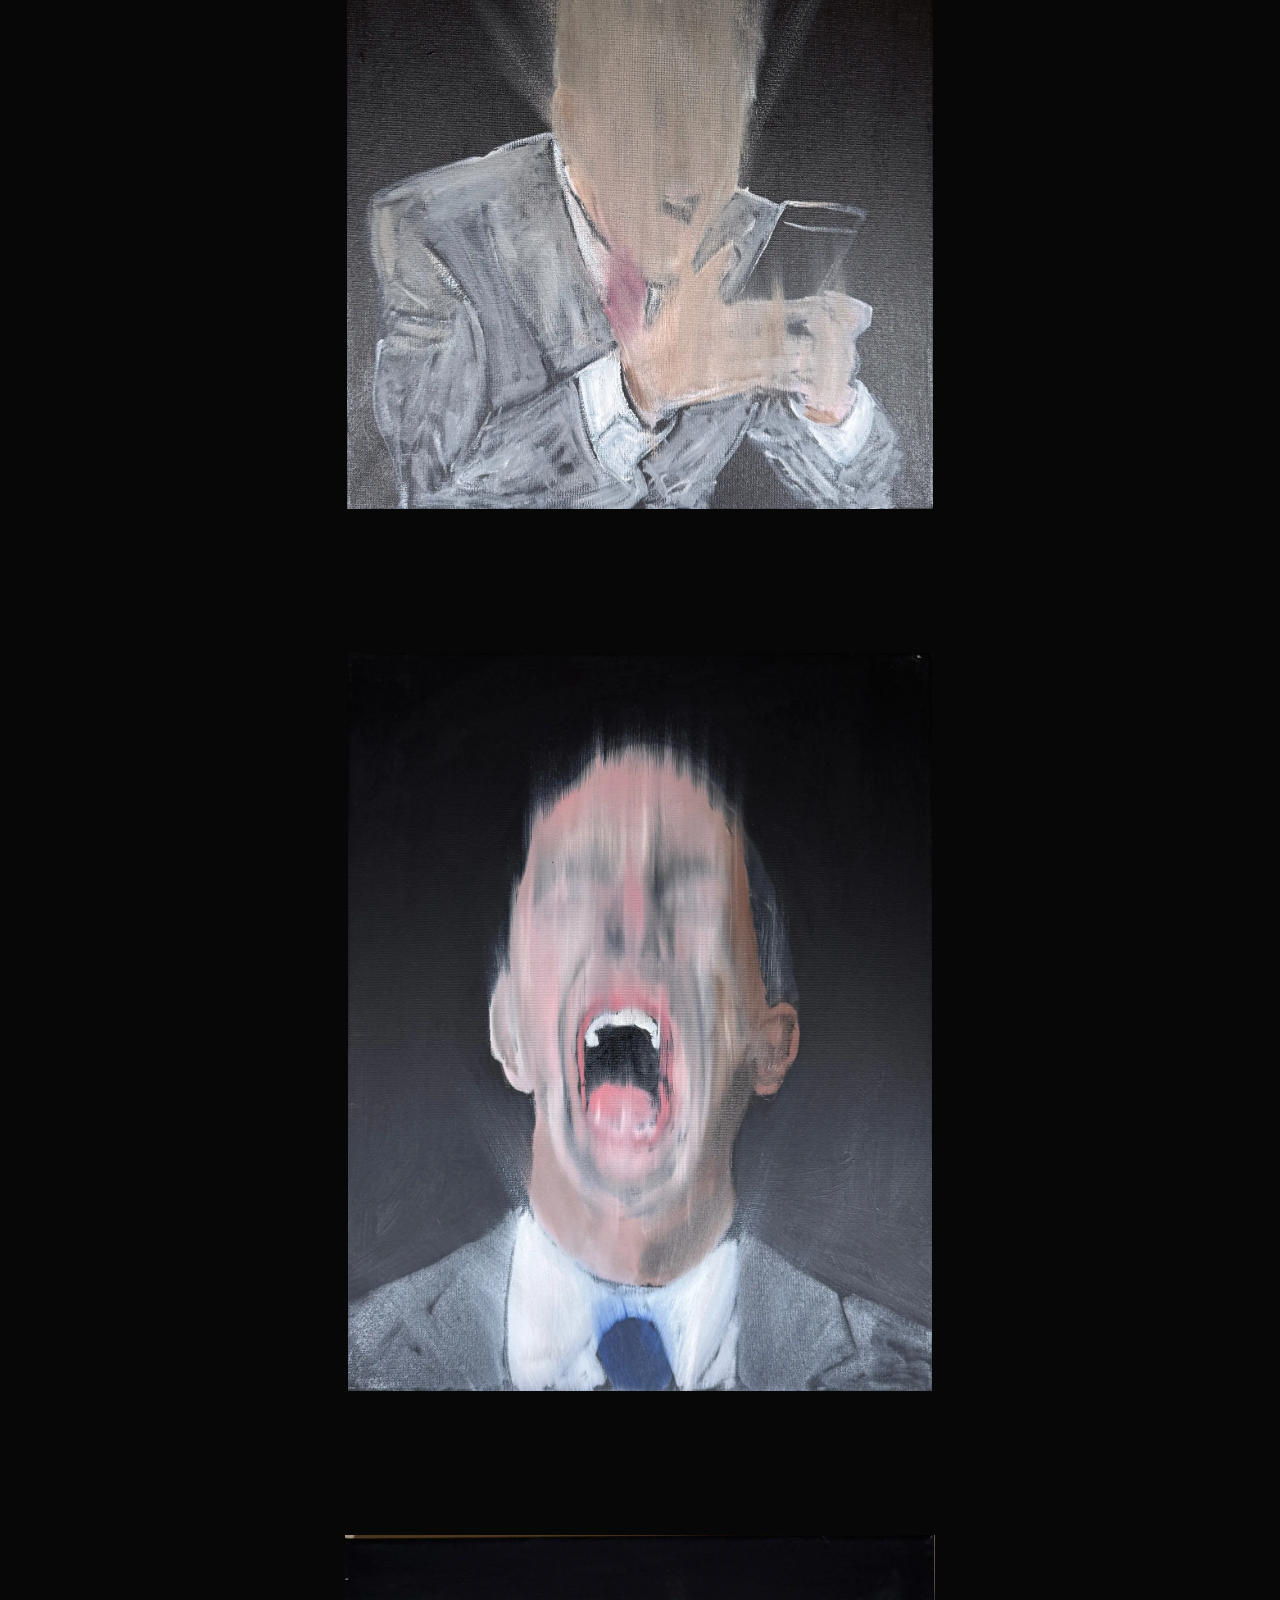
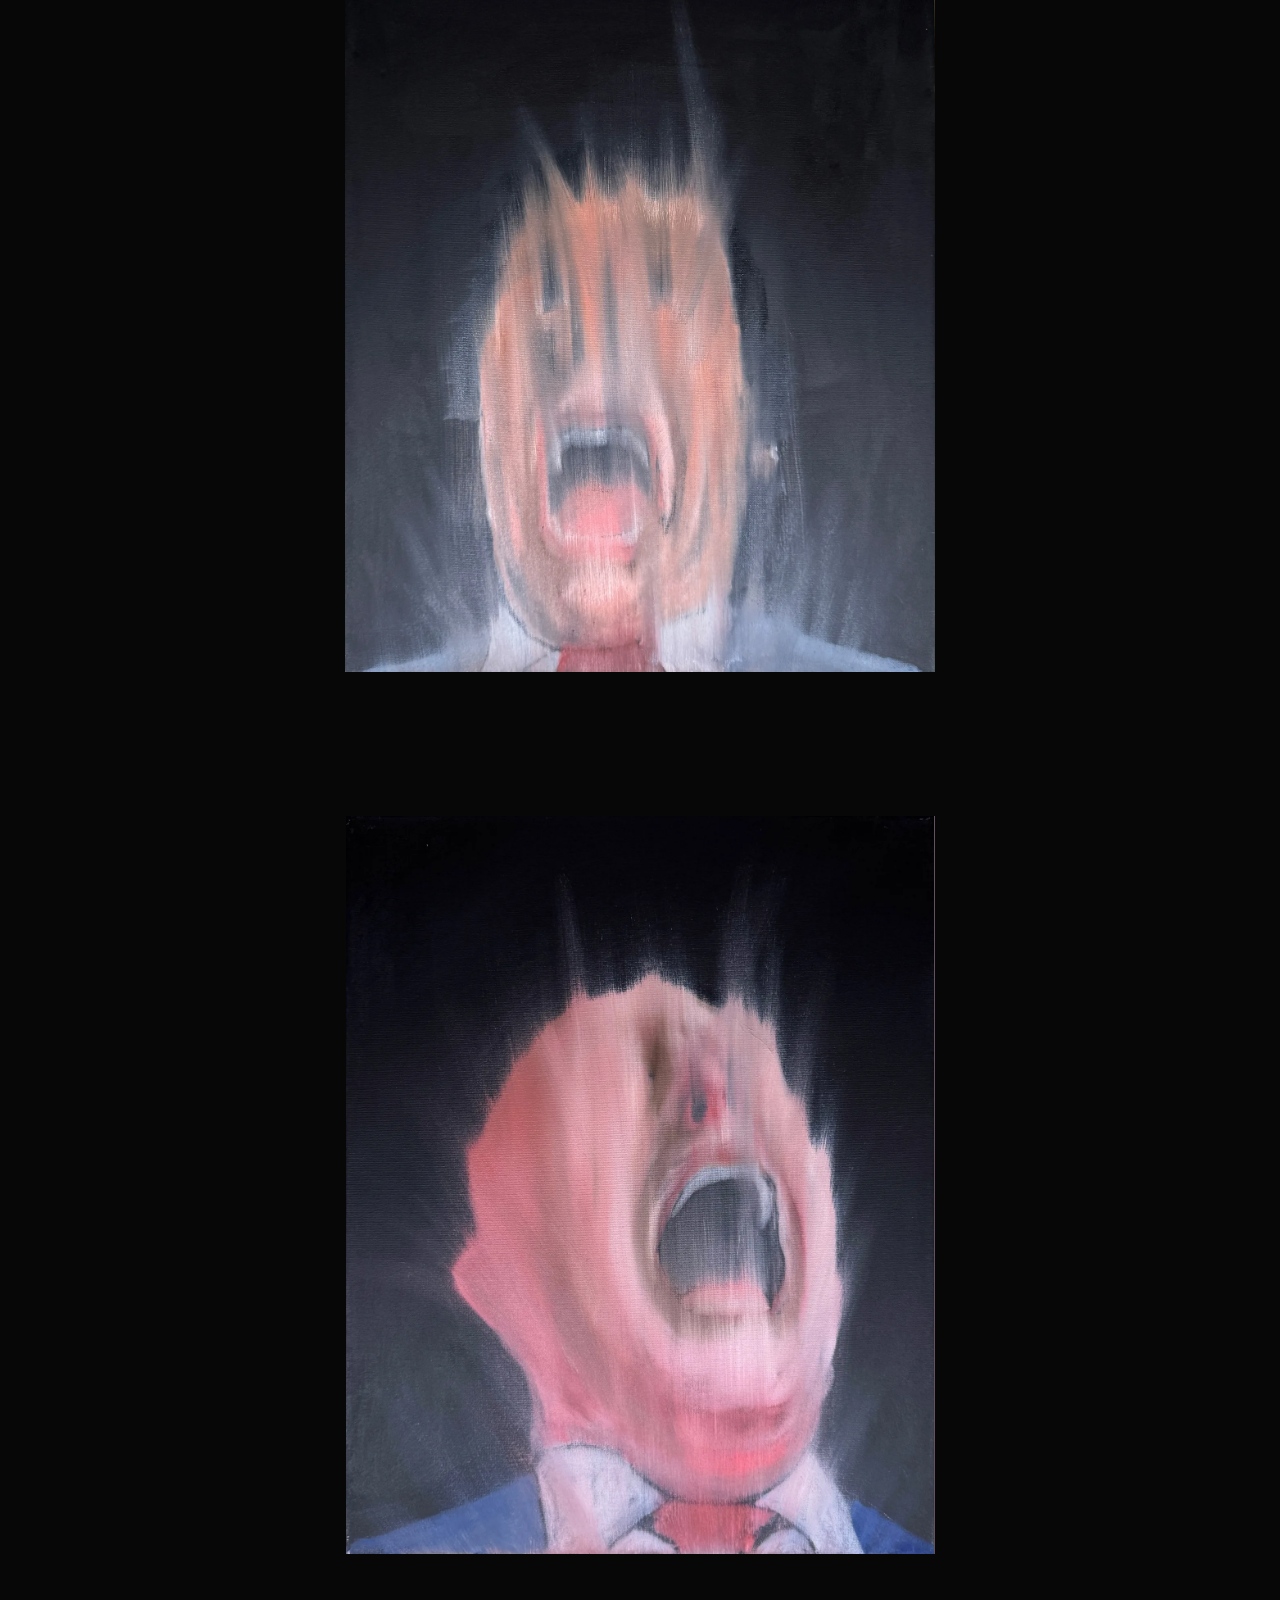
==== commit 8170f041: "bio: man living in world Co-Authored-By: Claude Fable 5.1 <noreply@anthropic.com>" ====
--- a/index.html
+++ b/index.html
@@ -41,7 +41,7 @@
     <canvas class="smear" id="smear"></canvas>
     <div class="hero-copy">
       <h1 class="name" data-smear>Brian Olek</h1>
-      <p class="lede">I paint life as it is.</p>
+      <p class="lede">man living in world</p>
     </div>
   </section>
 
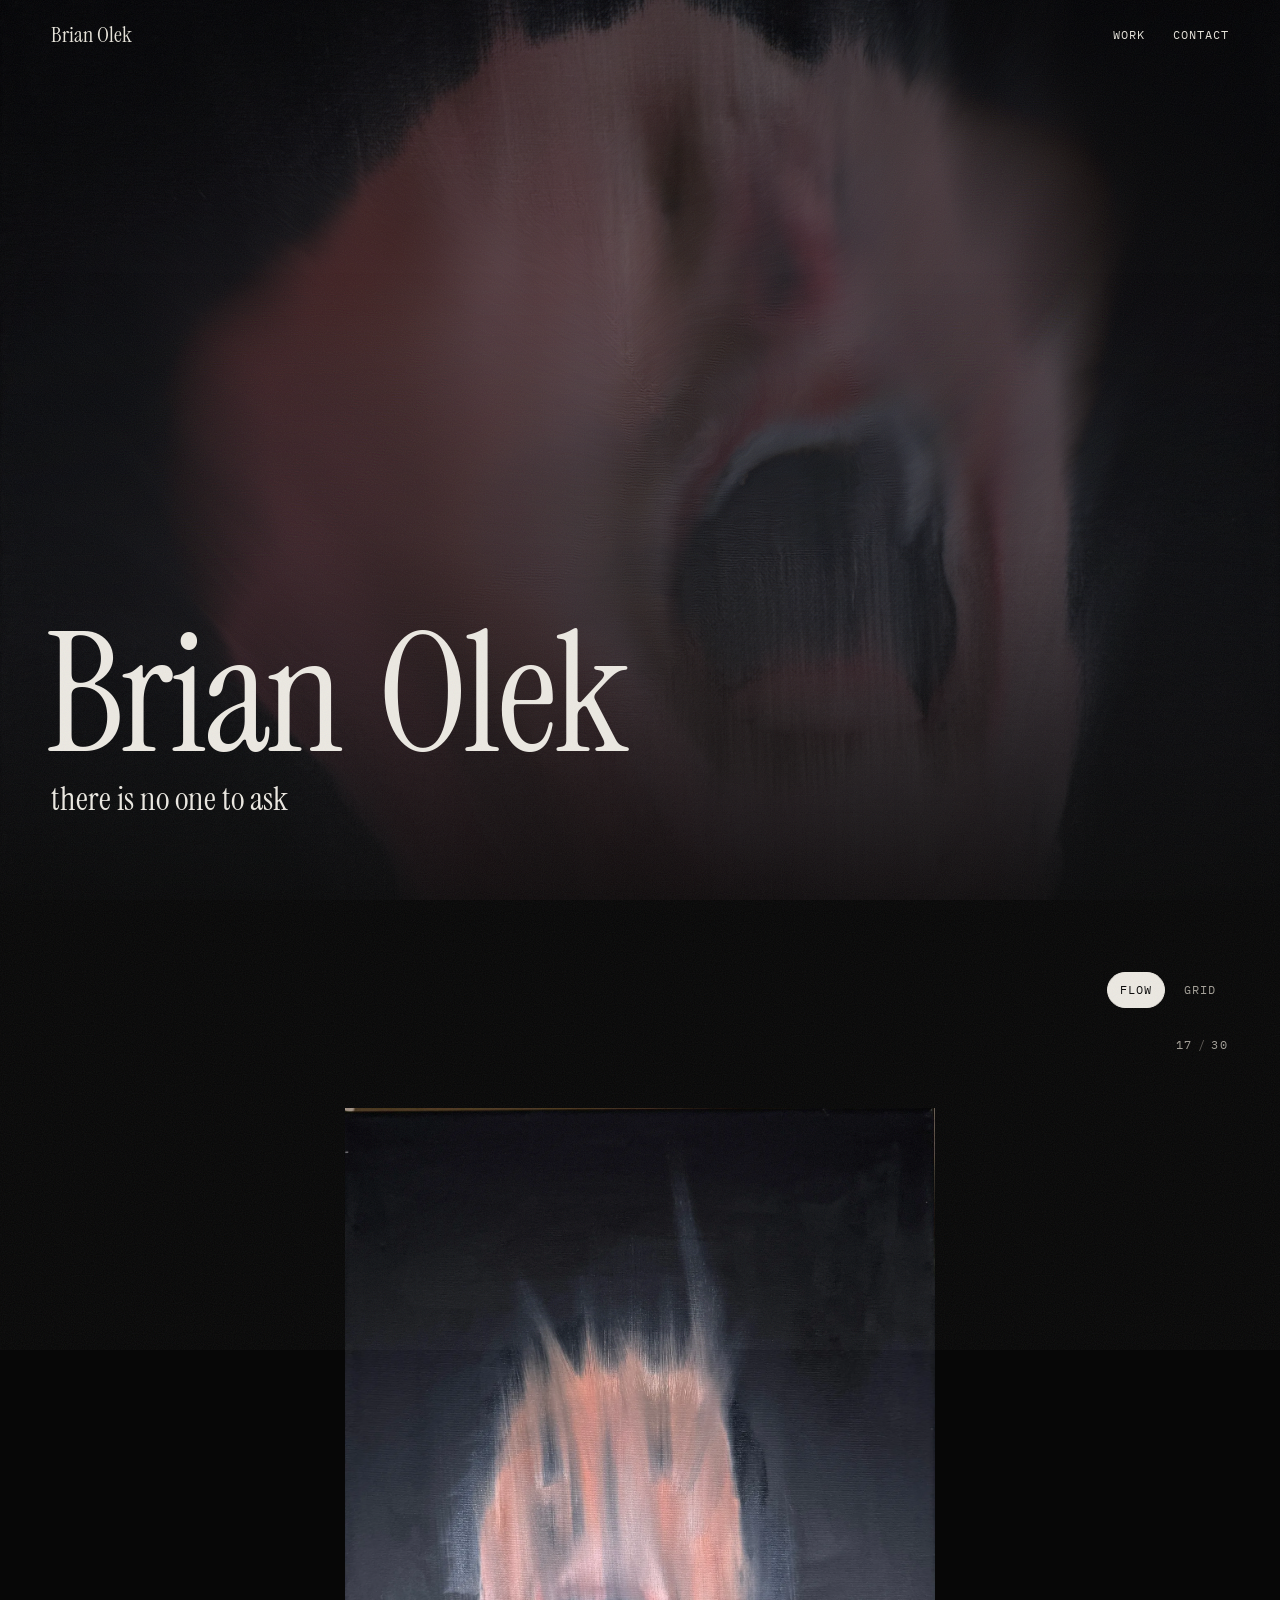
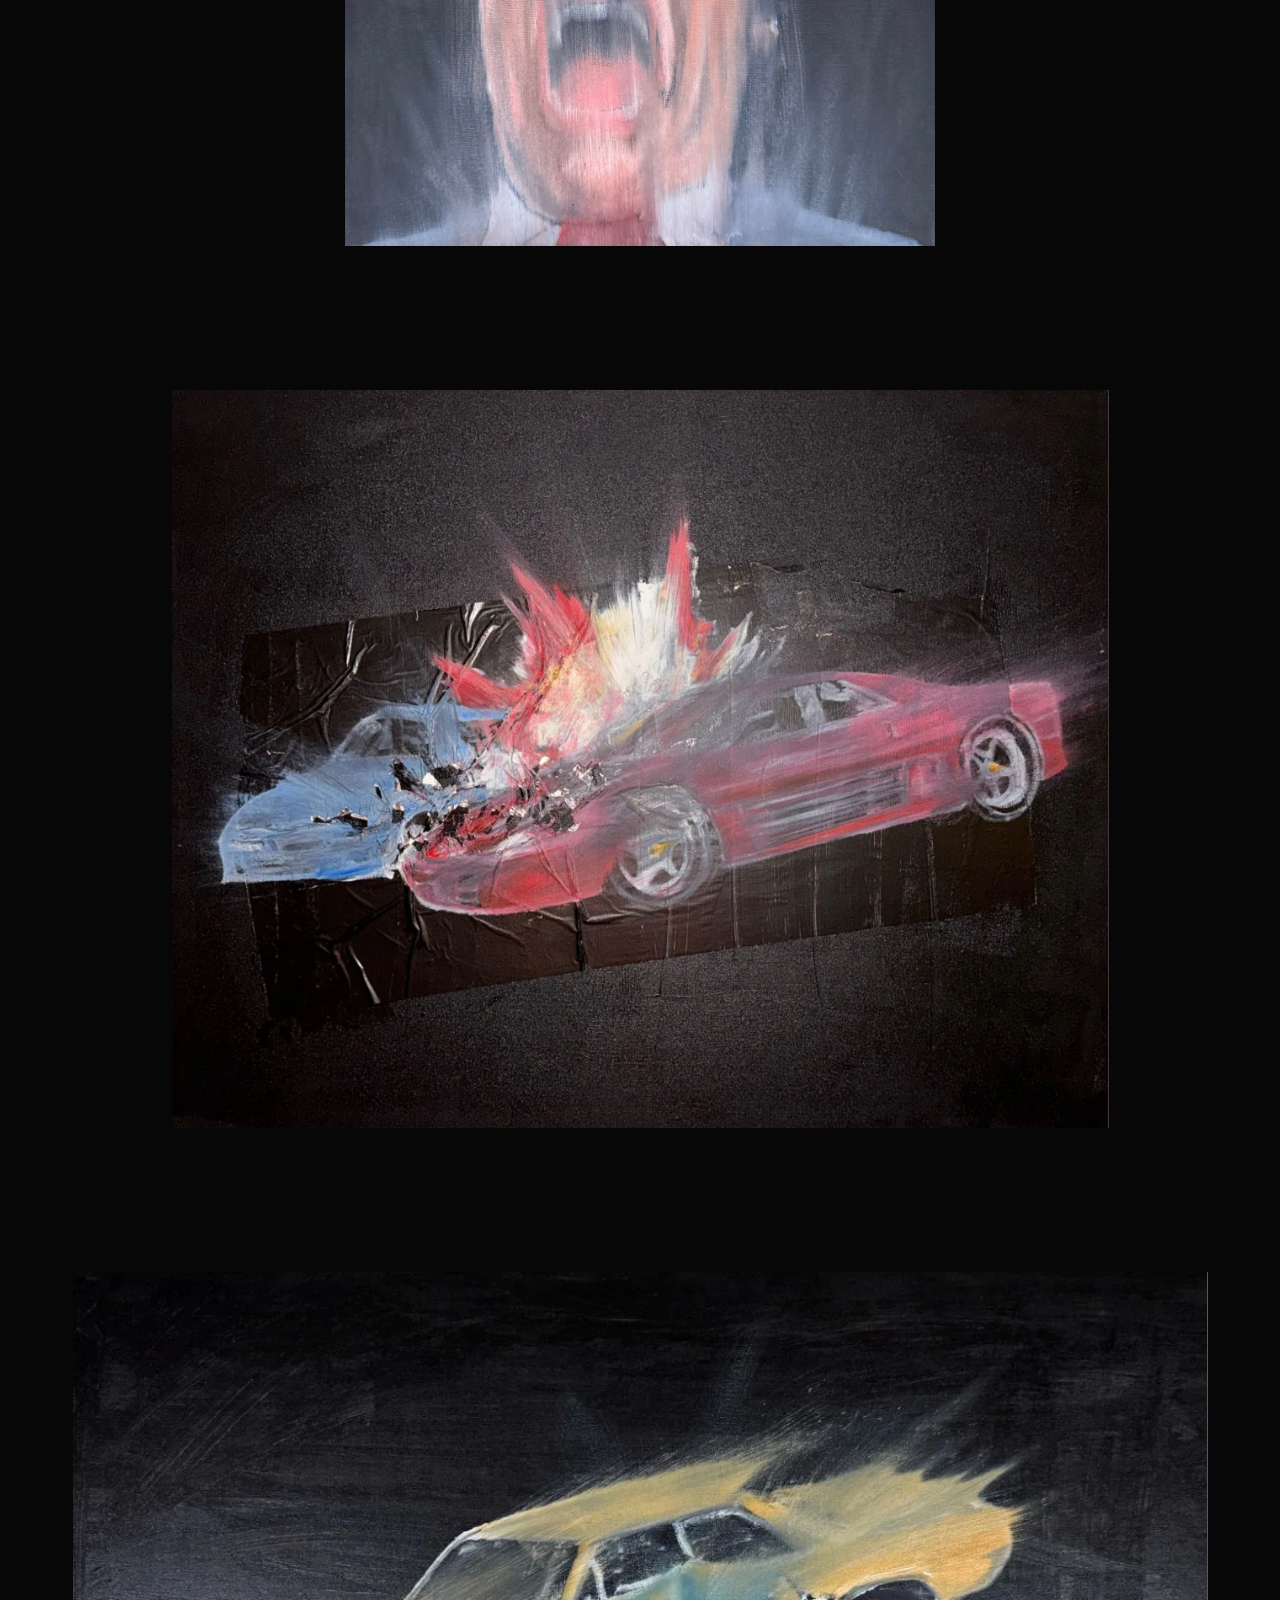
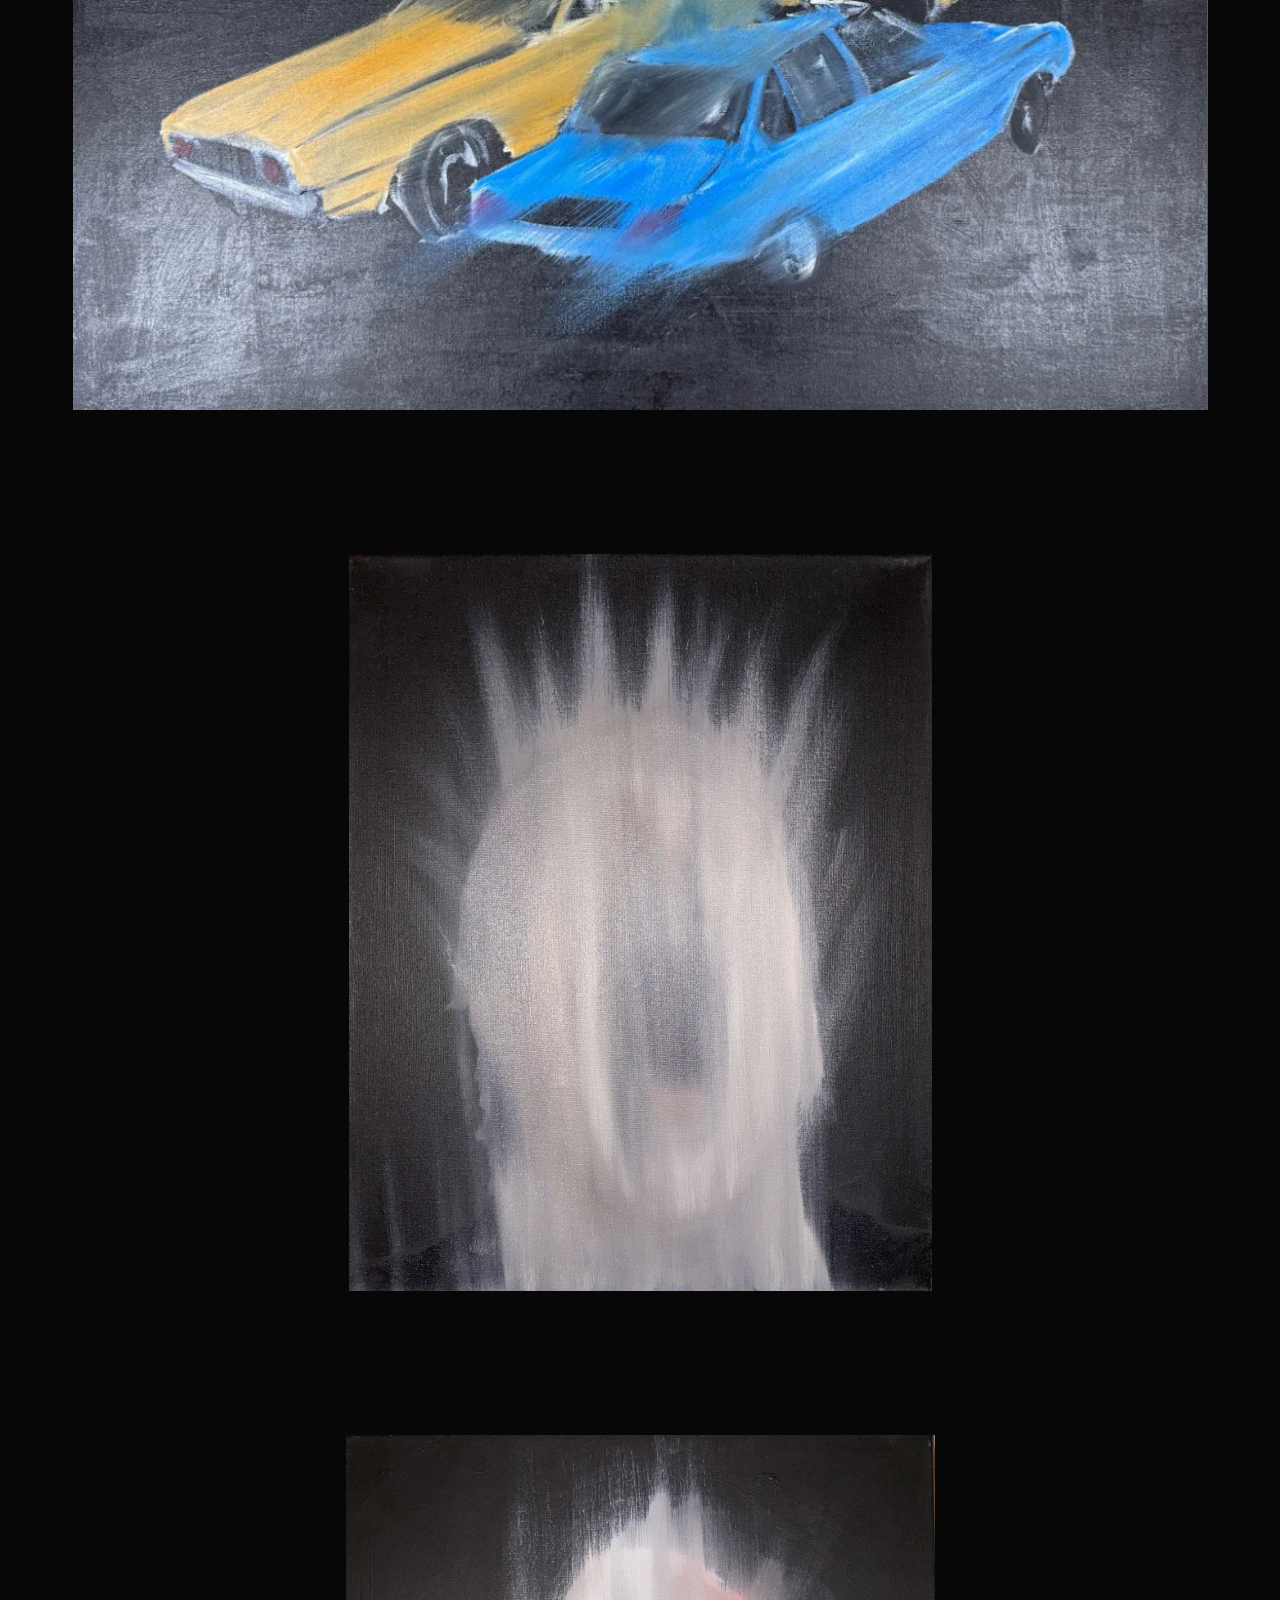
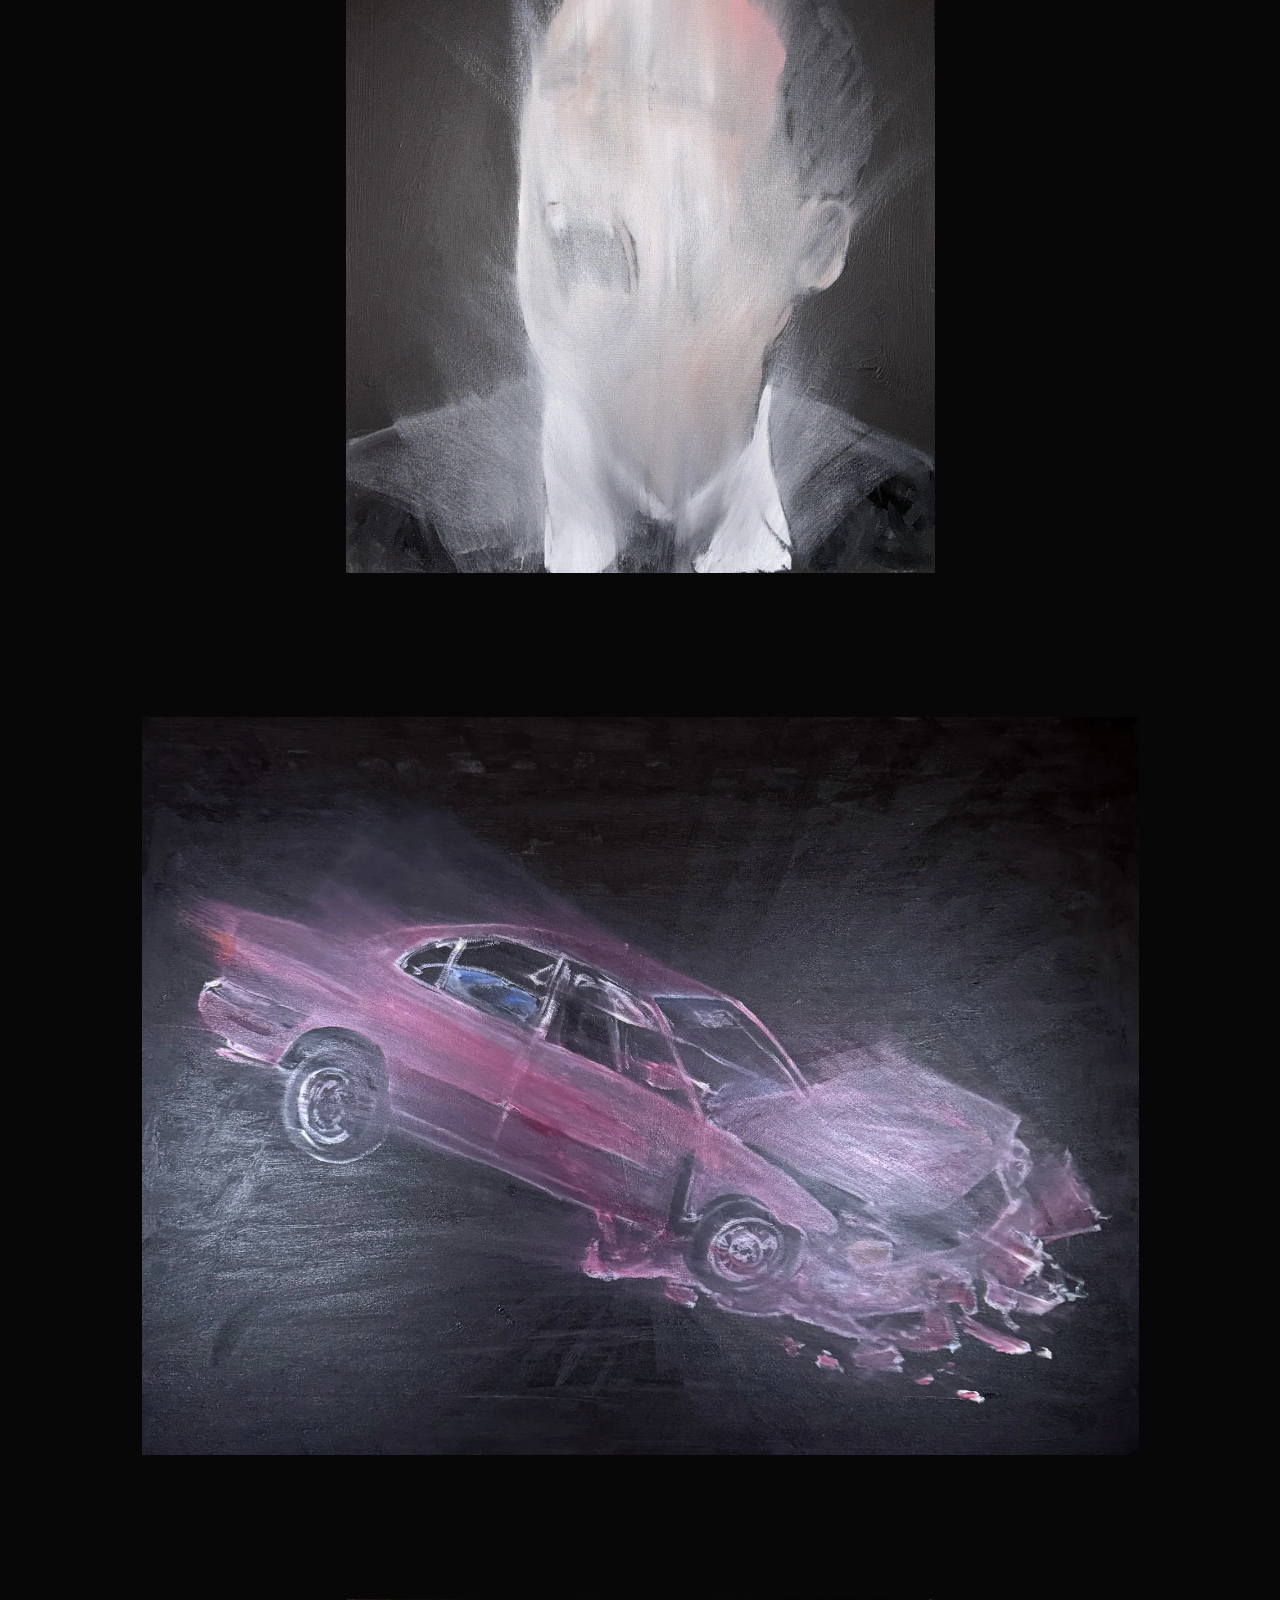
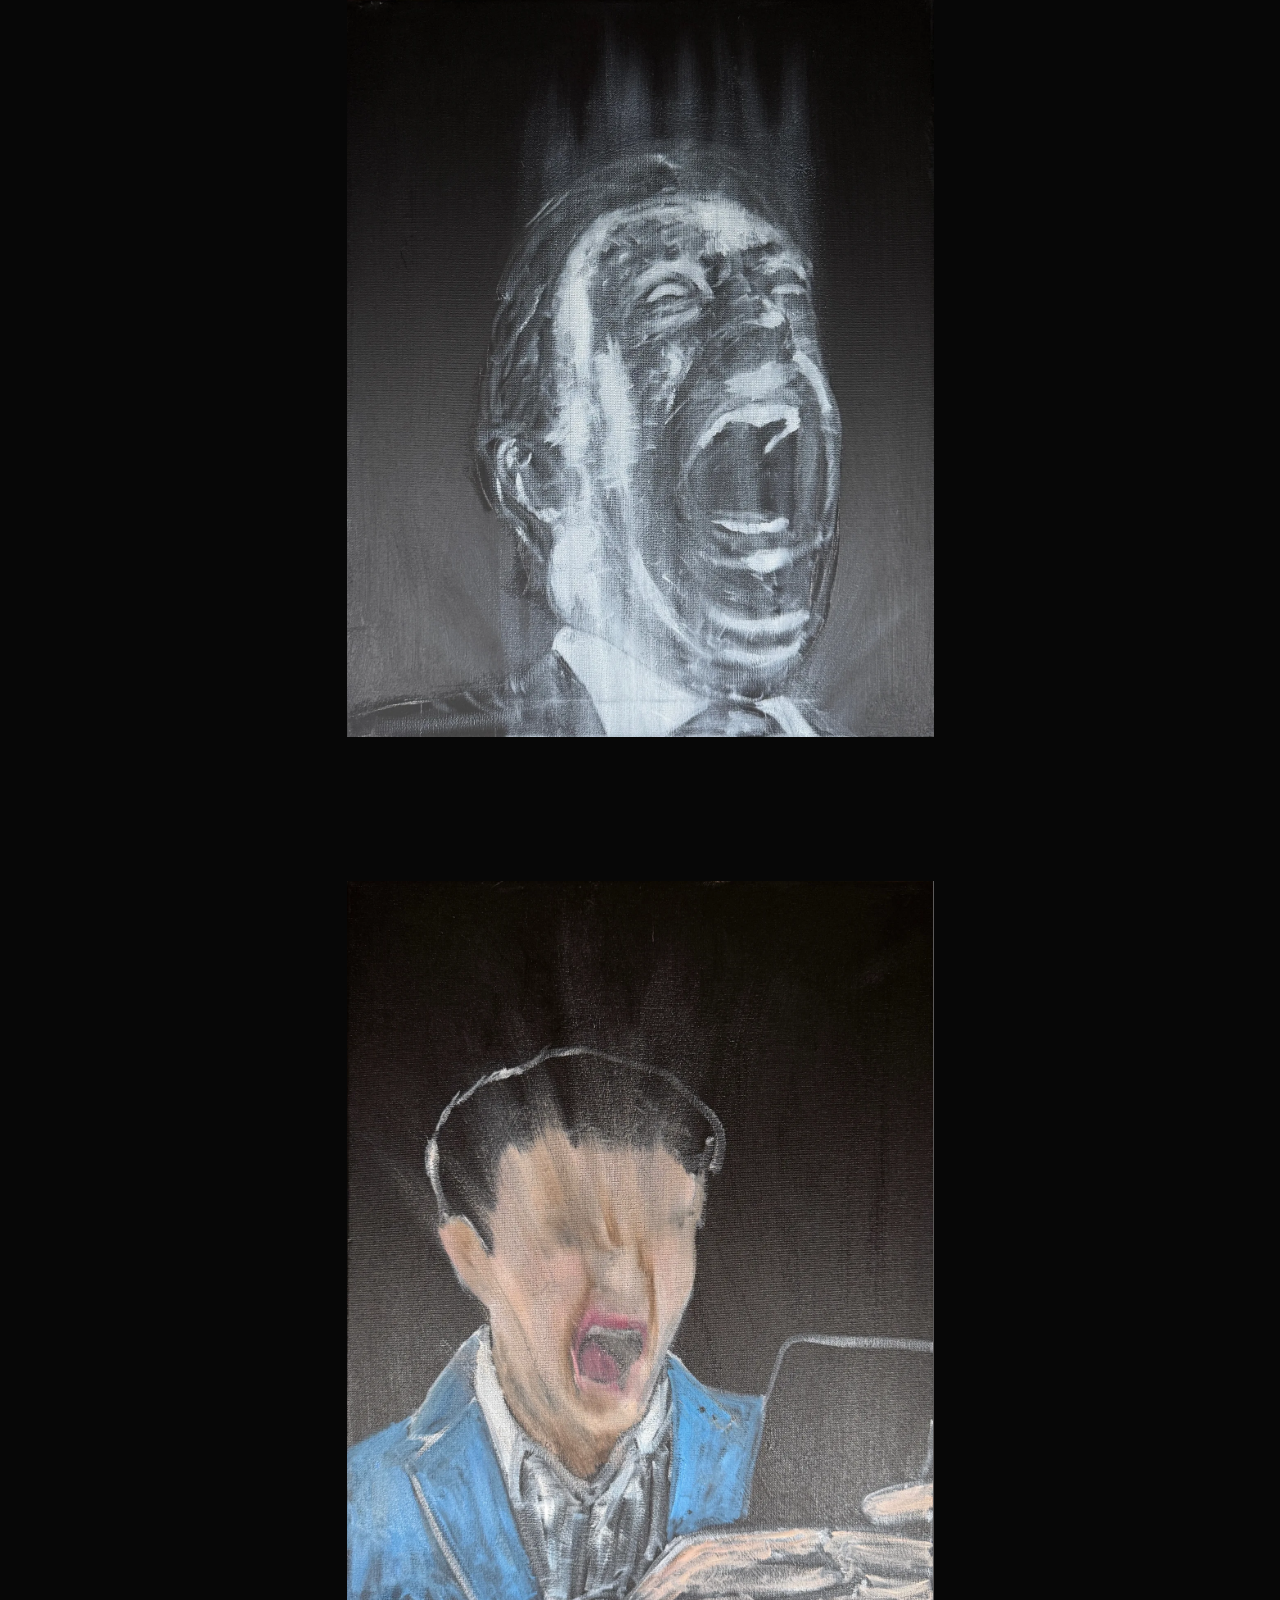
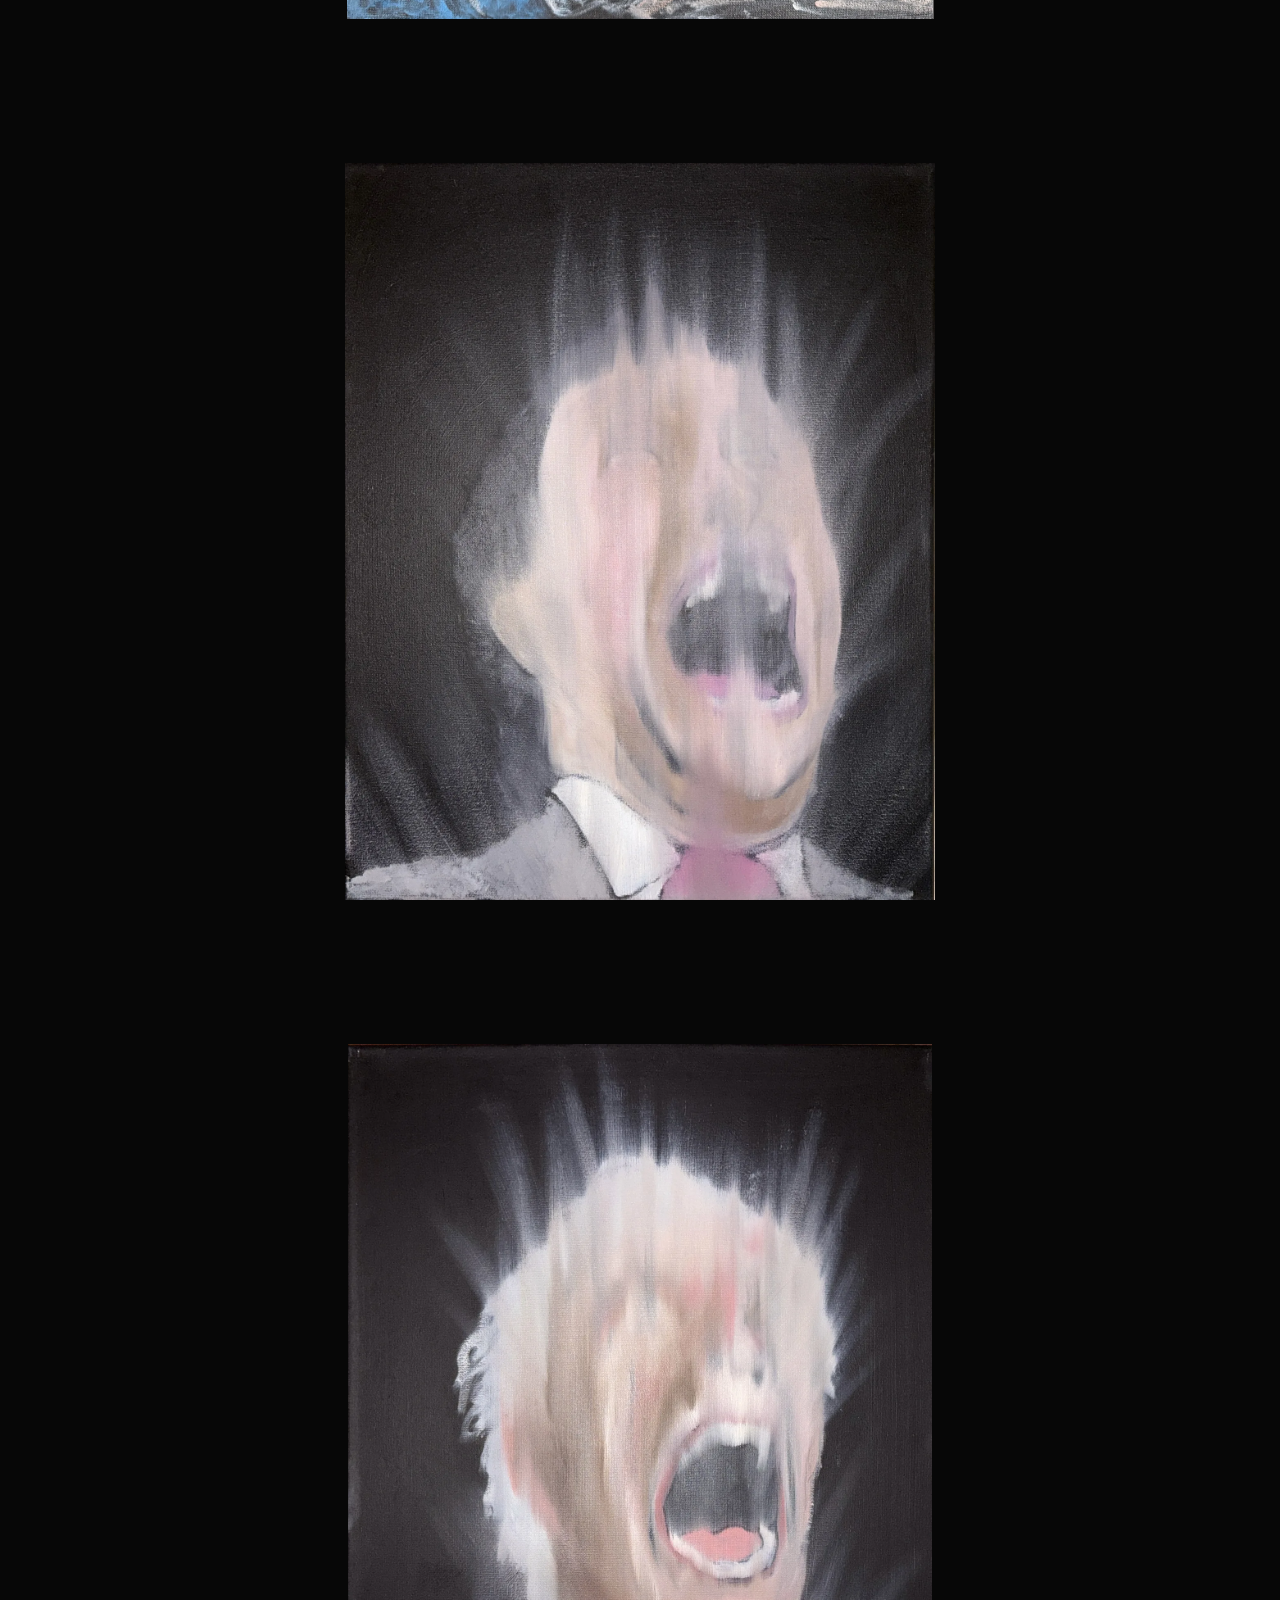
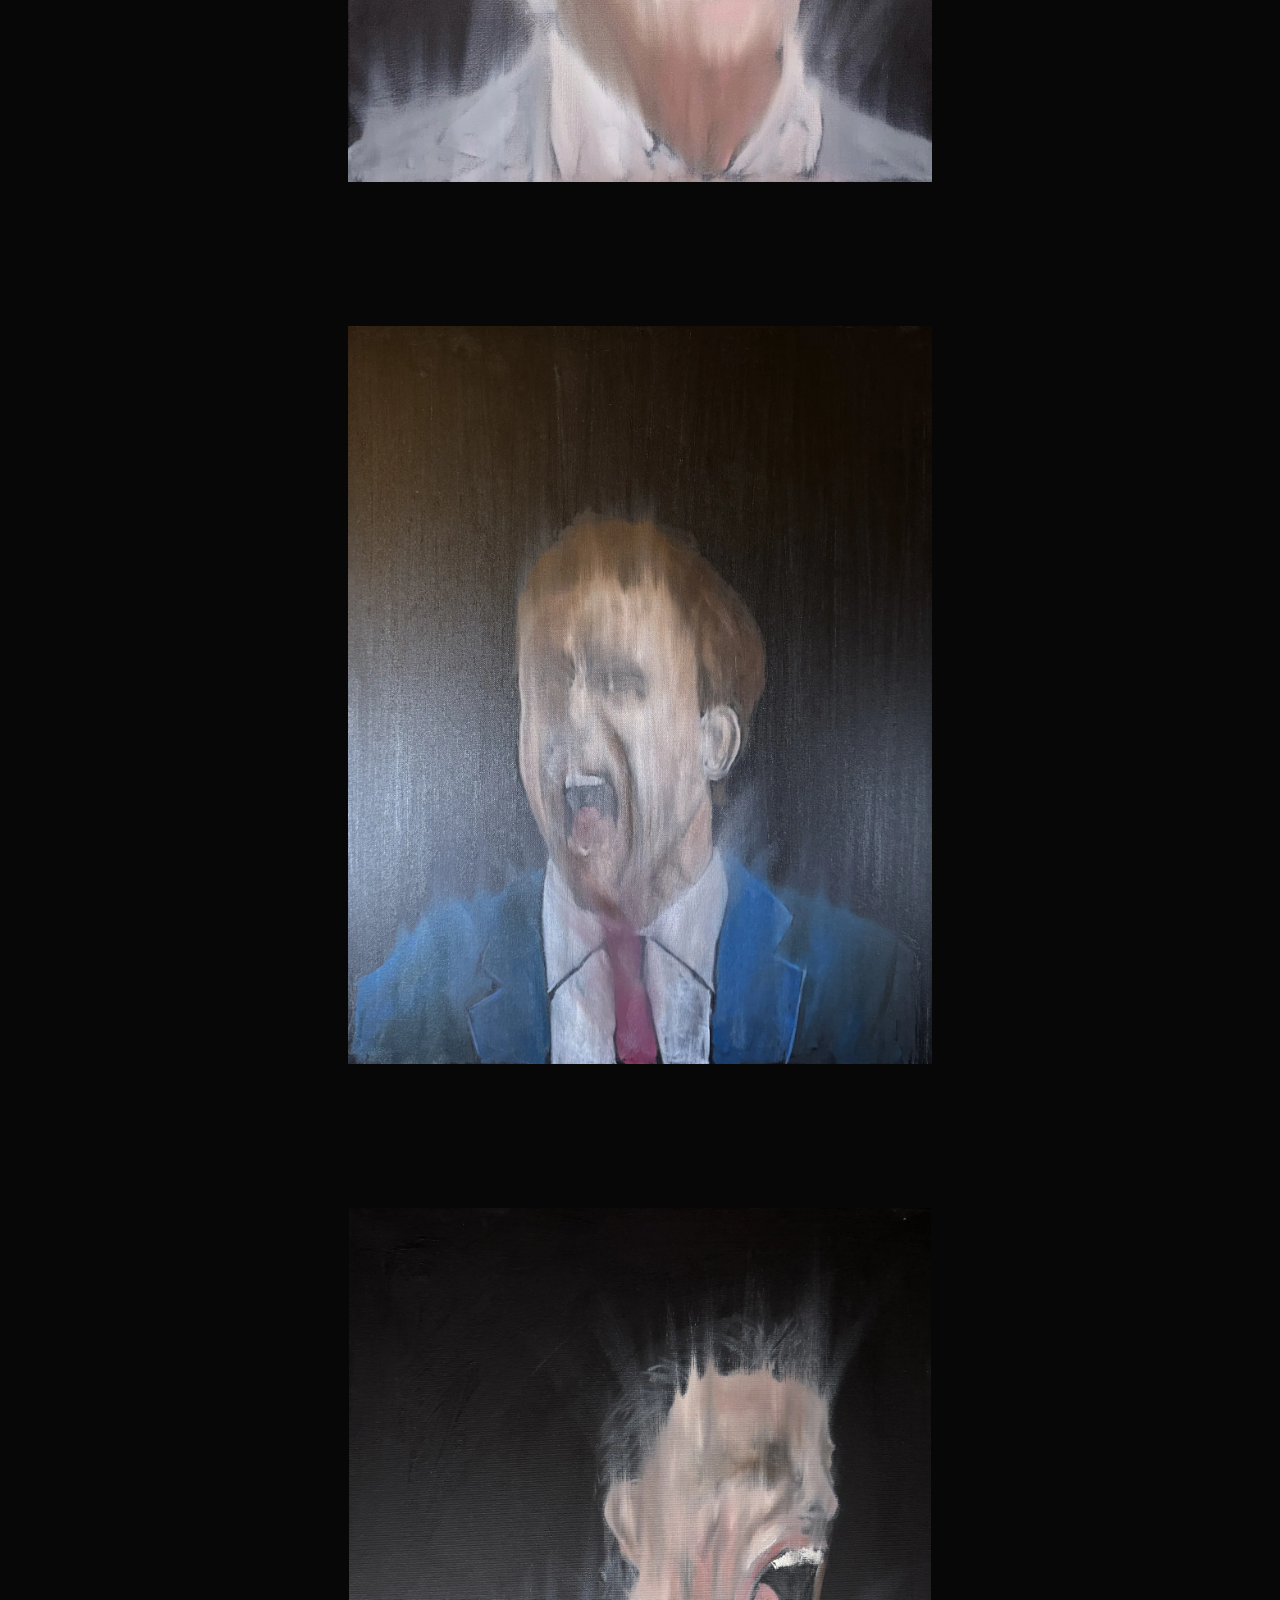
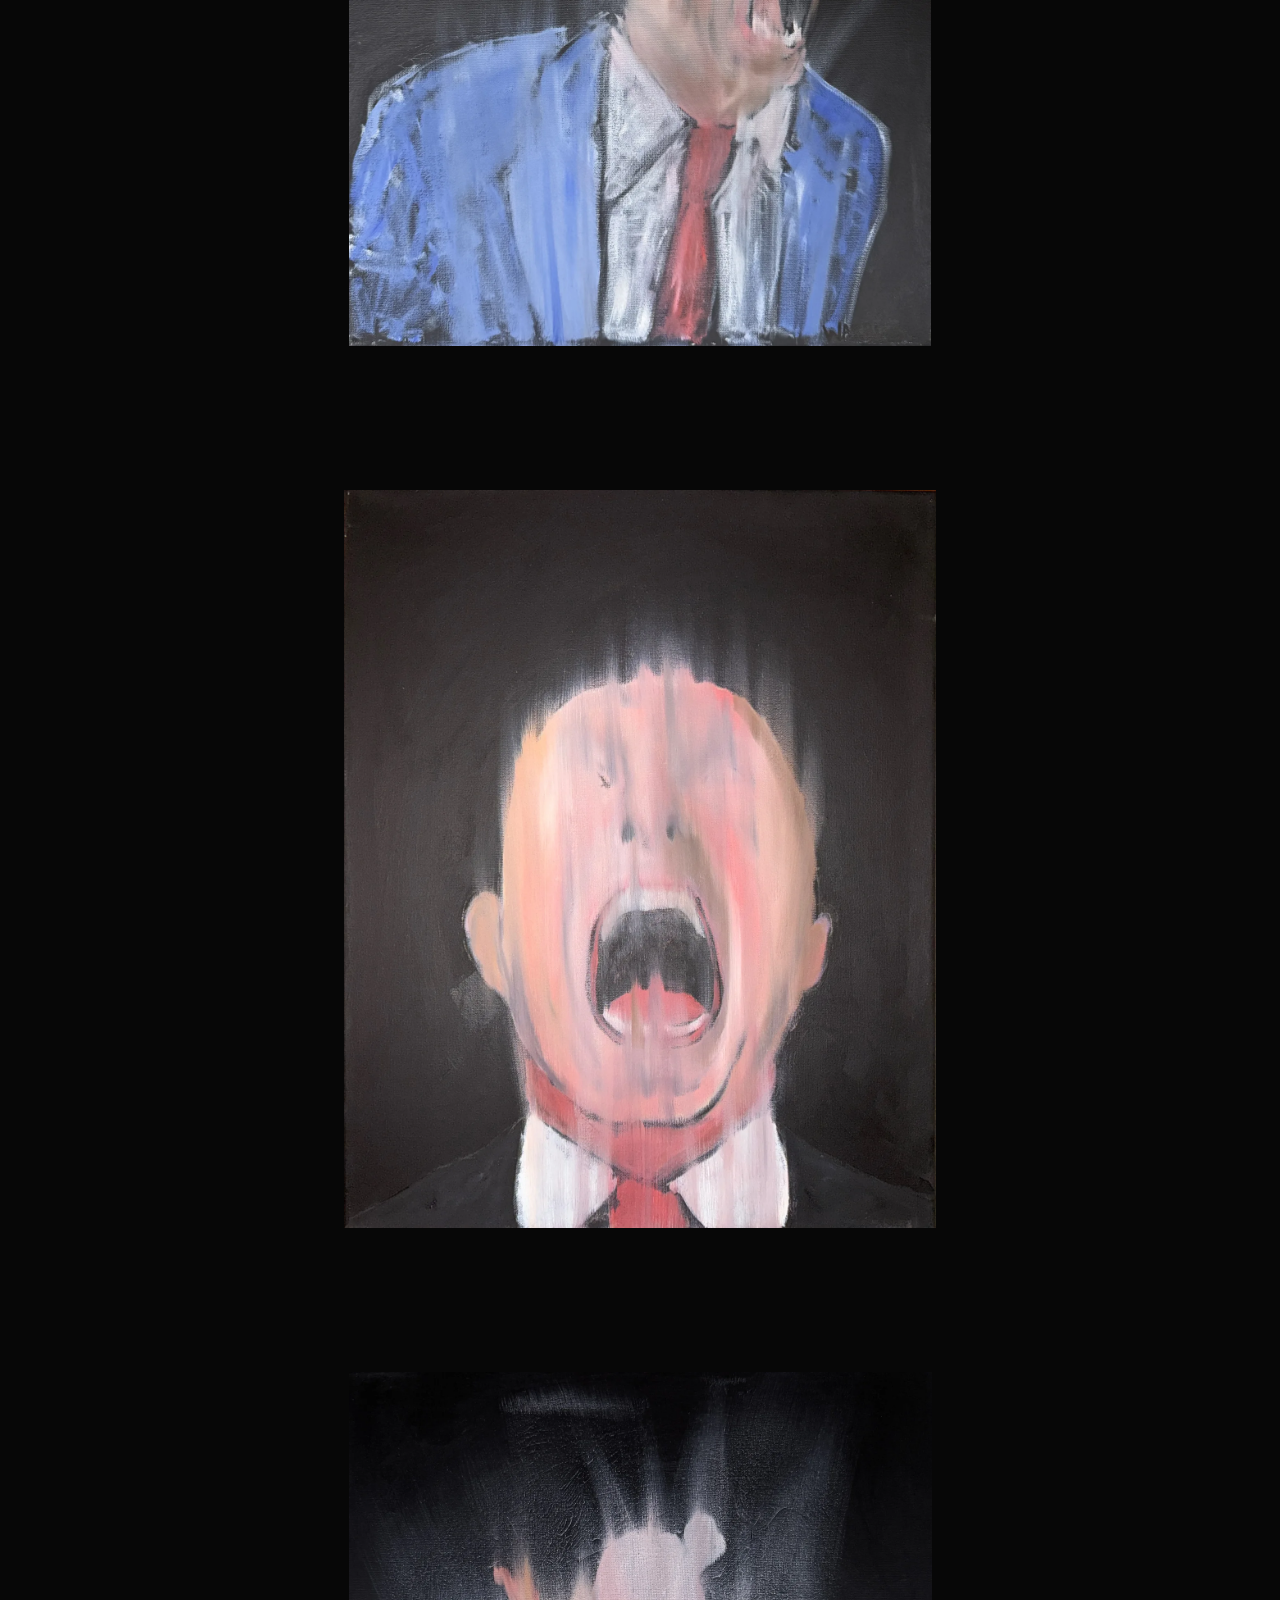
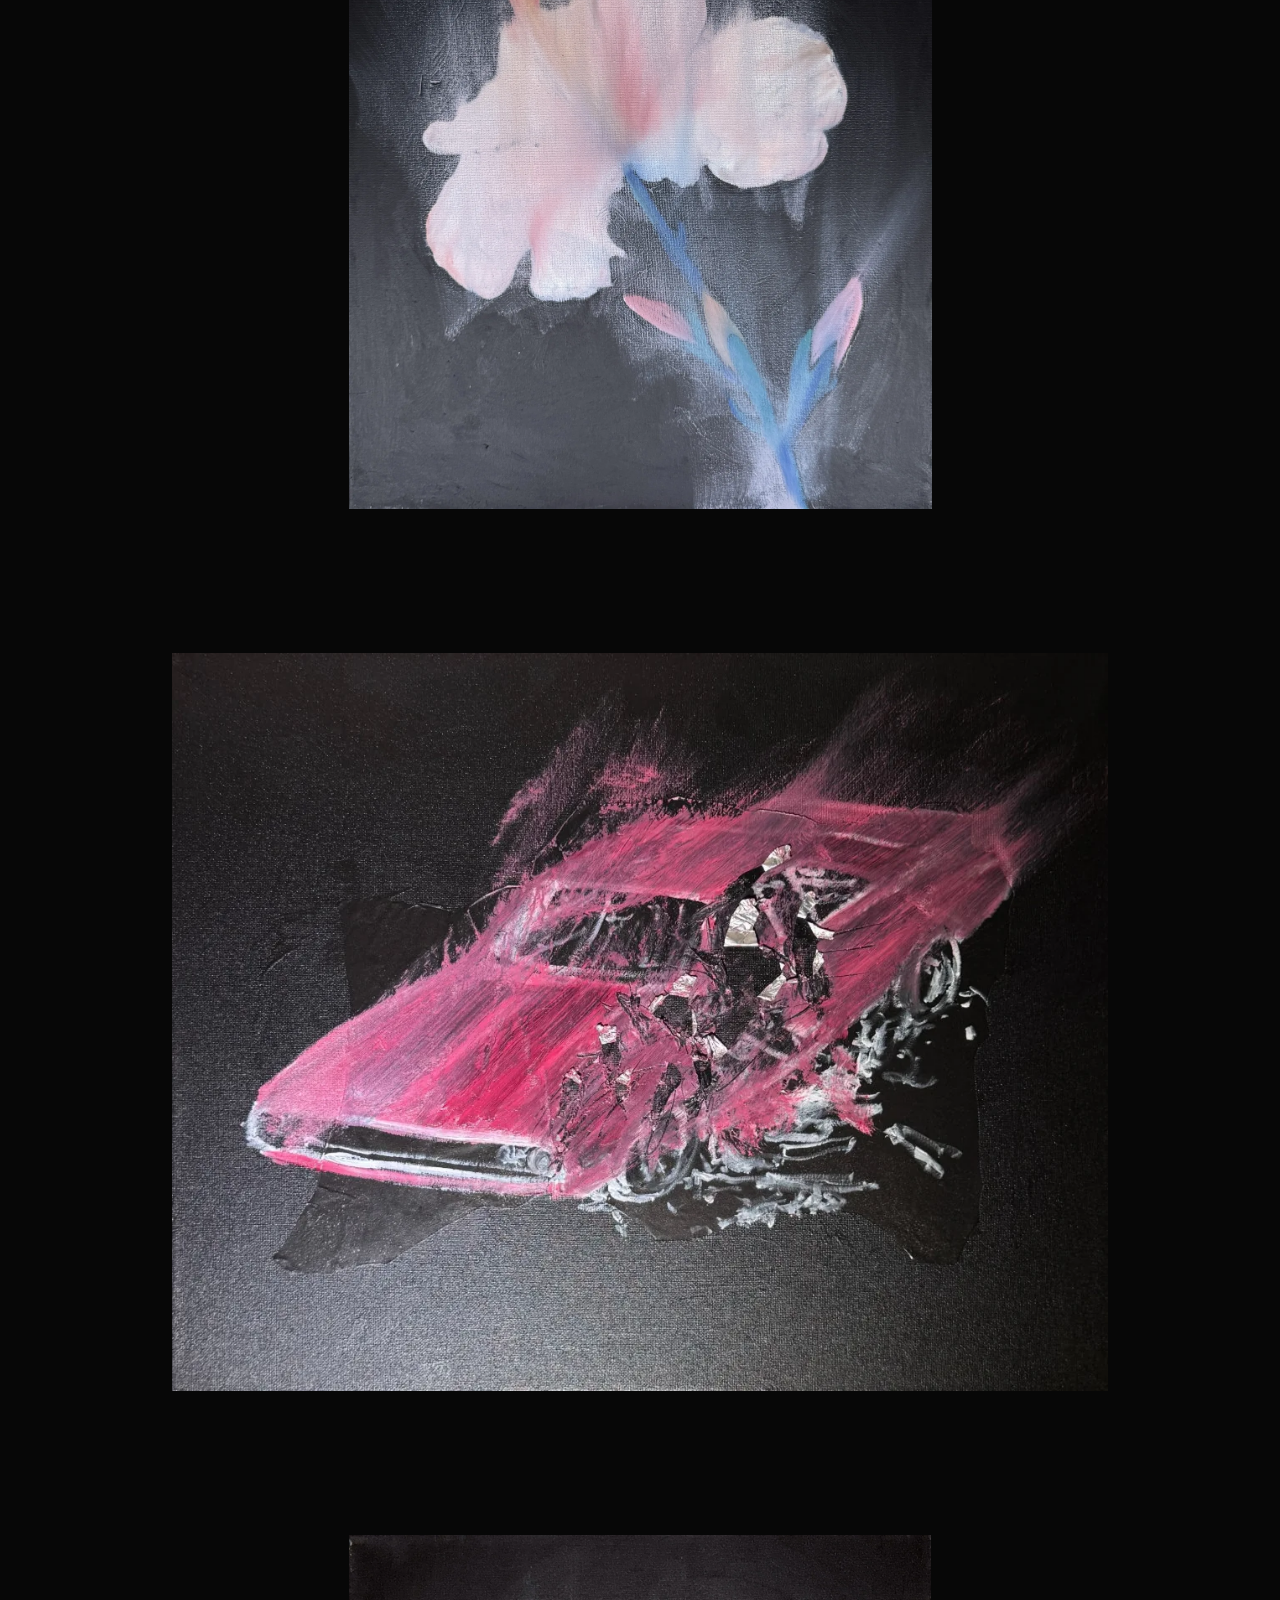
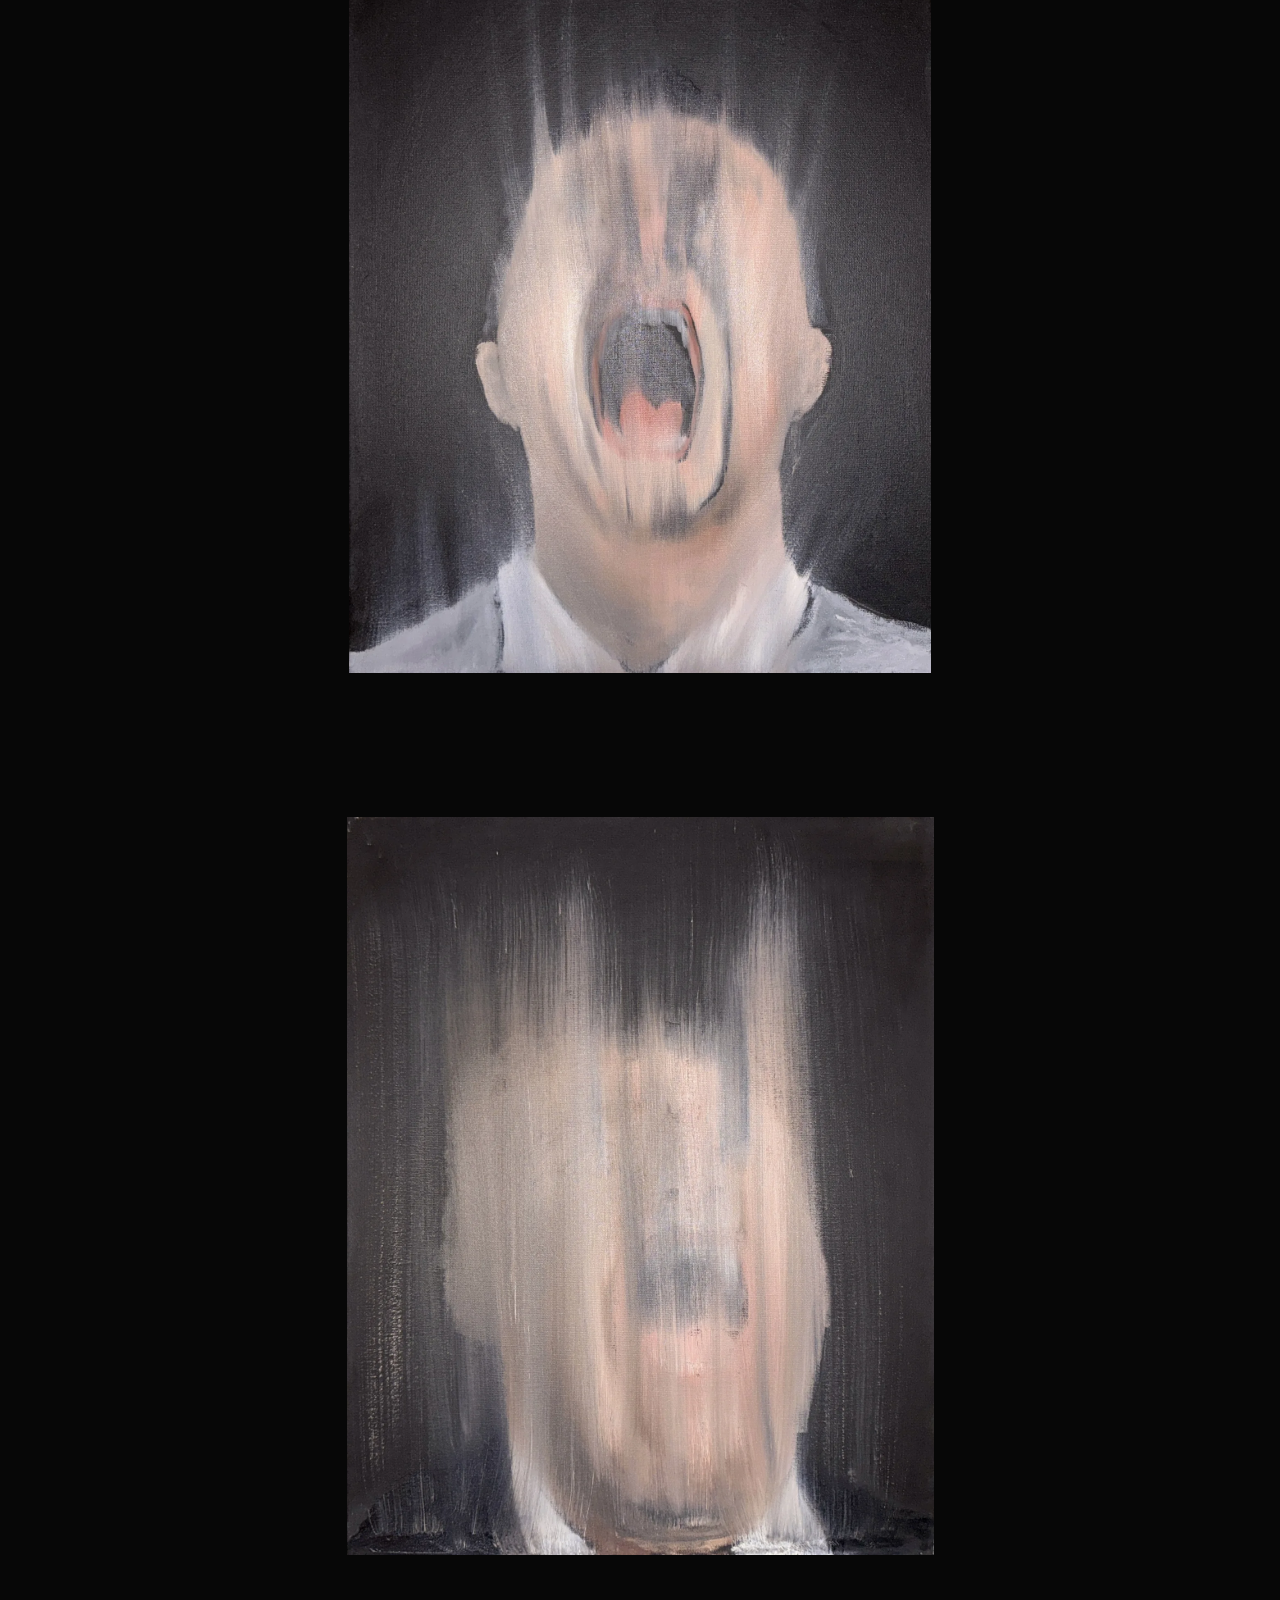
==== commit d60099bf: "tagline draws from a pool of 72 lines, a new one every visit Co-Authored-By: Claude Fable 5.1 <norep" ====
--- a/index.html
+++ b/index.html
@@ -78,6 +78,7 @@
   </figure>
 </div>
 
+<script src="js/lines.js"></script>
 <script src="js/smear.js"></script>
 <script src="js/main.js"></script>
 </body>
